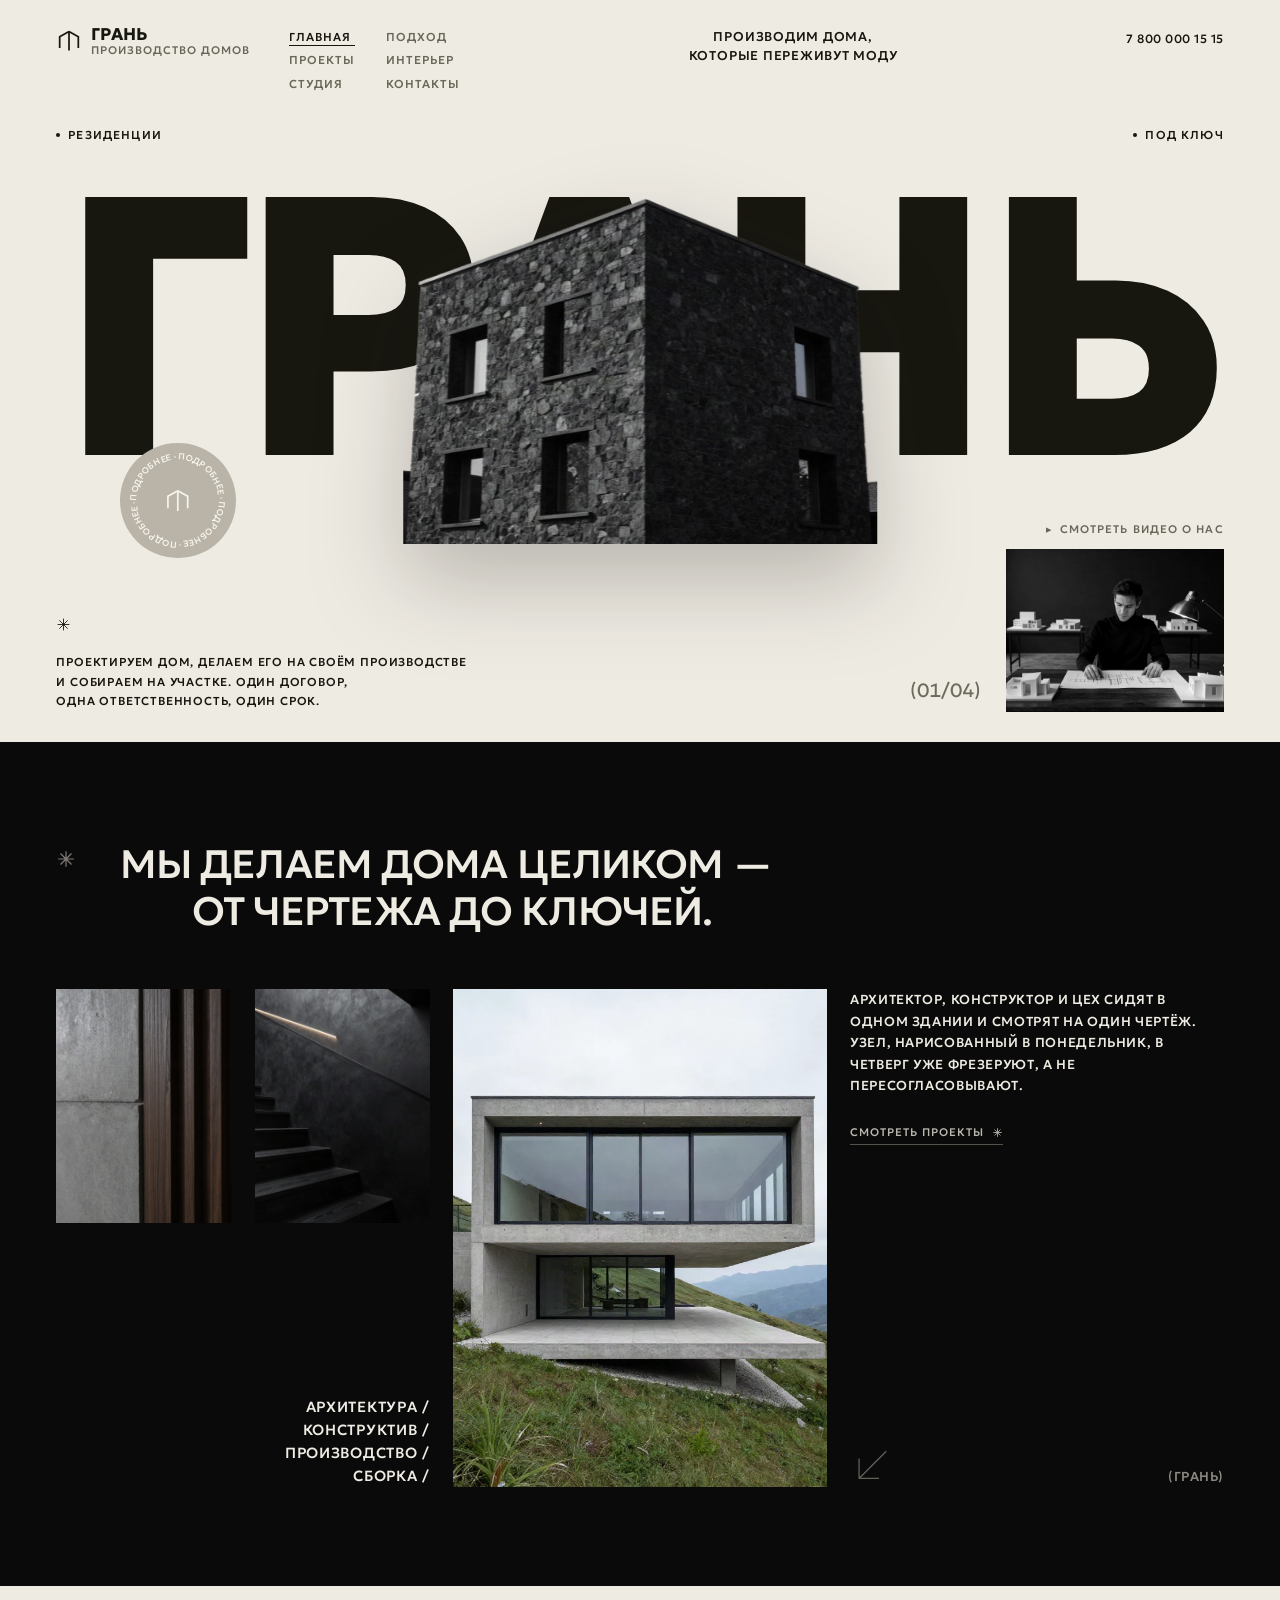
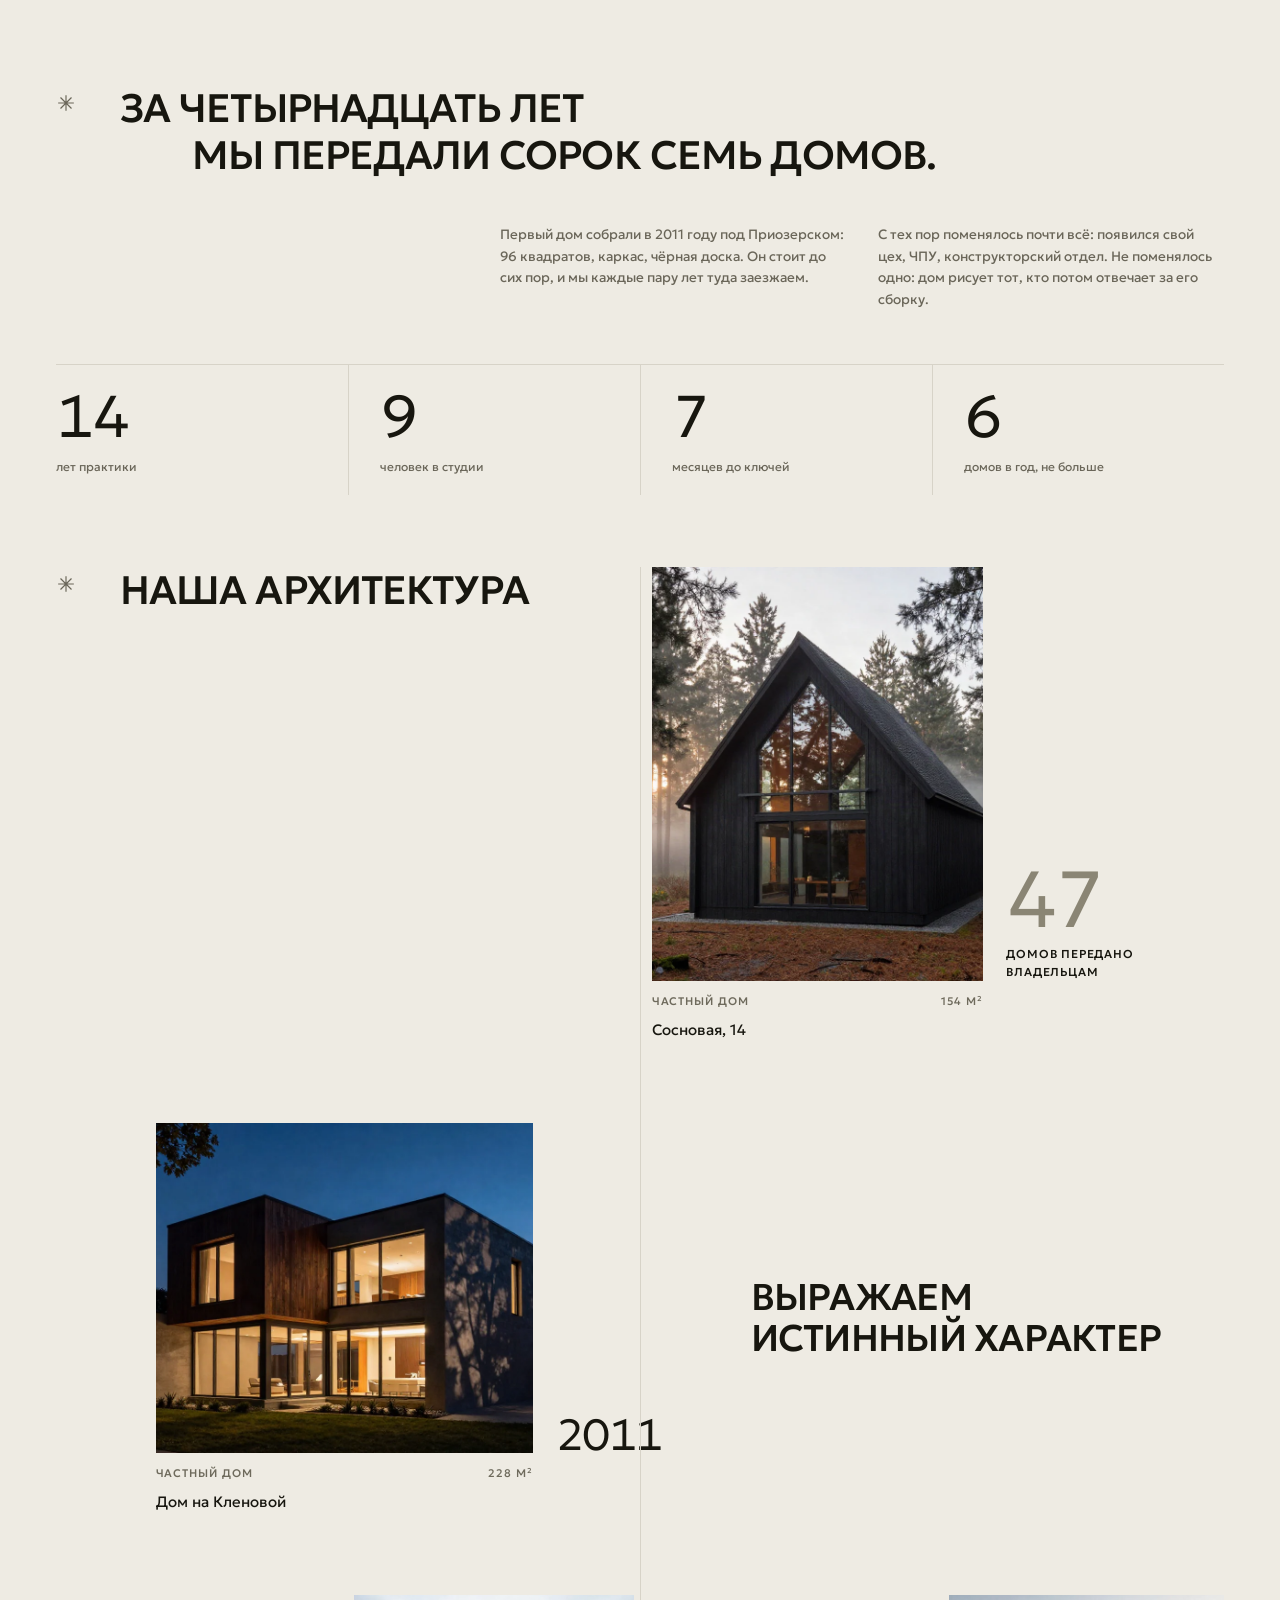
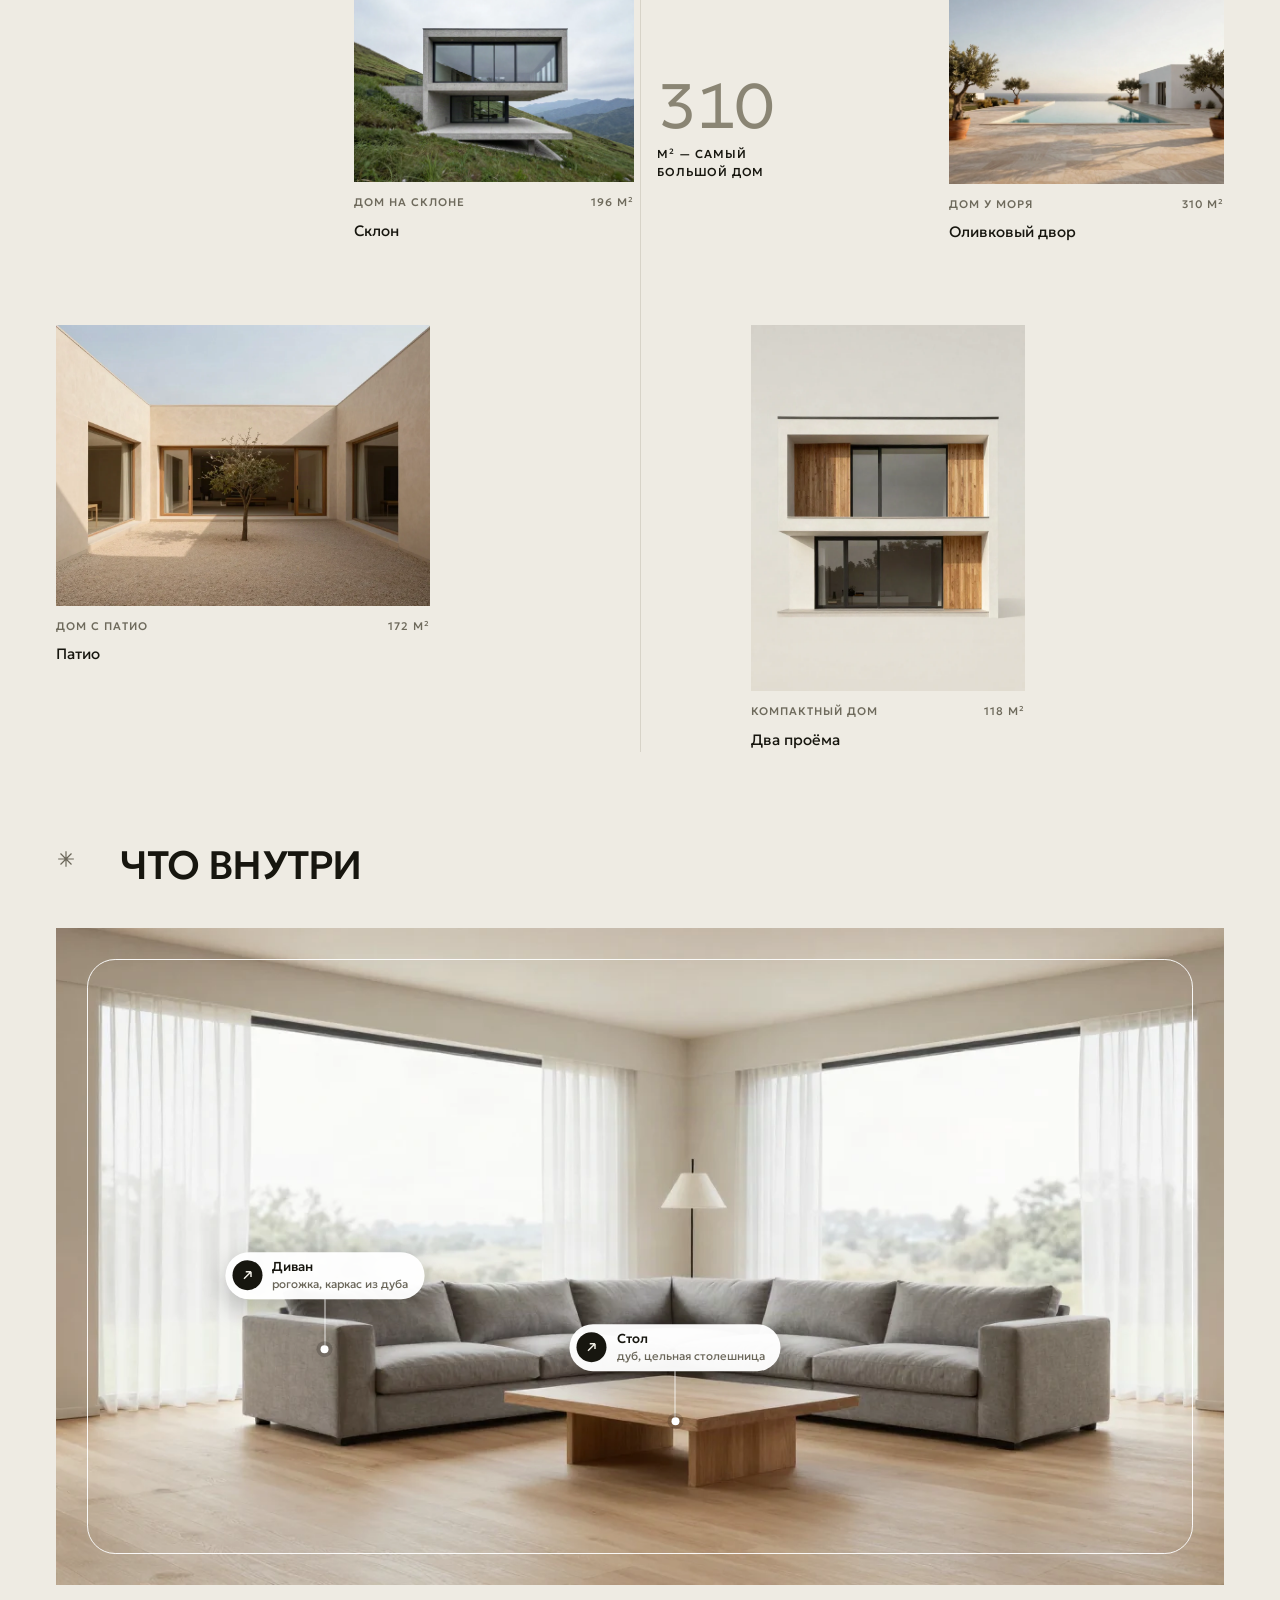
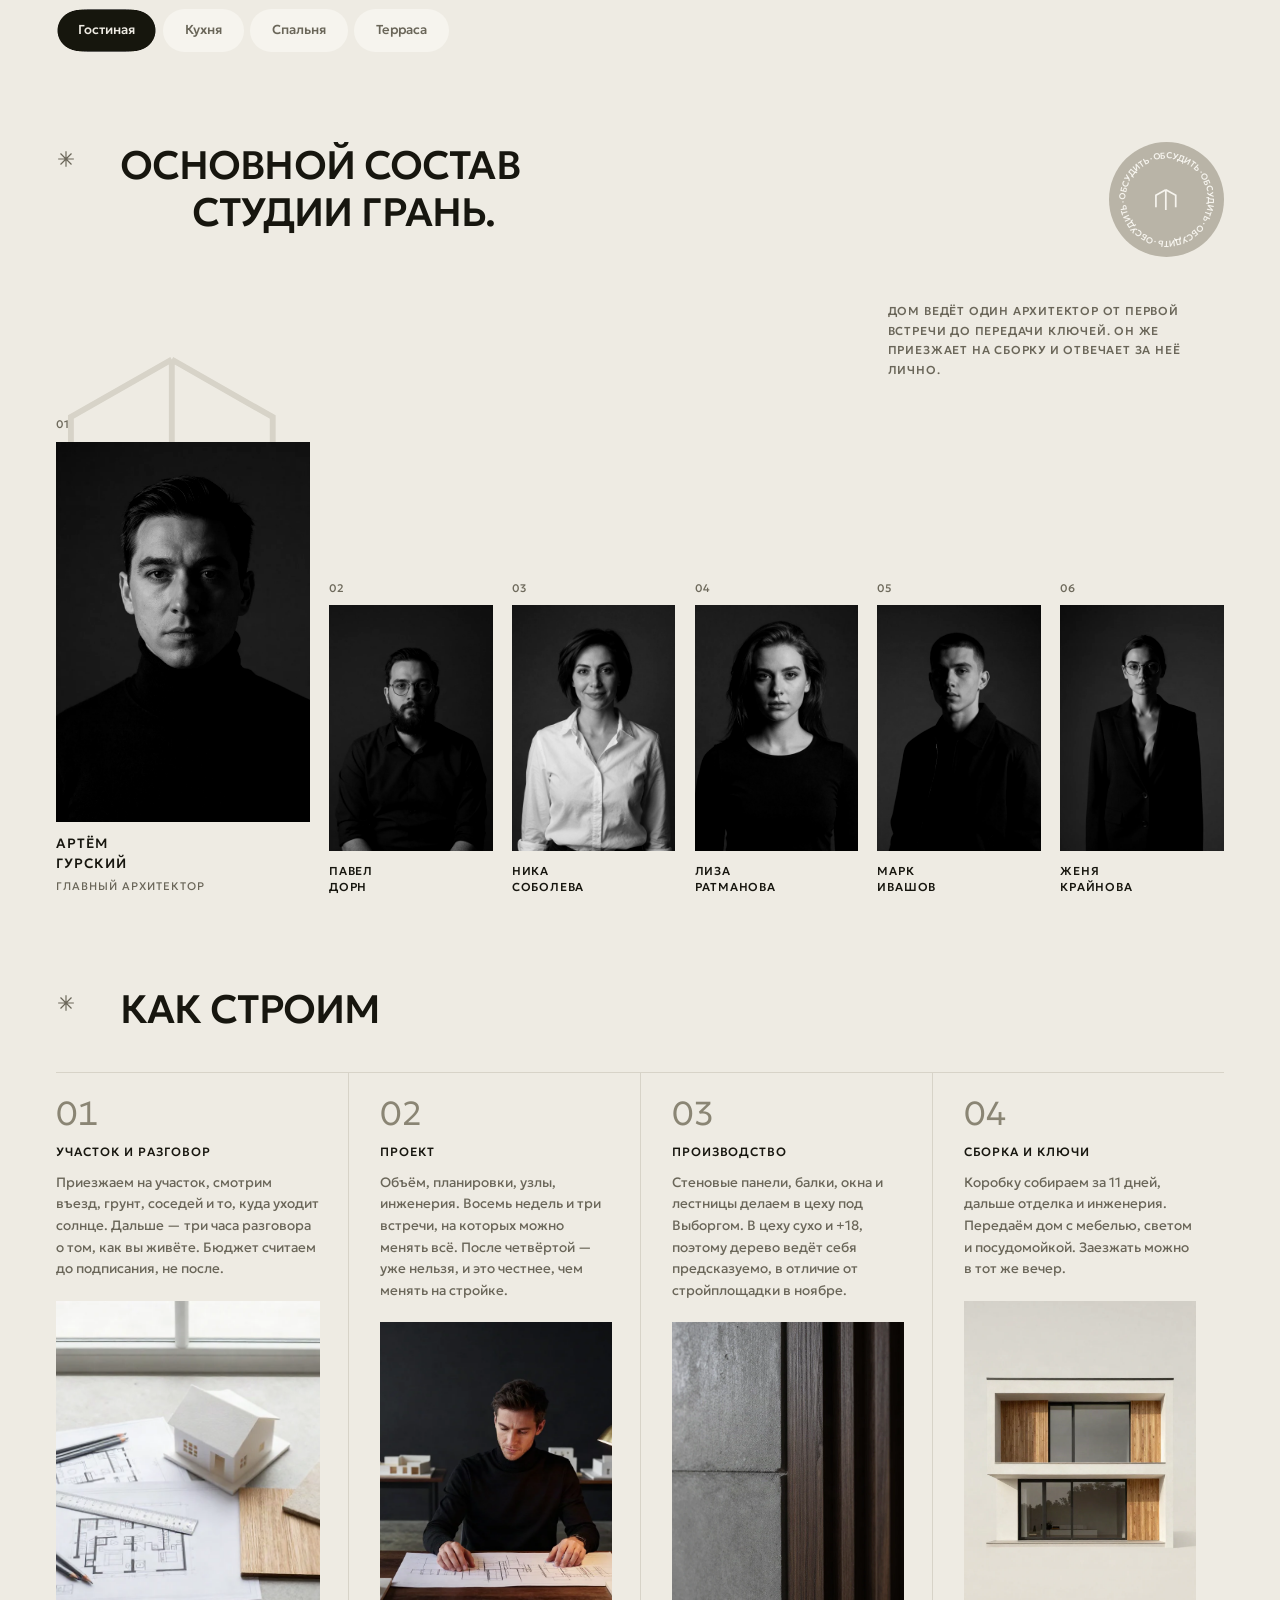
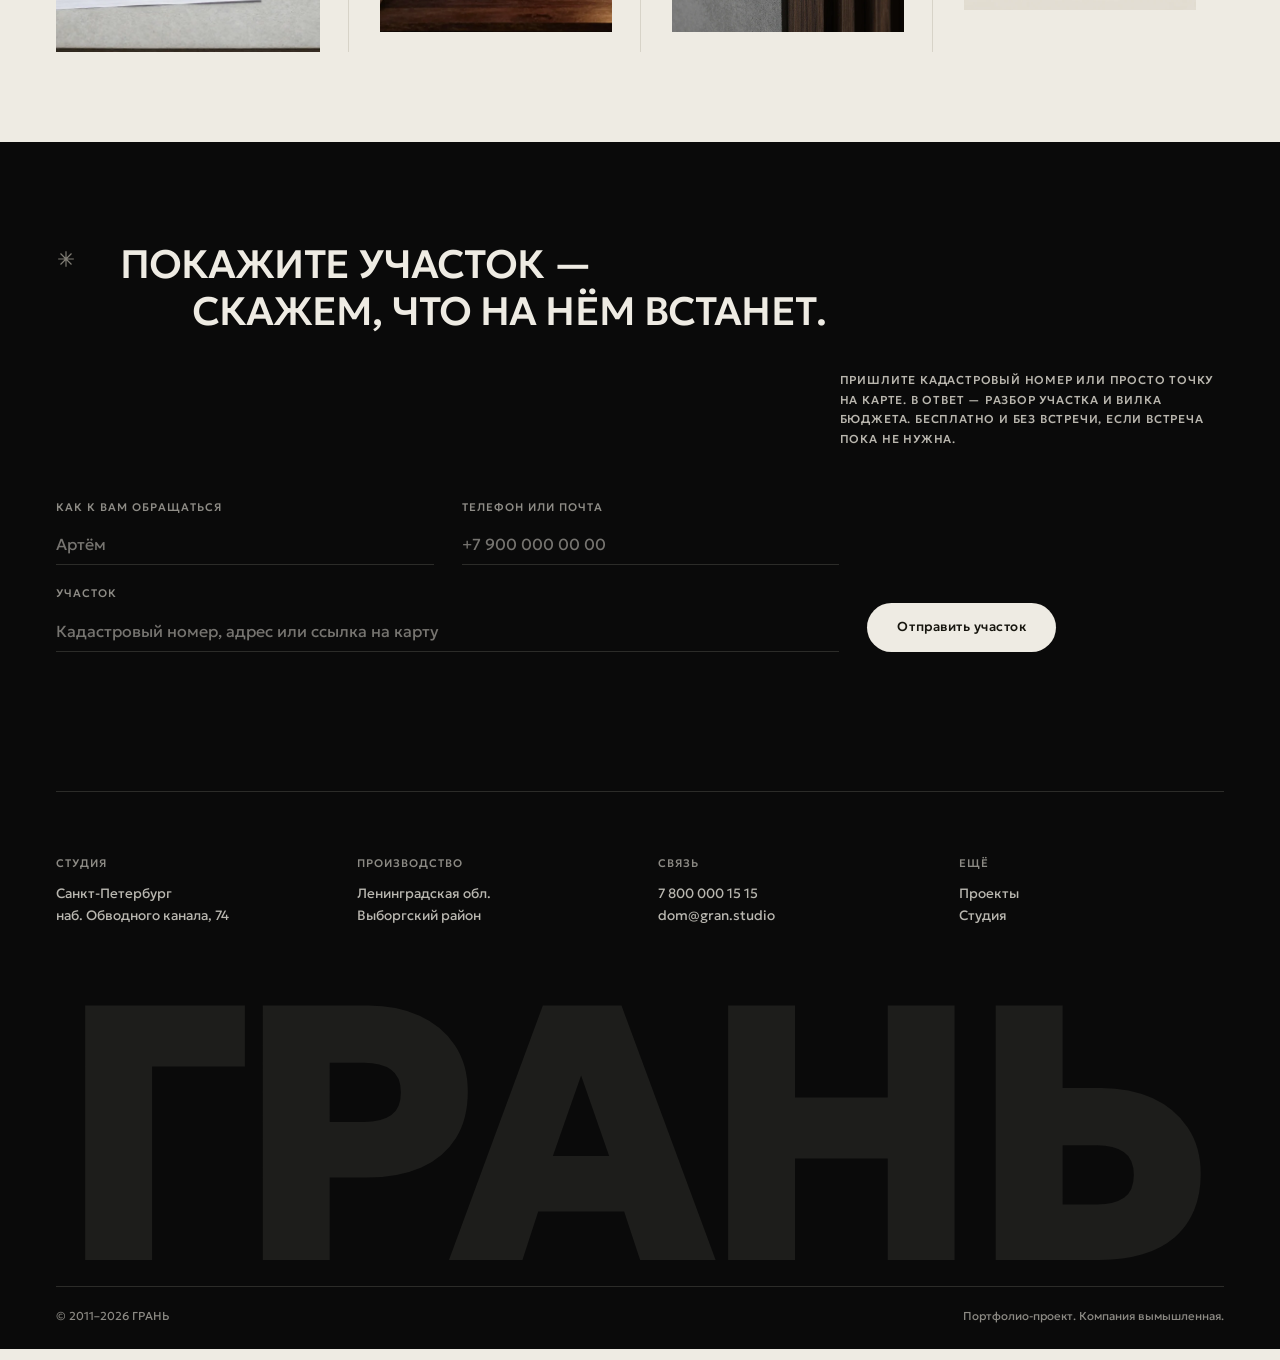
==== index.html @ 6d1b6bef "Close the seal ring, swap the expanded icon, add three design directions Two fixes from the feedback" ====
<!doctype html>
<html lang="ru">
<head>
<meta charset="utf-8">
<meta name="viewport" content="width=device-width, initial-scale=1, viewport-fit=cover">
<title>ГРАНЬ — производство частных домов</title>
<meta name="description" content="ГРАНЬ — производство частных домов полного цикла. Проектируем, изготавливаем и собираем сами: между чертежом и ключами нет подрядчика.">
<link rel="stylesheet" href="assets/fonts/geologica.css">
<link rel="stylesheet" href="styles.css">
</head>
<body>

<svg class="defs" aria-hidden="true" focusable="false">
  <defs>
    <filter id="gooey">
      <feGaussianBlur in="SourceGraphic" stdDeviation="7" result="blur"/>
      <feColorMatrix in="blur" type="matrix"
        values="1 0 0 0 0  0 1 0 0 0  0 0 1 0 0  0 0 0 22 -11" result="goo"/>
      <feComposite in="SourceGraphic" in2="goo" operator="atop"/>
    </filter>
    <symbol id="ast" viewBox="0 0 24 24">
      <path d="M12 2.6v18.8M2.6 12h18.8M5.4 5.4l13.2 13.2M18.6 5.4L5.4 18.6"/>
    </symbol>
    <symbol id="mark" viewBox="0 0 24 24">
      <path d="M12 3.2v17.6M12 3.2 3.4 8.1v10.4M12 3.2l8.6 4.9v10.4"/>
    </symbol>
  </defs>
</svg>

<a class="skip" href="#arch">К проектам</a>

<!-- ========== ШАПКА ========== -->
<header class="top">
  <a class="brand" href="#top">
    <svg class="brand__glyph" aria-hidden="true"><use href="#mark"/></svg>
    <span class="brand__name">ГРАНЬ</span>
    <span class="brand__sub">производство домов</span>
  </a>

  <nav class="nav" aria-label="Разделы">
    <a href="#top" aria-current="page">Главная</a>
    <a href="#arch">Проекты</a>
    <a href="#team">Студия</a>
    <a href="#manifest">Подход</a>
    <a href="#inside">Интерьер</a>
    <a href="#contact">Контакты</a>
  </nav>

  <p class="top__claim">Производим дома,<br>которые переживут моду</p>

  <a class="top__tel" href="tel:+78000000000">7 800 000 15 15</a>
</header>

<main id="top">

<!-- ========== 1. ПЕРВЫЙ ЭКРАН ========== -->
<section class="hero" aria-labelledby="hero-title">
  <span class="tick tick--l">Резиденции</span>
  <span class="tick tick--r">Под ключ</span>

  <div class="hero__stage">
    <h1 class="hero__title" id="hero-title">
      <span class="hero__word">ГРАНЬ</span>
      <span class="vh">— производство частных домов полного цикла</span>
    </h1>

    <img class="hero__house"
         src="8248f2a1-3ae4-41a9-bc62-8637b6d130ce-removebg-preview.png"
         alt="Дом с фасадом из тёмного колотого камня, снятый с угла"
         width="577" height="433" fetchpriority="high" decoding="async">


<div class="hero__aside">
          <a class="seal" href="#arch">
      <svg class="seal__ring" viewBox="0 0 132 132" aria-hidden="true">
        <defs><path id="sealArc" fill="none" d="M66,66 m-47,0 a47,47 0 1,1 94,0 a47,47 0 1,1 -94,0"/></defs>
        <text><textPath href="#sealArc" startOffset="0" textLength="295" lengthAdjust="spacing">Подробнее · Подробнее · Подробнее · Подробнее ·</textPath></text>
      </svg>
      <svg class="seal__core" aria-hidden="true"><use href="#mark"/></svg>
      <span class="vh">Смотреть проекты</span>
    </a>
    </div>

    <div class="hero__say">
      <svg class="ast ast--say" aria-hidden="true"><use href="#ast"/></svg>
      <p>Проектируем дом, делаем его на своём производстве<br>
         и собираем на участке. Один договор,<br>
         одна ответственность, один срок.</p>
    </div>

    <a class="film" href="#team">
      <span class="film__label">Смотреть видео о нас</span>
      <img src="e05cc2de-54f4-4d2b-ac4a-4afc1500d2d2.webp"
           alt="Архитектор студии разбирает чертёж за рабочим столом рядом с макетами домов"
           width="1152" height="864" loading="lazy" decoding="async">
    </a>

    <span class="hero__count">(01/04)</span>
  </div>
</section>

<!-- ========== 2. ТЁМНЫЙ БЛОК ========== -->
<section class="mani" id="manifest" aria-labelledby="mani-title">
  <div class="mani__in">
    <div class="head head--dark">
      <svg class="ast" aria-hidden="true"><use href="#ast"/></svg>
      <h2 id="mani-title">Мы делаем дома целиком —<span class="step">от чертежа до ключей.</span></h2>
    </div>

    <div class="mani__grid">
      <figure class="mani__a">
        <img src="3239ee6d-171e-44fc-b7ec-80def38d3c31.webp"
             alt="Стык бетонного блока и тёмной деревянной обшивки крупным планом"
             width="832" height="1248" loading="lazy" decoding="async">
      </figure>
      <figure class="mani__b">
        <img src="2a7af6f0-0494-46bf-a302-40c9118bf445.webp"
             alt="Тёмная лестница с линейной подсветкой вдоль стены"
             width="1024" height="1024" loading="lazy" decoding="async">
      </figure>
      <figure class="mani__c">
        <img src="88cfd76b-6d06-4986-982d-c74fd26f0d4c.webp"
             alt="Бетонный дом с консольным вторым этажом на зелёном склоне"
             width="1152" height="864" loading="lazy" decoding="async">
      </figure>

      <div class="mani__text">
        <p>Архитектор, конструктор и цех сидят в одном здании
           и смотрят на один чертёж. Узел, нарисованный
           в понедельник, в четверг уже фрезеруют,
           а не пересогласовывают.</p>
        <a class="mani__link" href="#arch">Смотреть проекты
          <svg class="ast ast--sm" aria-hidden="true"><use href="#ast"/></svg>
        </a>
      </div>

      <ul class="chain">
        <li>Архитектура /</li>
        <li>Конструктив /</li>
        <li>Производство /</li>
        <li>Сборка /</li>
      </ul>

      <svg class="mani__arrow" viewBox="0 0 48 48" aria-hidden="true">
        <path d="M40 8L10 38M10 38V16M10 38h22"/>
      </svg>

      <span class="mani__mark">(ГРАНЬ)</span>
    </div>
  </div>
</section>

<!-- ========== 3. СЧЁТ ========== -->
<section class="tally" aria-labelledby="tally-title">
  <div class="head">
    <svg class="ast" aria-hidden="true"><use href="#ast"/></svg>
    <h2 id="tally-title">За четырнадцать лет<span class="step">мы передали сорок семь домов.</span></h2>
  </div>

  <div class="tally__cols">
    <p>Первый дом собрали в 2011 году под Приозерском: 96 квадратов,
       каркас, чёрная доска. Он стоит до сих пор, и мы каждые пару лет
       туда заезжаем.</p>
    <p>С тех пор поменялось почти всё: появился свой цех, ЧПУ,
       конструкторский отдел. Не поменялось одно: дом рисует тот,
       кто потом отвечает за его сборку.</p>
  </div>

  <dl class="tally__row">
    <div class="cell"><dd>14</dd><dt>лет практики</dt></div>
    <div class="cell"><dd>9</dd><dt>человек в студии</dt></div>
    <div class="cell"><dd>7</dd><dt>месяцев до ключей</dt></div>
    <div class="cell"><dd>6</dd><dt>домов в год, не больше</dt></div>
  </dl>
</section>

<!-- ========== 4. НАША АРХИТЕКТУРА ========== -->
<section class="arch" id="arch" aria-labelledby="arch-title">
  <div class="arch__grid">
    <div class="head arch__head">
      <svg class="ast" aria-hidden="true"><use href="#ast"/></svg>
      <h2 id="arch-title">Наша архитектура</h2>
    </div>

    <div class="plate plate--a" style="--ph:58%">
      <button class="shot" type="button"
              data-img="4ab65cc6-c54d-48c2-94ae-1023b5bc0989.webp" data-alt="Чёрный дом с острым фронтоном и витражом в сосновом лесу в тумане"
              data-name="Сосновая, 14" data-spec="154 м² · Ленинградская обл. · 6 месяцев" data-text="Участок в сосняке, где нельзя было валить деревья. Дом встал на 14 свай между стволами, фасад — обожжённая доска, чтобы через десять лет он всё ещё был чёрным без покраски. Витраж во фронтоне поймал единственный просвет в кронах.">
        <img src="4ab65cc6-c54d-48c2-94ae-1023b5bc0989.webp" alt="Чёрный дом с острым фронтоном и витражом в сосновом лесу в тумане" width="1152" height="864" loading="lazy" decoding="async">
      </button>
      <div class="num num--xl num--grey"><span>47</span><p>домов передано<br>владельцам</p></div>
      <div class="cap">
        <span class="cap__meta"><span>Частный дом</span><span>154 м²</span></span>
        <span class="cap__name">Сосновая, 14</span>
      </div>
    </div>

    <div class="plate plate--b" style="--ph:66%">
      <button class="shot" type="button"
              data-img="b1acb6bf-656e-4416-b4d1-70b90a5d0047.webp" data-alt="Двухэтажный дом вечером: тёмное дерево, штукатурка, тёплый свет в окнах"
              data-name="Дом на Кленовой" data-spec="228 м² · Подмосковье · 9 месяцев" data-text="Два объёма со сдвигом: нижний в штукатурке, верхний в термодоске. Сдвиг дал навес над входом и террасу на втором этаже, не добавив ни метра к пятну застройки.">
        <img src="b1acb6bf-656e-4416-b4d1-70b90a5d0047.webp" alt="Двухэтажный дом вечером: тёмное дерево, штукатурка, тёплый свет в окнах" width="1280" height="720" loading="lazy" decoding="async">
      </button>
      <div class="num num--md"><span>2011</span></div>
      <div class="cap">
        <span class="cap__meta"><span>Частный дом</span><span>228 м²</span></span>
        <span class="cap__name">Дом на Кленовой</span>
      </div>
    </div>

    <div class="plate plate--c" style="--ph:49%">
      <button class="shot" type="button"
              data-img="88cfd76b-6d06-4986-982d-c74fd26f0d4c.webp" data-alt="Бетонный дом с вынесенным вторым этажом на горном склоне"
              data-name="Склон" data-spec="196 м² · Красная Поляна · 11 месяцев" data-text="Уклон участка — 24 градуса. Вместо того чтобы срезать склон, вынесли второй этаж консолью на 4,2 метра. Монолит делали на месте, всё остальное привезли готовым.">
        <img src="88cfd76b-6d06-4986-982d-c74fd26f0d4c.webp" alt="Бетонный дом с вынесенным вторым этажом на горном склоне" width="1152" height="864" loading="lazy" decoding="async">
      </button>
      <div class="num num--lg num--grey"><span>310</span><p>м² — самый<br>большой дом</p></div>
      <div class="cap">
        <span class="cap__meta"><span>Дом на склоне</span><span>196 м²</span></span>
        <span class="cap__name">Склон</span>
      </div>
    </div>

    <div class="plate plate--d" style="--ph:100%">
      <button class="shot" type="button"
              data-img="42f7aa1b-6ef0-4f06-aa07-8e6440434db0.webp" data-alt="Белый дом у моря с длинным бассейном, оливами и травертиновой террасой"
              data-name="Оливковый двор" data-spec="310 м² · Южный берег Крыма · 14 месяцев" data-text="Дом развёрнут от дороги и раскрыт к морю. Травертин на террасе тот же, что на полу внутри, поэтому граница между домом и двором почти не читается. Оливы — старые, пересаженные с участка в трёх километрах.">
        <img src="42f7aa1b-6ef0-4f06-aa07-8e6440434db0.webp" alt="Белый дом у моря с длинным бассейном, оливами и травертиновой террасой" width="1152" height="864" loading="lazy" decoding="async">
      </button>
      
      <div class="cap">
        <span class="cap__meta"><span>Дом у моря</span><span>310 м²</span></span>
        <span class="cap__name">Оливковый двор</span>
      </div>
    </div>

    <div class="plate plate--e" style="--ph:100%">
      <button class="shot" type="button"
              data-img="251d21a3-5f0c-4cb2-8467-66113b19f0b1.webp" data-alt="Внутренний двор дома: бежевая штукатурка, гравий и одинокое дерево"
              data-name="Патио" data-spec="172 м² · Калининградская обл. · 8 месяцев" data-text="Ветер с залива не даёт сидеть снаружи девять месяцев в году. Поэтому дом замкнут в каре вокруг двора: во дворе тихо при любом ветре, и все комнаты смотрят в него.">
        <img src="251d21a3-5f0c-4cb2-8467-66113b19f0b1.webp" alt="Внутренний двор дома: бежевая штукатурка, гравий и одинокое дерево" width="1152" height="864" loading="lazy" decoding="async">
      </button>
      
      <div class="cap">
        <span class="cap__meta"><span>Дом с патио</span><span>172 м²</span></span>
        <span class="cap__name">Патио</span>
      </div>
    </div>

    <div class="plate plate--f" style="--ph:100%">
      <button class="shot" type="button"
              data-img="376568d8-f988-4f9f-9f6a-bfb7e225c34b.webp" data-alt="Белый фасад с двумя глубокими проёмами и вертикальной деревянной обшивкой"
              data-name="Два проёма" data-spec="118 м² · Тверская обл. · 5 месяцев" data-text="Самый маленький и самый быстрый наш дом. Вся сложность ушла в два глубоких проёма: они держат тень летом, пускают низкое солнце зимой и заменяют собой весь декор.">
        <img src="376568d8-f988-4f9f-9f6a-bfb7e225c34b.webp" alt="Белый фасад с двумя глубокими проёмами и вертикальной деревянной обшивкой" width="832" height="1248" loading="lazy" decoding="async">
      </button>
      
      <div class="cap">
        <span class="cap__meta"><span>Компактный дом</span><span>118 м²</span></span>
        <span class="cap__name">Два проёма</span>
      </div>
    </div>

    <p class="arch__say">Выражаем<br>истинный характер</p>
  </div>
</section>

<!-- ========== 5. ИНТЕРЬЕР ========== -->
<section class="inside" id="inside" aria-labelledby="inside-title">
  <div class="head">
    <svg class="ast" aria-hidden="true"><use href="#ast"/></svg>
    <h2 id="inside-title">Что внутри</h2>
  </div>

  <div class="inside__stage">
    <div class="inside__frame" aria-hidden="true"></div>
    <div class="inside__slides">
      <figure class="slide is-on" data-room="living">
        <img src="83657b78-e860-4af3-9a89-4c7ab2702e9e.webp"
             alt="Гостиная с серым угловым диваном, дубовым столом и панорамными окнами"
             width="1280" height="720" loading="lazy" decoding="async">
      </figure>
      <figure class="slide" data-room="kitchen">
        <img src="a652e384-973f-4592-9b7b-c6516df0fa83.webp"
             alt="Кухня с бежевыми фасадами без ручек и каменным островом"
             width="1280" height="720" loading="lazy" decoding="async">
      </figure>
      <figure class="slide" data-room="bedroom">
        <img src="23b6651f-6d19-413b-b5c6-2e1a0f03b0da.webp"
             alt="Спальня с дубовым изголовьем и белым бельём"
             width="1280" height="720" loading="lazy" decoding="async">
      </figure>
      <figure class="slide" data-room="terrace">
        <img src="8beabe76-f484-43d4-b7e7-f4a444f71069.webp"
             alt="Терраса на закате с тиковыми диванами и бетонным столом"
             width="1280" height="720" loading="lazy" decoding="async">
      </figure>
    </div>

    <div class="pin" data-room="living" style="--x:23%;--y:64%">
      <button class="pin__pill" type="button" aria-expanded="false"><span class="pin__dotmark" aria-hidden="true"><svg viewBox="0 0 16 16" class="pin__arrow"><path d="M4 12L12 4M12 4H6M12 4v6"/></svg><svg viewBox="0 0 16 16" class="pin__cross"><path d="M4 4l8 8M12 4l-8 8"/></svg></span><span class="pin__t"><b>Диван</b><span class="pin__sub">рогожка, каркас из дуба</span><span class="pin__more">Чехлы снимаются целиком и стираются дома.</span></span></button>
      <span class="pin__stem" aria-hidden="true"></span><span class="pin__dot" aria-hidden="true"></span>
    </div>
    <div class="pin" data-room="living" style="--x:53%;--y:75%">
      <button class="pin__pill" type="button" aria-expanded="false"><span class="pin__dotmark" aria-hidden="true"><svg viewBox="0 0 16 16" class="pin__arrow"><path d="M4 12L12 4M12 4H6M12 4v6"/></svg><svg viewBox="0 0 16 16" class="pin__cross"><path d="M4 4l8 8M12 4l-8 8"/></svg></span><span class="pin__t"><b>Стол</b><span class="pin__sub">дуб, цельная столешница</span><span class="pin__more">Одна доска, без склейки по ширине. Масло обновляется раз в год.</span></span></button>
      <span class="pin__stem" aria-hidden="true"></span><span class="pin__dot" aria-hidden="true"></span>
    </div>
    <div class="pin" data-room="kitchen" style="--x:36%;--y:73%">
      <button class="pin__pill" type="button" aria-expanded="false"><span class="pin__dotmark" aria-hidden="true"><svg viewBox="0 0 16 16" class="pin__arrow"><path d="M4 12L12 4M12 4H6M12 4v6"/></svg><svg viewBox="0 0 16 16" class="pin__cross"><path d="M4 4l8 8M12 4l-8 8"/></svg></span><span class="pin__t"><b>Остров</b><span class="pin__sub">кварцит, 40 мм</span><span class="pin__more">Тот же камень идёт на подоконники — кухня читается как одно целое.</span></span></button>
      <span class="pin__stem" aria-hidden="true"></span><span class="pin__dot" aria-hidden="true"></span>
    </div>
    <div class="pin" data-room="kitchen" style="--x:78%;--y:52%">
      <button class="pin__pill" type="button" aria-expanded="false"><span class="pin__dotmark" aria-hidden="true"><svg viewBox="0 0 16 16" class="pin__arrow"><path d="M4 12L12 4M12 4H6M12 4v6"/></svg><svg viewBox="0 0 16 16" class="pin__cross"><path d="M4 4l8 8M12 4l-8 8"/></svg></span><span class="pin__t"><b>Техника</b><span class="pin__sub">встроенная, за фасадом</span><span class="pin__more">Ручек нет: фасады открываются нажатием.</span></span></button>
      <span class="pin__stem" aria-hidden="true"></span><span class="pin__dot" aria-hidden="true"></span>
    </div>
    <div class="pin" data-room="bedroom" style="--x:88%;--y:66%">
      <button class="pin__pill" type="button" aria-expanded="false"><span class="pin__dotmark" aria-hidden="true"><svg viewBox="0 0 16 16" class="pin__arrow"><path d="M4 12L12 4M12 4H6M12 4v6"/></svg><svg viewBox="0 0 16 16" class="pin__cross"><path d="M4 4l8 8M12 4l-8 8"/></svg></span><span class="pin__t"><b>Изголовье</b><span class="pin__sub">массив дуба, наш цех</span><span class="pin__more">Собирается на шкантах, без единого видимого крепежа.</span></span></button>
      <span class="pin__stem" aria-hidden="true"></span><span class="pin__dot" aria-hidden="true"></span>
    </div>
    <div class="pin" data-room="bedroom" style="--x:46%;--y:84%">
      <button class="pin__pill" type="button" aria-expanded="false"><span class="pin__dotmark" aria-hidden="true"><svg viewBox="0 0 16 16" class="pin__arrow"><path d="M4 12L12 4M12 4H6M12 4v6"/></svg><svg viewBox="0 0 16 16" class="pin__cross"><path d="M4 4l8 8M12 4l-8 8"/></svg></span><span class="pin__t"><b>Подиум</b><span class="pin__sub">дуб, парит над полом</span><span class="pin__more">Подсветка в нише снизу заменяет ночник.</span></span></button>
      <span class="pin__stem" aria-hidden="true"></span><span class="pin__dot" aria-hidden="true"></span>
    </div>
    <div class="pin" data-room="terrace" style="--x:12%;--y:64%">
      <button class="pin__pill" type="button" aria-expanded="false"><span class="pin__dotmark" aria-hidden="true"><svg viewBox="0 0 16 16" class="pin__arrow"><path d="M4 12L12 4M12 4H6M12 4v6"/></svg><svg viewBox="0 0 16 16" class="pin__cross"><path d="M4 4l8 8M12 4l-8 8"/></svg></span><span class="pin__t"><b>Тик</b><span class="pin__sub">без покрытия, седеет за два сезона</span><span class="pin__more">Ничем не обрабатываем: серебро — это и есть финиш.</span></span></button>
      <span class="pin__stem" aria-hidden="true"></span><span class="pin__dot" aria-hidden="true"></span>
    </div>
    <div class="pin" data-room="terrace" style="--x:49%;--y:65%">
      <button class="pin__pill" type="button" aria-expanded="false"><span class="pin__dotmark" aria-hidden="true"><svg viewBox="0 0 16 16" class="pin__arrow"><path d="M4 12L12 4M12 4H6M12 4v6"/></svg><svg viewBox="0 0 16 16" class="pin__cross"><path d="M4 4l8 8M12 4l-8 8"/></svg></span><span class="pin__t"><b>Стол</b><span class="pin__sub">литой бетон, 180 кг</span><span class="pin__more">Отливается на месте: занести такой в собранном виде нельзя.</span></span></button>
      <span class="pin__stem" aria-hidden="true"></span><span class="pin__dot" aria-hidden="true"></span>
    </div>
  </div>

  <div class="rooms" role="tablist" aria-label="Комнаты">
    <span class="rooms__goo" aria-hidden="true"><span class="rooms__blob"></span><span class="rooms__drop"></span></span>
    <button class="rooms__tab is-on" type="button" role="tab" aria-selected="true"  data-room="living">Гостиная</button>
    <button class="rooms__tab"       type="button" role="tab" aria-selected="false" data-room="kitchen">Кухня</button>
    <button class="rooms__tab"       type="button" role="tab" aria-selected="false" data-room="bedroom">Спальня</button>
    <button class="rooms__tab"       type="button" role="tab" aria-selected="false" data-room="terrace">Терраса</button>
  </div>
</section>

<!-- ========== 6. СТУДИЯ ========== -->
<section class="team" id="team" aria-labelledby="team-title">
  <svg class="team__ghost" viewBox="0 0 24 24" aria-hidden="true"><use href="#mark"/></svg>

  <div class="head">
    <svg class="ast" aria-hidden="true"><use href="#ast"/></svg>
    <h2 id="team-title">Основной состав<span class="step">студии ГРАНЬ.</span></h2>
    <a class="seal seal--team" href="#contact">
      <svg class="seal__ring" viewBox="0 0 132 132" aria-hidden="true">
        <defs><path id="teamArc" fill="none" d="M66,66 m-47,0 a47,47 0 1,1 94,0 a47,47 0 1,1 -94,0"/></defs>
        <text><textPath href="#teamArc" startOffset="0" textLength="295" lengthAdjust="spacing">Обсудить · Обсудить · Обсудить · Обсудить · Обсудить ·</textPath></text>
      </svg>
      <svg class="seal__core" aria-hidden="true"><use href="#mark"/></svg>
      <span class="vh">Обсудить участок</span>
    </a>
  </div>

  <p class="team__say">Дом ведёт один архитектор от первой встречи
     до передачи ключей. Он же приезжает на сборку
     и отвечает за неё лично.</p>

  <ol class="team__row">
    <li class="who who--lead">
      <span class="who__n">01</span>
      <img src="98030524-5a36-4abb-b6aa-a60a4db1c145.webp" alt="Портрет Артёма Гурского"
           width="832" height="1248" loading="lazy" decoding="async">
      <span class="who__name">Артём<br>Гурский</span>
      <span class="who__role">главный архитектор</span>
    </li>
    <li class="who">
      <span class="who__n">02</span>
      <img src="7a1011f7-d33b-4bc1-82e2-7b3e10a57603.webp" alt="Портрет Павла Дорна"
           width="832" height="1248" loading="lazy" decoding="async">
      <span class="who__name">Павел<br>Дорн</span>
    </li>
    <li class="who">
      <span class="who__n">03</span>
      <img src="4c51d430-c0f2-46e1-a614-63fb3851f898.webp" alt="Портрет Ники Соболевой"
           width="832" height="1248" loading="lazy" decoding="async">
      <span class="who__name">Ника<br>Соболева</span>
    </li>
    <li class="who">
      <span class="who__n">04</span>
      <img src="f0ee0b9c-a02c-42c9-aad2-5861e328c0b0.webp" alt="Портрет Лизы Ратмановой"
           width="832" height="1248" loading="lazy" decoding="async">
      <span class="who__name">Лиза<br>Ратманова</span>
    </li>
    <li class="who">
      <span class="who__n">05</span>
      <img src="24181ae5-57dd-47b8-a635-36ea2a5788fe.webp" alt="Портрет Марка Ивашова"
           width="832" height="1248" loading="lazy" decoding="async">
      <span class="who__name">Марк<br>Ивашов</span>
    </li>
    <li class="who">
      <span class="who__n">06</span>
      <img src="82d15e3d-9ccb-477f-8d09-98e1638dfe9e.webp" alt="Портрет Жени Крайновой"
           width="832" height="1248" loading="lazy" decoding="async">
      <span class="who__name">Женя<br>Крайнова</span>
    </li>
  </ol>
</section>

<!-- ========== 7. КАК СТРОИМ ========== -->
<section class="steps" id="process" aria-labelledby="steps-title">
  <div class="head">
    <svg class="ast" aria-hidden="true"><use href="#ast"/></svg>
    <h2 id="steps-title">Как строим</h2>
  </div>

  <ol class="steps__list">
    <li>
      <span class="steps__n">01</span>
      <h3>Участок и разговор</h3>
      <p>Приезжаем на участок, смотрим въезд, грунт, соседей и то, куда
         уходит солнце. Дальше — три часа разговора о том, как вы живёте.
         Бюджет считаем до подписания, не после.</p>
      <figure><img src="655bbabe-53db-4d47-9474-9f20c882a5c5.webp"
             alt="Чертежи, бумажный макет дома, линейка и образцы дерева и камня на подоконнике"
             width="1280" height="720" loading="lazy" decoding="async"></figure>
    </li>
    <li>
      <span class="steps__n">02</span>
      <h3>Проект</h3>
      <p>Объём, планировки, узлы, инженерия. Восемь недель и три встречи,
         на которых можно менять всё. После четвёртой — уже нельзя,
         и это честнее, чем менять на стройке.</p>
      <figure><img src="e05cc2de-54f4-4d2b-ac4a-4afc1500d2d2.webp"
             alt="Архитектор разбирает чертёж за столом рядом с белыми макетами домов"
             width="1152" height="864" loading="lazy" decoding="async"></figure>
    </li>
    <li>
      <span class="steps__n">03</span>
      <h3>Производство</h3>
      <p>Стеновые панели, балки, окна и лестницы делаем в цеху под Выборгом.
         В цеху сухо и +18, поэтому дерево ведёт себя предсказуемо,
         в отличие от стройплощадки в ноябре.</p>
      <figure><img src="3239ee6d-171e-44fc-b7ec-80def38d3c31.webp"
             alt="Стык бетонного блока и тёмной деревянной обшивки крупным планом"
             width="832" height="1248" loading="lazy" decoding="async"></figure>
    </li>
    <li>
      <span class="steps__n">04</span>
      <h3>Сборка и ключи</h3>
      <p>Коробку собираем за 11 дней, дальше отделка и инженерия.
         Передаём дом с мебелью, светом и посудомойкой. Заезжать можно
         в тот же вечер.</p>
      <figure><img src="376568d8-f988-4f9f-9f6a-bfb7e225c34b.webp"
             alt="Собранный дом: белый фасад с двумя глубокими проёмами"
             width="832" height="1248" loading="lazy" decoding="async"></figure>
    </li>
  </ol>
</section>

<!-- ========== 8. КОНТАКТ ========== -->
<section class="talk" id="contact" aria-labelledby="talk-title">
  <div class="talk__in">
    <div class="head head--dark">
      <svg class="ast" aria-hidden="true"><use href="#ast"/></svg>
      <h2 id="talk-title">Покажите участок —<span class="step">скажем, что на нём встанет.</span></h2>
    </div>

    <p class="talk__say">Пришлите кадастровый номер или просто точку на карте.
       В ответ — разбор участка и вилка бюджета. Бесплатно
       и без встречи, если встреча пока не нужна.</p>

    <form class="talk__form" id="lead">
      <div class="field">
        <label for="f-name">Как к вам обращаться</label>
        <input id="f-name" name="name" type="text" autocomplete="name" required placeholder="Артём">
      </div>
      <div class="field">
        <label for="f-contact">Телефон или почта</label>
        <input id="f-contact" name="contact" type="text" autocomplete="tel" required placeholder="+7 900 000 00 00">
      </div>
      <div class="field field--wide">
        <label for="f-plot">Участок</label>
        <input id="f-plot" name="plot" type="text" placeholder="Кадастровый номер, адрес или ссылка на карту">
      </div>
      <button class="send" type="submit">Отправить участок</button>
      <p class="talk__status" id="lead-status" role="status" aria-live="polite"></p>
    </form>
  </div>
</section>

</main>

<footer class="foot">
  <div class="foot__rows">
    <div><span class="foot__h">Студия</span><p>Санкт-Петербург<br>наб. Обводного канала, 74</p></div>
    <div><span class="foot__h">Производство</span><p>Ленинградская обл.<br>Выборгский район</p></div>
    <div><span class="foot__h">Связь</span><p><a href="tel:+78000000000">7 800 000 15 15</a><br><a href="mailto:dom@gran.studio">dom@gran.studio</a></p></div>
    <div><span class="foot__h">Ещё</span><p><a href="#arch">Проекты</a><br><a href="#team">Студия</a></p></div>
  </div>

  <div class="foot__mark" aria-hidden="true">ГРАНЬ</div>

  <div class="foot__base">
    <span>© 2011–2026 ГРАНЬ</span>
    <span>Портфолио-проект. Компания вымышленная.</span>
  </div>
</footer>

<dialog class="sheet" id="sheet" aria-labelledby="sheet-name">
  <button class="sheet__x" type="button" aria-label="Закрыть">
    <svg viewBox="0 0 16 16" aria-hidden="true"><path d="M3 3l10 10M13 3L3 13"/></svg>
  </button>
  <img class="sheet__img" id="sheet-img" alt=""
       src="[data-uri]">
  <div class="sheet__body">
    <h3 class="sheet__name" id="sheet-name"></h3>
    <p class="sheet__spec" id="sheet-spec"></p>
    <p class="sheet__text" id="sheet-text"></p>
    <a class="sheet__cta" href="#contact">Хочу такой же</a>
  </div>
</dialog>

<script src="main.js"></script>
</body>
</html>
---- assets/fonts/geologica.css ----
/* Geologica (OFL) — один шрифт на весь сайт.
   Переменный, 300–800: 300 идёт на крупные числа, 500 на заголовки,
   800 на логотип. Раньше здесь спорили три семейства сразу. */
@font-face {
  font-family: 'Geologica';
  src: url([data-uri]) format('woff2');
  font-weight: 300 800;
  font-display: swap;
  unicode-range: U+0301, U+0400-045F, U+0490-0491, U+04B0-04B1, U+2116;
}
@font-face {
  font-family: 'Geologica';
  src: url([data-uri]) format('woff2');
  font-weight: 300 800;
  font-display: swap;
  unicode-range: U+0000-00FF, U+0131, U+0152-0153, U+2000-206F, U+2212;
}
---- styles.css ----
/* ============================================================
   ГРАНЬ — производство частных домов
   Раскладка построена по референсу ABRA: заголовки в верхнем
   регистре с маркером-астериском и ступенькой второй строки,
   залитые серые печати, гигантские серые числа как графика.
   Цвет на странице появляется только внутри фотографий.
   ============================================================ */

:root {
  --paper:  #EEEBE3;
  --chalk:  #F6F4EE;
  --void:   #0A0A0A;
  --ink:    #17160F;
  --stone:  #6A6659;
  --hair:   #D7D3C8;
  --hair-d: #2C2C29;
  --ghost:  #8A8574;   /* крупные числа: 3.1:1, проходит для крупного текста */
  --faint:  #6E6A5C;   /* мелкие подписи: 4.6:1 */

  --gut: clamp(18px, 4.4vw, 74px);
  --band: clamp(72px, 11vh, 150px);

  --t-fast: 160ms cubic-bezier(.2,.7,.3,1);
  --t-mid:  420ms cubic-bezier(.16,.84,.28,1);
  --t-slow: 900ms cubic-bezier(.16,.84,.28,1);

  color-scheme: light;
}

*, *::before, *::after { box-sizing: border-box; }
html { -webkit-text-size-adjust: 100%; scroll-behavior: smooth; }

body {
  margin: 0;
  background: var(--paper);
  color: var(--ink);
  font-family: 'Geologica', system-ui, sans-serif;
  font-size: 16px;
  line-height: 1.6;
  -webkit-font-smoothing: antialiased;
  overflow-x: hidden;
}

img { max-width: 100%; height: auto; display: block; }
a { color: inherit; text-decoration: none; }
h1, h2, h3, p, dl, dd, dt, figure, ol, ul { margin: 0; }
ul, ol { list-style: none; padding: 0; }
button { font: inherit; color: inherit; background: none; border: 0; cursor: pointer; }

::selection { background: var(--ink); color: var(--paper); }
:focus-visible { outline: 2px solid var(--ink); outline-offset: 3px; border-radius: 1px; }
input { caret-color: var(--ink); }
html { scrollbar-color: var(--stone) var(--paper); scrollbar-width: thin; }
::-webkit-scrollbar { width: 11px; height: 11px; }
::-webkit-scrollbar-track { background: var(--paper); }
::-webkit-scrollbar-thumb { background: var(--hair); border: 3px solid var(--paper); border-radius: 99px; }
::-webkit-scrollbar-thumb:hover { background: var(--stone); }

.defs { position: absolute; width: 0; height: 0; pointer-events: none; }
.vh { position: absolute; width: 1px; height: 1px; margin: -1px; overflow: hidden; clip-path: inset(50%); white-space: nowrap; }

.skip {
  position: fixed; top: 8px; left: 8px; z-index: 99;
  padding: 10px 16px; background: var(--ink); color: var(--paper);
  font-size: 13px; transform: translateY(-160%); transition: transform var(--t-fast);
}
.skip:focus-visible { transform: none; }

/* --- общие детали референса --- */
.ast { width: 20px; height: 20px; fill: none; stroke: var(--stone); stroke-width: 1.4; flex: none; }
.ast--sm { width: 11px; height: 11px; stroke-width: 1.8; }

.tick {
  font-size: 11.5px; font-weight: 500; letter-spacing: .1em;
  text-transform: uppercase; color: var(--ink); white-space: nowrap;
}
.tick::before {
  content: ''; display: inline-block;
  width: 4px; height: 4px; border-radius: 50%;
  background: var(--ink); vertical-align: middle; margin-right: 8px; margin-bottom: 2px;
}

/* заголовок секции: маркер, капс, ступенька на второй строке */
.head {
  display: grid;
  grid-template-columns: auto minmax(0, 1fr);
  gap: clamp(16px, 3.4vw, 62px);
  align-items: start;
}
.head .ast { margin-top: .45em; }
.head h2 {
  font-family: 'Geologica', system-ui, sans-serif;
  font-size: clamp(1.35rem, 3.1vw, 2.85rem);
  font-weight: 500;
  line-height: 1.18;
  letter-spacing: -.022em;
  text-transform: uppercase;
}
.head h2 .step { display: block; padding-left: clamp(20px, 5.6vw, 118px); }
.head--dark .ast { stroke: #7F7C74; }
.head--dark h2 { color: var(--paper); }

/* залитая круглая печать */
.seal {
  position: relative;
  width: clamp(84px, 9vw, 126px); aspect-ratio: 1;
  display: grid; place-items: center;
  border-radius: 50%;
  background: #B9B4A7;
}
.seal__ring { position: absolute; inset: 0; width: 100%; height: 100%; }
.seal__ring text {
  font-family: 'Geologica', system-ui, sans-serif;
  font-size: 10px; font-weight: 500; letter-spacing: .12em;
  text-transform: uppercase; fill: var(--chalk);
}
.seal__core { position: relative; width: 24%; height: 24%; fill: none; stroke: var(--chalk); stroke-width: 1.5; }
.seal { transition: background-color var(--t-fast), transform var(--t-fast); }
a.seal:hover { background: var(--ink); transform: scale(1.03); }

/* ============================================================
   ШАПКА
   ============================================================ */
.top {
  position: relative; z-index: 6;
  display: grid;
  grid-template-columns: auto auto minmax(0, 1fr) auto;
  align-items: start;
  gap: clamp(18px, 3vw, 54px);
  padding: 26px var(--gut) 0;
}

.brand { display: grid; grid-template-columns: auto auto; column-gap: 9px; row-gap: 2px; align-items: center; }
.brand__glyph { grid-row: 1 / 3; width: 26px; height: 26px; fill: none; stroke: var(--ink); stroke-width: 1.6; }
.brand__name { font-family: 'Geologica', system-ui, sans-serif; font-size: 17px; font-weight: 700; letter-spacing: .01em; line-height: 1; }
.brand__sub { font-size: 11px; font-weight: 500; letter-spacing: .09em; text-transform: uppercase; color: var(--stone); line-height: 1; }

/* меню в две колонки, как в референсе */
.nav {
  display: grid; grid-template-columns: repeat(2, auto);
  grid-auto-flow: column; grid-template-rows: repeat(3, auto);
  gap: 5px clamp(16px, 2.4vw, 38px);
  padding-top: 2px;
}
.nav a {
  font-size: 11.5px; font-weight: 500; letter-spacing: .09em;
  text-transform: uppercase; color: var(--stone);
  background-image: linear-gradient(var(--ink), var(--ink));
  background-size: 0% 1px; background-position: 0 100%; background-repeat: no-repeat;
  transition: color var(--t-fast), background-size var(--t-fast);
}
.nav a[aria-current] { color: var(--ink); background-size: 100% 1px; }
.nav a:hover { color: var(--ink); background-size: 100% 1px; }

.top__claim {
  justify-self: center; text-align: center; padding-top: 2px;
  font-size: clamp(11.5px, 1vw, 13.5px); font-weight: 500;
  letter-spacing: .06em; text-transform: uppercase; line-height: 1.5;
}

.top__tel { font-size: 12px; font-weight: 500; letter-spacing: .04em; padding-top: 3px; white-space: nowrap; }

/* ============================================================
   1. ПЕРВЫЙ ЭКРАН
   ============================================================ */
.hero { position: relative; padding: clamp(16px, 2.6vh, 30px) var(--gut) clamp(20px, 3.4vh, 40px); }

.tick--l, .tick--r { position: absolute; top: clamp(22px, 3.6vh, 44px); }
.tick--l { left: var(--gut); }
.tick--r { right: var(--gut); }

.hero__stage {
  position: relative;
  margin-top: clamp(40px, 6.5vh, 82px);
  /* места хватает, чтобы подпись у карточки видео и печать
     не наезжали на чёрные буквы слова */
  padding-bottom: calc(14px + 15.5vw);
}

.hero__title {
  position: relative; z-index: 1;
  font-family: 'Geologica', system-ui, sans-serif;
  font-size: clamp(2.7rem, 28.8vw, 35rem);
  font-weight: 800; line-height: .82; letter-spacing: -.045em;
  white-space: nowrap; padding-bottom: .06em;
}
.hero__word { display: inline-block; will-change: transform; }

.hero__house {
  position: absolute; z-index: 2;
  left: 50%; top: clamp(8px, 1.6vh, 26px);
  width: clamp(212px, 37vw, 760px);
  transform: translateX(-50%);
  filter: drop-shadow(0 34px 46px rgba(22,21,15,.26));
  pointer-events: none; will-change: transform;
}

/* печать перекрывает слово, как в референсе она перекрывает здание:
   у неё своя заливка, поэтому она читается поверх чёрной буквы */
.hero__aside {
  position: absolute; z-index: 3;
  left: clamp(0px, 5vw, 96px);
  bottom: clamp(74px, 12vw, 190px);
}



.hero__say { position: absolute; z-index: 3; left: 0; bottom: 0; max-width: 40ch; }
.ast--say { width: 15px; height: 15px; stroke: var(--ink); margin-bottom: 14px; }
.hero__say p {
  font-size: 11.5px; font-weight: 500; letter-spacing: .07em;
  text-transform: uppercase; line-height: 1.7; color: var(--ink);
}

.film { position: absolute; z-index: 3; right: 0; bottom: 0; width: clamp(150px, 17vw, 236px); }
.film__label {
  display: block; margin-bottom: 10px;
  font-size: 11px; font-weight: 500; letter-spacing: .1em;
  text-transform: uppercase; color: var(--stone); text-align: right;
}
.film__label::before { content: '▸'; margin-right: 7px; }
.film img { width: 100%; aspect-ratio: 4 / 3; object-fit: cover; filter: grayscale(1) contrast(1.05); transition: filter var(--t-mid); }
.film:hover img { filter: grayscale(0) contrast(1); }

.hero__count {
  position: absolute; z-index: 1; right: clamp(160px, 19vw, 268px); bottom: 6px;
  font-family: 'Geologica', system-ui, sans-serif;
  font-size: clamp(15px, 1.5vw, 21px); color: var(--faint);
  font-variant-numeric: tabular-nums;
}

/* ============================================================
   2. ТЁМНЫЙ БЛОК
   ============================================================ */
.mani { background: var(--void); color: var(--paper); }
.mani__in { padding: var(--band) var(--gut); }

.mani__grid {
  display: grid;
  grid-template-columns: repeat(12, 1fr);
  gap: clamp(12px, 1.8vw, 26px);
  margin-top: clamp(38px, 6vh, 78px);
}

.mani__a { grid-column: 1 / 3;  grid-row: 1; }
.mani__b { grid-column: 3 / 5;  grid-row: 1; }
.mani__c { grid-column: 5 / 9;  grid-row: 1 / 3; }
.mani__a img, .mani__b img { width: 100%; aspect-ratio: 3 / 4;  object-fit: cover; }
.mani__c img { width: 100%; height: 100%; aspect-ratio: 3 / 4; object-fit: cover; }

.mani__text { grid-column: 9 / 13; grid-row: 1; }
.mani__text p {
  font-size: clamp(12px, 1.02vw, 14px); font-weight: 500;
  letter-spacing: .05em; text-transform: uppercase; line-height: 1.65;
  color: var(--paper);
}
.mani__link {
  display: inline-flex; align-items: center; gap: 8px;
  margin-top: clamp(20px, 3vh, 38px);
  font-size: 11px; font-weight: 500; letter-spacing: .09em; text-transform: uppercase;
  color: #B9B6AE; border-bottom: 1px solid #55524B; padding-bottom: 3px;
  transition: color var(--t-fast), border-color var(--t-fast);
}
.mani__link:hover { color: var(--paper); border-color: var(--paper); }
.mani__link .ast { stroke: currentColor; }

.chain { grid-column: 1 / 5; grid-row: 2; align-self: end; text-align: right; }
.chain li {
  font-size: clamp(12px, 1.15vw, 16px); font-weight: 500;
  letter-spacing: .05em; text-transform: uppercase; color: var(--paper); line-height: 1.55;
}

.mani__arrow {
  grid-column: 9 / 10; grid-row: 2; align-self: end;
  width: clamp(30px, 3.4vw, 50px); height: auto;
  fill: none; stroke: #63605A; stroke-width: 1.4;
}
.mani__mark {
  grid-column: 12 / 13; grid-row: 2; align-self: end; justify-self: end;
  font-family: 'Geologica', system-ui, sans-serif;
  font-size: 13px; font-weight: 500; letter-spacing: .04em; color: #8D8A82;
}

/* ============================================================
   3. СЧЁТ
   ============================================================ */
.tally { padding: var(--band) var(--gut) clamp(56px, 8vh, 100px); }

.tally__cols {
  display: grid; grid-template-columns: repeat(2, minmax(0, 1fr));
  gap: clamp(18px, 2.6vw, 44px);
  margin: clamp(30px, 5vh, 62px) 0 0 auto;
  max-width: 62%;
}
.tally__cols p { font-size: 13.5px; color: var(--stone); max-width: 40ch; }

.tally__row {
  display: grid; grid-template-columns: repeat(4, 1fr);
  margin-top: clamp(40px, 6vh, 86px);
  border-top: 1px solid var(--hair);
}
.cell { padding: 24px clamp(10px, 2vw, 28px) 18px 0; }
.cell + .cell { border-left: 1px solid var(--hair); padding-left: clamp(14px, 2.4vw, 34px); }
.cell dd {
  margin: 0;
  font-family: 'Geologica', system-ui, sans-serif;
  font-size: clamp(2.1rem, 4.6vw, 3.9rem);
  font-weight: 300; line-height: .95; letter-spacing: -.035em;
  font-variant-numeric: tabular-nums;
}
.cell dt { margin-top: 12px; font-size: 12px; color: var(--stone); }

/* ============================================================
   4. НАША АРХИТЕКТУРА
   Механика референса: фото небольшое, число стоит вплотную справа
   и выравнено нижней линией ровно по нижнему краю снимка, подпись
   идёт под фото в ширину фото. Колонки делит вертикальная линейка.
   ============================================================ */
.arch { padding: 0 var(--gut) clamp(60px, 10vh, 130px); }

.arch__grid {
  position: relative;
  display: grid;
  grid-template-columns: repeat(12, 1fr);
  column-gap: clamp(12px, 1.8vw, 26px);
  row-gap: clamp(46px, 9vh, 130px);
  align-items: start;
}
.arch__grid::before {
  content: ''; position: absolute; top: 0; bottom: 0; left: 50%;
  width: 1px; background: var(--hair);
}

.arch__head { grid-column: 1 / 7; grid-row: 1; }

/* пластина: фото + число в одной строке, подпись — во второй под фото */
.plate {
  display: grid;
  grid-template-columns: var(--ph, 60%) minmax(0, auto);
  column-gap: clamp(14px, 1.8vw, 30px);
}
.plate .shot { grid-column: 1; grid-row: 1; display: block; width: 100%; padding: 0; }
.plate .num  { grid-column: 2; grid-row: 1; align-self: end; }
.plate .cap  { grid-column: 1; grid-row: 2; margin-top: 12px; }

.shot img { width: 100%; object-fit: cover; transition: transform var(--t-slow); }
.shot:hover img { transform: scale(1.025); }

.cap { display: grid; gap: 7px; }
.cap__meta {
  display: flex; justify-content: space-between; gap: 12px;
  font-size: 11px; font-weight: 500; letter-spacing: .09em;
  text-transform: uppercase; color: var(--faint);
}
.cap__name { font-size: 15px; }
.plate:hover .cap__name { text-decoration: underline; text-underline-offset: 3px; }

.num { font-variant-numeric: tabular-nums; }
.num span {
  display: block;
  font-family: 'Geologica', system-ui, sans-serif;
  font-weight: 300; line-height: .82; letter-spacing: -.04em;
  color: var(--ink);
}
.num p {
  margin-top: 14px;
  font-size: 11.5px; font-weight: 500; letter-spacing: .07em;
  text-transform: uppercase; line-height: 1.55; color: var(--ink);
  white-space: nowrap;
}
.num--grey span { color: var(--ghost); }
.num--xl span { font-size: clamp(2.6rem, 6.2vw, 6.6rem); }
.num--lg span { font-size: clamp(2.2rem, 4.9vw, 5.2rem); }
.num--md span { font-size: clamp(1.7rem, 3.4vw, 3.6rem); }

.arch__say {
  font-family: 'Geologica', system-ui, sans-serif;
  font-size: clamp(1.3rem, 2.9vw, 2.6rem);
  font-weight: 500; line-height: 1.12; letter-spacing: -.02em;
  text-transform: uppercase;
}

/* раскладка: фото стоят с разным смещением, как в референсе */
.plate--a  { grid-column: 7 / 13; grid-row: 1; }
.plate--a .shot img { aspect-ratio: 4 / 5; }

.plate--b  { grid-column: 2 / 8;  grid-row: 2; }
.plate--b .shot img { aspect-ratio: 8 / 7; }
.arch__say { grid-column: 8 / 13; grid-row: 2; align-self: center; }

/* доля под снимок задана в разметке (--ph): он упирается в линейку, но не переходит её */
.plate--c  { grid-column: 4 / 10; grid-row: 3; }
.plate--c .shot img { aspect-ratio: 3 / 2; }

.plate--d  { grid-column: 10 / 13; grid-row: 3; }
.plate--d .shot img { aspect-ratio: 16 / 11; }

.plate--e  { grid-column: 1 / 5;  grid-row: 4; }
.plate--e .shot img { aspect-ratio: 4 / 3; }

.plate--f  { grid-column: 8 / 11; grid-row: 4; }
.plate--f .shot img { aspect-ratio: 3 / 4; }

/* ============================================================
   5. ИНТЕРЬЕР
   ============================================================ */
.inside { padding: 0 var(--gut) clamp(60px, 10vh, 130px); }

.inside__stage {
  position: relative;
  margin-top: clamp(28px, 4.4vh, 56px);
  aspect-ratio: 16 / 9;
  background: var(--ink);
  overflow: hidden;
}
.inside__slides, .slide { position: absolute; inset: 0; }
.slide { opacity: 0; transition: opacity var(--t-mid); }
.slide.is-on { opacity: 1; }
.slide img { width: 100%; height: 100%; object-fit: cover; }

.inside__frame {
  position: absolute; z-index: 3;
  inset: clamp(14px, 2.4vw, 34px);
  border: 1.5px solid rgba(255,255,255,.92);
  border-radius: clamp(14px, 2.2vw, 30px);
  pointer-events: none;
}

.pin {
  position: absolute; z-index: 4;
  left: var(--x); top: var(--y);
  transform: translate(-50%, calc(-100% + 4px));
  display: grid; justify-items: center;
  opacity: 0; visibility: hidden;
  transition: opacity var(--t-mid), visibility var(--t-mid);
}
.pin.is-on { opacity: 1; visibility: visible; }
.pin__pill {
  display: flex; align-items: center; gap: 10px;
  padding: 7px 16px 7px 7px;
  background: rgba(255,255,255,.96);
  border-radius: 999px;
  box-shadow: 0 10px 26px rgba(0,0,0,.24);
  text-align: left; max-width: min(300px, 62vw);
  transition: transform var(--t-fast), border-radius var(--t-mid);
}
.pin__pill:hover { transform: translateY(-2px); }
.pin__pill[aria-expanded="true"] { border-radius: 20px; align-items: flex-start; }
.pin__pill[aria-expanded="true"] .pin__dotmark { margin-top: 1px; }
.pin__dotmark { position: relative; }
.pin__dotmark svg { position: absolute; transition: opacity var(--t-fast); }
.pin__cross { opacity: 0; }
.pin__pill[aria-expanded="true"] .pin__arrow { opacity: 0; }
.pin__pill[aria-expanded="true"] .pin__cross { opacity: 1; }

.pin__sub { display: block; }
.pin__more { display: none; margin-top: 7px; color: var(--ink); }
.pin__pill[aria-expanded="true"] .pin__more { display: block; }
.pin__dotmark { display: grid; place-items: center; width: 30px; height: 30px; border-radius: 50%; background: var(--ink); flex: none; }
.pin__dotmark svg { width: 14px; height: 14px; fill: none; stroke: var(--paper); stroke-width: 1.7; }
.pin__t { display: grid; gap: 1px; font-size: 11.5px; color: var(--stone); line-height: 1.3; }
.pin__t b { font-size: 13px; font-weight: 500; color: var(--ink); }
.pin__stem { width: 1px; height: 46px; background: rgba(255,255,255,.8); }
.pin__dot { width: 8px; height: 8px; border-radius: 50%; background: #fff; box-shadow: 0 0 0 4px rgba(0,0,0,.18); }

.rooms { position: relative; display: flex; flex-wrap: wrap; gap: 6px; margin-top: clamp(14px, 2.2vw, 24px); width: fit-content; }
.rooms__goo { position: absolute; inset: 0; z-index: 0; filter: url(#gooey); pointer-events: none; }
.rooms__blob, .rooms__drop { position: absolute; top: 0; left: 0; height: 100%; background: var(--ink); border-radius: 999px; will-change: transform, width; }
.rooms__blob { transition: transform var(--t-mid), width var(--t-mid); }
.rooms__drop { opacity: 0; transition: transform var(--t-mid), width var(--t-mid), opacity 260ms linear 120ms; }
.rooms__drop.is-out { opacity: 1; }
.rooms__tab {
  position: relative; z-index: 1;
  padding: 11px 22px; border-radius: 999px;
  font-size: 13px; font-weight: 500; color: var(--stone); background: var(--chalk);
  transition: color var(--t-fast), background-color var(--t-fast);
}
.rooms__tab:hover { color: var(--ink); }
.rooms__tab.is-on { color: var(--paper); background: var(--ink); }
.js .rooms__tab.is-on { background: transparent; }

/* ============================================================
   6. СТУДИЯ
   ============================================================ */
.team { position: relative; padding: 0 var(--gut) clamp(60px, 10vh, 130px); overflow: hidden; }

.team__ghost {
  position: absolute; z-index: 0;
  left: calc(var(--gut) - 2vw); top: clamp(120px, 20vh, 240px);
  width: clamp(180px, 22vw, 330px); height: auto;
  fill: none; stroke: var(--hair); stroke-width: .5;
  pointer-events: none;
}

.team .head { position: relative; z-index: 1; grid-template-columns: auto minmax(0, 1fr) auto; }
.team .seal { align-self: start; }

.team__say {
  position: relative; z-index: 1;
  margin: clamp(30px, 5vh, 64px) 0 0 auto; max-width: 42ch;
  font-size: 11.5px; font-weight: 500; letter-spacing: .07em;
  text-transform: uppercase; line-height: 1.7; color: var(--stone);
}

.team__row {
  position: relative; z-index: 1;
  display: grid; grid-template-columns: 1.55fr repeat(5, 1fr);
  gap: clamp(10px, 1.5vw, 22px);
  margin-top: clamp(26px, 4vh, 52px);
  align-items: end;
}
.who { display: grid; }
.who__n { font-size: 11px; font-weight: 500; letter-spacing: .1em; color: var(--faint); margin-bottom: 8px; }
.who img { width: 100%; aspect-ratio: 2 / 3; object-fit: cover; filter: grayscale(1) contrast(1.06) brightness(.96); transition: filter var(--t-mid); }
.who:hover img { filter: grayscale(0) contrast(1) brightness(1); }
.who__name { margin-top: 12px; font-size: 11.5px; font-weight: 500; letter-spacing: .07em; text-transform: uppercase; line-height: 1.45; }
.who__role { margin-top: 5px; font-size: 11px; letter-spacing: .09em; text-transform: uppercase; color: var(--stone); }
.who--lead .who__name { font-size: 13.5px; }

/* ============================================================
   7. КАК СТРОИМ
   ============================================================ */
.steps { padding: 0 var(--gut) clamp(60px, 10vh, 130px); }
.steps__list {
  display: grid; grid-template-columns: repeat(4, 1fr);
  margin-top: clamp(28px, 4.4vh, 56px);
  border-top: 1px solid var(--hair);
}
.steps__list li {
  display: grid; align-content: start; gap: 11px;
  padding: 24px clamp(14px, 2.2vw, 34px) 0 0;
}
.steps__list li + li { border-left: 1px solid var(--hair); padding-left: clamp(16px, 2.4vw, 36px); }
.steps__n {
  font-family: 'Geologica', system-ui, sans-serif;
  font-size: clamp(1.5rem, 2.6vw, 2.2rem); font-weight: 300;
  line-height: 1; letter-spacing: -.03em; color: var(--ghost);
  font-variant-numeric: tabular-nums;
}
.steps__list h3 { font-size: 12px; font-weight: 500; letter-spacing: .08em; text-transform: uppercase; }
.steps__list p { font-size: 13.5px; color: var(--stone); }
.steps__list figure { margin-top: 10px; }
.steps__list img { width: 100%; aspect-ratio: 3 / 4; object-fit: cover; }

/* ============================================================
   8. КОНТАКТ
   ============================================================ */
.talk { background: var(--void); color: var(--paper); }
.talk__in { padding: var(--band) var(--gut); }

.talk__say {
  margin: clamp(24px, 4vh, 48px) 0 0 auto; max-width: 48ch;
  font-size: 11.5px; font-weight: 500; letter-spacing: .07em;
  text-transform: uppercase; line-height: 1.7; color: #B9B6AE;
}

.talk__form {
  display: grid; grid-template-columns: 1fr 1fr auto;
  gap: 20px clamp(16px, 2.2vw, 30px);
  margin-top: clamp(36px, 5.5vh, 70px);
  align-items: end; max-width: 1000px;
}
.field { display: grid; gap: 8px; }
.field--wide { grid-column: 1 / 3; }
.field label { font-size: 11px; font-weight: 500; letter-spacing: .09em; text-transform: uppercase; color: #8E8C86; }
.field input {
  width: 100%; padding: 10px 0;
  font-family: inherit; font-size: 16px; color: var(--paper);
  background: transparent; border: 0; border-bottom: 1px solid var(--hair-d);
  transition: border-color var(--t-fast); caret-color: var(--paper); border-radius: 0;
}
.field input::placeholder { color: #767470; }
.field input:hover { border-bottom-color: #4A4844; }
.field input:focus { outline: none; border-bottom-color: var(--paper); }
.field input:focus-visible { outline: none; }

.send {
  padding: 14px 30px; background: var(--paper); color: var(--ink);
  border-radius: 999px; font-size: 13px; font-weight: 500;
  letter-spacing: .04em; white-space: nowrap;
  transition: transform var(--t-fast), background-color var(--t-fast);
}
.send:hover { transform: translateY(-2px); background: #fff; }
.send:active { transform: none; }
.send:focus-visible { outline: 2px solid var(--paper); outline-offset: 3px; }

.talk__status { grid-column: 1 / -1; min-height: 20px; font-size: 13px; color: #B9B6AE; }
.talk__status.is-bad { color: #E8A5A5; }

/* ============================================================
   ПОДВАЛ
   ============================================================ */
.foot { background: var(--void); color: var(--paper); padding: 0 var(--gut) 24px; }
.foot__rows {
  display: grid; grid-template-columns: repeat(4, 1fr);
  gap: clamp(18px, 2.8vw, 42px);
  padding-top: clamp(46px, 7vh, 88px);
  border-top: 1px solid var(--hair-d);
}
.foot__h { display: block; font-size: 11px; font-weight: 500; letter-spacing: .09em; text-transform: uppercase; color: #8C8A84; margin-bottom: 11px; }
.foot__rows p { font-size: 13.5px; color: #B9B7B0; }
.foot__rows a {
  background-image: linear-gradient(currentColor, currentColor);
  background-size: 0% 1px; background-position: 0 100%; background-repeat: no-repeat;
  transition: color var(--t-fast), background-size var(--t-fast);
}
.foot__rows a:hover { color: var(--paper); background-size: 100% 1px; }

.foot__mark {
  font-family: 'Geologica', system-ui, sans-serif;
  font-size: clamp(2.4rem, 28.4vw, 34rem);
  font-weight: 800; line-height: .84; letter-spacing: -.045em;
  margin-top: clamp(36px, 6vh, 84px);
  color: #1D1D1B; user-select: none;
}
.foot__base {
  display: flex; flex-wrap: wrap; justify-content: space-between; gap: 10px 24px;
  padding-top: 20px; border-top: 1px solid var(--hair-d);
  font-size: 11.5px; color: #8C8A84;
}

/* ============================================================
   ОКНО ПРОЕКТА
   ============================================================ */
.sheet {
  width: min(1040px, calc(100vw - 2 * var(--gut)));
  max-height: min(88vh, 860px);
  padding: 0; border: 0; background: var(--chalk); color: var(--ink); overflow: auto;
}
.sheet::backdrop { background: rgba(10,10,6,.84); }
.sheet__img { width: 100%; aspect-ratio: 16 / 9; object-fit: cover; }
.sheet__body { padding: clamp(22px, 3.4vw, 44px); display: grid; gap: 14px; justify-items: start; }
.sheet__name {
  font-family: 'Geologica', system-ui, sans-serif;
  font-size: clamp(1.4rem, 2.8vw, 2.2rem); font-weight: 500;
  letter-spacing: -.02em; line-height: 1.08; text-transform: uppercase;
}
.sheet__spec { font-size: 11px; letter-spacing: .08em; text-transform: uppercase; color: var(--stone); }
.sheet__text { font-size: 15px; max-width: 58ch; }
.sheet__cta {
  margin-top: 8px; display: inline-flex; padding: 13px 26px;
  background: var(--ink); color: var(--paper); border-radius: 999px;
  font-size: 13px; font-weight: 500; transition: transform var(--t-fast);
}
.sheet__cta:hover { transform: translateY(-2px); }
.sheet__x {
  position: sticky; z-index: 2; top: 14px; left: calc(100% - 58px); margin-bottom: -44px;
  display: grid; place-items: center; width: 44px; height: 44px; border-radius: 50%;
  background: rgba(255,255,255,.94); box-shadow: 0 6px 20px rgba(0,0,0,.24);
  transition: transform var(--t-fast);
}
.sheet__x:hover { transform: scale(1.06); }
.sheet__x svg { width: 15px; height: 15px; fill: none; stroke: var(--ink); stroke-width: 1.7; }

@media (min-width: 861px) {
  .sheet[open] { display: grid; grid-template-columns: 1.15fr .85fr; align-items: stretch; }
  .sheet__x { grid-column: 2; grid-row: 1; z-index: 2; position: static; justify-self: end; align-self: start; margin: 14px; }
  .sheet__img { grid-column: 1; grid-row: 1; height: 100%; min-height: 0; aspect-ratio: auto; }
  .sheet__body { grid-column: 2; grid-row: 1; align-content: center; padding-top: 58px; }
}

/* ============================================================
   ОРКЕСТРОВКА ЗАГРУЗКИ — единственная непрошеная анимация
   ============================================================ */
.is-armed .hero__word { transform: translateY(104%); }
.is-armed .hero__title { overflow: hidden; }
.is-armed .hero__house { transform: translateX(-50%) translateY(26px); opacity: 0; }
.is-armed .tick,
.is-armed .hero__aside,
.is-armed .hero__say,
.is-armed .film,
.is-armed .hero__count { opacity: 0; }

.is-lit .hero__title { overflow: hidden; }
.is-lit .hero__word { transform: none; transition: transform var(--t-slow); }
.is-lit .hero__house {
  transform: translateX(-50%); opacity: 1;
  transition: transform 900ms cubic-bezier(.16,.84,.28,1) 200ms, opacity 520ms linear 200ms;
}
.is-lit .tick { opacity: 1; transition: opacity 520ms linear 600ms; }
.is-lit .hero__aside { opacity: 1; transition: opacity 520ms linear 660ms; }
.is-lit .hero__say { opacity: 1; transition: opacity 520ms linear 700ms; }
.is-lit .film { opacity: 1; transition: opacity 520ms linear 740ms; }
.is-lit .hero__count { opacity: 1; transition: opacity 520ms linear 780ms; }

/* ============================================================
   АДАПТИВ
   ============================================================ */
@media (max-width: 1180px) {
  .top { grid-template-columns: auto 1fr auto; row-gap: 16px; }
  .top__claim { grid-column: 1 / -1; grid-row: 2; justify-self: start; text-align: left; }
  .nav { justify-self: end; }
  .mani__a { grid-column: 1 / 4; }
  .mani__b { grid-column: 4 / 7; }
  .mani__c { grid-column: 7 / 13; grid-row: 1; }
  .mani__text { grid-column: 1 / 7; grid-row: 2; }
  .chain { grid-column: 8 / 13; grid-row: 2; }
  .mani__arrow { grid-column: 1 / 2; grid-row: 3; }
  .mani__mark { grid-column: 12 / 13; grid-row: 3; }
  .tally__cols { max-width: 100%; }
  .team__row { grid-template-columns: repeat(3, 1fr); }
  .team .head { grid-template-columns: auto 1fr; }
  .team .seal { display: none; }
}

@media (max-width: 860px) {
  body { font-size: 15.5px; }
  .top { grid-template-columns: 1fr auto; }
  .nav { grid-column: 1 / -1; grid-row: 3; justify-self: start; grid-template-rows: repeat(2, auto); }
  .top__claim { grid-row: 2; }

  .tick--l, .tick--r { top: 8px; }
  .hero__aside { display: none; }
  /* на узком экране дом встаёт в поток с отрицательным отступом:
     так он всё ещё перекрывает слово, а текст ниже не попадает под него */
  .hero__stage { margin-top: 44px; padding-bottom: 0; }
  .hero__title { font-size: 28vw; letter-spacing: -.04em; }
  .hero__house {
    position: relative; left: auto; top: auto; transform: none;
    width: 74%; margin: -13% 0 0 auto;
  }
  .is-armed .hero__house { transform: translateY(26px); }
  .is-lit .hero__house { transform: none; }
  .hero__say { position: static; max-width: none; margin-top: 26px; }
  .film { position: static; width: 100%; max-width: 260px; margin-top: 24px; }
  .film__label { text-align: left; }
  .hero__count { display: none; }

  .head { grid-template-columns: auto minmax(0, 1fr); }
  .head h2 .step { padding-left: 0; }

  .mani__grid { grid-template-columns: repeat(6, 1fr); }
  .mani__a { grid-column: 1 / 4; grid-row: 1; }
  .mani__b { grid-column: 4 / 7; grid-row: 1; }
  .mani__c { grid-column: 1 / 7; grid-row: 2; }
  .mani__c img { aspect-ratio: 16 / 10; }
  .mani__text { grid-column: 1 / 7; grid-row: 3; }
  .chain { grid-column: 1 / 7; grid-row: 4; text-align: left; }
  .mani__arrow { grid-column: 1 / 2; grid-row: 5; }
  .mani__mark { grid-column: 6 / 7; grid-row: 5; }

  .tally__cols { grid-template-columns: 1fr; }
  .tally__row { grid-template-columns: 1fr 1fr; }
  .cell:nth-child(3) { border-left: 0; padding-left: 0; border-top: 1px solid var(--hair); }
  .cell:nth-child(4) { border-top: 1px solid var(--hair); }

  .arch__grid { grid-template-columns: repeat(6, 1fr); row-gap: clamp(34px, 6vh, 64px); }
  .arch__grid::before { display: none; }
  .arch__head { grid-column: 1 / 7; grid-row: 1; }
  .plate--a, .plate--b, .plate--c, .plate--d, .plate--e, .plate--f { grid-column: 1 / 7; }
  .plate--a { grid-row: 2; } .plate--b { grid-row: 3; }
  .plate--c { grid-row: 5; } .plate--d { grid-row: 6; }
  .plate--e { grid-row: 7; } .plate--f { grid-row: 8; }
  .arch__say { grid-column: 1 / 7; grid-row: 4; }
  .plate { grid-template-columns: var(--ph, 60%) minmax(0, auto); }
  .num p { white-space: normal; }

  .inside__stage { aspect-ratio: 4 / 3; }

  .team__ghost { display: none; }
  .team__say { margin-left: 0; }
  .team__row { grid-template-columns: repeat(2, 1fr); }

  .steps__list { grid-template-columns: repeat(2, 1fr); }
  .steps__list li:nth-child(3) { border-left: 0; padding-left: 0; border-top: 1px solid var(--hair); }
  .steps__list li:nth-child(4) { border-top: 1px solid var(--hair); }

  .talk__say { margin-left: 0; }
  .talk__form { grid-template-columns: 1fr; }
  .field--wide { grid-column: 1; }
  .send { justify-self: start; }

  .foot__rows { grid-template-columns: 1fr 1fr; }
}

@media (max-width: 560px) {
  .team__row { grid-template-columns: repeat(2, 1fr); }
  .steps__list { grid-template-columns: 1fr; }
  .steps__list li + li { border-left: 0; padding-left: 0; border-top: 1px solid var(--hair); }
  .pin { transform: translate(-50%, calc(-100% + 4px)) scale(.84); }
  .rooms__tab { padding: 10px 16px; font-size: 12.5px; }
  .foot__rows { grid-template-columns: 1fr; }
}

@media (prefers-reduced-motion: reduce) {
  html { scroll-behavior: auto; }
  *, *::before, *::after {
    animation-duration: .01ms !important; animation-iteration-count: 1 !important;
    transition-duration: .01ms !important;
  }
  .is-armed .hero__word { transform: none; }
  .is-armed .hero__house { transform: none; opacity: 1; }
  .is-armed .tick, .is-armed .hero__aside, .is-armed .hero__say,
  .is-armed .film, .is-armed .hero__count { opacity: 1; }
}

@media print {
  .top, .rooms, .skip { display: none; }
  body { background: #fff; color: #000; }
}
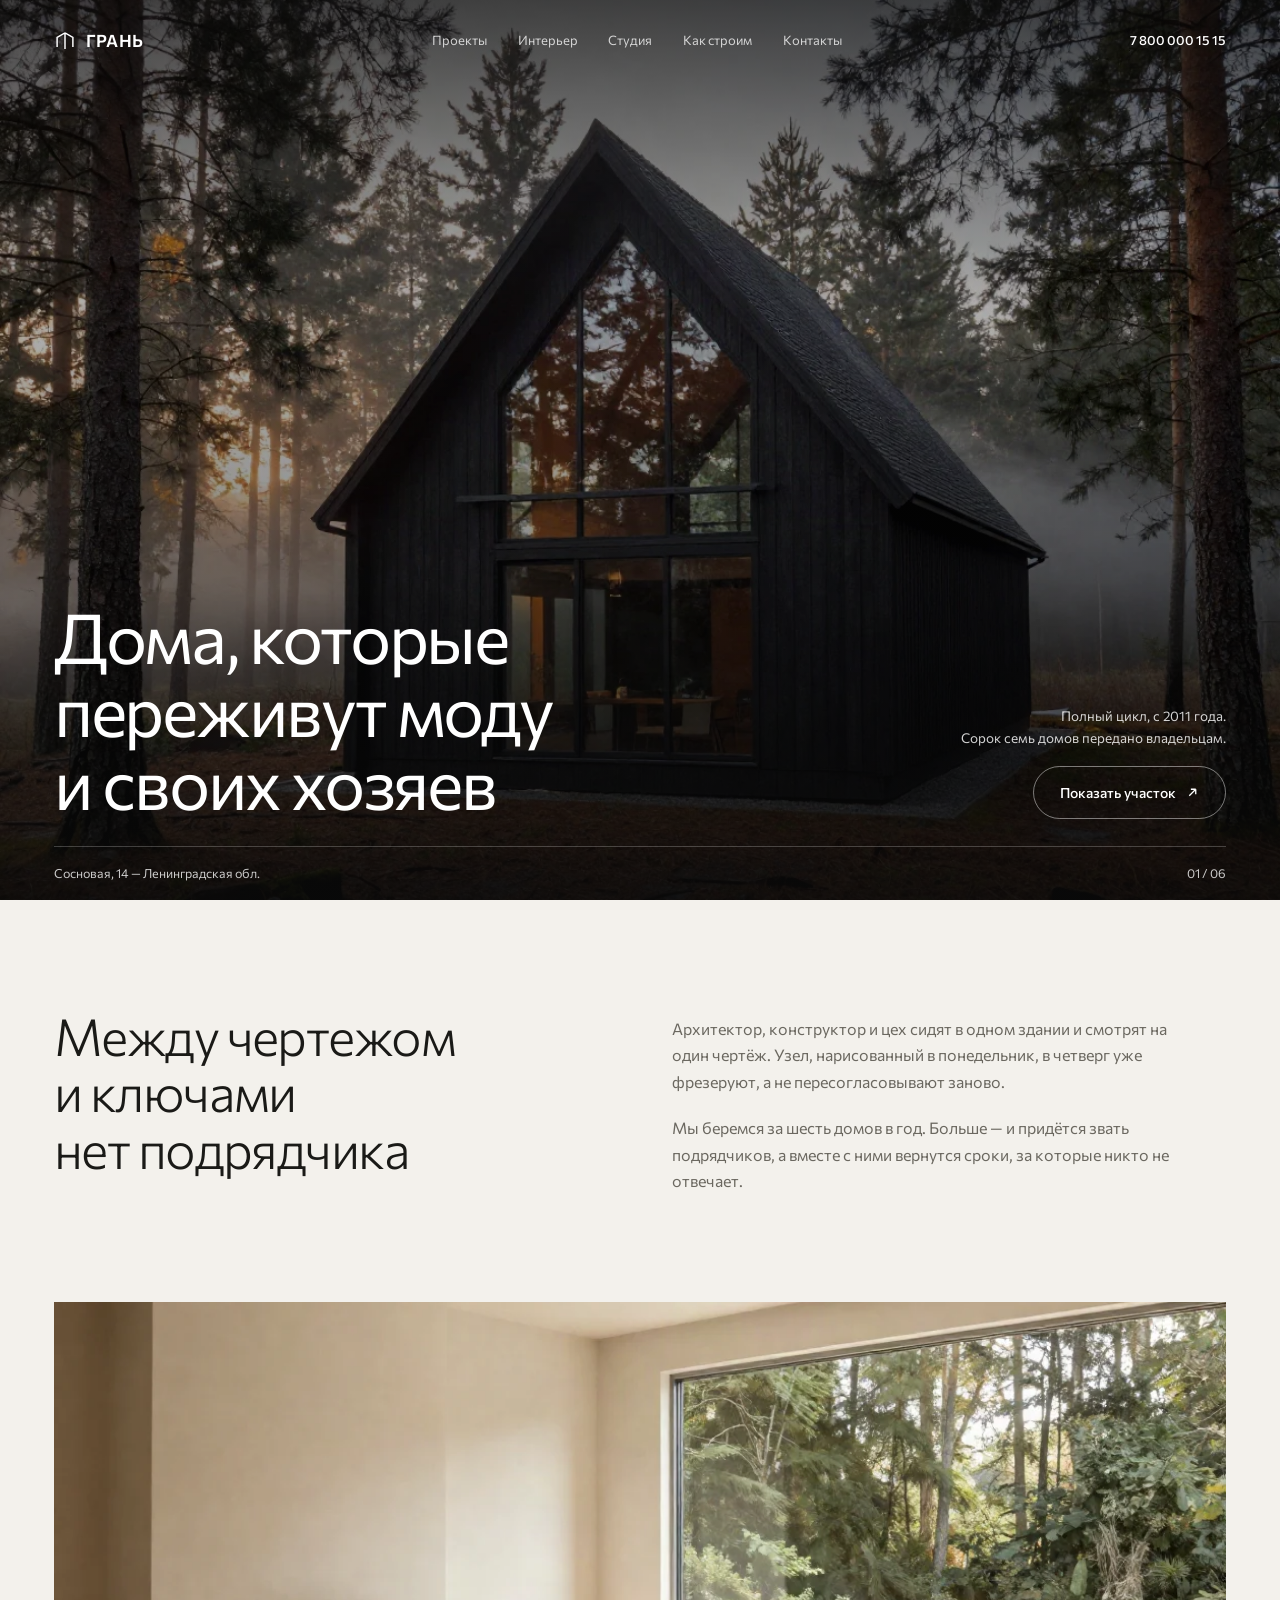
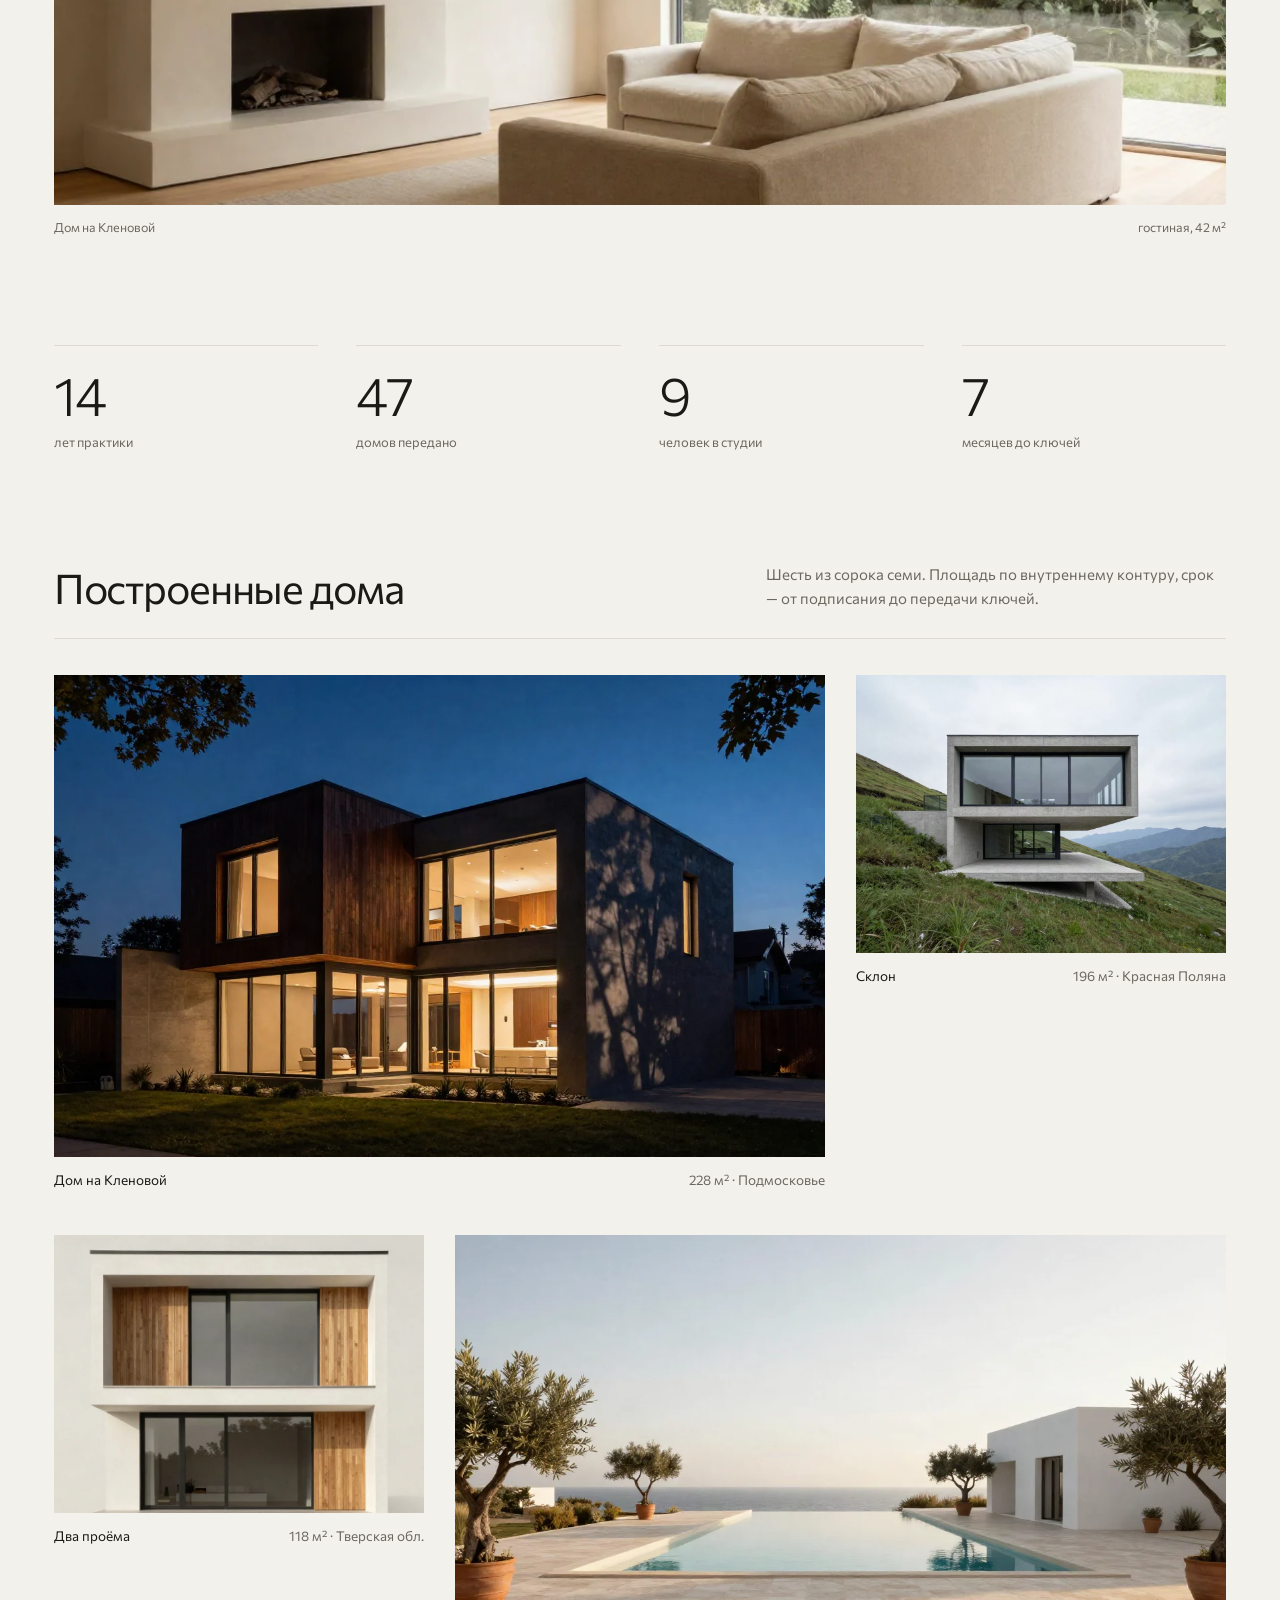
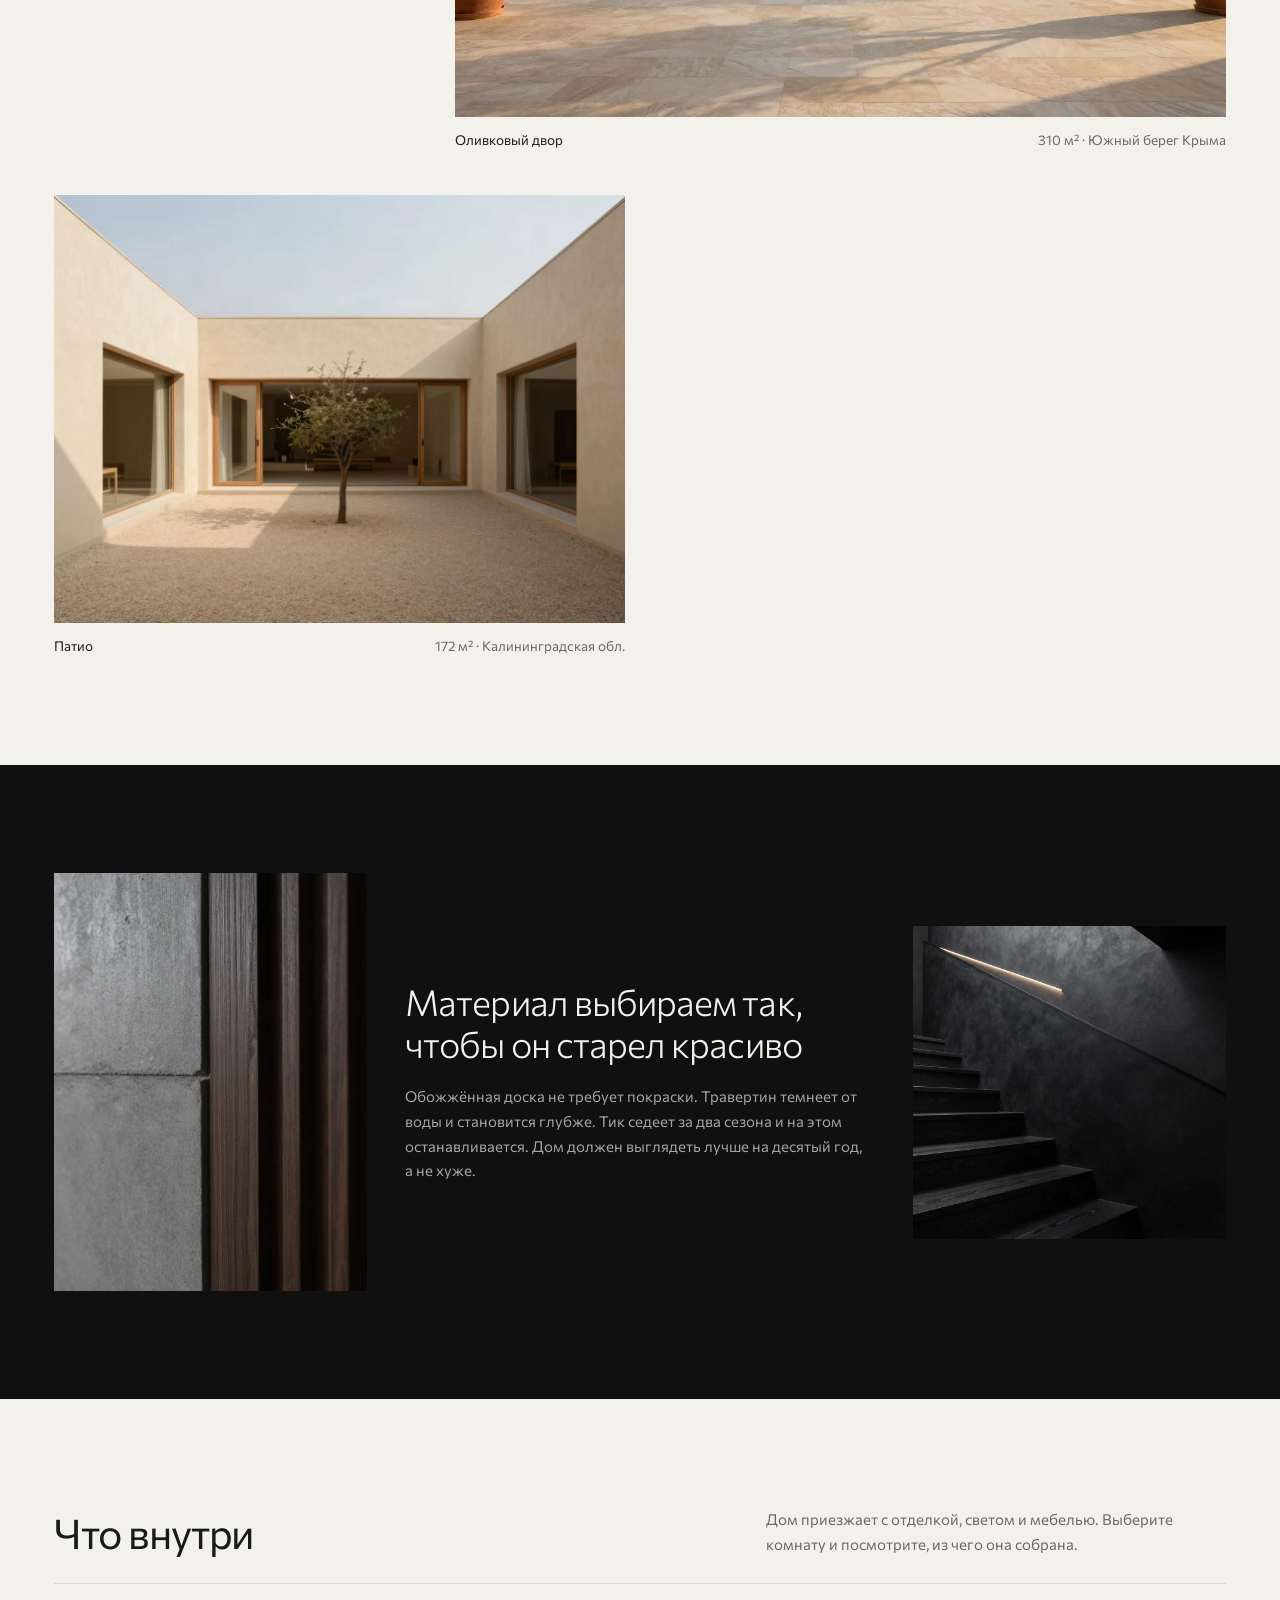
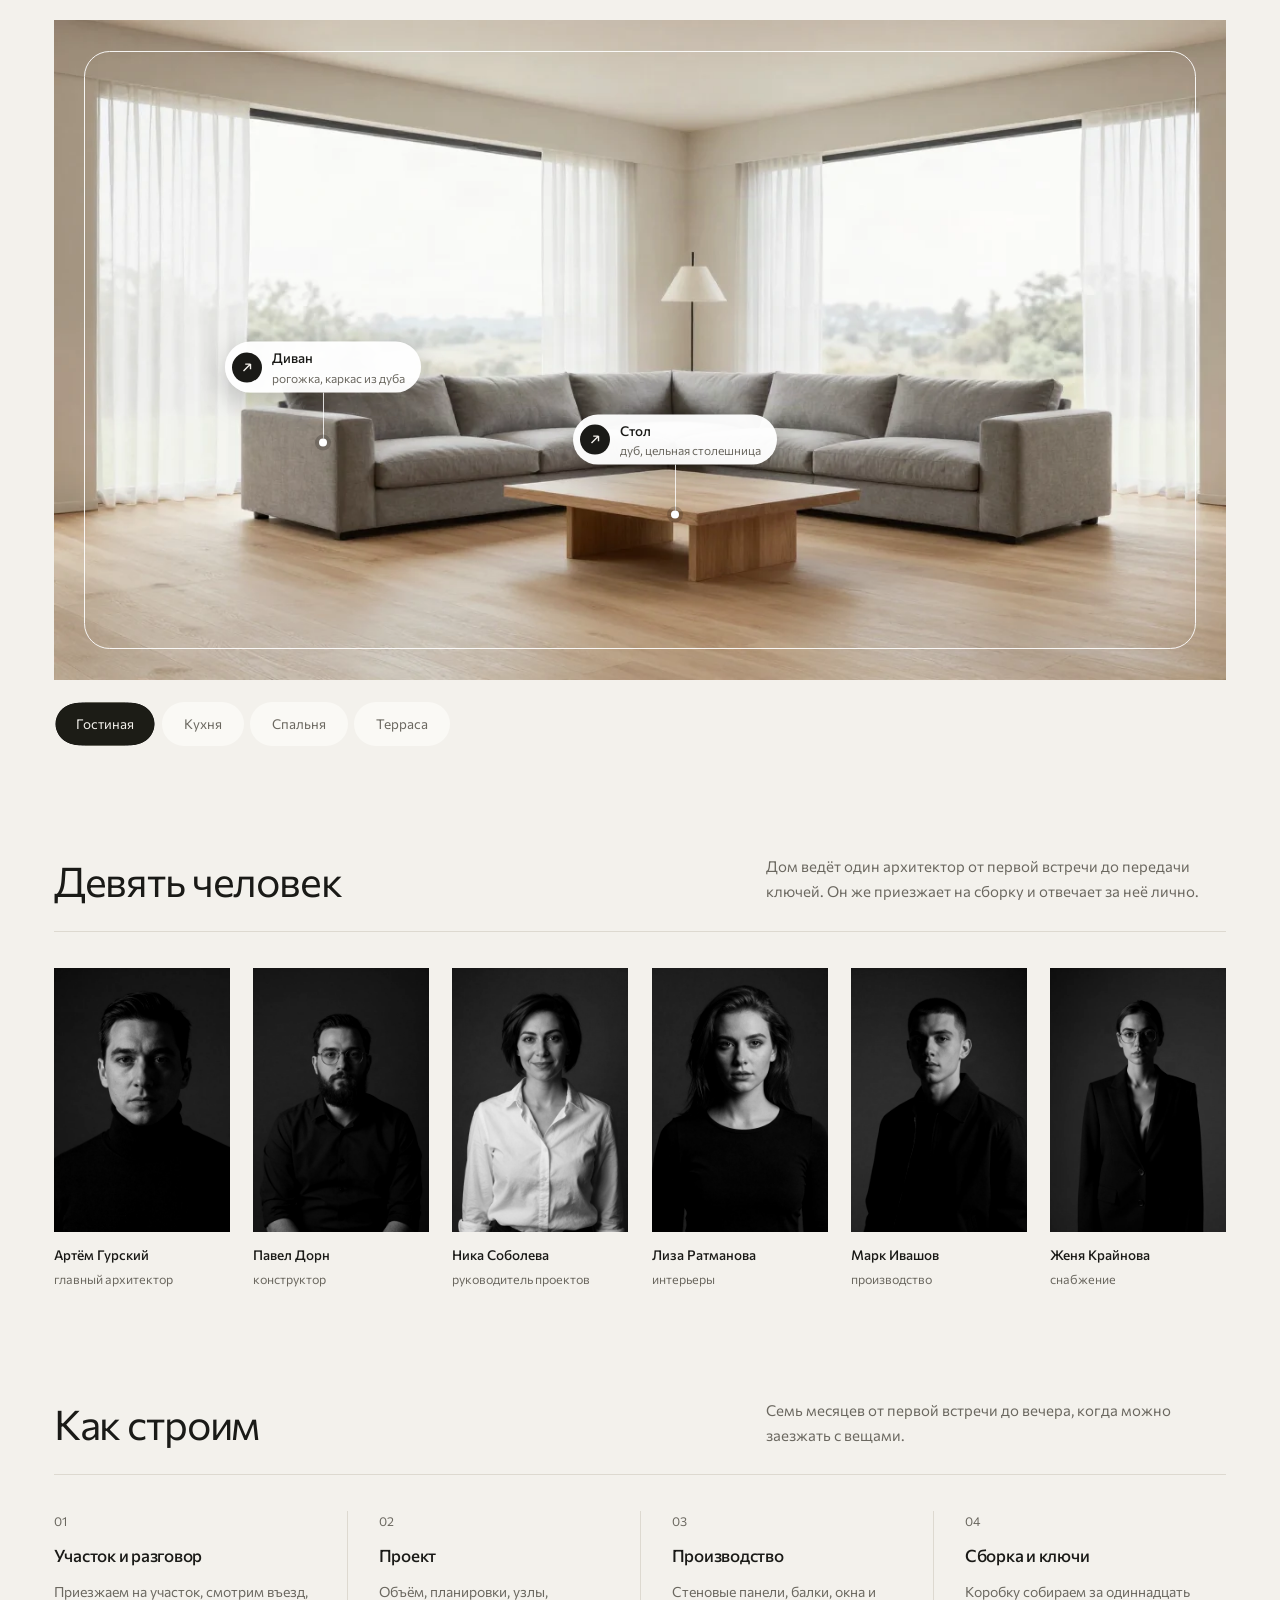
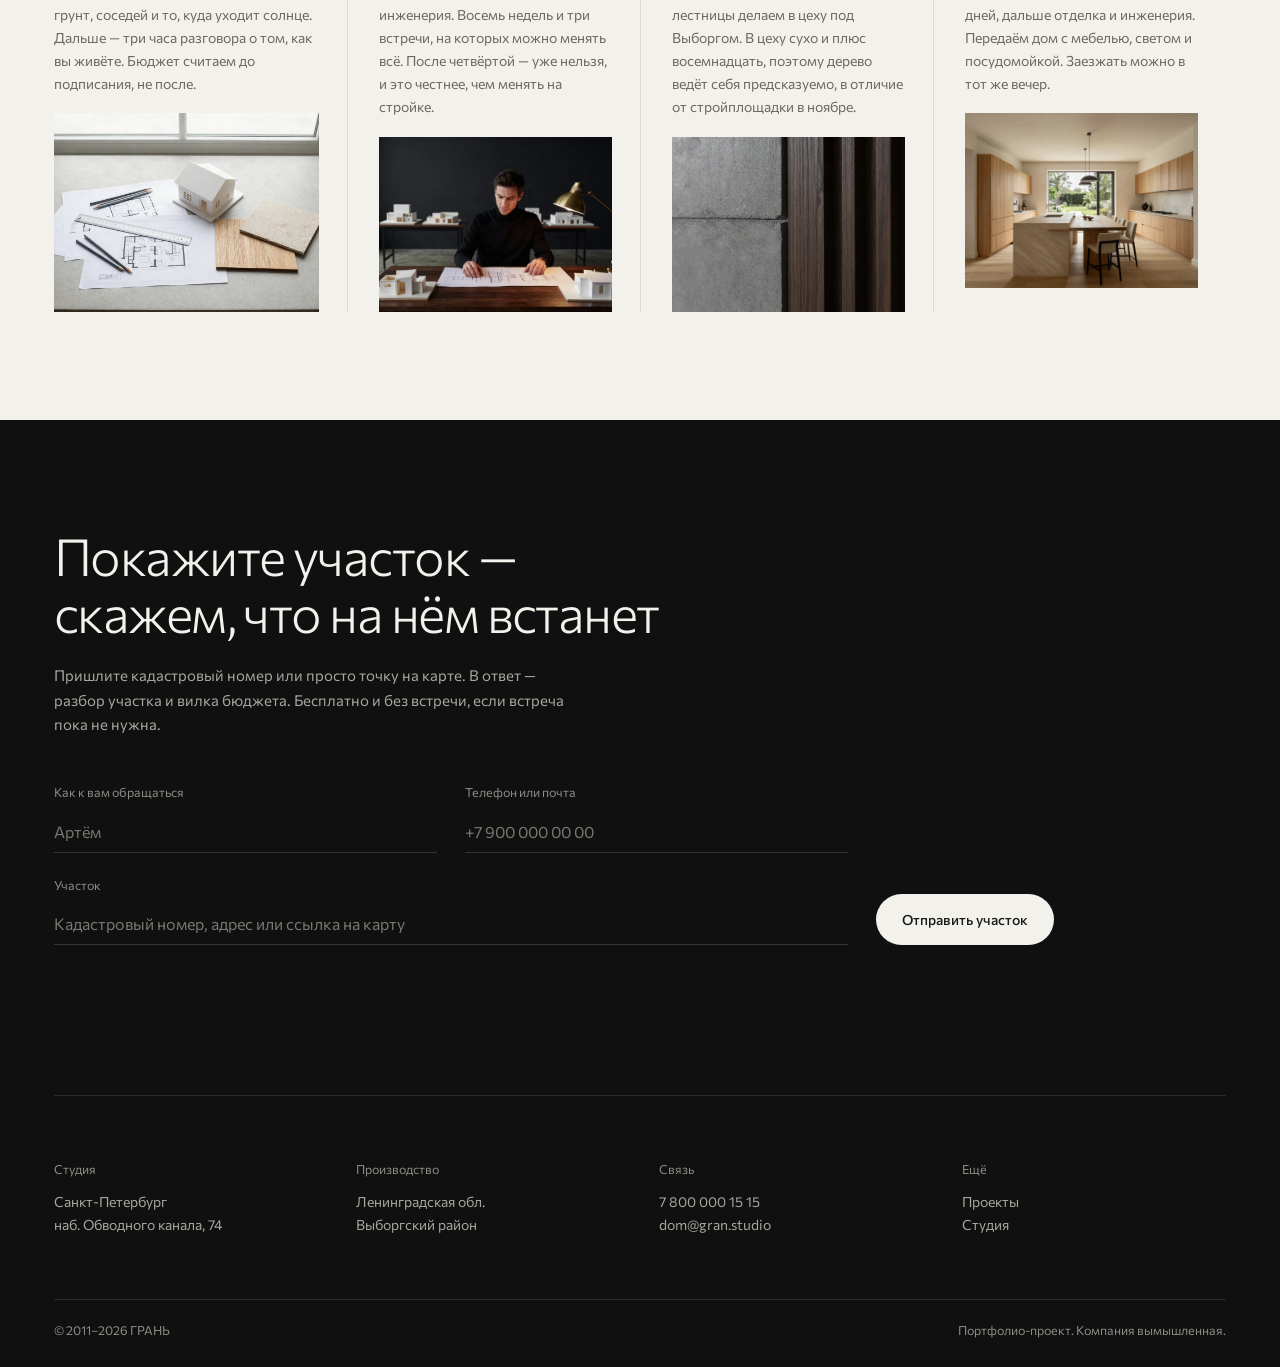
==== commit 682b5881: "Rebuild the whole site in the chosen direction B Direction B picked, so the page is rewritten end to" ====
--- a/index.html
+++ b/index.html
@@ -5,7 +5,7 @@
 <meta name="viewport" content="width=device-width, initial-scale=1, viewport-fit=cover">
 <title>ГРАНЬ — производство частных домов</title>
 <meta name="description" content="ГРАНЬ — производство частных домов полного цикла. Проектируем, изготавливаем и собираем сами: между чертежом и ключами нет подрядчика.">
-<link rel="stylesheet" href="assets/fonts/geologica.css">
+<link rel="stylesheet" href="assets/fonts/commissioner.css">
 <link rel="stylesheet" href="styles.css">
 </head>
 <body>
@@ -18,262 +18,190 @@
         values="1 0 0 0 0  0 1 0 0 0  0 0 1 0 0  0 0 0 22 -11" result="goo"/>
       <feComposite in="SourceGraphic" in2="goo" operator="atop"/>
     </filter>
-    <symbol id="ast" viewBox="0 0 24 24">
-      <path d="M12 2.6v18.8M2.6 12h18.8M5.4 5.4l13.2 13.2M18.6 5.4L5.4 18.6"/>
-    </symbol>
     <symbol id="mark" viewBox="0 0 24 24">
       <path d="M12 3.2v17.6M12 3.2 3.4 8.1v10.4M12 3.2l8.6 4.9v10.4"/>
     </symbol>
+    <symbol id="arrow" viewBox="0 0 16 16"><path d="M4 12L12 4M12 4H6M12 4v6"/></symbol>
+    <symbol id="cross" viewBox="0 0 16 16"><path d="M4 4l8 8M12 4l-8 8"/></symbol>
   </defs>
 </svg>
 
-<a class="skip" href="#arch">К проектам</a>
-
-<!-- ========== ШАПКА ========== -->
-<header class="top">
-  <a class="brand" href="#top">
-    <svg class="brand__glyph" aria-hidden="true"><use href="#mark"/></svg>
-    <span class="brand__name">ГРАНЬ</span>
-    <span class="brand__sub">производство домов</span>
-  </a>
-
-  <nav class="nav" aria-label="Разделы">
-    <a href="#top" aria-current="page">Главная</a>
-    <a href="#arch">Проекты</a>
-    <a href="#team">Студия</a>
-    <a href="#manifest">Подход</a>
-    <a href="#inside">Интерьер</a>
-    <a href="#contact">Контакты</a>
-  </nav>
-
-  <p class="top__claim">Производим дома,<br>которые переживут моду</p>
-
-  <a class="top__tel" href="tel:+78000000000">7 800 000 15 15</a>
-</header>
-
-<main id="top">
+<a class="skip" href="#work">К проектам</a>
 
 <!-- ========== 1. ПЕРВЫЙ ЭКРАН ========== -->
-<section class="hero" aria-labelledby="hero-title">
-  <span class="tick tick--l">Резиденции</span>
-  <span class="tick tick--r">Под ключ</span>
-
-  <div class="hero__stage">
-    <h1 class="hero__title" id="hero-title">
-      <span class="hero__word">ГРАНЬ</span>
-      <span class="vh">— производство частных домов полного цикла</span>
-    </h1>
-
-    <img class="hero__house"
-         src="8248f2a1-3ae4-41a9-bc62-8637b6d130ce-removebg-preview.png"
-         alt="Дом с фасадом из тёмного колотого камня, снятый с угла"
-         width="577" height="433" fetchpriority="high" decoding="async">
-
-
-<div class="hero__aside">
-          <a class="seal" href="#arch">
-      <svg class="seal__ring" viewBox="0 0 132 132" aria-hidden="true">
-        <defs><path id="sealArc" fill="none" d="M66,66 m-47,0 a47,47 0 1,1 94,0 a47,47 0 1,1 -94,0"/></defs>
-        <text><textPath href="#sealArc" startOffset="0" textLength="295" lengthAdjust="spacing">Подробнее · Подробнее · Подробнее · Подробнее ·</textPath></text>
-      </svg>
-      <svg class="seal__core" aria-hidden="true"><use href="#mark"/></svg>
-      <span class="vh">Смотреть проекты</span>
+<section class="lead" aria-labelledby="lead-title">
+  <img class="lead__ph" src="4ab65cc6-c54d-48c2-94ae-1023b5bc0989.webp"
+       alt="Чёрный дом с острым фронтоном и витражом во всю высоту в сосновом лесу в тумане"
+       width="1152" height="864" fetchpriority="high" decoding="async">
+  <span class="lead__veil" aria-hidden="true"></span>
+
+  <header class="bar">
+    <a class="bar__brand" href="#top">
+      <svg aria-hidden="true"><use href="#mark"/></svg>
+      <span>ГРАНЬ</span>
     </a>
-    </div>
-
-    <div class="hero__say">
-      <svg class="ast ast--say" aria-hidden="true"><use href="#ast"/></svg>
-      <p>Проектируем дом, делаем его на своём производстве<br>
-         и собираем на участке. Один договор,<br>
-         одна ответственность, один срок.</p>
-    </div>
-
-    <a class="film" href="#team">
-      <span class="film__label">Смотреть видео о нас</span>
-      <img src="e05cc2de-54f4-4d2b-ac4a-4afc1500d2d2.webp"
-           alt="Архитектор студии разбирает чертёж за рабочим столом рядом с макетами домов"
-           width="1152" height="864" loading="lazy" decoding="async">
-    </a>
-
-    <span class="hero__count">(01/04)</span>
-  </div>
-</section>
-
-<!-- ========== 2. ТЁМНЫЙ БЛОК ========== -->
-<section class="mani" id="manifest" aria-labelledby="mani-title">
-  <div class="mani__in">
-    <div class="head head--dark">
-      <svg class="ast" aria-hidden="true"><use href="#ast"/></svg>
-      <h2 id="mani-title">Мы делаем дома целиком —<span class="step">от чертежа до ключей.</span></h2>
-    </div>
-
-    <div class="mani__grid">
-      <figure class="mani__a">
-        <img src="3239ee6d-171e-44fc-b7ec-80def38d3c31.webp"
-             alt="Стык бетонного блока и тёмной деревянной обшивки крупным планом"
+    <nav class="bar__nav" aria-label="Разделы">
+      <a href="#work">Проекты</a>
+      <a href="#inside">Интерьер</a>
+      <a href="#studio">Студия</a>
+      <a href="#how">Как строим</a>
+      <a href="#talk">Контакты</a>
+    </nav>
+    <a class="bar__tel" href="tel:+78000000000">7 800 000 15 15</a>
+  </header>
+
+  <div class="lead__body" id="top">
+    <h1 class="lead__t" id="lead-title">Дома, которые<br>переживут моду<br>и своих хозяев</h1>
+    <div class="lead__side">
+      <p>Полный цикл, с 2011 года.<br>Сорок семь домов передано владельцам.</p>
+      <a class="btn btn--ghost" href="#talk">Показать участок<svg aria-hidden="true"><use href="#arrow"/></svg></a>
+    </div>
+  </div>
+
+  <div class="lead__foot">
+    <button class="lead__cap" type="button"
+            data-img="4ab65cc6-c54d-48c2-94ae-1023b5bc0989.webp"
+            data-alt="Чёрный дом с острым фронтоном и витражом в сосновом лесу в тумане"
+            data-name="Сосновая, 14" data-spec="154 м² · Ленинградская обл. · 6 месяцев"
+            data-text="Участок в сосняке, где нельзя было валить деревья. Дом встал на 14 свай между стволами, фасад — обожжённая доска, чтобы через десять лет он всё ещё был чёрным без покраски. Витраж во фронтоне поймал единственный просвет в кронах.">
+      Сосновая, 14 — Ленинградская обл.
+    </button>
+    <span>01 / 06</span>
+  </div>
+</section>
+
+<main>
+
+<!-- ========== 2. ПОДХОД ========== -->
+<section class="say" aria-labelledby="say-title">
+  <h2 class="say__t" id="say-title">Между чертежом и ключами нет подрядчика</h2>
+  <div class="say__c">
+    <p>Архитектор, конструктор и цех сидят в одном здании и смотрят на один
+       чертёж. Узел, нарисованный в понедельник, в четверг уже фрезеруют,
+       а не пересогласовывают заново.</p>
+    <p>Мы беремся за шесть домов в год. Больше — и придётся звать подрядчиков,
+       а вместе с ними вернутся сроки, за которые никто не отвечает.</p>
+  </div>
+</section>
+
+<figure class="wide">
+  <img src="ebb2e062-1f54-4143-8872-7576cb596163.webp"
+       alt="Гостиная с камином в нише, бежевыми стенами и панорамным окном в лес"
+       width="1152" height="864" loading="lazy" decoding="async">
+  <figcaption><span>Дом на Кленовой</span><span>гостиная, 42 м²</span></figcaption>
+</figure>
+
+<!-- ========== 3. ЦИФРЫ ========== -->
+<section class="nums" aria-label="Студия в цифрах">
+  <div><b>14</b><span>лет практики</span></div>
+  <div><b>47</b><span>домов передано</span></div>
+  <div><b>9</b><span>человек в студии</span></div>
+  <div><b>7</b><span>месяцев до ключей</span></div>
+</section>
+
+<!-- ========== 4. ПРОЕКТЫ ========== -->
+<section class="work" id="work" aria-labelledby="work-title">
+  <div class="head">
+    <h2 id="work-title">Построенные дома</h2>
+    <p>Шесть из сорока семи. Площадь по внутреннему контуру,
+       срок — от подписания до передачи ключей.</p>
+  </div>
+
+  <ul class="work__list">
+    <li class="card card--wide">
+      <button type="button"
+              data-img="b1acb6bf-656e-4416-b4d1-70b90a5d0047.webp"
+              data-alt="Двухэтажный дом вечером: тёмное дерево, штукатурка, тёплый свет в окнах"
+              data-name="Дом на Кленовой" data-spec="228 м² · Подмосковье · 9 месяцев"
+              data-text="Два объёма со сдвигом: нижний в штукатурке, верхний в термодоске. Сдвиг дал навес над входом и террасу на втором этаже, не добавив ни метра к пятну застройки.">
+        <img src="b1acb6bf-656e-4416-b4d1-70b90a5d0047.webp"
+             alt="Двухэтажный дом вечером: тёмное дерево, штукатурка, тёплый свет в окнах"
+             width="1280" height="720" loading="lazy" decoding="async">
+        <span class="card__c"><span>Дом на Кленовой</span><span>228 м² · Подмосковье</span></span>
+      </button>
+    </li>
+    <li class="card">
+      <button type="button"
+              data-img="88cfd76b-6d06-4986-982d-c74fd26f0d4c.webp"
+              data-alt="Бетонный дом с вынесенным вторым этажом на горном склоне"
+              data-name="Склон" data-spec="196 м² · Красная Поляна · 11 месяцев"
+              data-text="Уклон участка — 24 градуса. Вместо того чтобы срезать склон, вынесли второй этаж консолью на 4,2 метра. Монолит делали на месте, всё остальное привезли готовым.">
+        <img src="88cfd76b-6d06-4986-982d-c74fd26f0d4c.webp"
+             alt="Бетонный дом с вынесенным вторым этажом на горном склоне"
+             width="1152" height="864" loading="lazy" decoding="async">
+        <span class="card__c"><span>Склон</span><span>196 м² · Красная Поляна</span></span>
+      </button>
+    </li>
+    <li class="card">
+      <button type="button"
+              data-img="376568d8-f988-4f9f-9f6a-bfb7e225c34b.webp"
+              data-alt="Белый фасад с двумя глубокими проёмами и вертикальной деревянной обшивкой"
+              data-name="Два проёма" data-spec="118 м² · Тверская обл. · 5 месяцев"
+              data-text="Самый маленький и самый быстрый наш дом. Вся сложность ушла в два глубоких проёма: они держат тень летом, пускают низкое солнце зимой и заменяют собой весь декор.">
+        <img src="376568d8-f988-4f9f-9f6a-bfb7e225c34b.webp"
+             alt="Белый фасад с двумя глубокими проёмами и вертикальной деревянной обшивкой"
              width="832" height="1248" loading="lazy" decoding="async">
-      </figure>
-      <figure class="mani__b">
-        <img src="2a7af6f0-0494-46bf-a302-40c9118bf445.webp"
-             alt="Тёмная лестница с линейной подсветкой вдоль стены"
-             width="1024" height="1024" loading="lazy" decoding="async">
-      </figure>
-      <figure class="mani__c">
-        <img src="88cfd76b-6d06-4986-982d-c74fd26f0d4c.webp"
-             alt="Бетонный дом с консольным вторым этажом на зелёном склоне"
+        <span class="card__c"><span>Два проёма</span><span>118 м² · Тверская обл.</span></span>
+      </button>
+    </li>
+    <li class="card card--wide">
+      <button type="button"
+              data-img="42f7aa1b-6ef0-4f06-aa07-8e6440434db0.webp"
+              data-alt="Белый дом у моря с длинным бассейном, оливами и травертиновой террасой"
+              data-name="Оливковый двор" data-spec="310 м² · Южный берег Крыма · 14 месяцев"
+              data-text="Дом развёрнут от дороги и раскрыт к морю. Травертин на террасе тот же, что на полу внутри, поэтому граница между домом и двором почти не читается. Оливы — старые, пересаженные с участка в трёх километрах.">
+        <img src="42f7aa1b-6ef0-4f06-aa07-8e6440434db0.webp"
+             alt="Белый дом у моря с длинным бассейном, оливами и травертиновой террасой"
              width="1152" height="864" loading="lazy" decoding="async">
-      </figure>
-
-      <div class="mani__text">
-        <p>Архитектор, конструктор и цех сидят в одном здании
-           и смотрят на один чертёж. Узел, нарисованный
-           в понедельник, в четверг уже фрезеруют,
-           а не пересогласовывают.</p>
-        <a class="mani__link" href="#arch">Смотреть проекты
-          <svg class="ast ast--sm" aria-hidden="true"><use href="#ast"/></svg>
-        </a>
-      </div>
-
-      <ul class="chain">
-        <li>Архитектура /</li>
-        <li>Конструктив /</li>
-        <li>Производство /</li>
-        <li>Сборка /</li>
-      </ul>
-
-      <svg class="mani__arrow" viewBox="0 0 48 48" aria-hidden="true">
-        <path d="M40 8L10 38M10 38V16M10 38h22"/>
-      </svg>
-
-      <span class="mani__mark">(ГРАНЬ)</span>
-    </div>
-  </div>
-</section>
-
-<!-- ========== 3. СЧЁТ ========== -->
-<section class="tally" aria-labelledby="tally-title">
-  <div class="head">
-    <svg class="ast" aria-hidden="true"><use href="#ast"/></svg>
-    <h2 id="tally-title">За четырнадцать лет<span class="step">мы передали сорок семь домов.</span></h2>
-  </div>
-
-  <div class="tally__cols">
-    <p>Первый дом собрали в 2011 году под Приозерском: 96 квадратов,
-       каркас, чёрная доска. Он стоит до сих пор, и мы каждые пару лет
-       туда заезжаем.</p>
-    <p>С тех пор поменялось почти всё: появился свой цех, ЧПУ,
-       конструкторский отдел. Не поменялось одно: дом рисует тот,
-       кто потом отвечает за его сборку.</p>
-  </div>
-
-  <dl class="tally__row">
-    <div class="cell"><dd>14</dd><dt>лет практики</dt></div>
-    <div class="cell"><dd>9</dd><dt>человек в студии</dt></div>
-    <div class="cell"><dd>7</dd><dt>месяцев до ключей</dt></div>
-    <div class="cell"><dd>6</dd><dt>домов в год, не больше</dt></div>
-  </dl>
-</section>
-
-<!-- ========== 4. НАША АРХИТЕКТУРА ========== -->
-<section class="arch" id="arch" aria-labelledby="arch-title">
-  <div class="arch__grid">
-    <div class="head arch__head">
-      <svg class="ast" aria-hidden="true"><use href="#ast"/></svg>
-      <h2 id="arch-title">Наша архитектура</h2>
-    </div>
-
-    <div class="plate plate--a" style="--ph:58%">
-      <button class="shot" type="button"
-              data-img="4ab65cc6-c54d-48c2-94ae-1023b5bc0989.webp" data-alt="Чёрный дом с острым фронтоном и витражом в сосновом лесу в тумане"
-              data-name="Сосновая, 14" data-spec="154 м² · Ленинградская обл. · 6 месяцев" data-text="Участок в сосняке, где нельзя было валить деревья. Дом встал на 14 свай между стволами, фасад — обожжённая доска, чтобы через десять лет он всё ещё был чёрным без покраски. Витраж во фронтоне поймал единственный просвет в кронах.">
-        <img src="4ab65cc6-c54d-48c2-94ae-1023b5bc0989.webp" alt="Чёрный дом с острым фронтоном и витражом в сосновом лесу в тумане" width="1152" height="864" loading="lazy" decoding="async">
-      </button>
-      <div class="num num--xl num--grey"><span>47</span><p>домов передано<br>владельцам</p></div>
-      <div class="cap">
-        <span class="cap__meta"><span>Частный дом</span><span>154 м²</span></span>
-        <span class="cap__name">Сосновая, 14</span>
-      </div>
-    </div>
-
-    <div class="plate plate--b" style="--ph:66%">
-      <button class="shot" type="button"
-              data-img="b1acb6bf-656e-4416-b4d1-70b90a5d0047.webp" data-alt="Двухэтажный дом вечером: тёмное дерево, штукатурка, тёплый свет в окнах"
-              data-name="Дом на Кленовой" data-spec="228 м² · Подмосковье · 9 месяцев" data-text="Два объёма со сдвигом: нижний в штукатурке, верхний в термодоске. Сдвиг дал навес над входом и террасу на втором этаже, не добавив ни метра к пятну застройки.">
-        <img src="b1acb6bf-656e-4416-b4d1-70b90a5d0047.webp" alt="Двухэтажный дом вечером: тёмное дерево, штукатурка, тёплый свет в окнах" width="1280" height="720" loading="lazy" decoding="async">
-      </button>
-      <div class="num num--md"><span>2011</span></div>
-      <div class="cap">
-        <span class="cap__meta"><span>Частный дом</span><span>228 м²</span></span>
-        <span class="cap__name">Дом на Кленовой</span>
-      </div>
-    </div>
-
-    <div class="plate plate--c" style="--ph:49%">
-      <button class="shot" type="button"
-              data-img="88cfd76b-6d06-4986-982d-c74fd26f0d4c.webp" data-alt="Бетонный дом с вынесенным вторым этажом на горном склоне"
-              data-name="Склон" data-spec="196 м² · Красная Поляна · 11 месяцев" data-text="Уклон участка — 24 градуса. Вместо того чтобы срезать склон, вынесли второй этаж консолью на 4,2 метра. Монолит делали на месте, всё остальное привезли готовым.">
-        <img src="88cfd76b-6d06-4986-982d-c74fd26f0d4c.webp" alt="Бетонный дом с вынесенным вторым этажом на горном склоне" width="1152" height="864" loading="lazy" decoding="async">
-      </button>
-      <div class="num num--lg num--grey"><span>310</span><p>м² — самый<br>большой дом</p></div>
-      <div class="cap">
-        <span class="cap__meta"><span>Дом на склоне</span><span>196 м²</span></span>
-        <span class="cap__name">Склон</span>
-      </div>
-    </div>
-
-    <div class="plate plate--d" style="--ph:100%">
-      <button class="shot" type="button"
-              data-img="42f7aa1b-6ef0-4f06-aa07-8e6440434db0.webp" data-alt="Белый дом у моря с длинным бассейном, оливами и травертиновой террасой"
-              data-name="Оливковый двор" data-spec="310 м² · Южный берег Крыма · 14 месяцев" data-text="Дом развёрнут от дороги и раскрыт к морю. Травертин на террасе тот же, что на полу внутри, поэтому граница между домом и двором почти не читается. Оливы — старые, пересаженные с участка в трёх километрах.">
-        <img src="42f7aa1b-6ef0-4f06-aa07-8e6440434db0.webp" alt="Белый дом у моря с длинным бассейном, оливами и травертиновой террасой" width="1152" height="864" loading="lazy" decoding="async">
-      </button>
-      
-      <div class="cap">
-        <span class="cap__meta"><span>Дом у моря</span><span>310 м²</span></span>
-        <span class="cap__name">Оливковый двор</span>
-      </div>
-    </div>
-
-    <div class="plate plate--e" style="--ph:100%">
-      <button class="shot" type="button"
-              data-img="251d21a3-5f0c-4cb2-8467-66113b19f0b1.webp" data-alt="Внутренний двор дома: бежевая штукатурка, гравий и одинокое дерево"
-              data-name="Патио" data-spec="172 м² · Калининградская обл. · 8 месяцев" data-text="Ветер с залива не даёт сидеть снаружи девять месяцев в году. Поэтому дом замкнут в каре вокруг двора: во дворе тихо при любом ветре, и все комнаты смотрят в него.">
-        <img src="251d21a3-5f0c-4cb2-8467-66113b19f0b1.webp" alt="Внутренний двор дома: бежевая штукатурка, гравий и одинокое дерево" width="1152" height="864" loading="lazy" decoding="async">
-      </button>
-      
-      <div class="cap">
-        <span class="cap__meta"><span>Дом с патио</span><span>172 м²</span></span>
-        <span class="cap__name">Патио</span>
-      </div>
-    </div>
-
-    <div class="plate plate--f" style="--ph:100%">
-      <button class="shot" type="button"
-              data-img="376568d8-f988-4f9f-9f6a-bfb7e225c34b.webp" data-alt="Белый фасад с двумя глубокими проёмами и вертикальной деревянной обшивкой"
-              data-name="Два проёма" data-spec="118 м² · Тверская обл. · 5 месяцев" data-text="Самый маленький и самый быстрый наш дом. Вся сложность ушла в два глубоких проёма: они держат тень летом, пускают низкое солнце зимой и заменяют собой весь декор.">
-        <img src="376568d8-f988-4f9f-9f6a-bfb7e225c34b.webp" alt="Белый фасад с двумя глубокими проёмами и вертикальной деревянной обшивкой" width="832" height="1248" loading="lazy" decoding="async">
-      </button>
-      
-      <div class="cap">
-        <span class="cap__meta"><span>Компактный дом</span><span>118 м²</span></span>
-        <span class="cap__name">Два проёма</span>
-      </div>
-    </div>
-
-    <p class="arch__say">Выражаем<br>истинный характер</p>
-  </div>
-</section>
-
-<!-- ========== 5. ИНТЕРЬЕР ========== -->
+        <span class="card__c"><span>Оливковый двор</span><span>310 м² · Южный берег Крыма</span></span>
+      </button>
+    </li>
+    <li class="card">
+      <button type="button"
+              data-img="251d21a3-5f0c-4cb2-8467-66113b19f0b1.webp"
+              data-alt="Внутренний двор дома: бежевая штукатурка, гравий и одинокое дерево"
+              data-name="Патио" data-spec="172 м² · Калининградская обл. · 8 месяцев"
+              data-text="Ветер с залива не даёт сидеть снаружи девять месяцев в году. Поэтому дом замкнут в каре вокруг двора: во дворе тихо при любом ветре, и все комнаты смотрят в него.">
+        <img src="251d21a3-5f0c-4cb2-8467-66113b19f0b1.webp"
+             alt="Внутренний двор дома: бежевая штукатурка, гравий и одинокое дерево"
+             width="1152" height="864" loading="lazy" decoding="async">
+        <span class="card__c"><span>Патио</span><span>172 м² · Калининградская обл.</span></span>
+      </button>
+    </li>
+  </ul>
+</section>
+
+<!-- ========== 5. МАТЕРИАЛЫ ========== -->
+<section class="dark">
+  <figure class="dark__a">
+    <img src="3239ee6d-171e-44fc-b7ec-80def38d3c31.webp"
+         alt="Стык бетонного блока и тёмной деревянной обшивки крупным планом"
+         width="832" height="1248" loading="lazy" decoding="async">
+  </figure>
+  <div class="dark__t">
+    <h2>Материал выбираем так, чтобы он старел красиво</h2>
+    <p>Обожжённая доска не требует покраски. Травертин темнеет от воды и
+       становится глубже. Тик седеет за два сезона и на этом останавливается.
+       Дом должен выглядеть лучше на десятый год, а не хуже.</p>
+  </div>
+  <figure class="dark__b">
+    <img src="2a7af6f0-0494-46bf-a302-40c9118bf445.webp"
+         alt="Тёмная лестница с линейной подсветкой вдоль стены"
+         width="1024" height="1024" loading="lazy" decoding="async">
+  </figure>
+</section>
+
+<!-- ========== 6. ЧТО ВНУТРИ ========== -->
 <section class="inside" id="inside" aria-labelledby="inside-title">
   <div class="head">
-    <svg class="ast" aria-hidden="true"><use href="#ast"/></svg>
     <h2 id="inside-title">Что внутри</h2>
-  </div>
-
-  <div class="inside__stage">
-    <div class="inside__frame" aria-hidden="true"></div>
-    <div class="inside__slides">
+    <p>Дом приезжает с отделкой, светом и мебелью.
+       Выберите комнату и посмотрите, из чего она собрана.</p>
+  </div>
+
+  <div class="stage">
+    <span class="stage__frame" aria-hidden="true"></span>
+    <div class="stage__slides">
       <figure class="slide is-on" data-room="living">
         <img src="83657b78-e860-4af3-9a89-4c7ab2702e9e.webp"
              alt="Гостиная с серым угловым диваном, дубовым столом и панорамными окнами"
@@ -297,174 +225,142 @@
     </div>
 
     <div class="pin" data-room="living" style="--x:23%;--y:64%">
-      <button class="pin__pill" type="button" aria-expanded="false"><span class="pin__dotmark" aria-hidden="true"><svg viewBox="0 0 16 16" class="pin__arrow"><path d="M4 12L12 4M12 4H6M12 4v6"/></svg><svg viewBox="0 0 16 16" class="pin__cross"><path d="M4 4l8 8M12 4l-8 8"/></svg></span><span class="pin__t"><b>Диван</b><span class="pin__sub">рогожка, каркас из дуба</span><span class="pin__more">Чехлы снимаются целиком и стираются дома.</span></span></button>
-      <span class="pin__stem" aria-hidden="true"></span><span class="pin__dot" aria-hidden="true"></span>
+      <button class="pin__b" type="button" aria-expanded="false">
+        <span class="pin__i" aria-hidden="true"><svg class="pin__ar"><use href="#arrow"/></svg><svg class="pin__cr"><use href="#cross"/></svg></span>
+        <span class="pin__x"><b>Диван</b><span>рогожка, каркас из дуба</span><span class="pin__m">Чехлы снимаются целиком и стираются дома.</span></span>
+      </button>
+      <span class="pin__s" aria-hidden="true"></span><span class="pin__d" aria-hidden="true"></span>
     </div>
     <div class="pin" data-room="living" style="--x:53%;--y:75%">
-      <button class="pin__pill" type="button" aria-expanded="false"><span class="pin__dotmark" aria-hidden="true"><svg viewBox="0 0 16 16" class="pin__arrow"><path d="M4 12L12 4M12 4H6M12 4v6"/></svg><svg viewBox="0 0 16 16" class="pin__cross"><path d="M4 4l8 8M12 4l-8 8"/></svg></span><span class="pin__t"><b>Стол</b><span class="pin__sub">дуб, цельная столешница</span><span class="pin__more">Одна доска, без склейки по ширине. Масло обновляется раз в год.</span></span></button>
-      <span class="pin__stem" aria-hidden="true"></span><span class="pin__dot" aria-hidden="true"></span>
+      <button class="pin__b" type="button" aria-expanded="false">
+        <span class="pin__i" aria-hidden="true"><svg class="pin__ar"><use href="#arrow"/></svg><svg class="pin__cr"><use href="#cross"/></svg></span>
+        <span class="pin__x"><b>Стол</b><span>дуб, цельная столешница</span><span class="pin__m">Одна доска, без склейки по ширине. Масло обновляется раз в год.</span></span>
+      </button>
+      <span class="pin__s" aria-hidden="true"></span><span class="pin__d" aria-hidden="true"></span>
     </div>
     <div class="pin" data-room="kitchen" style="--x:36%;--y:73%">
-      <button class="pin__pill" type="button" aria-expanded="false"><span class="pin__dotmark" aria-hidden="true"><svg viewBox="0 0 16 16" class="pin__arrow"><path d="M4 12L12 4M12 4H6M12 4v6"/></svg><svg viewBox="0 0 16 16" class="pin__cross"><path d="M4 4l8 8M12 4l-8 8"/></svg></span><span class="pin__t"><b>Остров</b><span class="pin__sub">кварцит, 40 мм</span><span class="pin__more">Тот же камень идёт на подоконники — кухня читается как одно целое.</span></span></button>
-      <span class="pin__stem" aria-hidden="true"></span><span class="pin__dot" aria-hidden="true"></span>
+      <button class="pin__b" type="button" aria-expanded="false">
+        <span class="pin__i" aria-hidden="true"><svg class="pin__ar"><use href="#arrow"/></svg><svg class="pin__cr"><use href="#cross"/></svg></span>
+        <span class="pin__x"><b>Остров</b><span>кварцит, 40 мм</span><span class="pin__m">Тот же камень идёт на подоконники — кухня читается как одно целое.</span></span>
+      </button>
+      <span class="pin__s" aria-hidden="true"></span><span class="pin__d" aria-hidden="true"></span>
     </div>
     <div class="pin" data-room="kitchen" style="--x:78%;--y:52%">
-      <button class="pin__pill" type="button" aria-expanded="false"><span class="pin__dotmark" aria-hidden="true"><svg viewBox="0 0 16 16" class="pin__arrow"><path d="M4 12L12 4M12 4H6M12 4v6"/></svg><svg viewBox="0 0 16 16" class="pin__cross"><path d="M4 4l8 8M12 4l-8 8"/></svg></span><span class="pin__t"><b>Техника</b><span class="pin__sub">встроенная, за фасадом</span><span class="pin__more">Ручек нет: фасады открываются нажатием.</span></span></button>
-      <span class="pin__stem" aria-hidden="true"></span><span class="pin__dot" aria-hidden="true"></span>
+      <button class="pin__b" type="button" aria-expanded="false">
+        <span class="pin__i" aria-hidden="true"><svg class="pin__ar"><use href="#arrow"/></svg><svg class="pin__cr"><use href="#cross"/></svg></span>
+        <span class="pin__x"><b>Техника</b><span>встроенная, за фасадом</span><span class="pin__m">Ручек нет: фасады открываются нажатием.</span></span>
+      </button>
+      <span class="pin__s" aria-hidden="true"></span><span class="pin__d" aria-hidden="true"></span>
     </div>
     <div class="pin" data-room="bedroom" style="--x:88%;--y:66%">
-      <button class="pin__pill" type="button" aria-expanded="false"><span class="pin__dotmark" aria-hidden="true"><svg viewBox="0 0 16 16" class="pin__arrow"><path d="M4 12L12 4M12 4H6M12 4v6"/></svg><svg viewBox="0 0 16 16" class="pin__cross"><path d="M4 4l8 8M12 4l-8 8"/></svg></span><span class="pin__t"><b>Изголовье</b><span class="pin__sub">массив дуба, наш цех</span><span class="pin__more">Собирается на шкантах, без единого видимого крепежа.</span></span></button>
-      <span class="pin__stem" aria-hidden="true"></span><span class="pin__dot" aria-hidden="true"></span>
+      <button class="pin__b" type="button" aria-expanded="false">
+        <span class="pin__i" aria-hidden="true"><svg class="pin__ar"><use href="#arrow"/></svg><svg class="pin__cr"><use href="#cross"/></svg></span>
+        <span class="pin__x"><b>Изголовье</b><span>массив дуба, наш цех</span><span class="pin__m">Собирается на шкантах, без единого видимого крепежа.</span></span>
+      </button>
+      <span class="pin__s" aria-hidden="true"></span><span class="pin__d" aria-hidden="true"></span>
     </div>
     <div class="pin" data-room="bedroom" style="--x:46%;--y:84%">
-      <button class="pin__pill" type="button" aria-expanded="false"><span class="pin__dotmark" aria-hidden="true"><svg viewBox="0 0 16 16" class="pin__arrow"><path d="M4 12L12 4M12 4H6M12 4v6"/></svg><svg viewBox="0 0 16 16" class="pin__cross"><path d="M4 4l8 8M12 4l-8 8"/></svg></span><span class="pin__t"><b>Подиум</b><span class="pin__sub">дуб, парит над полом</span><span class="pin__more">Подсветка в нише снизу заменяет ночник.</span></span></button>
-      <span class="pin__stem" aria-hidden="true"></span><span class="pin__dot" aria-hidden="true"></span>
+      <button class="pin__b" type="button" aria-expanded="false">
+        <span class="pin__i" aria-hidden="true"><svg class="pin__ar"><use href="#arrow"/></svg><svg class="pin__cr"><use href="#cross"/></svg></span>
+        <span class="pin__x"><b>Подиум</b><span>дуб, парит над полом</span><span class="pin__m">Подсветка в нише снизу заменяет ночник.</span></span>
+      </button>
+      <span class="pin__s" aria-hidden="true"></span><span class="pin__d" aria-hidden="true"></span>
     </div>
     <div class="pin" data-room="terrace" style="--x:12%;--y:64%">
-      <button class="pin__pill" type="button" aria-expanded="false"><span class="pin__dotmark" aria-hidden="true"><svg viewBox="0 0 16 16" class="pin__arrow"><path d="M4 12L12 4M12 4H6M12 4v6"/></svg><svg viewBox="0 0 16 16" class="pin__cross"><path d="M4 4l8 8M12 4l-8 8"/></svg></span><span class="pin__t"><b>Тик</b><span class="pin__sub">без покрытия, седеет за два сезона</span><span class="pin__more">Ничем не обрабатываем: серебро — это и есть финиш.</span></span></button>
-      <span class="pin__stem" aria-hidden="true"></span><span class="pin__dot" aria-hidden="true"></span>
+      <button class="pin__b" type="button" aria-expanded="false">
+        <span class="pin__i" aria-hidden="true"><svg class="pin__ar"><use href="#arrow"/></svg><svg class="pin__cr"><use href="#cross"/></svg></span>
+        <span class="pin__x"><b>Тик</b><span>без покрытия</span><span class="pin__m">Ничем не обрабатываем: серебро — это и есть финиш.</span></span>
+      </button>
+      <span class="pin__s" aria-hidden="true"></span><span class="pin__d" aria-hidden="true"></span>
     </div>
     <div class="pin" data-room="terrace" style="--x:49%;--y:65%">
-      <button class="pin__pill" type="button" aria-expanded="false"><span class="pin__dotmark" aria-hidden="true"><svg viewBox="0 0 16 16" class="pin__arrow"><path d="M4 12L12 4M12 4H6M12 4v6"/></svg><svg viewBox="0 0 16 16" class="pin__cross"><path d="M4 4l8 8M12 4l-8 8"/></svg></span><span class="pin__t"><b>Стол</b><span class="pin__sub">литой бетон, 180 кг</span><span class="pin__more">Отливается на месте: занести такой в собранном виде нельзя.</span></span></button>
-      <span class="pin__stem" aria-hidden="true"></span><span class="pin__dot" aria-hidden="true"></span>
+      <button class="pin__b" type="button" aria-expanded="false">
+        <span class="pin__i" aria-hidden="true"><svg class="pin__ar"><use href="#arrow"/></svg><svg class="pin__cr"><use href="#cross"/></svg></span>
+        <span class="pin__x"><b>Стол</b><span>литой бетон, 180 кг</span><span class="pin__m">Отливается на месте: занести такой в собранном виде нельзя.</span></span>
+      </button>
+      <span class="pin__s" aria-hidden="true"></span><span class="pin__d" aria-hidden="true"></span>
     </div>
   </div>
 
   <div class="rooms" role="tablist" aria-label="Комнаты">
     <span class="rooms__goo" aria-hidden="true"><span class="rooms__blob"></span><span class="rooms__drop"></span></span>
-    <button class="rooms__tab is-on" type="button" role="tab" aria-selected="true"  data-room="living">Гостиная</button>
-    <button class="rooms__tab"       type="button" role="tab" aria-selected="false" data-room="kitchen">Кухня</button>
-    <button class="rooms__tab"       type="button" role="tab" aria-selected="false" data-room="bedroom">Спальня</button>
-    <button class="rooms__tab"       type="button" role="tab" aria-selected="false" data-room="terrace">Терраса</button>
-  </div>
-</section>
-
-<!-- ========== 6. СТУДИЯ ========== -->
-<section class="team" id="team" aria-labelledby="team-title">
-  <svg class="team__ghost" viewBox="0 0 24 24" aria-hidden="true"><use href="#mark"/></svg>
-
+    <button class="rooms__t is-on" type="button" role="tab" aria-selected="true"  data-room="living">Гостиная</button>
+    <button class="rooms__t"       type="button" role="tab" aria-selected="false" data-room="kitchen">Кухня</button>
+    <button class="rooms__t"       type="button" role="tab" aria-selected="false" data-room="bedroom">Спальня</button>
+    <button class="rooms__t"       type="button" role="tab" aria-selected="false" data-room="terrace">Терраса</button>
+  </div>
+</section>
+
+<!-- ========== 7. СТУДИЯ ========== -->
+<section class="studio" id="studio" aria-labelledby="studio-title">
   <div class="head">
-    <svg class="ast" aria-hidden="true"><use href="#ast"/></svg>
-    <h2 id="team-title">Основной состав<span class="step">студии ГРАНЬ.</span></h2>
-    <a class="seal seal--team" href="#contact">
-      <svg class="seal__ring" viewBox="0 0 132 132" aria-hidden="true">
-        <defs><path id="teamArc" fill="none" d="M66,66 m-47,0 a47,47 0 1,1 94,0 a47,47 0 1,1 -94,0"/></defs>
-        <text><textPath href="#teamArc" startOffset="0" textLength="295" lengthAdjust="spacing">Обсудить · Обсудить · Обсудить · Обсудить · Обсудить ·</textPath></text>
-      </svg>
-      <svg class="seal__core" aria-hidden="true"><use href="#mark"/></svg>
-      <span class="vh">Обсудить участок</span>
-    </a>
-  </div>
-
-  <p class="team__say">Дом ведёт один архитектор от первой встречи
-     до передачи ключей. Он же приезжает на сборку
-     и отвечает за неё лично.</p>
-
-  <ol class="team__row">
-    <li class="who who--lead">
-      <span class="who__n">01</span>
-      <img src="98030524-5a36-4abb-b6aa-a60a4db1c145.webp" alt="Портрет Артёма Гурского"
-           width="832" height="1248" loading="lazy" decoding="async">
-      <span class="who__name">Артём<br>Гурский</span>
-      <span class="who__role">главный архитектор</span>
-    </li>
-    <li class="who">
-      <span class="who__n">02</span>
-      <img src="7a1011f7-d33b-4bc1-82e2-7b3e10a57603.webp" alt="Портрет Павла Дорна"
-           width="832" height="1248" loading="lazy" decoding="async">
-      <span class="who__name">Павел<br>Дорн</span>
-    </li>
-    <li class="who">
-      <span class="who__n">03</span>
-      <img src="4c51d430-c0f2-46e1-a614-63fb3851f898.webp" alt="Портрет Ники Соболевой"
-           width="832" height="1248" loading="lazy" decoding="async">
-      <span class="who__name">Ника<br>Соболева</span>
-    </li>
-    <li class="who">
-      <span class="who__n">04</span>
-      <img src="f0ee0b9c-a02c-42c9-aad2-5861e328c0b0.webp" alt="Портрет Лизы Ратмановой"
-           width="832" height="1248" loading="lazy" decoding="async">
-      <span class="who__name">Лиза<br>Ратманова</span>
-    </li>
-    <li class="who">
-      <span class="who__n">05</span>
-      <img src="24181ae5-57dd-47b8-a635-36ea2a5788fe.webp" alt="Портрет Марка Ивашова"
-           width="832" height="1248" loading="lazy" decoding="async">
-      <span class="who__name">Марк<br>Ивашов</span>
-    </li>
-    <li class="who">
-      <span class="who__n">06</span>
-      <img src="82d15e3d-9ccb-477f-8d09-98e1638dfe9e.webp" alt="Портрет Жени Крайновой"
-           width="832" height="1248" loading="lazy" decoding="async">
-      <span class="who__name">Женя<br>Крайнова</span>
-    </li>
-  </ol>
-</section>
-
-<!-- ========== 7. КАК СТРОИМ ========== -->
-<section class="steps" id="process" aria-labelledby="steps-title">
+    <h2 id="studio-title">Девять человек</h2>
+    <p>Дом ведёт один архитектор от первой встречи до передачи ключей.
+       Он же приезжает на сборку и отвечает за неё лично.</p>
+  </div>
+
+  <ul class="studio__row">
+    <li><img src="98030524-5a36-4abb-b6aa-a60a4db1c145.webp" alt="Портрет Артёма Гурского" width="832" height="1248" loading="lazy" decoding="async"><b>Артём Гурский</b><span>главный архитектор</span></li>
+    <li><img src="7a1011f7-d33b-4bc1-82e2-7b3e10a57603.webp" alt="Портрет Павла Дорна" width="832" height="1248" loading="lazy" decoding="async"><b>Павел Дорн</b><span>конструктор</span></li>
+    <li><img src="4c51d430-c0f2-46e1-a614-63fb3851f898.webp" alt="Портрет Ники Соболевой" width="832" height="1248" loading="lazy" decoding="async"><b>Ника Соболева</b><span>руководитель проектов</span></li>
+    <li><img src="f0ee0b9c-a02c-42c9-aad2-5861e328c0b0.webp" alt="Портрет Лизы Ратмановой" width="832" height="1248" loading="lazy" decoding="async"><b>Лиза Ратманова</b><span>интерьеры</span></li>
+    <li><img src="24181ae5-57dd-47b8-a635-36ea2a5788fe.webp" alt="Портрет Марка Ивашова" width="832" height="1248" loading="lazy" decoding="async"><b>Марк Ивашов</b><span>производство</span></li>
+    <li><img src="82d15e3d-9ccb-477f-8d09-98e1638dfe9e.webp" alt="Портрет Жени Крайновой" width="832" height="1248" loading="lazy" decoding="async"><b>Женя Крайнова</b><span>снабжение</span></li>
+  </ul>
+</section>
+
+<!-- ========== 8. КАК СТРОИМ ========== -->
+<section class="how" id="how" aria-labelledby="how-title">
   <div class="head">
-    <svg class="ast" aria-hidden="true"><use href="#ast"/></svg>
-    <h2 id="steps-title">Как строим</h2>
-  </div>
-
-  <ol class="steps__list">
+    <h2 id="how-title">Как строим</h2>
+    <p>Семь месяцев от первой встречи до вечера, когда можно заезжать с вещами.</p>
+  </div>
+
+  <ol class="how__list">
     <li>
-      <span class="steps__n">01</span>
+      <span class="how__n">01</span>
       <h3>Участок и разговор</h3>
-      <p>Приезжаем на участок, смотрим въезд, грунт, соседей и то, куда
-         уходит солнце. Дальше — три часа разговора о том, как вы живёте.
-         Бюджет считаем до подписания, не после.</p>
-      <figure><img src="655bbabe-53db-4d47-9474-9f20c882a5c5.webp"
-             alt="Чертежи, бумажный макет дома, линейка и образцы дерева и камня на подоконнике"
-             width="1280" height="720" loading="lazy" decoding="async"></figure>
+      <p>Приезжаем на участок, смотрим въезд, грунт, соседей и то, куда уходит
+         солнце. Дальше — три часа разговора о том, как вы живёте. Бюджет
+         считаем до подписания, не после.</p>
+      <img src="655bbabe-53db-4d47-9474-9f20c882a5c5.webp" alt="Чертежи, бумажный макет дома, линейка и образцы дерева и камня" width="1280" height="720" loading="lazy" decoding="async">
     </li>
     <li>
-      <span class="steps__n">02</span>
+      <span class="how__n">02</span>
       <h3>Проект</h3>
       <p>Объём, планировки, узлы, инженерия. Восемь недель и три встречи,
-         на которых можно менять всё. После четвёртой — уже нельзя,
-         и это честнее, чем менять на стройке.</p>
-      <figure><img src="e05cc2de-54f4-4d2b-ac4a-4afc1500d2d2.webp"
-             alt="Архитектор разбирает чертёж за столом рядом с белыми макетами домов"
-             width="1152" height="864" loading="lazy" decoding="async"></figure>
+         на которых можно менять всё. После четвёртой — уже нельзя, и это
+         честнее, чем менять на стройке.</p>
+      <img src="e05cc2de-54f4-4d2b-ac4a-4afc1500d2d2.webp" alt="Архитектор разбирает чертёж за столом рядом с белыми макетами домов" width="1152" height="864" loading="lazy" decoding="async">
     </li>
     <li>
-      <span class="steps__n">03</span>
+      <span class="how__n">03</span>
       <h3>Производство</h3>
       <p>Стеновые панели, балки, окна и лестницы делаем в цеху под Выборгом.
-         В цеху сухо и +18, поэтому дерево ведёт себя предсказуемо,
-         в отличие от стройплощадки в ноябре.</p>
-      <figure><img src="3239ee6d-171e-44fc-b7ec-80def38d3c31.webp"
-             alt="Стык бетонного блока и тёмной деревянной обшивки крупным планом"
-             width="832" height="1248" loading="lazy" decoding="async"></figure>
+         В цеху сухо и плюс восемнадцать, поэтому дерево ведёт себя
+         предсказуемо, в отличие от стройплощадки в ноябре.</p>
+      <img src="3239ee6d-171e-44fc-b7ec-80def38d3c31.webp" alt="Стык бетонного блока и тёмной деревянной обшивки крупным планом" width="832" height="1248" loading="lazy" decoding="async">
     </li>
     <li>
-      <span class="steps__n">04</span>
+      <span class="how__n">04</span>
       <h3>Сборка и ключи</h3>
-      <p>Коробку собираем за 11 дней, дальше отделка и инженерия.
+      <p>Коробку собираем за одиннадцать дней, дальше отделка и инженерия.
          Передаём дом с мебелью, светом и посудомойкой. Заезжать можно
          в тот же вечер.</p>
-      <figure><img src="376568d8-f988-4f9f-9f6a-bfb7e225c34b.webp"
-             alt="Собранный дом: белый фасад с двумя глубокими проёмами"
-             width="832" height="1248" loading="lazy" decoding="async"></figure>
+      <img src="07889bbe-3eb3-447e-8c11-f10006eac1fd.webp" alt="Кухня с дубовыми фасадами, травертиновым островом и выходом в сад" width="1152" height="864" loading="lazy" decoding="async">
     </li>
   </ol>
 </section>
 
-<!-- ========== 8. КОНТАКТ ========== -->
-<section class="talk" id="contact" aria-labelledby="talk-title">
+<!-- ========== 9. КОНТАКТ ========== -->
+<section class="talk" id="talk" aria-labelledby="talk-title">
   <div class="talk__in">
-    <div class="head head--dark">
-      <svg class="ast" aria-hidden="true"><use href="#ast"/></svg>
-      <h2 id="talk-title">Покажите участок —<span class="step">скажем, что на нём встанет.</span></h2>
-    </div>
-
-    <p class="talk__say">Пришлите кадастровый номер или просто точку на карте.
-       В ответ — разбор участка и вилка бюджета. Бесплатно
-       и без встречи, если встреча пока не нужна.</p>
-
-    <form class="talk__form" id="lead">
+    <h2 id="talk-title">Покажите участок — скажем, что на нём встанет</h2>
+    <p class="talk__p">Пришлите кадастровый номер или просто точку на карте.
+       В ответ — разбор участка и вилка бюджета. Бесплатно и без встречи,
+       если встреча пока не нужна.</p>
+
+    <form class="form" id="lead">
       <div class="field">
         <label for="f-name">Как к вам обращаться</label>
         <input id="f-name" name="name" type="text" autocomplete="name" required placeholder="Артём">
@@ -473,12 +369,12 @@
         <label for="f-contact">Телефон или почта</label>
         <input id="f-contact" name="contact" type="text" autocomplete="tel" required placeholder="+7 900 000 00 00">
       </div>
-      <div class="field field--wide">
+      <div class="field field--w">
         <label for="f-plot">Участок</label>
         <input id="f-plot" name="plot" type="text" placeholder="Кадастровый номер, адрес или ссылка на карту">
       </div>
-      <button class="send" type="submit">Отправить участок</button>
-      <p class="talk__status" id="lead-status" role="status" aria-live="polite"></p>
+      <button class="btn btn--solid" type="submit">Отправить участок</button>
+      <p class="form__s" id="lead-status" role="status" aria-live="polite"></p>
     </form>
   </div>
 </section>
@@ -486,32 +382,27 @@
 </main>
 
 <footer class="foot">
-  <div class="foot__rows">
-    <div><span class="foot__h">Студия</span><p>Санкт-Петербург<br>наб. Обводного канала, 74</p></div>
-    <div><span class="foot__h">Производство</span><p>Ленинградская обл.<br>Выборгский район</p></div>
-    <div><span class="foot__h">Связь</span><p><a href="tel:+78000000000">7 800 000 15 15</a><br><a href="mailto:dom@gran.studio">dom@gran.studio</a></p></div>
-    <div><span class="foot__h">Ещё</span><p><a href="#arch">Проекты</a><br><a href="#team">Студия</a></p></div>
-  </div>
-
-  <div class="foot__mark" aria-hidden="true">ГРАНЬ</div>
-
-  <div class="foot__base">
+  <div class="foot__c">
+    <div><span>Студия</span><p>Санкт-Петербург<br>наб. Обводного канала, 74</p></div>
+    <div><span>Производство</span><p>Ленинградская обл.<br>Выборгский район</p></div>
+    <div><span>Связь</span><p><a href="tel:+78000000000">7 800 000 15 15</a><br><a href="mailto:dom@gran.studio">dom@gran.studio</a></p></div>
+    <div><span>Ещё</span><p><a href="#work">Проекты</a><br><a href="#studio">Студия</a></p></div>
+  </div>
+  <div class="foot__b">
     <span>© 2011–2026 ГРАНЬ</span>
     <span>Портфолио-проект. Компания вымышленная.</span>
   </div>
 </footer>
 
 <dialog class="sheet" id="sheet" aria-labelledby="sheet-name">
-  <button class="sheet__x" type="button" aria-label="Закрыть">
-    <svg viewBox="0 0 16 16" aria-hidden="true"><path d="M3 3l10 10M13 3L3 13"/></svg>
-  </button>
+  <button class="sheet__x" type="button" aria-label="Закрыть"><svg aria-hidden="true"><use href="#cross"/></svg></button>
   <img class="sheet__img" id="sheet-img" alt=""
        src="[data-uri]">
-  <div class="sheet__body">
-    <h3 class="sheet__name" id="sheet-name"></h3>
+  <div class="sheet__b">
+    <h3 id="sheet-name"></h3>
     <p class="sheet__spec" id="sheet-spec"></p>
     <p class="sheet__text" id="sheet-text"></p>
-    <a class="sheet__cta" href="#contact">Хочу такой же</a>
+    <a class="btn btn--solid" href="#talk">Хочу такой же</a>
   </div>
 </dialog>
 
--- a/assets/fonts/commissioner.css
+++ b/assets/fonts/commissioner.css
@@ -0,0 +1,15 @@
+/* Commissioner (OFL) — один шрифт на весь сайт.
+   Переменный 300–700. Гуманистический, с тихими деталями: под спокойный,
+   фотографический характер подходит лучше геометрических гротесков. */
+@font-face {
+  font-family: 'Commissioner';
+  src: url([data-uri]) format('woff2');
+  font-weight: 300 700; font-display: swap;
+  unicode-range: U+0301, U+0400-045F, U+0490-0491, U+04B0-04B1, U+2116;
+}
+@font-face {
+  font-family: 'Commissioner';
+  src: url([data-uri]) format('woff2');
+  font-weight: 300 700; font-display: swap;
+  unicode-range: U+0000-00FF, U+0131, U+0152-0153, U+2000-206F, U+2212;
+}
--- a/styles.css
+++ b/styles.css
@@ -1,28 +1,25 @@
 /* ============================================================
    ГРАНЬ — производство частных домов
-   Раскладка построена по референсу ABRA: заголовки в верхнем
-   регистре с маркером-астериском и ступенькой второй строки,
-   залитые серые печати, гигантские серые числа как графика.
-   Цвет на странице появляется только внутри фотографий.
+   Направление B: ведёт фотография, типографика её поддерживает.
+   Спокойно: обычный регистр вместо капса, лёгкие начертания,
+   много воздуха, монохром. Цвет приходит только из снимков.
    ============================================================ */
 
 :root {
-  --paper:  #EEEBE3;
-  --chalk:  #F6F4EE;
-  --void:   #0A0A0A;
-  --ink:    #17160F;
-  --stone:  #6A6659;
-  --hair:   #D7D3C8;
-  --hair-d: #2C2C29;
-  --ghost:  #8A8574;   /* крупные числа: 3.1:1, проходит для крупного текста */
-  --faint:  #6E6A5C;   /* мелкие подписи: 4.6:1 */
-
-  --gut: clamp(18px, 4.4vw, 74px);
-  --band: clamp(72px, 11vh, 150px);
-
-  --t-fast: 160ms cubic-bezier(.2,.7,.3,1);
-  --t-mid:  420ms cubic-bezier(.16,.84,.28,1);
-  --t-slow: 900ms cubic-bezier(.16,.84,.28,1);
+  --paper: #F3F1EC;
+  --chalk: #FAF9F5;
+  --ink:   #1A1A17;
+  --stone: #6B6860;
+  --hair:  #DDD9D0;
+  --void:  #101010;
+  --void-2:#2A2A27;
+
+  --gut: clamp(20px, 4.2vw, 68px);
+  --band: clamp(76px, 12vh, 168px);
+
+  --t-fast: 180ms cubic-bezier(.2,.7,.3,1);
+  --t-mid:  460ms cubic-bezier(.16,.84,.28,1);
+  --t-slow: 1200ms cubic-bezier(.16,.84,.28,1);
 
   color-scheme: light;
 }
@@ -34,22 +31,21 @@
   margin: 0;
   background: var(--paper);
   color: var(--ink);
-  font-family: 'Geologica', system-ui, sans-serif;
-  font-size: 16px;
-  line-height: 1.6;
+  font-family: 'Commissioner', system-ui, sans-serif;
+  font-size: 16px; line-height: 1.65; font-weight: 400;
   -webkit-font-smoothing: antialiased;
   overflow-x: hidden;
 }
 
 img { max-width: 100%; height: auto; display: block; }
 a { color: inherit; text-decoration: none; }
-h1, h2, h3, p, dl, dd, dt, figure, ol, ul { margin: 0; }
+h1, h2, h3, p, ul, ol, figure { margin: 0; }
 ul, ol { list-style: none; padding: 0; }
 button { font: inherit; color: inherit; background: none; border: 0; cursor: pointer; }
+svg { fill: none; stroke: currentColor; stroke-width: 1.6; }
 
 ::selection { background: var(--ink); color: var(--paper); }
-:focus-visible { outline: 2px solid var(--ink); outline-offset: 3px; border-radius: 1px; }
-input { caret-color: var(--ink); }
+:focus-visible { outline: 2px solid currentColor; outline-offset: 3px; border-radius: 2px; }
 html { scrollbar-color: var(--stone) var(--paper); scrollbar-width: thin; }
 ::-webkit-scrollbar { width: 11px; height: 11px; }
 ::-webkit-scrollbar-track { background: var(--paper); }
@@ -57,8 +53,7 @@
 ::-webkit-scrollbar-thumb:hover { background: var(--stone); }
 
 .defs { position: absolute; width: 0; height: 0; pointer-events: none; }
-.vh { position: absolute; width: 1px; height: 1px; margin: -1px; overflow: hidden; clip-path: inset(50%); white-space: nowrap; }
-
+.vh { position: absolute; width: 1px; height: 1px; margin: -1px; overflow: hidden; clip-path: inset(50%); }
 .skip {
   position: fixed; top: 8px; left: 8px; z-index: 99;
   padding: 10px 16px; background: var(--ink); color: var(--paper);
@@ -66,557 +61,343 @@
 }
 .skip:focus-visible { transform: none; }
 
-/* --- общие детали референса --- */
-.ast { width: 20px; height: 20px; fill: none; stroke: var(--stone); stroke-width: 1.4; flex: none; }
-.ast--sm { width: 11px; height: 11px; stroke-width: 1.8; }
-
-.tick {
-  font-size: 11.5px; font-weight: 500; letter-spacing: .1em;
-  text-transform: uppercase; color: var(--ink); white-space: nowrap;
-}
-.tick::before {
-  content: ''; display: inline-block;
-  width: 4px; height: 4px; border-radius: 50%;
-  background: var(--ink); vertical-align: middle; margin-right: 8px; margin-bottom: 2px;
-}
-
-/* заголовок секции: маркер, капс, ступенька на второй строке */
+/* --- общие --- */
 .head {
-  display: grid;
-  grid-template-columns: auto minmax(0, 1fr);
-  gap: clamp(16px, 3.4vw, 62px);
-  align-items: start;
-}
-.head .ast { margin-top: .45em; }
+  display: grid; grid-template-columns: minmax(0, 1fr) minmax(0, 1fr);
+  gap: clamp(20px, 4vw, 72px); align-items: end;
+  padding-bottom: clamp(20px, 3vh, 34px);
+  border-bottom: 1px solid var(--hair);
+}
 .head h2 {
-  font-family: 'Geologica', system-ui, sans-serif;
-  font-size: clamp(1.35rem, 3.1vw, 2.85rem);
-  font-weight: 500;
-  line-height: 1.18;
-  letter-spacing: -.022em;
-  text-transform: uppercase;
-}
-.head h2 .step { display: block; padding-left: clamp(20px, 5.6vw, 118px); }
-.head--dark .ast { stroke: #7F7C74; }
-.head--dark h2 { color: var(--paper); }
-
-/* залитая круглая печать */
-.seal {
-  position: relative;
-  width: clamp(84px, 9vw, 126px); aspect-ratio: 1;
-  display: grid; place-items: center;
-  border-radius: 50%;
-  background: #B9B4A7;
-}
-.seal__ring { position: absolute; inset: 0; width: 100%; height: 100%; }
-.seal__ring text {
-  font-family: 'Geologica', system-ui, sans-serif;
-  font-size: 10px; font-weight: 500; letter-spacing: .12em;
-  text-transform: uppercase; fill: var(--chalk);
-}
-.seal__core { position: relative; width: 24%; height: 24%; fill: none; stroke: var(--chalk); stroke-width: 1.5; }
-.seal { transition: background-color var(--t-fast), transform var(--t-fast); }
-a.seal:hover { background: var(--ink); transform: scale(1.03); }
-
-/* ============================================================
-   ШАПКА
-   ============================================================ */
-.top {
-  position: relative; z-index: 6;
-  display: grid;
-  grid-template-columns: auto auto minmax(0, 1fr) auto;
-  align-items: start;
-  gap: clamp(18px, 3vw, 54px);
-  padding: 26px var(--gut) 0;
-}
-
-.brand { display: grid; grid-template-columns: auto auto; column-gap: 9px; row-gap: 2px; align-items: center; }
-.brand__glyph { grid-row: 1 / 3; width: 26px; height: 26px; fill: none; stroke: var(--ink); stroke-width: 1.6; }
-.brand__name { font-family: 'Geologica', system-ui, sans-serif; font-size: 17px; font-weight: 700; letter-spacing: .01em; line-height: 1; }
-.brand__sub { font-size: 11px; font-weight: 500; letter-spacing: .09em; text-transform: uppercase; color: var(--stone); line-height: 1; }
-
-/* меню в две колонки, как в референсе */
-.nav {
-  display: grid; grid-template-columns: repeat(2, auto);
-  grid-auto-flow: column; grid-template-rows: repeat(3, auto);
-  gap: 5px clamp(16px, 2.4vw, 38px);
-  padding-top: 2px;
-}
-.nav a {
-  font-size: 11.5px; font-weight: 500; letter-spacing: .09em;
-  text-transform: uppercase; color: var(--stone);
-  background-image: linear-gradient(var(--ink), var(--ink));
+  font-size: clamp(1.5rem, 3.2vw, 2.7rem);
+  font-weight: 400; line-height: 1.12; letter-spacing: -.028em;
+  text-wrap: balance;
+}
+.head p { font-size: 15px; color: var(--stone); max-width: 46ch; justify-self: end; }
+
+.btn {
+  display: inline-flex; align-items: center; gap: 10px;
+  padding: 14px 26px; border-radius: 999px;
+  font-size: 14px; font-weight: 500; white-space: nowrap;
+  transition: transform var(--t-fast), background-color var(--t-fast), border-color var(--t-fast);
+}
+.btn svg { width: 13px; height: 13px; }
+.btn--ghost { border: 1px solid rgba(255,255,255,.45); color: #fff; }
+.btn--ghost:hover { background: rgba(255,255,255,.14); border-color: rgba(255,255,255,.75); }
+.btn--solid { background: var(--ink); color: var(--paper); }
+.btn--solid:hover { transform: translateY(-2px); }
+.btn:active { transform: none; }
+
+/* ============================================================
+   1. ПЕРВЫЙ ЭКРАН — снимок во весь экран
+   ============================================================ */
+.lead {
+  position: relative; isolation: isolate;
+  height: 100svh; min-height: 560px;
+  overflow: hidden; background: var(--void); color: #fff;
+  display: grid; grid-template-rows: auto 1fr auto;
+}
+.lead__ph {
+  position: absolute; inset: 0; z-index: -2;
+  width: 100%; height: 100%; object-fit: cover;
+  filter: brightness(.74) contrast(1.04);
+  transform: scale(1.06); transition: transform 2400ms cubic-bezier(.16,.84,.28,1);
+}
+.is-lit .lead__ph { transform: scale(1); }
+.lead__veil {
+  position: absolute; inset: 0; z-index: -1;
+  background: linear-gradient(180deg, rgba(10,10,10,.68) 0%, rgba(10,10,10,.08) 34%,
+                                       rgba(10,10,10,.30) 66%, rgba(10,10,10,.86) 100%);
+}
+
+.bar {
+  display: grid; grid-template-columns: auto 1fr auto;
+  align-items: center; gap: clamp(20px, 4vw, 48px);
+  padding: clamp(20px, 3vh, 30px) var(--gut);
+}
+.bar__brand { display: inline-flex; align-items: center; gap: 10px; font-size: 17px; font-weight: 600; letter-spacing: .02em; }
+.bar__brand svg { width: 22px; height: 22px; }
+.bar__nav { display: flex; justify-self: center; gap: clamp(16px, 2.4vw, 32px); }
+.bar__nav a {
+  font-size: 13px; color: rgba(255,255,255,.76);
+  background-image: linear-gradient(#fff, #fff);
   background-size: 0% 1px; background-position: 0 100%; background-repeat: no-repeat;
   transition: color var(--t-fast), background-size var(--t-fast);
 }
-.nav a[aria-current] { color: var(--ink); background-size: 100% 1px; }
-.nav a:hover { color: var(--ink); background-size: 100% 1px; }
-
-.top__claim {
-  justify-self: center; text-align: center; padding-top: 2px;
-  font-size: clamp(11.5px, 1vw, 13.5px); font-weight: 500;
-  letter-spacing: .06em; text-transform: uppercase; line-height: 1.5;
-}
-
-.top__tel { font-size: 12px; font-weight: 500; letter-spacing: .04em; padding-top: 3px; white-space: nowrap; }
-
-/* ============================================================
-   1. ПЕРВЫЙ ЭКРАН
-   ============================================================ */
-.hero { position: relative; padding: clamp(16px, 2.6vh, 30px) var(--gut) clamp(20px, 3.4vh, 40px); }
-
-.tick--l, .tick--r { position: absolute; top: clamp(22px, 3.6vh, 44px); }
-.tick--l { left: var(--gut); }
-.tick--r { right: var(--gut); }
-
-.hero__stage {
-  position: relative;
-  margin-top: clamp(40px, 6.5vh, 82px);
-  /* места хватает, чтобы подпись у карточки видео и печать
-     не наезжали на чёрные буквы слова */
-  padding-bottom: calc(14px + 15.5vw);
-}
-
-.hero__title {
-  position: relative; z-index: 1;
-  font-family: 'Geologica', system-ui, sans-serif;
-  font-size: clamp(2.7rem, 28.8vw, 35rem);
-  font-weight: 800; line-height: .82; letter-spacing: -.045em;
-  white-space: nowrap; padding-bottom: .06em;
-}
-.hero__word { display: inline-block; will-change: transform; }
-
-.hero__house {
-  position: absolute; z-index: 2;
-  left: 50%; top: clamp(8px, 1.6vh, 26px);
-  width: clamp(212px, 37vw, 760px);
-  transform: translateX(-50%);
-  filter: drop-shadow(0 34px 46px rgba(22,21,15,.26));
-  pointer-events: none; will-change: transform;
-}
-
-/* печать перекрывает слово, как в референсе она перекрывает здание:
-   у неё своя заливка, поэтому она читается поверх чёрной буквы */
-.hero__aside {
-  position: absolute; z-index: 3;
-  left: clamp(0px, 5vw, 96px);
-  bottom: clamp(74px, 12vw, 190px);
-}
-
-
-
-.hero__say { position: absolute; z-index: 3; left: 0; bottom: 0; max-width: 40ch; }
-.ast--say { width: 15px; height: 15px; stroke: var(--ink); margin-bottom: 14px; }
-.hero__say p {
-  font-size: 11.5px; font-weight: 500; letter-spacing: .07em;
-  text-transform: uppercase; line-height: 1.7; color: var(--ink);
-}
-
-.film { position: absolute; z-index: 3; right: 0; bottom: 0; width: clamp(150px, 17vw, 236px); }
-.film__label {
-  display: block; margin-bottom: 10px;
-  font-size: 11px; font-weight: 500; letter-spacing: .1em;
-  text-transform: uppercase; color: var(--stone); text-align: right;
-}
-.film__label::before { content: '▸'; margin-right: 7px; }
-.film img { width: 100%; aspect-ratio: 4 / 3; object-fit: cover; filter: grayscale(1) contrast(1.05); transition: filter var(--t-mid); }
-.film:hover img { filter: grayscale(0) contrast(1); }
-
-.hero__count {
-  position: absolute; z-index: 1; right: clamp(160px, 19vw, 268px); bottom: 6px;
-  font-family: 'Geologica', system-ui, sans-serif;
-  font-size: clamp(15px, 1.5vw, 21px); color: var(--faint);
+.bar__nav a:hover { color: #fff; background-size: 100% 1px; }
+.bar__tel { font-size: 13px; font-weight: 500; white-space: nowrap; }
+
+.lead__body {
+  align-self: end;
+  display: grid; grid-template-columns: minmax(0, 1fr) auto;
+  align-items: end; gap: clamp(24px, 5vw, 70px);
+  padding: 0 var(--gut) clamp(18px, 3vh, 34px);
+}
+.lead__t {
+  font-size: clamp(2.1rem, 5.4vw, 4.9rem);
+  font-weight: 400; line-height: 1.06; letter-spacing: -.032em;
+  max-width: 17ch;
+}
+.lead__side { display: grid; gap: 18px; justify-items: end; text-align: right; }
+.lead__side p { font-size: 13.5px; color: rgba(255,255,255,.82); line-height: 1.6; }
+
+.lead__foot {
+  display: flex; justify-content: space-between; align-items: center; gap: 20px;
+  margin: 0 var(--gut); padding: 16px 0;
+  border-top: 1px solid rgba(255,255,255,.22);
+  font-size: 12.5px; color: rgba(255,255,255,.78);
+}
+.lead__cap { padding: 0; text-align: left; transition: color var(--t-fast); }
+.lead__cap:hover { color: #fff; text-decoration: underline; text-underline-offset: 3px; }
+
+/* оркестровка: один спокойный выход */
+.is-armed .lead__t,
+.is-armed .lead__side,
+.is-armed .lead__foot { opacity: 0; transform: translateY(14px); }
+.is-lit .lead__t,
+.is-lit .lead__side,
+.is-lit .lead__foot { opacity: 1; transform: none; transition: opacity 900ms ease, transform var(--t-slow); }
+.is-lit .lead__side { transition-delay: 120ms; }
+.is-lit .lead__foot { transition-delay: 220ms; }
+
+/* ============================================================
+   2. ПОДХОД
+   ============================================================ */
+.say {
+  display: grid; grid-template-columns: minmax(0, 1fr) minmax(0, 1fr);
+  gap: clamp(24px, 5vw, 80px); align-items: start;
+  padding: var(--band) var(--gut);
+}
+.say__t {
+  font-size: clamp(1.7rem, 4vw, 3.4rem);
+  font-weight: 300; line-height: 1.1; letter-spacing: -.03em;
+  max-width: 15ch; text-wrap: balance;
+}
+.say__c { display: grid; gap: 20px; padding-top: 8px; }
+.say__c p { font-size: 16px; color: var(--stone); max-width: 52ch; }
+
+.wide { padding: 0 var(--gut) var(--band); }
+.wide img { width: 100%; aspect-ratio: 21 / 9; object-fit: cover; }
+.wide figcaption {
+  display: flex; justify-content: space-between; gap: 16px;
+  padding-top: 12px; font-size: 12.5px; color: var(--stone);
+}
+
+/* ============================================================
+   3. ЦИФРЫ
+   ============================================================ */
+.nums {
+  display: grid; grid-template-columns: repeat(4, 1fr);
+  gap: clamp(16px, 3vw, 44px);
+  padding: 0 var(--gut) var(--band);
+}
+.nums div { padding-top: 22px; border-top: 1px solid var(--hair); }
+.nums b {
+  display: block;
+  font-size: clamp(2rem, 4.2vw, 3.4rem);
+  font-weight: 300; line-height: 1; letter-spacing: -.035em;
   font-variant-numeric: tabular-nums;
 }
-
-/* ============================================================
-   2. ТЁМНЫЙ БЛОК
-   ============================================================ */
-.mani { background: var(--void); color: var(--paper); }
-.mani__in { padding: var(--band) var(--gut); }
-
-.mani__grid {
-  display: grid;
-  grid-template-columns: repeat(12, 1fr);
-  gap: clamp(12px, 1.8vw, 26px);
-  margin-top: clamp(38px, 6vh, 78px);
-}
-
-.mani__a { grid-column: 1 / 3;  grid-row: 1; }
-.mani__b { grid-column: 3 / 5;  grid-row: 1; }
-.mani__c { grid-column: 5 / 9;  grid-row: 1 / 3; }
-.mani__a img, .mani__b img { width: 100%; aspect-ratio: 3 / 4;  object-fit: cover; }
-.mani__c img { width: 100%; height: 100%; aspect-ratio: 3 / 4; object-fit: cover; }
-
-.mani__text { grid-column: 9 / 13; grid-row: 1; }
-.mani__text p {
-  font-size: clamp(12px, 1.02vw, 14px); font-weight: 500;
-  letter-spacing: .05em; text-transform: uppercase; line-height: 1.65;
-  color: var(--paper);
-}
-.mani__link {
-  display: inline-flex; align-items: center; gap: 8px;
-  margin-top: clamp(20px, 3vh, 38px);
-  font-size: 11px; font-weight: 500; letter-spacing: .09em; text-transform: uppercase;
-  color: #B9B6AE; border-bottom: 1px solid #55524B; padding-bottom: 3px;
-  transition: color var(--t-fast), border-color var(--t-fast);
-}
-.mani__link:hover { color: var(--paper); border-color: var(--paper); }
-.mani__link .ast { stroke: currentColor; }
-
-.chain { grid-column: 1 / 5; grid-row: 2; align-self: end; text-align: right; }
-.chain li {
-  font-size: clamp(12px, 1.15vw, 16px); font-weight: 500;
-  letter-spacing: .05em; text-transform: uppercase; color: var(--paper); line-height: 1.55;
-}
-
-.mani__arrow {
-  grid-column: 9 / 10; grid-row: 2; align-self: end;
-  width: clamp(30px, 3.4vw, 50px); height: auto;
-  fill: none; stroke: #63605A; stroke-width: 1.4;
-}
-.mani__mark {
-  grid-column: 12 / 13; grid-row: 2; align-self: end; justify-self: end;
-  font-family: 'Geologica', system-ui, sans-serif;
-  font-size: 13px; font-weight: 500; letter-spacing: .04em; color: #8D8A82;
-}
-
-/* ============================================================
-   3. СЧЁТ
-   ============================================================ */
-.tally { padding: var(--band) var(--gut) clamp(56px, 8vh, 100px); }
-
-.tally__cols {
-  display: grid; grid-template-columns: repeat(2, minmax(0, 1fr));
-  gap: clamp(18px, 2.6vw, 44px);
-  margin: clamp(30px, 5vh, 62px) 0 0 auto;
-  max-width: 62%;
-}
-.tally__cols p { font-size: 13.5px; color: var(--stone); max-width: 40ch; }
-
-.tally__row {
-  display: grid; grid-template-columns: repeat(4, 1fr);
-  margin-top: clamp(40px, 6vh, 86px);
-  border-top: 1px solid var(--hair);
-}
-.cell { padding: 24px clamp(10px, 2vw, 28px) 18px 0; }
-.cell + .cell { border-left: 1px solid var(--hair); padding-left: clamp(14px, 2.4vw, 34px); }
-.cell dd {
-  margin: 0;
-  font-family: 'Geologica', system-ui, sans-serif;
-  font-size: clamp(2.1rem, 4.6vw, 3.9rem);
-  font-weight: 300; line-height: .95; letter-spacing: -.035em;
-  font-variant-numeric: tabular-nums;
-}
-.cell dt { margin-top: 12px; font-size: 12px; color: var(--stone); }
-
-/* ============================================================
-   4. НАША АРХИТЕКТУРА
-   Механика референса: фото небольшое, число стоит вплотную справа
-   и выравнено нижней линией ровно по нижнему краю снимка, подпись
-   идёт под фото в ширину фото. Колонки делит вертикальная линейка.
-   ============================================================ */
-.arch { padding: 0 var(--gut) clamp(60px, 10vh, 130px); }
-
-.arch__grid {
-  position: relative;
-  display: grid;
-  grid-template-columns: repeat(12, 1fr);
-  column-gap: clamp(12px, 1.8vw, 26px);
-  row-gap: clamp(46px, 9vh, 130px);
-  align-items: start;
-}
-.arch__grid::before {
-  content: ''; position: absolute; top: 0; bottom: 0; left: 50%;
-  width: 1px; background: var(--hair);
-}
-
-.arch__head { grid-column: 1 / 7; grid-row: 1; }
-
-/* пластина: фото + число в одной строке, подпись — во второй под фото */
-.plate {
-  display: grid;
-  grid-template-columns: var(--ph, 60%) minmax(0, auto);
-  column-gap: clamp(14px, 1.8vw, 30px);
-}
-.plate .shot { grid-column: 1; grid-row: 1; display: block; width: 100%; padding: 0; }
-.plate .num  { grid-column: 2; grid-row: 1; align-self: end; }
-.plate .cap  { grid-column: 1; grid-row: 2; margin-top: 12px; }
-
-.shot img { width: 100%; object-fit: cover; transition: transform var(--t-slow); }
-.shot:hover img { transform: scale(1.025); }
-
-.cap { display: grid; gap: 7px; }
-.cap__meta {
-  display: flex; justify-content: space-between; gap: 12px;
-  font-size: 11px; font-weight: 500; letter-spacing: .09em;
-  text-transform: uppercase; color: var(--faint);
-}
-.cap__name { font-size: 15px; }
-.plate:hover .cap__name { text-decoration: underline; text-underline-offset: 3px; }
-
-.num { font-variant-numeric: tabular-nums; }
-.num span {
-  display: block;
-  font-family: 'Geologica', system-ui, sans-serif;
-  font-weight: 300; line-height: .82; letter-spacing: -.04em;
-  color: var(--ink);
-}
-.num p {
-  margin-top: 14px;
-  font-size: 11.5px; font-weight: 500; letter-spacing: .07em;
-  text-transform: uppercase; line-height: 1.55; color: var(--ink);
-  white-space: nowrap;
-}
-.num--grey span { color: var(--ghost); }
-.num--xl span { font-size: clamp(2.6rem, 6.2vw, 6.6rem); }
-.num--lg span { font-size: clamp(2.2rem, 4.9vw, 5.2rem); }
-.num--md span { font-size: clamp(1.7rem, 3.4vw, 3.6rem); }
-
-.arch__say {
-  font-family: 'Geologica', system-ui, sans-serif;
-  font-size: clamp(1.3rem, 2.9vw, 2.6rem);
-  font-weight: 500; line-height: 1.12; letter-spacing: -.02em;
-  text-transform: uppercase;
-}
-
-/* раскладка: фото стоят с разным смещением, как в референсе */
-.plate--a  { grid-column: 7 / 13; grid-row: 1; }
-.plate--a .shot img { aspect-ratio: 4 / 5; }
-
-.plate--b  { grid-column: 2 / 8;  grid-row: 2; }
-.plate--b .shot img { aspect-ratio: 8 / 7; }
-.arch__say { grid-column: 8 / 13; grid-row: 2; align-self: center; }
-
-/* доля под снимок задана в разметке (--ph): он упирается в линейку, но не переходит её */
-.plate--c  { grid-column: 4 / 10; grid-row: 3; }
-.plate--c .shot img { aspect-ratio: 3 / 2; }
-
-.plate--d  { grid-column: 10 / 13; grid-row: 3; }
-.plate--d .shot img { aspect-ratio: 16 / 11; }
-
-.plate--e  { grid-column: 1 / 5;  grid-row: 4; }
-.plate--e .shot img { aspect-ratio: 4 / 3; }
-
-.plate--f  { grid-column: 8 / 11; grid-row: 4; }
-.plate--f .shot img { aspect-ratio: 3 / 4; }
-
-/* ============================================================
-   5. ИНТЕРЬЕР
-   ============================================================ */
-.inside { padding: 0 var(--gut) clamp(60px, 10vh, 130px); }
-
-.inside__stage {
-  position: relative;
-  margin-top: clamp(28px, 4.4vh, 56px);
-  aspect-ratio: 16 / 9;
-  background: var(--ink);
-  overflow: hidden;
-}
-.inside__slides, .slide { position: absolute; inset: 0; }
+.nums span { display: block; margin-top: 10px; font-size: 13px; color: var(--stone); }
+
+/* ============================================================
+   4. ПРОЕКТЫ
+   ============================================================ */
+.work { padding: 0 var(--gut) var(--band); }
+.work__list {
+  display: grid; grid-template-columns: repeat(6, 1fr);
+  gap: clamp(22px, 3.4vw, 52px) clamp(16px, 2.4vw, 34px);
+  margin-top: clamp(26px, 4vh, 48px);
+}
+/* раскладка задана поимённо: ряды сходятся ровно, последний намеренно неполный */
+.card { grid-column: span 2; }
+.card--wide { grid-column: span 4; }
+.work__list > :nth-child(3) { grid-column: span 2; }
+.work__list > :nth-child(5) { grid-column: span 3; }
+.card button { display: block; width: 100%; padding: 0; text-align: left; }
+.card img { width: 100%; aspect-ratio: 4 / 3; object-fit: cover; transition: transform var(--t-slow); }
+.card--wide img { aspect-ratio: 16 / 10; }
+.card button:hover img { transform: scale(1.02); }
+.card__c { display: flex; justify-content: space-between; gap: 14px; padding-top: 12px; font-size: 13.5px; }
+.card__c span:last-child { color: var(--stone); }
+.card button:hover .card__c span:first-child { text-decoration: underline; text-underline-offset: 3px; }
+
+/* ============================================================
+   5. МАТЕРИАЛЫ — тёмная полоса
+   ============================================================ */
+.dark {
+  background: var(--void); color: var(--paper);
+  display: grid; grid-template-columns: 1fr 1.5fr 1fr;
+  gap: clamp(18px, 3vw, 48px); align-items: center;
+  padding: var(--band) var(--gut);
+}
+.dark img { width: 100%; object-fit: cover; }
+.dark__a img { aspect-ratio: 3 / 4; }
+.dark__b img { aspect-ratio: 1 / 1; }
+.dark__t { display: grid; gap: 20px; }
+.dark__t h2 {
+  font-size: clamp(1.4rem, 2.8vw, 2.3rem);
+  font-weight: 300; line-height: 1.16; letter-spacing: -.026em; text-wrap: balance;
+}
+.dark__t p { font-size: 15px; color: #A9A69E; max-width: 46ch; }
+
+/* ============================================================
+   6. ЧТО ВНУТРИ
+   ============================================================ */
+.inside { padding: var(--band) var(--gut); }
+.stage {
+  position: relative; margin-top: clamp(26px, 4vh, 48px);
+  aspect-ratio: 16 / 9; background: var(--void); overflow: hidden;
+}
+.stage__slides, .slide { position: absolute; inset: 0; }
 .slide { opacity: 0; transition: opacity var(--t-mid); }
 .slide.is-on { opacity: 1; }
 .slide img { width: 100%; height: 100%; object-fit: cover; }
-
-.inside__frame {
-  position: absolute; z-index: 3;
-  inset: clamp(14px, 2.4vw, 34px);
-  border: 1.5px solid rgba(255,255,255,.92);
-  border-radius: clamp(14px, 2.2vw, 30px);
-  pointer-events: none;
+.stage__frame {
+  position: absolute; z-index: 3; inset: clamp(14px, 2.4vw, 32px);
+  border: 1.5px solid rgba(255,255,255,.9);
+  border-radius: clamp(14px, 2vw, 26px); pointer-events: none;
 }
 
 .pin {
-  position: absolute; z-index: 4;
-  left: var(--x); top: var(--y);
+  position: absolute; z-index: 4; left: var(--x); top: var(--y);
   transform: translate(-50%, calc(-100% + 4px));
   display: grid; justify-items: center;
   opacity: 0; visibility: hidden;
   transition: opacity var(--t-mid), visibility var(--t-mid);
 }
 .pin.is-on { opacity: 1; visibility: visible; }
-.pin__pill {
+.pin__b {
   display: flex; align-items: center; gap: 10px;
-  padding: 7px 16px 7px 7px;
+  padding: 7px 16px 7px 7px; border-radius: 999px;
   background: rgba(255,255,255,.96);
-  border-radius: 999px;
-  box-shadow: 0 10px 26px rgba(0,0,0,.24);
-  text-align: left; max-width: min(300px, 62vw);
+  box-shadow: 0 10px 28px rgba(0,0,0,.22);
+  text-align: left; max-width: min(300px, 62vw); color: var(--ink);
   transition: transform var(--t-fast), border-radius var(--t-mid);
 }
-.pin__pill:hover { transform: translateY(-2px); }
-.pin__pill[aria-expanded="true"] { border-radius: 20px; align-items: flex-start; }
-.pin__pill[aria-expanded="true"] .pin__dotmark { margin-top: 1px; }
-.pin__dotmark { position: relative; }
-.pin__dotmark svg { position: absolute; transition: opacity var(--t-fast); }
-.pin__cross { opacity: 0; }
-.pin__pill[aria-expanded="true"] .pin__arrow { opacity: 0; }
-.pin__pill[aria-expanded="true"] .pin__cross { opacity: 1; }
-
-.pin__sub { display: block; }
-.pin__more { display: none; margin-top: 7px; color: var(--ink); }
-.pin__pill[aria-expanded="true"] .pin__more { display: block; }
-.pin__dotmark { display: grid; place-items: center; width: 30px; height: 30px; border-radius: 50%; background: var(--ink); flex: none; }
-.pin__dotmark svg { width: 14px; height: 14px; fill: none; stroke: var(--paper); stroke-width: 1.7; }
-.pin__t { display: grid; gap: 1px; font-size: 11.5px; color: var(--stone); line-height: 1.3; }
-.pin__t b { font-size: 13px; font-weight: 500; color: var(--ink); }
-.pin__stem { width: 1px; height: 46px; background: rgba(255,255,255,.8); }
-.pin__dot { width: 8px; height: 8px; border-radius: 50%; background: #fff; box-shadow: 0 0 0 4px rgba(0,0,0,.18); }
-
-.rooms { position: relative; display: flex; flex-wrap: wrap; gap: 6px; margin-top: clamp(14px, 2.2vw, 24px); width: fit-content; }
+.pin__b:hover { transform: translateY(-2px); }
+.pin__b[aria-expanded="true"] { border-radius: 18px; align-items: flex-start; }
+.pin__b[aria-expanded="true"] .pin__i { margin-top: 1px; }
+.pin__i {
+  position: relative; display: grid; place-items: center; flex: none;
+  width: 30px; height: 30px; border-radius: 50%; background: var(--ink);
+}
+.pin__i svg { position: absolute; width: 14px; height: 14px; stroke: var(--paper); transition: opacity var(--t-fast); }
+.pin__cr { opacity: 0; }
+.pin__b[aria-expanded="true"] .pin__ar { opacity: 0; }
+.pin__b[aria-expanded="true"] .pin__cr { opacity: 1; }
+.pin__x { display: grid; gap: 2px; font-size: 12px; color: var(--stone); line-height: 1.35; }
+.pin__x b { font-size: 13.5px; font-weight: 500; color: var(--ink); }
+.pin__m { display: none; margin-top: 7px; color: var(--ink); }
+.pin__b[aria-expanded="true"] .pin__m { display: block; }
+.pin__s { width: 1px; height: 46px; background: rgba(255,255,255,.8); }
+.pin__d { width: 8px; height: 8px; border-radius: 50%; background: #fff; box-shadow: 0 0 0 4px rgba(0,0,0,.18); }
+
+.rooms { position: relative; display: flex; flex-wrap: wrap; gap: 6px; margin-top: clamp(14px, 2vw, 22px); width: fit-content; }
 .rooms__goo { position: absolute; inset: 0; z-index: 0; filter: url(#gooey); pointer-events: none; }
 .rooms__blob, .rooms__drop { position: absolute; top: 0; left: 0; height: 100%; background: var(--ink); border-radius: 999px; will-change: transform, width; }
 .rooms__blob { transition: transform var(--t-mid), width var(--t-mid); }
 .rooms__drop { opacity: 0; transition: transform var(--t-mid), width var(--t-mid), opacity 260ms linear 120ms; }
 .rooms__drop.is-out { opacity: 1; }
-.rooms__tab {
-  position: relative; z-index: 1;
-  padding: 11px 22px; border-radius: 999px;
-  font-size: 13px; font-weight: 500; color: var(--stone); background: var(--chalk);
+.rooms__t {
+  position: relative; z-index: 1; padding: 11px 22px; border-radius: 999px;
+  font-size: 13.5px; color: var(--stone); background: var(--chalk);
   transition: color var(--t-fast), background-color var(--t-fast);
 }
-.rooms__tab:hover { color: var(--ink); }
-.rooms__tab.is-on { color: var(--paper); background: var(--ink); }
-.js .rooms__tab.is-on { background: transparent; }
-
-/* ============================================================
-   6. СТУДИЯ
-   ============================================================ */
-.team { position: relative; padding: 0 var(--gut) clamp(60px, 10vh, 130px); overflow: hidden; }
-
-.team__ghost {
-  position: absolute; z-index: 0;
-  left: calc(var(--gut) - 2vw); top: clamp(120px, 20vh, 240px);
-  width: clamp(180px, 22vw, 330px); height: auto;
-  fill: none; stroke: var(--hair); stroke-width: .5;
-  pointer-events: none;
-}
-
-.team .head { position: relative; z-index: 1; grid-template-columns: auto minmax(0, 1fr) auto; }
-.team .seal { align-self: start; }
-
-.team__say {
-  position: relative; z-index: 1;
-  margin: clamp(30px, 5vh, 64px) 0 0 auto; max-width: 42ch;
-  font-size: 11.5px; font-weight: 500; letter-spacing: .07em;
-  text-transform: uppercase; line-height: 1.7; color: var(--stone);
-}
-
-.team__row {
-  position: relative; z-index: 1;
-  display: grid; grid-template-columns: 1.55fr repeat(5, 1fr);
-  gap: clamp(10px, 1.5vw, 22px);
-  margin-top: clamp(26px, 4vh, 52px);
-  align-items: end;
-}
-.who { display: grid; }
-.who__n { font-size: 11px; font-weight: 500; letter-spacing: .1em; color: var(--faint); margin-bottom: 8px; }
-.who img { width: 100%; aspect-ratio: 2 / 3; object-fit: cover; filter: grayscale(1) contrast(1.06) brightness(.96); transition: filter var(--t-mid); }
-.who:hover img { filter: grayscale(0) contrast(1) brightness(1); }
-.who__name { margin-top: 12px; font-size: 11.5px; font-weight: 500; letter-spacing: .07em; text-transform: uppercase; line-height: 1.45; }
-.who__role { margin-top: 5px; font-size: 11px; letter-spacing: .09em; text-transform: uppercase; color: var(--stone); }
-.who--lead .who__name { font-size: 13.5px; }
-
-/* ============================================================
-   7. КАК СТРОИМ
-   ============================================================ */
-.steps { padding: 0 var(--gut) clamp(60px, 10vh, 130px); }
-.steps__list {
+.rooms__t:hover { color: var(--ink); }
+.rooms__t.is-on { color: var(--paper); background: var(--ink); }
+.js .rooms__t.is-on { background: transparent; }
+
+/* ============================================================
+   7. СТУДИЯ
+   ============================================================ */
+.studio { padding: 0 var(--gut) var(--band); }
+.studio__row {
+  display: grid; grid-template-columns: repeat(6, 1fr);
+  gap: clamp(12px, 1.8vw, 26px);
+  margin-top: clamp(26px, 4vh, 48px);
+}
+.studio__row img {
+  width: 100%; aspect-ratio: 2 / 3; object-fit: cover;
+  filter: grayscale(1) contrast(1.04) brightness(.97);
+  transition: filter var(--t-mid);
+}
+.studio__row li:hover img { filter: none; }
+.studio__row b { display: block; margin-top: 12px; font-size: 13.5px; font-weight: 500; }
+.studio__row span { display: block; margin-top: 3px; font-size: 12.5px; color: var(--stone); }
+
+/* ============================================================
+   8. КАК СТРОИМ
+   ============================================================ */
+.how { padding: 0 var(--gut) var(--band); }
+.how__list {
   display: grid; grid-template-columns: repeat(4, 1fr);
-  margin-top: clamp(28px, 4.4vh, 56px);
-  border-top: 1px solid var(--hair);
-}
-.steps__list li {
-  display: grid; align-content: start; gap: 11px;
-  padding: 24px clamp(14px, 2.2vw, 34px) 0 0;
-}
-.steps__list li + li { border-left: 1px solid var(--hair); padding-left: clamp(16px, 2.4vw, 36px); }
-.steps__n {
-  font-family: 'Geologica', system-ui, sans-serif;
-  font-size: clamp(1.5rem, 2.6vw, 2.2rem); font-weight: 300;
-  line-height: 1; letter-spacing: -.03em; color: var(--ghost);
-  font-variant-numeric: tabular-nums;
-}
-.steps__list h3 { font-size: 12px; font-weight: 500; letter-spacing: .08em; text-transform: uppercase; }
-.steps__list p { font-size: 13.5px; color: var(--stone); }
-.steps__list figure { margin-top: 10px; }
-.steps__list img { width: 100%; aspect-ratio: 3 / 4; object-fit: cover; }
-
-/* ============================================================
-   8. КОНТАКТ
+  margin-top: clamp(26px, 4vh, 48px);
+}
+.how__list li { padding: 0 clamp(14px, 2.2vw, 32px) 0 0; display: grid; align-content: start; gap: 10px; }
+.how__list li + li { border-left: 1px solid var(--hair); padding-left: clamp(16px, 2.4vw, 34px); }
+.how__n { font-size: 12.5px; color: var(--stone); font-variant-numeric: tabular-nums; }
+.how__list h3 { font-size: 17px; font-weight: 500; letter-spacing: -.015em; }
+.how__list p { font-size: 14px; color: var(--stone); }
+.how__list img { width: 100%; aspect-ratio: 4 / 3; object-fit: cover; margin-top: 8px; }
+
+/* ============================================================
+   9. КОНТАКТ
    ============================================================ */
 .talk { background: var(--void); color: var(--paper); }
 .talk__in { padding: var(--band) var(--gut); }
-
-.talk__say {
-  margin: clamp(24px, 4vh, 48px) 0 0 auto; max-width: 48ch;
-  font-size: 11.5px; font-weight: 500; letter-spacing: .07em;
-  text-transform: uppercase; line-height: 1.7; color: #B9B6AE;
-}
-
-.talk__form {
+.talk h2 {
+  font-size: clamp(1.7rem, 4vw, 3.4rem);
+  font-weight: 300; line-height: 1.1; letter-spacing: -.03em;
+  max-width: 19ch; text-wrap: balance;
+}
+.talk__p { margin-top: 22px; max-width: 52ch; font-size: 15px; color: #A9A69E; }
+
+.form {
   display: grid; grid-template-columns: 1fr 1fr auto;
-  gap: 20px clamp(16px, 2.2vw, 30px);
-  margin-top: clamp(36px, 5.5vh, 70px);
-  align-items: end; max-width: 1000px;
+  gap: 22px clamp(16px, 2.2vw, 30px);
+  margin-top: clamp(34px, 5vh, 66px); align-items: end; max-width: 1000px;
 }
 .field { display: grid; gap: 8px; }
-.field--wide { grid-column: 1 / 3; }
-.field label { font-size: 11px; font-weight: 500; letter-spacing: .09em; text-transform: uppercase; color: #8E8C86; }
+.field--w { grid-column: 1 / 3; }
+.field label { font-size: 12.5px; color: #8E8B84; }
 .field input {
-  width: 100%; padding: 10px 0;
+  width: 100%; padding: 11px 0; border: 0; border-radius: 0;
+  border-bottom: 1px solid #35342F;
   font-family: inherit; font-size: 16px; color: var(--paper);
-  background: transparent; border: 0; border-bottom: 1px solid var(--hair-d);
-  transition: border-color var(--t-fast); caret-color: var(--paper); border-radius: 0;
-}
-.field input::placeholder { color: #767470; }
-.field input:hover { border-bottom-color: #4A4844; }
+  background: transparent; caret-color: var(--paper);
+  transition: border-color var(--t-fast);
+}
+.field input::placeholder { color: #7A776F; }
+.field input:hover { border-bottom-color: #4E4C46; }
 .field input:focus { outline: none; border-bottom-color: var(--paper); }
 .field input:focus-visible { outline: none; }
-
-.send {
-  padding: 14px 30px; background: var(--paper); color: var(--ink);
-  border-radius: 999px; font-size: 13px; font-weight: 500;
-  letter-spacing: .04em; white-space: nowrap;
-  transition: transform var(--t-fast), background-color var(--t-fast);
-}
-.send:hover { transform: translateY(-2px); background: #fff; }
-.send:active { transform: none; }
-.send:focus-visible { outline: 2px solid var(--paper); outline-offset: 3px; }
-
-.talk__status { grid-column: 1 / -1; min-height: 20px; font-size: 13px; color: #B9B6AE; }
-.talk__status.is-bad { color: #E8A5A5; }
+.talk .btn--solid { background: var(--paper); color: var(--ink); }
+.form__s { grid-column: 1 / -1; min-height: 20px; font-size: 13.5px; color: #A9A69E; }
+.form__s.is-bad { color: #E8A5A5; }
 
 /* ============================================================
    ПОДВАЛ
    ============================================================ */
-.foot { background: var(--void); color: var(--paper); padding: 0 var(--gut) 24px; }
-.foot__rows {
+.foot { background: var(--void); color: var(--paper); padding: 0 var(--gut) 26px; }
+.foot__c {
   display: grid; grid-template-columns: repeat(4, 1fr);
-  gap: clamp(18px, 2.8vw, 42px);
-  padding-top: clamp(46px, 7vh, 88px);
-  border-top: 1px solid var(--hair-d);
-}
-.foot__h { display: block; font-size: 11px; font-weight: 500; letter-spacing: .09em; text-transform: uppercase; color: #8C8A84; margin-bottom: 11px; }
-.foot__rows p { font-size: 13.5px; color: #B9B7B0; }
-.foot__rows a {
+  gap: clamp(18px, 3vw, 44px);
+  padding-top: clamp(44px, 7vh, 88px);
+  border-top: 1px solid var(--void-2);
+}
+.foot__c span { display: block; font-size: 12.5px; color: #8E8B84; margin-bottom: 10px; }
+.foot__c p { font-size: 14px; color: #A9A69E; }
+.foot__c a {
   background-image: linear-gradient(currentColor, currentColor);
   background-size: 0% 1px; background-position: 0 100%; background-repeat: no-repeat;
   transition: color var(--t-fast), background-size var(--t-fast);
 }
-.foot__rows a:hover { color: var(--paper); background-size: 100% 1px; }
-
-.foot__mark {
-  font-family: 'Geologica', system-ui, sans-serif;
-  font-size: clamp(2.4rem, 28.4vw, 34rem);
-  font-weight: 800; line-height: .84; letter-spacing: -.045em;
-  margin-top: clamp(36px, 6vh, 84px);
-  color: #1D1D1B; user-select: none;
-}
-.foot__base {
+.foot__c a:hover { color: var(--paper); background-size: 100% 1px; }
+.foot__b {
   display: flex; flex-wrap: wrap; justify-content: space-between; gap: 10px 24px;
-  padding-top: 20px; border-top: 1px solid var(--hair-d);
-  font-size: 11.5px; color: #8C8A84;
+  margin-top: clamp(40px, 7vh, 84px); padding-top: 20px;
+  border-top: 1px solid var(--void-2); font-size: 12.5px; color: #8E8B84;
 }
 
 /* ============================================================
@@ -627,159 +408,72 @@
   max-height: min(88vh, 860px);
   padding: 0; border: 0; background: var(--chalk); color: var(--ink); overflow: auto;
 }
-.sheet::backdrop { background: rgba(10,10,6,.84); }
+.sheet::backdrop { background: rgba(10,10,8,.84); }
 .sheet__img { width: 100%; aspect-ratio: 16 / 9; object-fit: cover; }
-.sheet__body { padding: clamp(22px, 3.4vw, 44px); display: grid; gap: 14px; justify-items: start; }
-.sheet__name {
-  font-family: 'Geologica', system-ui, sans-serif;
-  font-size: clamp(1.4rem, 2.8vw, 2.2rem); font-weight: 500;
-  letter-spacing: -.02em; line-height: 1.08; text-transform: uppercase;
-}
-.sheet__spec { font-size: 11px; letter-spacing: .08em; text-transform: uppercase; color: var(--stone); }
-.sheet__text { font-size: 15px; max-width: 58ch; }
-.sheet__cta {
-  margin-top: 8px; display: inline-flex; padding: 13px 26px;
-  background: var(--ink); color: var(--paper); border-radius: 999px;
-  font-size: 13px; font-weight: 500; transition: transform var(--t-fast);
-}
-.sheet__cta:hover { transform: translateY(-2px); }
+.sheet__b { padding: clamp(22px, 3.4vw, 44px); display: grid; gap: 14px; justify-items: start; }
+.sheet__b h3 { font-size: clamp(1.4rem, 2.8vw, 2.1rem); font-weight: 400; letter-spacing: -.026em; line-height: 1.1; }
+.sheet__spec { font-size: 13px; color: var(--stone); }
+.sheet__text { font-size: 15px; max-width: 58ch; color: var(--stone); }
+.sheet__b .btn { margin-top: 8px; }
 .sheet__x {
   position: sticky; z-index: 2; top: 14px; left: calc(100% - 58px); margin-bottom: -44px;
   display: grid; place-items: center; width: 44px; height: 44px; border-radius: 50%;
-  background: rgba(255,255,255,.94); box-shadow: 0 6px 20px rgba(0,0,0,.24);
+  background: rgba(255,255,255,.94); box-shadow: 0 6px 20px rgba(0,0,0,.22);
   transition: transform var(--t-fast);
 }
 .sheet__x:hover { transform: scale(1.06); }
-.sheet__x svg { width: 15px; height: 15px; fill: none; stroke: var(--ink); stroke-width: 1.7; }
+.sheet__x svg { width: 15px; height: 15px; stroke: var(--ink); }
 
 @media (min-width: 861px) {
   .sheet[open] { display: grid; grid-template-columns: 1.15fr .85fr; align-items: stretch; }
   .sheet__x { grid-column: 2; grid-row: 1; z-index: 2; position: static; justify-self: end; align-self: start; margin: 14px; }
   .sheet__img { grid-column: 1; grid-row: 1; height: 100%; min-height: 0; aspect-ratio: auto; }
-  .sheet__body { grid-column: 2; grid-row: 1; align-content: center; padding-top: 58px; }
-}
-
-/* ============================================================
-   ОРКЕСТРОВКА ЗАГРУЗКИ — единственная непрошеная анимация
-   ============================================================ */
-.is-armed .hero__word { transform: translateY(104%); }
-.is-armed .hero__title { overflow: hidden; }
-.is-armed .hero__house { transform: translateX(-50%) translateY(26px); opacity: 0; }
-.is-armed .tick,
-.is-armed .hero__aside,
-.is-armed .hero__say,
-.is-armed .film,
-.is-armed .hero__count { opacity: 0; }
-
-.is-lit .hero__title { overflow: hidden; }
-.is-lit .hero__word { transform: none; transition: transform var(--t-slow); }
-.is-lit .hero__house {
-  transform: translateX(-50%); opacity: 1;
-  transition: transform 900ms cubic-bezier(.16,.84,.28,1) 200ms, opacity 520ms linear 200ms;
-}
-.is-lit .tick { opacity: 1; transition: opacity 520ms linear 600ms; }
-.is-lit .hero__aside { opacity: 1; transition: opacity 520ms linear 660ms; }
-.is-lit .hero__say { opacity: 1; transition: opacity 520ms linear 700ms; }
-.is-lit .film { opacity: 1; transition: opacity 520ms linear 740ms; }
-.is-lit .hero__count { opacity: 1; transition: opacity 520ms linear 780ms; }
+  .sheet__b { grid-column: 2; grid-row: 1; align-content: center; padding-top: 58px; }
+}
 
 /* ============================================================
    АДАПТИВ
    ============================================================ */
-@media (max-width: 1180px) {
-  .top { grid-template-columns: auto 1fr auto; row-gap: 16px; }
-  .top__claim { grid-column: 1 / -1; grid-row: 2; justify-self: start; text-align: left; }
-  .nav { justify-self: end; }
-  .mani__a { grid-column: 1 / 4; }
-  .mani__b { grid-column: 4 / 7; }
-  .mani__c { grid-column: 7 / 13; grid-row: 1; }
-  .mani__text { grid-column: 1 / 7; grid-row: 2; }
-  .chain { grid-column: 8 / 13; grid-row: 2; }
-  .mani__arrow { grid-column: 1 / 2; grid-row: 3; }
-  .mani__mark { grid-column: 12 / 13; grid-row: 3; }
-  .tally__cols { max-width: 100%; }
-  .team__row { grid-template-columns: repeat(3, 1fr); }
-  .team .head { grid-template-columns: auto 1fr; }
-  .team .seal { display: none; }
-}
-
-@media (max-width: 860px) {
+@media (max-width: 1080px) {
+  .bar { grid-template-columns: auto auto; row-gap: 14px; }
+  .bar__nav { grid-column: 1 / -1; justify-self: start; flex-wrap: wrap; }
+  .bar__tel { justify-self: end; }
+  .dark { grid-template-columns: 1fr 1fr; }
+  .dark__t { grid-column: 1 / -1; order: -1; }
+  .studio__row { grid-template-columns: repeat(3, 1fr); }
+  .how__list { grid-template-columns: repeat(2, 1fr); row-gap: 34px; }
+  .how__list li:nth-child(3) { border-left: 0; padding-left: 0; }
+}
+
+@media (max-width: 760px) {
   body { font-size: 15.5px; }
-  .top { grid-template-columns: 1fr auto; }
-  .nav { grid-column: 1 / -1; grid-row: 3; justify-self: start; grid-template-rows: repeat(2, auto); }
-  .top__claim { grid-row: 2; }
-
-  .tick--l, .tick--r { top: 8px; }
-  .hero__aside { display: none; }
-  /* на узком экране дом встаёт в поток с отрицательным отступом:
-     так он всё ещё перекрывает слово, а текст ниже не попадает под него */
-  .hero__stage { margin-top: 44px; padding-bottom: 0; }
-  .hero__title { font-size: 28vw; letter-spacing: -.04em; }
-  .hero__house {
-    position: relative; left: auto; top: auto; transform: none;
-    width: 74%; margin: -13% 0 0 auto;
-  }
-  .is-armed .hero__house { transform: translateY(26px); }
-  .is-lit .hero__house { transform: none; }
-  .hero__say { position: static; max-width: none; margin-top: 26px; }
-  .film { position: static; width: 100%; max-width: 260px; margin-top: 24px; }
-  .film__label { text-align: left; }
-  .hero__count { display: none; }
-
-  .head { grid-template-columns: auto minmax(0, 1fr); }
-  .head h2 .step { padding-left: 0; }
-
-  .mani__grid { grid-template-columns: repeat(6, 1fr); }
-  .mani__a { grid-column: 1 / 4; grid-row: 1; }
-  .mani__b { grid-column: 4 / 7; grid-row: 1; }
-  .mani__c { grid-column: 1 / 7; grid-row: 2; }
-  .mani__c img { aspect-ratio: 16 / 10; }
-  .mani__text { grid-column: 1 / 7; grid-row: 3; }
-  .chain { grid-column: 1 / 7; grid-row: 4; text-align: left; }
-  .mani__arrow { grid-column: 1 / 2; grid-row: 5; }
-  .mani__mark { grid-column: 6 / 7; grid-row: 5; }
-
-  .tally__cols { grid-template-columns: 1fr; }
-  .tally__row { grid-template-columns: 1fr 1fr; }
-  .cell:nth-child(3) { border-left: 0; padding-left: 0; border-top: 1px solid var(--hair); }
-  .cell:nth-child(4) { border-top: 1px solid var(--hair); }
-
-  .arch__grid { grid-template-columns: repeat(6, 1fr); row-gap: clamp(34px, 6vh, 64px); }
-  .arch__grid::before { display: none; }
-  .arch__head { grid-column: 1 / 7; grid-row: 1; }
-  .plate--a, .plate--b, .plate--c, .plate--d, .plate--e, .plate--f { grid-column: 1 / 7; }
-  .plate--a { grid-row: 2; } .plate--b { grid-row: 3; }
-  .plate--c { grid-row: 5; } .plate--d { grid-row: 6; }
-  .plate--e { grid-row: 7; } .plate--f { grid-row: 8; }
-  .arch__say { grid-column: 1 / 7; grid-row: 4; }
-  .plate { grid-template-columns: var(--ph, 60%) minmax(0, auto); }
-  .num p { white-space: normal; }
-
-  .inside__stage { aspect-ratio: 4 / 3; }
-
-  .team__ghost { display: none; }
-  .team__say { margin-left: 0; }
-  .team__row { grid-template-columns: repeat(2, 1fr); }
-
-  .steps__list { grid-template-columns: repeat(2, 1fr); }
-  .steps__list li:nth-child(3) { border-left: 0; padding-left: 0; border-top: 1px solid var(--hair); }
-  .steps__list li:nth-child(4) { border-top: 1px solid var(--hair); }
-
-  .talk__say { margin-left: 0; }
-  .talk__form { grid-template-columns: 1fr; }
-  .field--wide { grid-column: 1; }
-  .send { justify-self: start; }
-
-  .foot__rows { grid-template-columns: 1fr 1fr; }
-}
-
-@media (max-width: 560px) {
-  .team__row { grid-template-columns: repeat(2, 1fr); }
-  .steps__list { grid-template-columns: 1fr; }
-  .steps__list li + li { border-left: 0; padding-left: 0; border-top: 1px solid var(--hair); }
-  .pin { transform: translate(-50%, calc(-100% + 4px)) scale(.84); }
-  .rooms__tab { padding: 10px 16px; font-size: 12.5px; }
-  .foot__rows { grid-template-columns: 1fr; }
+  .head { grid-template-columns: 1fr; align-items: start; }
+  .head p { justify-self: start; }
+  .lead { height: auto; min-height: 0; }
+  .lead__body { grid-template-columns: 1fr; align-items: start; gap: 24px; padding-top: clamp(80px, 22vh, 220px); }
+  .lead__side { justify-items: start; text-align: left; }
+  .lead__foot { flex-wrap: wrap; }
+  .say { grid-template-columns: 1fr; }
+  .wide img { aspect-ratio: 4 / 3; }
+  .nums { grid-template-columns: 1fr 1fr; }
+  .work__list { grid-template-columns: 1fr; }
+  .card, .card--wide { grid-column: 1 / -1; }
+  .card img, .card--wide img { aspect-ratio: 4 / 3; }
+  .dark { grid-template-columns: 1fr; }
+  .stage { aspect-ratio: 4 / 3; }
+  .studio__row { grid-template-columns: repeat(2, 1fr); }
+  .how__list { grid-template-columns: 1fr; }
+  .how__list li + li { border-left: 0; padding-left: 0; border-top: 1px solid var(--hair); padding-top: 26px; }
+  .form { grid-template-columns: 1fr; }
+  .field--w { grid-column: 1; }
+  .talk .btn { justify-self: start; }
+  .foot__c { grid-template-columns: 1fr 1fr; }
+}
+
+@media (max-width: 520px) {
+  .pin { transform: translate(-50%, calc(-100% + 4px)) scale(.86); }
+  .rooms__t { padding: 10px 16px; font-size: 12.5px; }
+  .foot__c { grid-template-columns: 1fr; }
 }
 
 @media (prefers-reduced-motion: reduce) {
@@ -788,13 +482,11 @@
     animation-duration: .01ms !important; animation-iteration-count: 1 !important;
     transition-duration: .01ms !important;
   }
-  .is-armed .hero__word { transform: none; }
-  .is-armed .hero__house { transform: none; opacity: 1; }
-  .is-armed .tick, .is-armed .hero__aside, .is-armed .hero__say,
-  .is-armed .film, .is-armed .hero__count { opacity: 1; }
+  .lead__ph { transform: none; }
+  .is-armed .lead__t, .is-armed .lead__side, .is-armed .lead__foot { opacity: 1; transform: none; }
 }
 
 @media print {
-  .top, .rooms, .skip { display: none; }
+  .bar, .rooms, .skip { display: none; }
   body { background: #fff; color: #000; }
 }
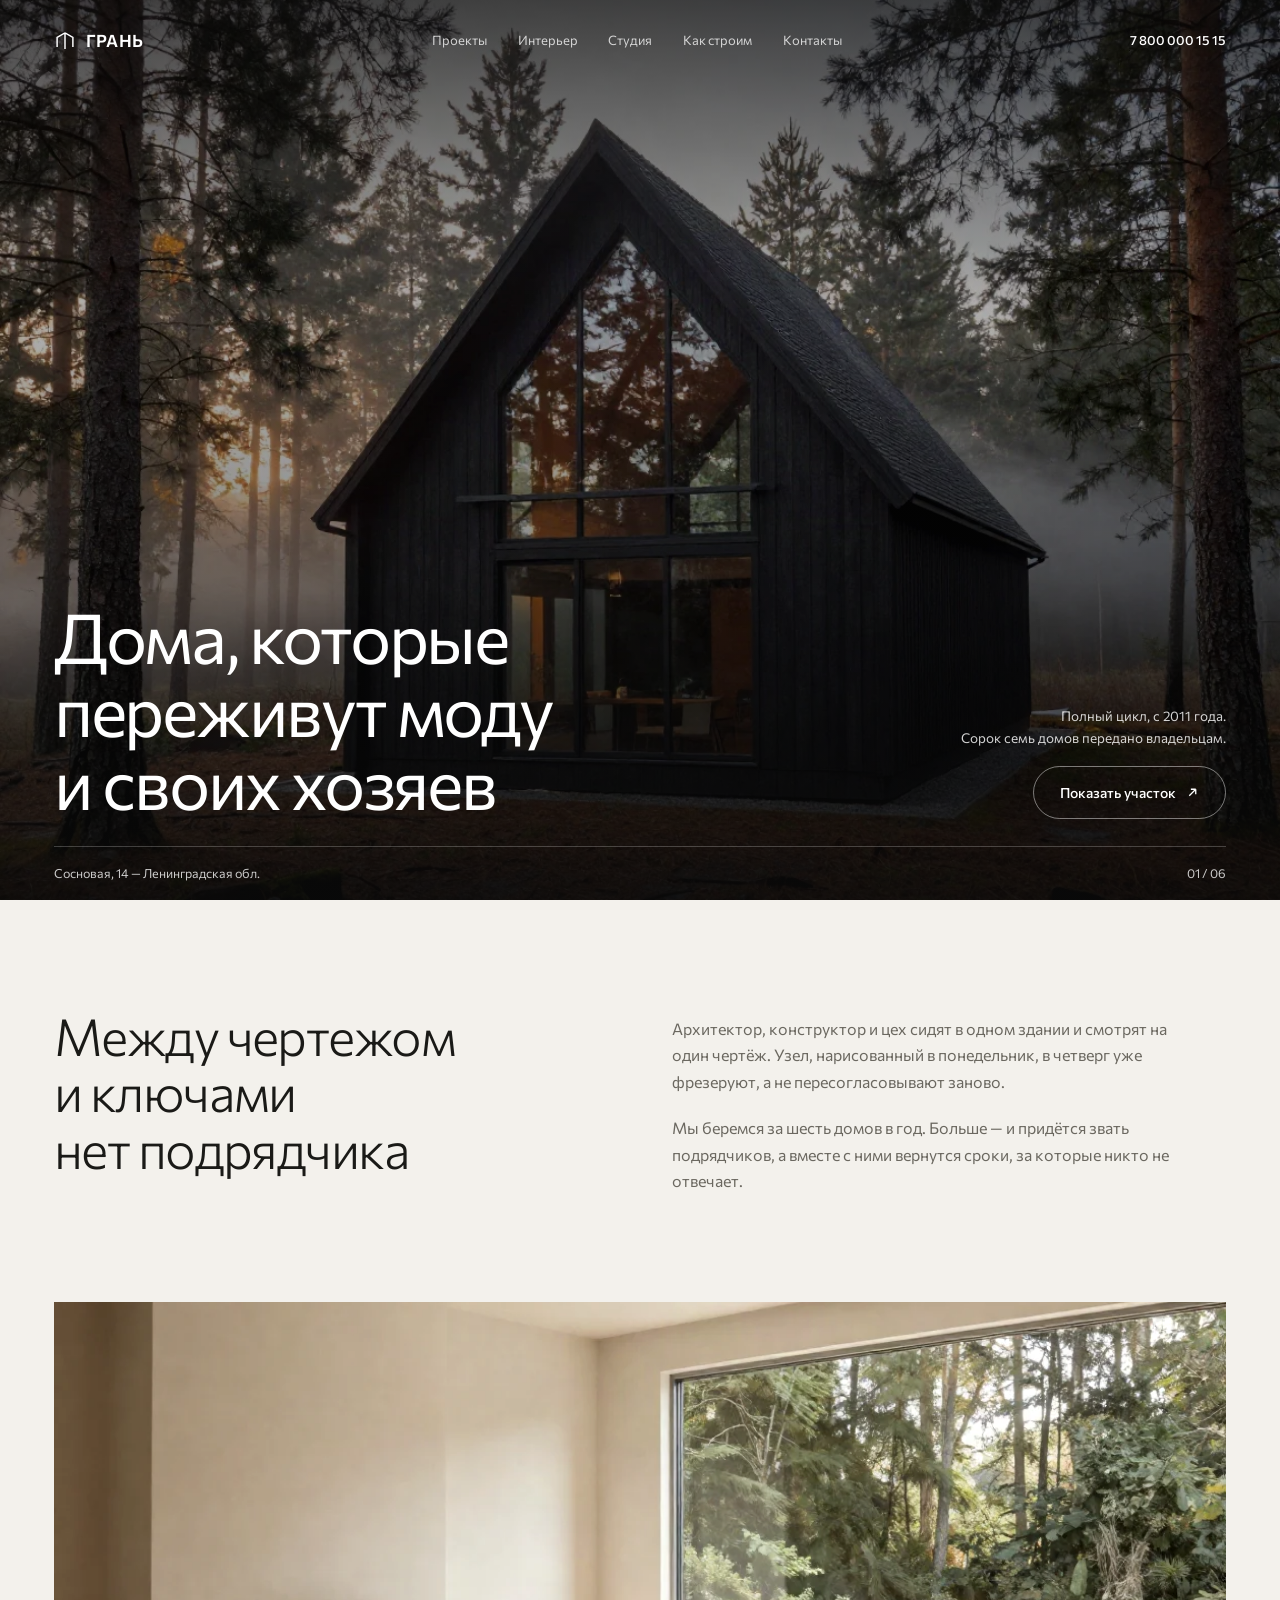
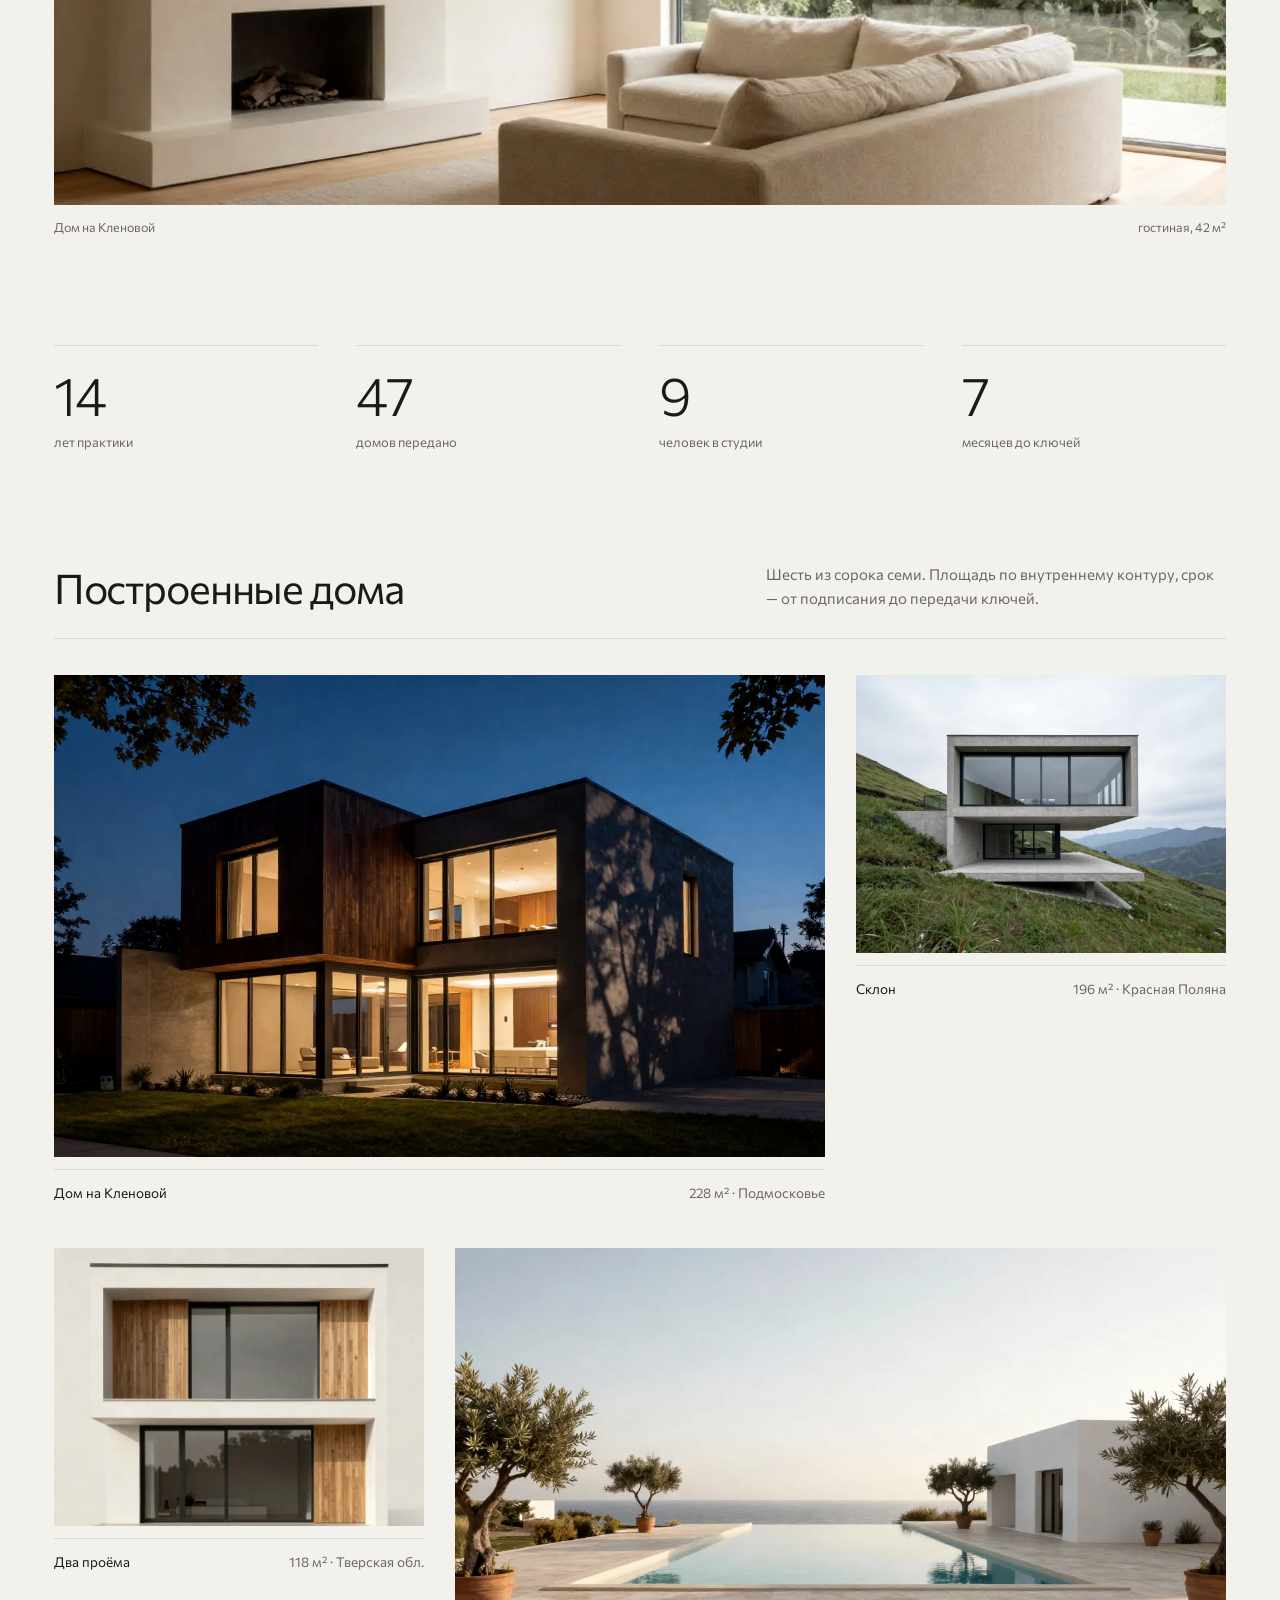
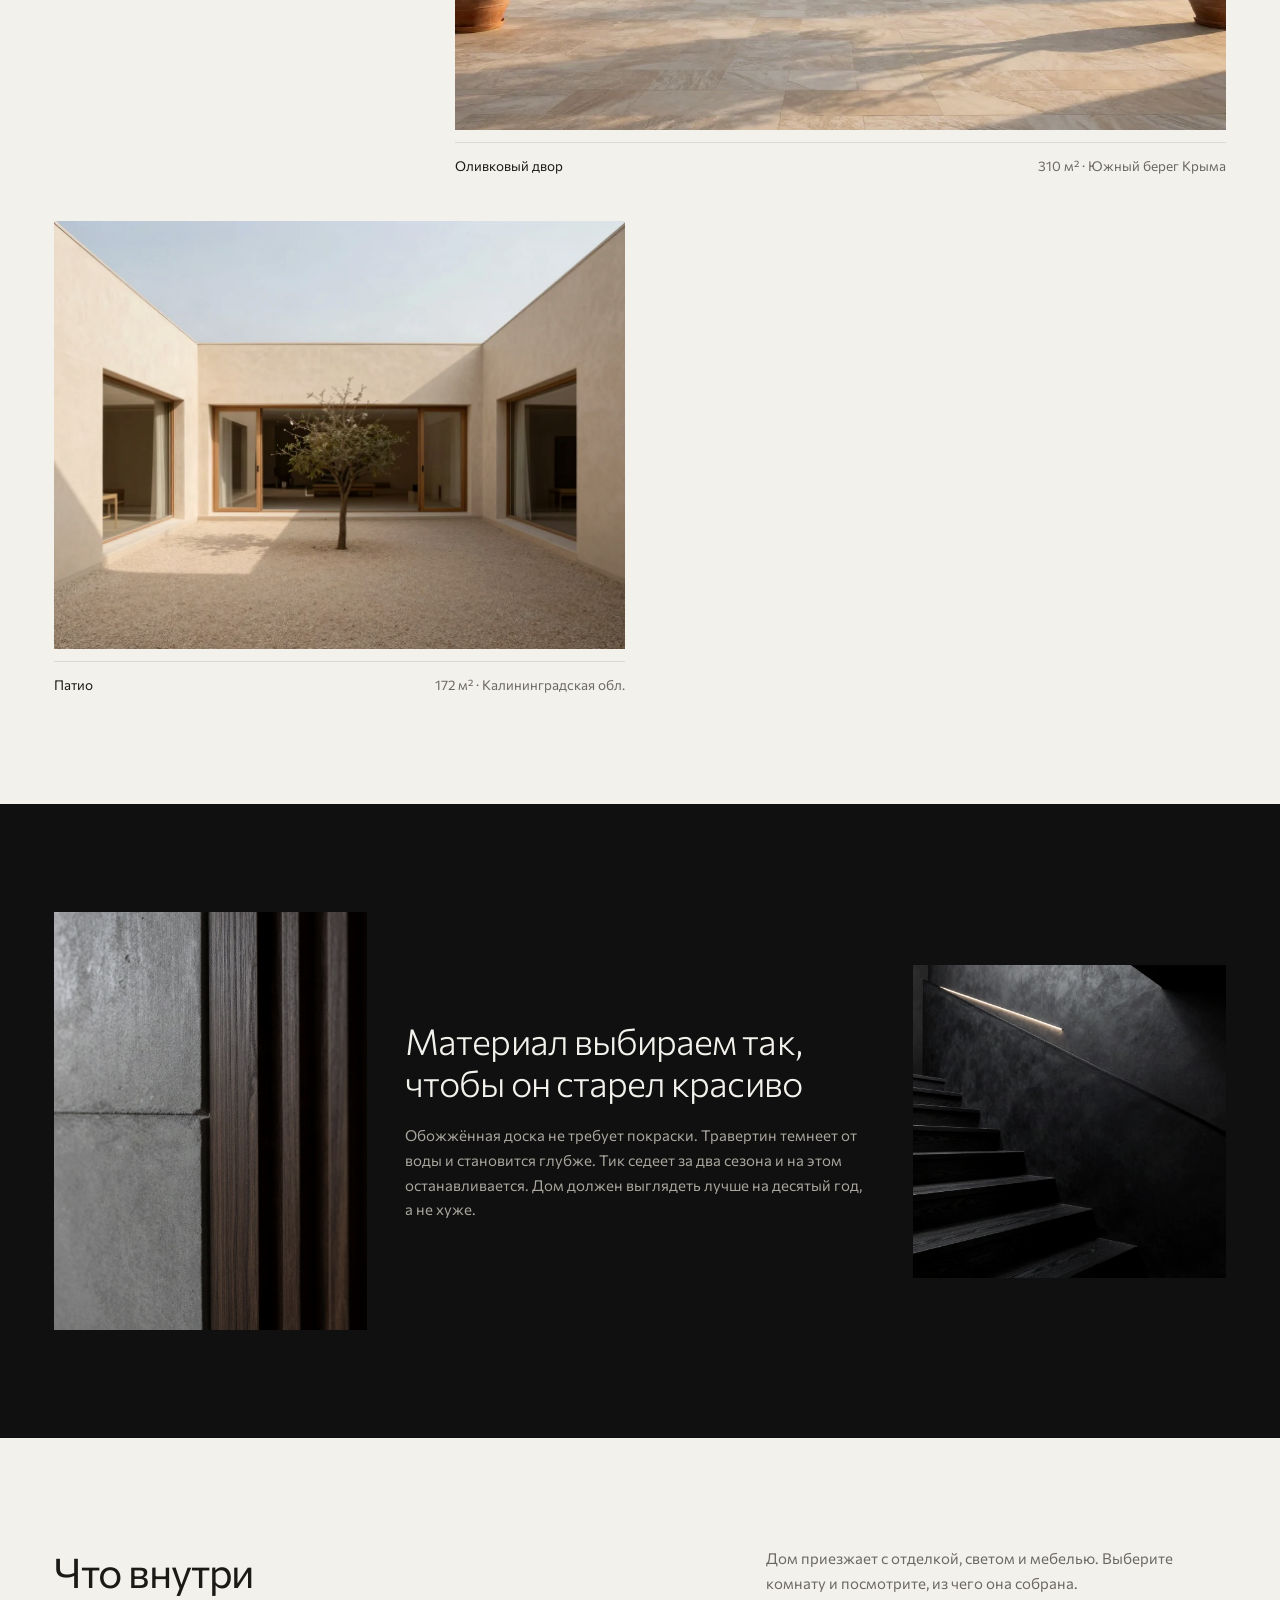
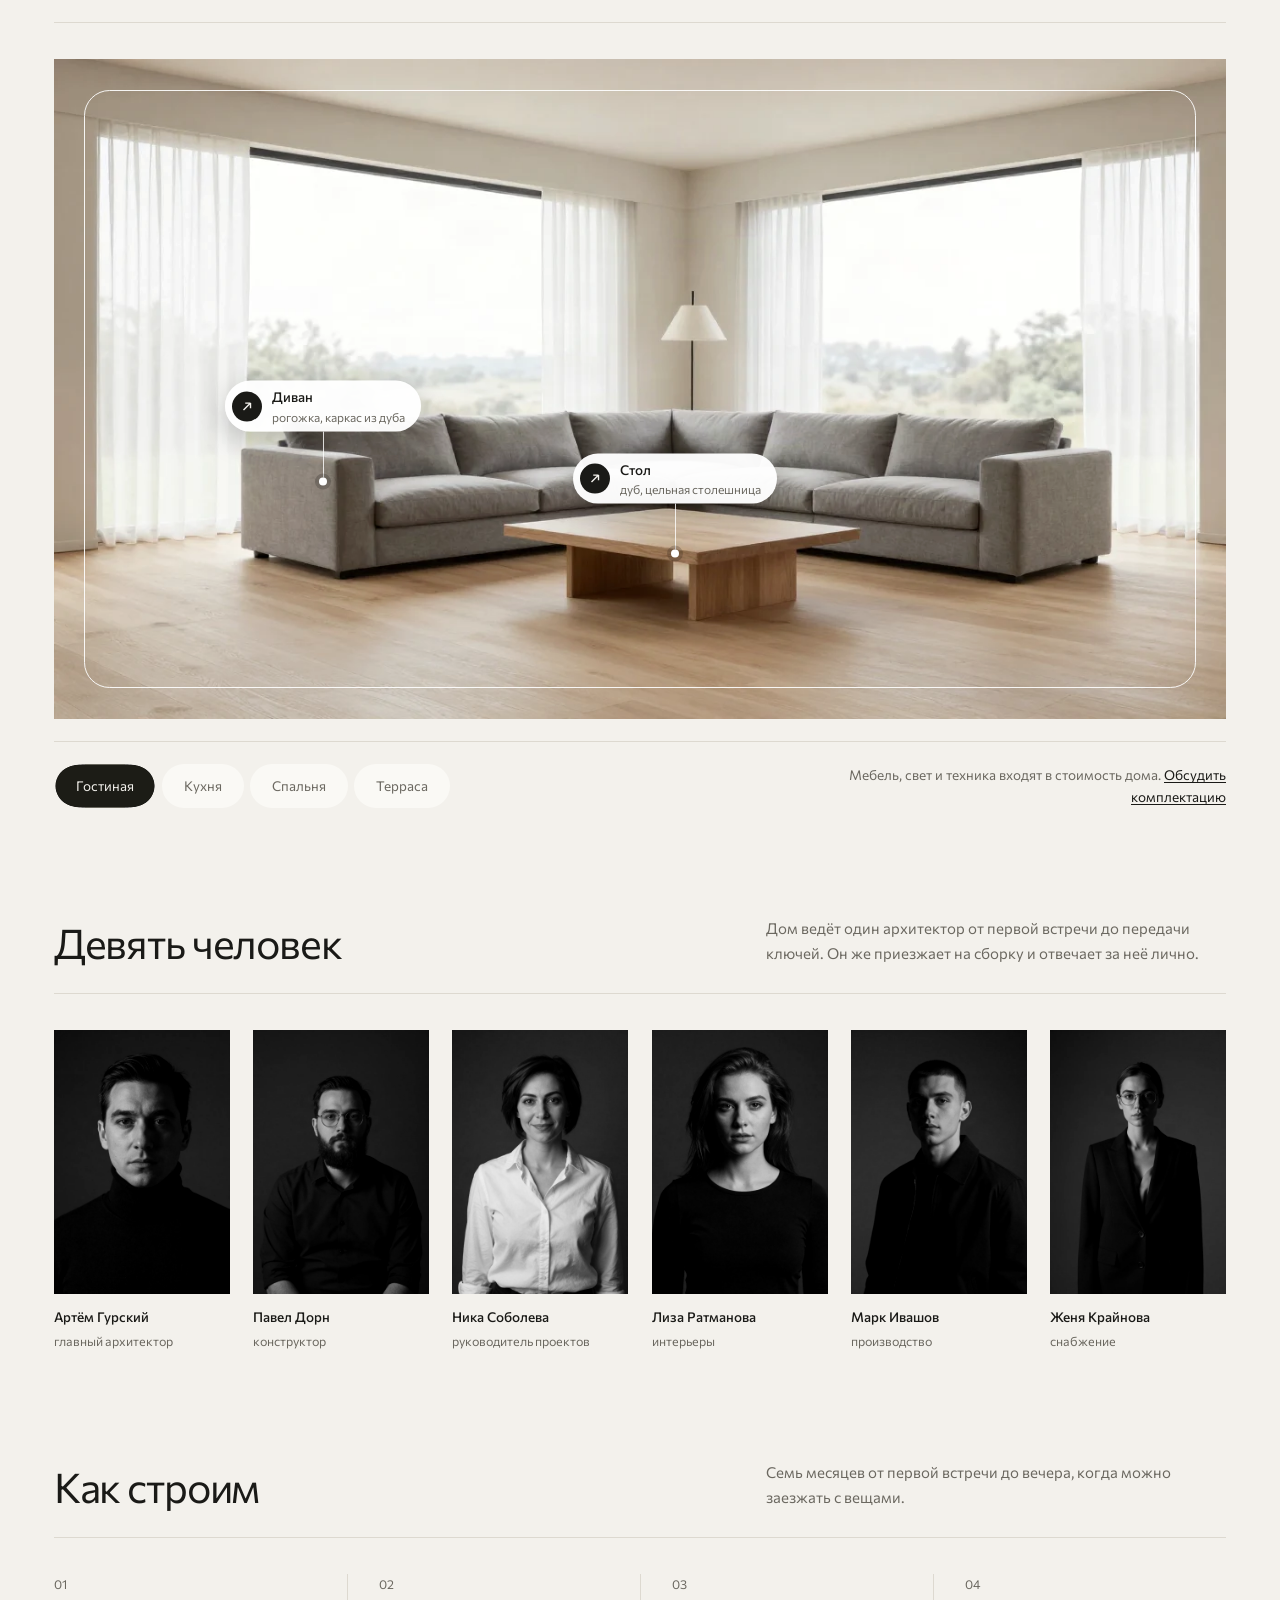
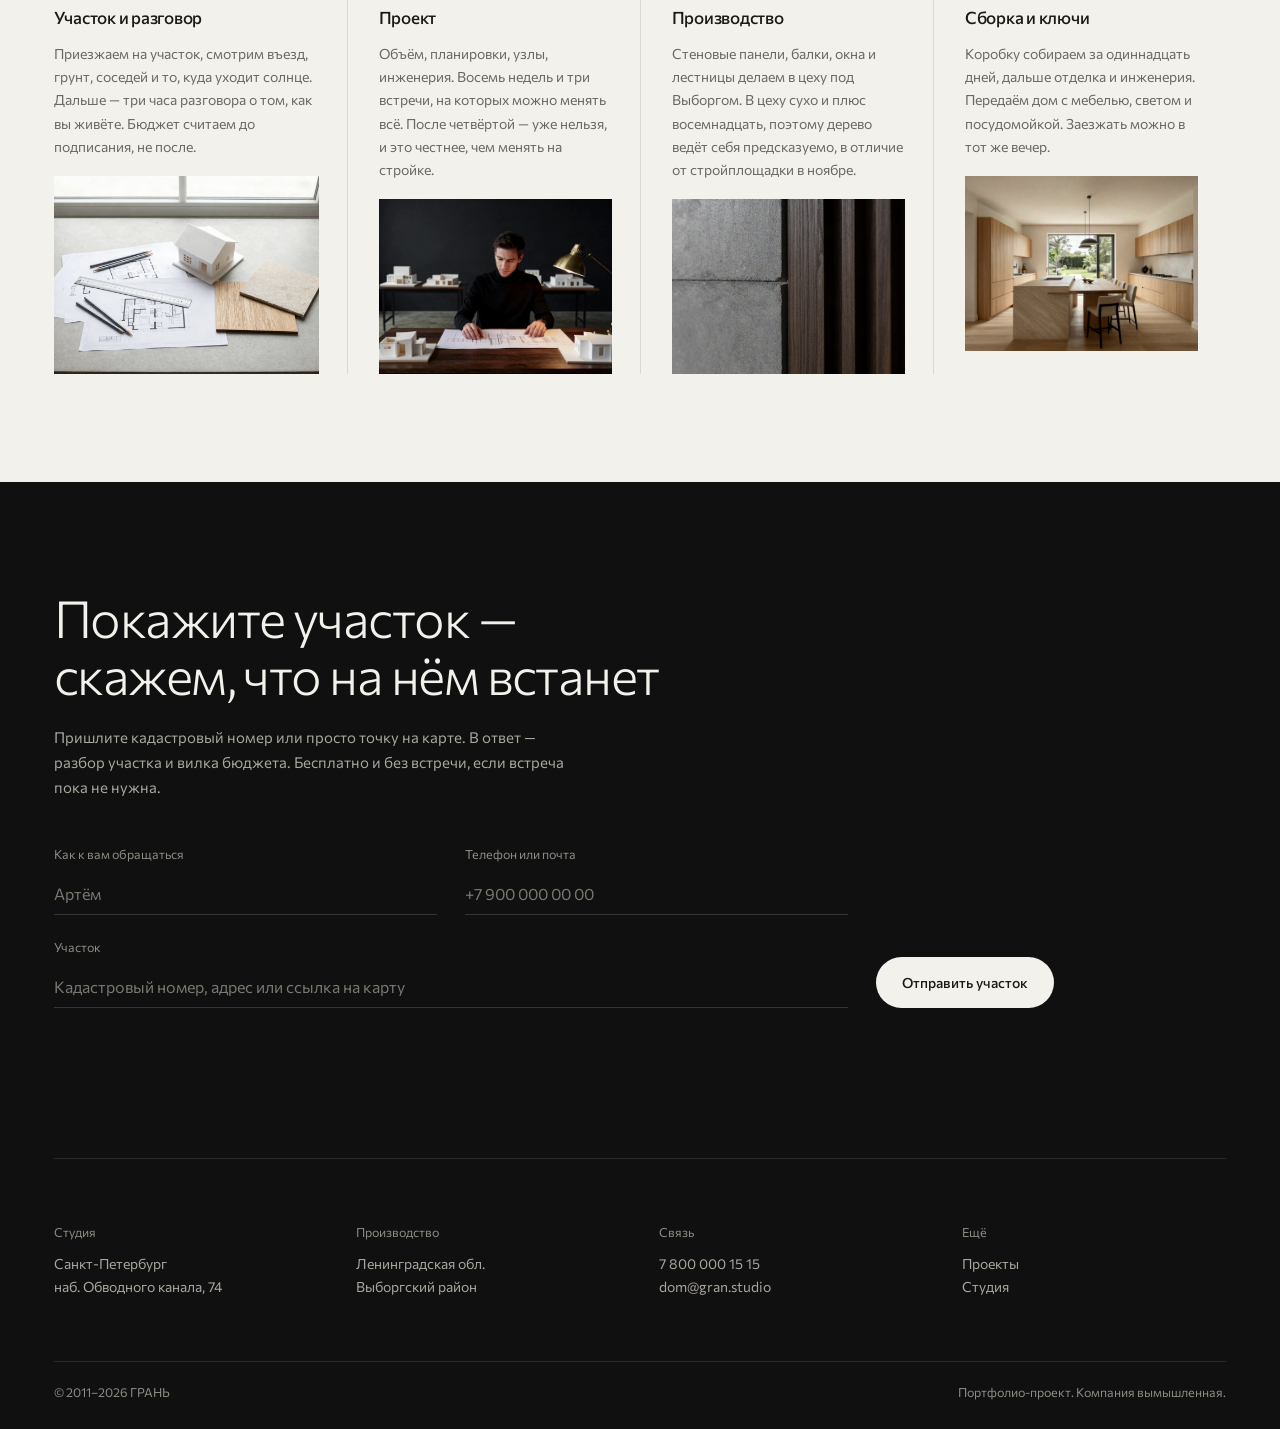
==== commit 483c6750: "Fix the missing photo, close the dead zone, grade the photography The broken image in step 04 was a " ====
--- a/index.html
+++ b/index.html
@@ -282,12 +282,17 @@
     </div>
   </div>
 
+  <div class="roomsrow">
   <div class="rooms" role="tablist" aria-label="Комнаты">
     <span class="rooms__goo" aria-hidden="true"><span class="rooms__blob"></span><span class="rooms__drop"></span></span>
     <button class="rooms__t is-on" type="button" role="tab" aria-selected="true"  data-room="living">Гостиная</button>
     <button class="rooms__t"       type="button" role="tab" aria-selected="false" data-room="kitchen">Кухня</button>
     <button class="rooms__t"       type="button" role="tab" aria-selected="false" data-room="bedroom">Спальня</button>
     <button class="rooms__t"       type="button" role="tab" aria-selected="false" data-room="terrace">Терраса</button>
+  </div>
+
+  <p class="roomsrow__n">Мебель, свет и техника входят в стоимость дома.
+     <a href="#talk">Обсудить комплектацию</a></p>
   </div>
 </section>
 
--- a/styles.css
+++ b/styles.css
@@ -177,7 +177,9 @@
 .say__c p { font-size: 16px; color: var(--stone); max-width: 52ch; }
 
 .wide { padding: 0 var(--gut) var(--band); }
-.wide img { width: 100%; aspect-ratio: 21 / 9; object-fit: cover; }
+/* один грейд на все снимки, кроме первого экрана: без него подборка
+   разъезжается по температуре и перестаёт читаться как одна съёмка */
+.wide img { width: 100%; aspect-ratio: 21 / 9; object-fit: cover; filter: saturate(.9) contrast(1.04); }
 .wide figcaption {
   display: flex; justify-content: space-between; gap: 16px;
   padding-top: 12px; font-size: 12.5px; color: var(--stone);
@@ -215,12 +217,22 @@
 .work__list > :nth-child(3) { grid-column: span 2; }
 .work__list > :nth-child(5) { grid-column: span 3; }
 .card button { display: block; width: 100%; padding: 0; text-align: left; }
-.card img { width: 100%; aspect-ratio: 4 / 3; object-fit: cover; transition: transform var(--t-slow); }
+.card img { width: 100%; aspect-ratio: 4 / 3; object-fit: cover; filter: saturate(.9) contrast(1.04); transition: transform var(--t-slow), filter var(--t-mid); }
 .card--wide img { aspect-ratio: 16 / 10; }
-.card button:hover img { transform: scale(1.02); }
-.card__c { display: flex; justify-content: space-between; gap: 14px; padding-top: 12px; font-size: 13.5px; }
+.card button:hover img { transform: scale(1.02); filter: saturate(1) contrast(1); }
+.card__c {
+  display: flex; justify-content: space-between; gap: 14px;
+  margin-top: 12px; padding-top: 12px;
+  border-top: 1px solid var(--hair);
+  font-size: 13.5px;
+}
 .card__c span:last-child { color: var(--stone); }
-.card button:hover .card__c span:first-child { text-decoration: underline; text-underline-offset: 3px; }
+.card__c span:first-child {
+  background-image: linear-gradient(var(--ink), var(--ink));
+  background-size: 0% 1px; background-position: 0 100%; background-repeat: no-repeat;
+  transition: background-size var(--t-mid);
+}
+.card button:hover .card__c span:first-child { background-size: 100% 1px; }
 
 /* ============================================================
    5. МАТЕРИАЛЫ — тёмная полоса
@@ -231,7 +243,7 @@
   gap: clamp(18px, 3vw, 48px); align-items: center;
   padding: var(--band) var(--gut);
 }
-.dark img { width: 100%; object-fit: cover; }
+.dark img { width: 100%; object-fit: cover; filter: saturate(.85) contrast(1.05); }
 .dark__a img { aspect-ratio: 3 / 4; }
 .dark__b img { aspect-ratio: 1 / 1; }
 .dark__t { display: grid; gap: 20px; }
@@ -252,7 +264,7 @@
 .stage__slides, .slide { position: absolute; inset: 0; }
 .slide { opacity: 0; transition: opacity var(--t-mid); }
 .slide.is-on { opacity: 1; }
-.slide img { width: 100%; height: 100%; object-fit: cover; }
+.slide img { width: 100%; height: 100%; object-fit: cover; filter: saturate(.92) contrast(1.03); }
 .stage__frame {
   position: absolute; z-index: 3; inset: clamp(14px, 2.4vw, 32px);
   border: 1.5px solid rgba(255,255,255,.9);
@@ -293,7 +305,25 @@
 .pin__s { width: 1px; height: 46px; background: rgba(255,255,255,.8); }
 .pin__d { width: 8px; height: 8px; border-radius: 50%; background: #fff; box-shadow: 0 0 0 4px rgba(0,0,0,.18); }
 
-.rooms { position: relative; display: flex; flex-wrap: wrap; gap: 6px; margin-top: clamp(14px, 2vw, 22px); width: fit-content; }
+/* ряд вкладок берёт всю ширину и завершает секцию: справа — что входит в дом.
+   Раньше вкладки висели одни на огромном пустом поле. */
+.roomsrow {
+  display: flex; flex-wrap: wrap; justify-content: space-between; align-items: center;
+  gap: 16px clamp(20px, 4vw, 60px);
+  margin-top: clamp(14px, 2vw, 22px);
+  padding-top: clamp(14px, 2vw, 22px);
+  border-top: 1px solid var(--hair);
+}
+.roomsrow__n { font-size: 13.5px; color: var(--stone); max-width: 42ch; text-align: right; }
+.roomsrow__n a {
+  color: var(--ink);
+  background-image: linear-gradient(var(--ink), var(--ink));
+  background-size: 100% 1px; background-position: 0 100%; background-repeat: no-repeat;
+  transition: background-size var(--t-fast);
+}
+.roomsrow__n a:hover { background-size: 0% 1px; }
+
+.rooms { position: relative; display: flex; flex-wrap: wrap; gap: 6px; width: fit-content; }
 .rooms__goo { position: absolute; inset: 0; z-index: 0; filter: url(#gooey); pointer-events: none; }
 .rooms__blob, .rooms__drop { position: absolute; top: 0; left: 0; height: 100%; background: var(--ink); border-radius: 999px; will-change: transform, width; }
 .rooms__blob { transition: transform var(--t-mid), width var(--t-mid); }
@@ -339,7 +369,7 @@
 .how__n { font-size: 12.5px; color: var(--stone); font-variant-numeric: tabular-nums; }
 .how__list h3 { font-size: 17px; font-weight: 500; letter-spacing: -.015em; }
 .how__list p { font-size: 14px; color: var(--stone); }
-.how__list img { width: 100%; aspect-ratio: 4 / 3; object-fit: cover; margin-top: 8px; }
+.how__list img { width: 100%; aspect-ratio: 4 / 3; object-fit: cover; margin-top: 8px; filter: saturate(.9) contrast(1.04); }
 
 /* ============================================================
    9. КОНТАКТ
@@ -461,6 +491,8 @@
   .card img, .card--wide img { aspect-ratio: 4 / 3; }
   .dark { grid-template-columns: 1fr; }
   .stage { aspect-ratio: 4 / 3; }
+  .roomsrow { justify-content: flex-start; }
+  .roomsrow__n { text-align: left; max-width: none; }
   .studio__row { grid-template-columns: repeat(2, 1fr); }
   .how__list { grid-template-columns: 1fr; }
   .how__list li + li { border-left: 0; padding-left: 0; border-top: 1px solid var(--hair); padding-top: 26px; }
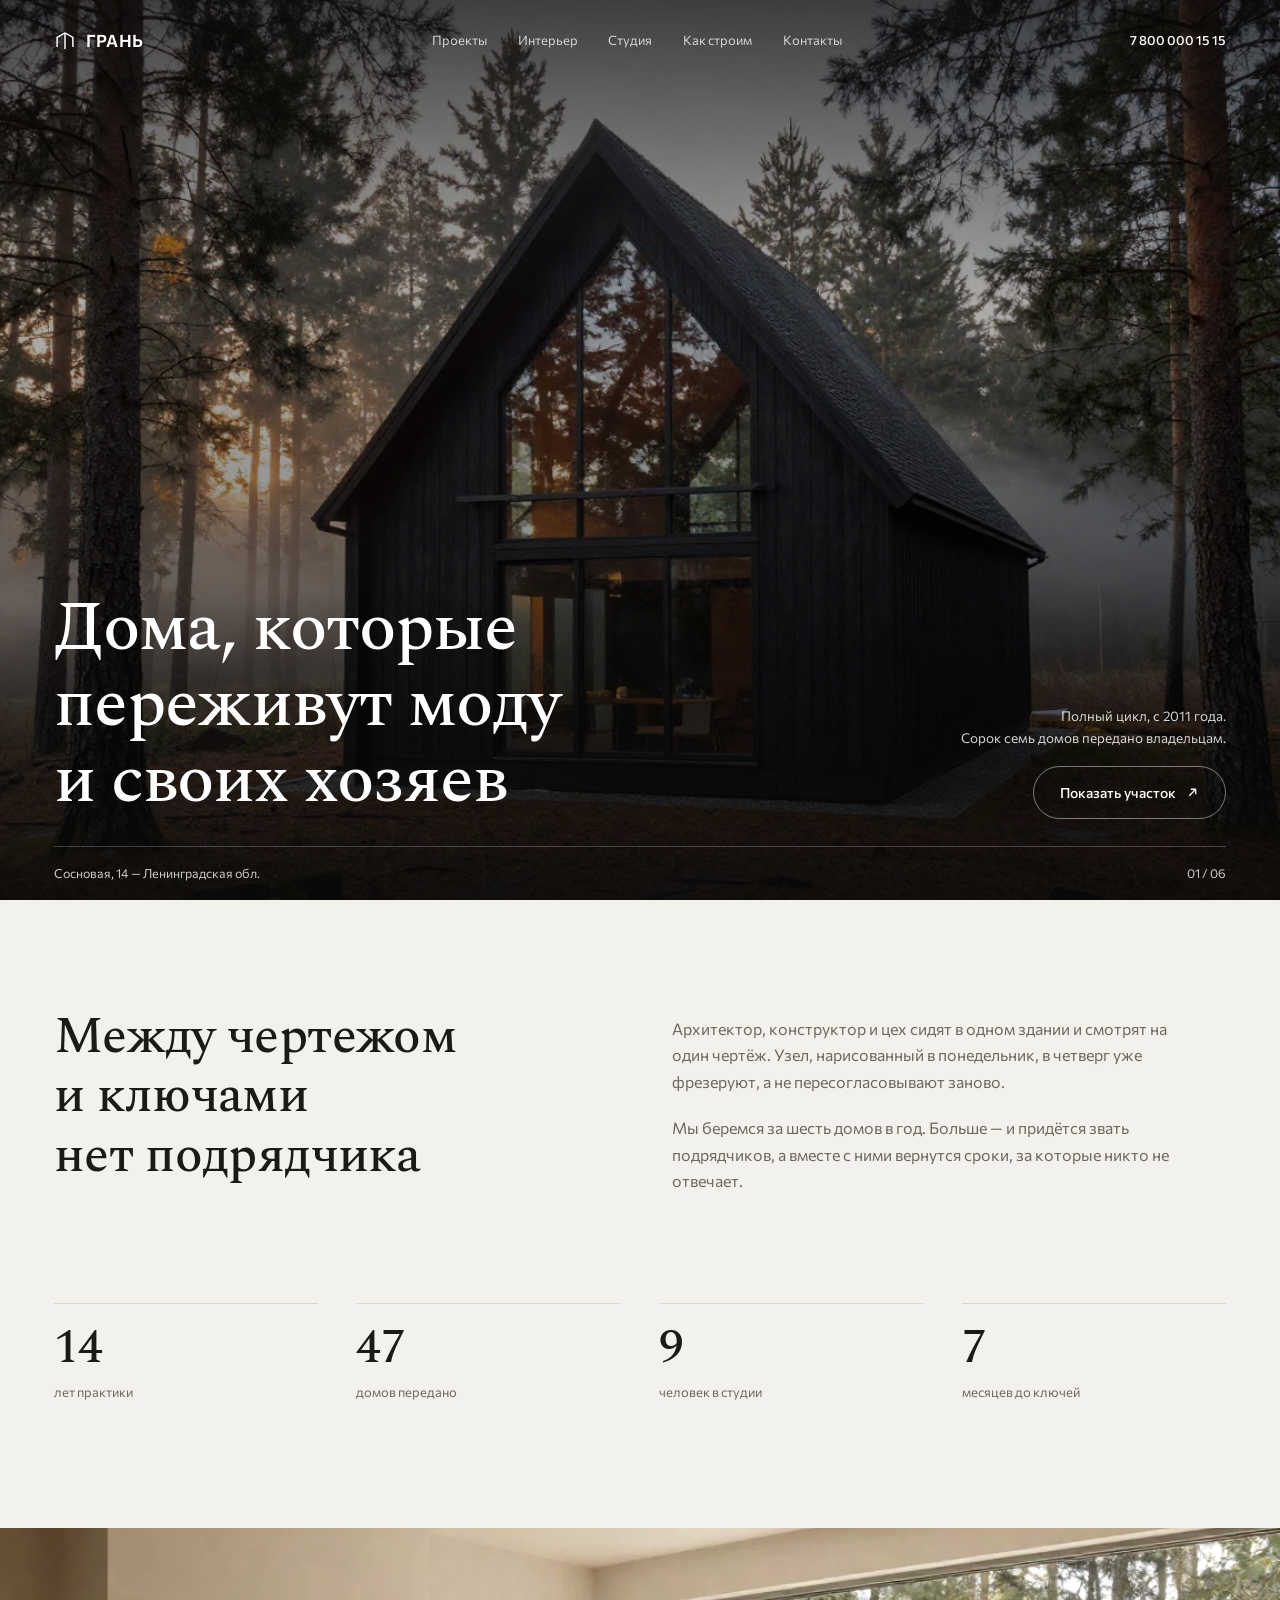
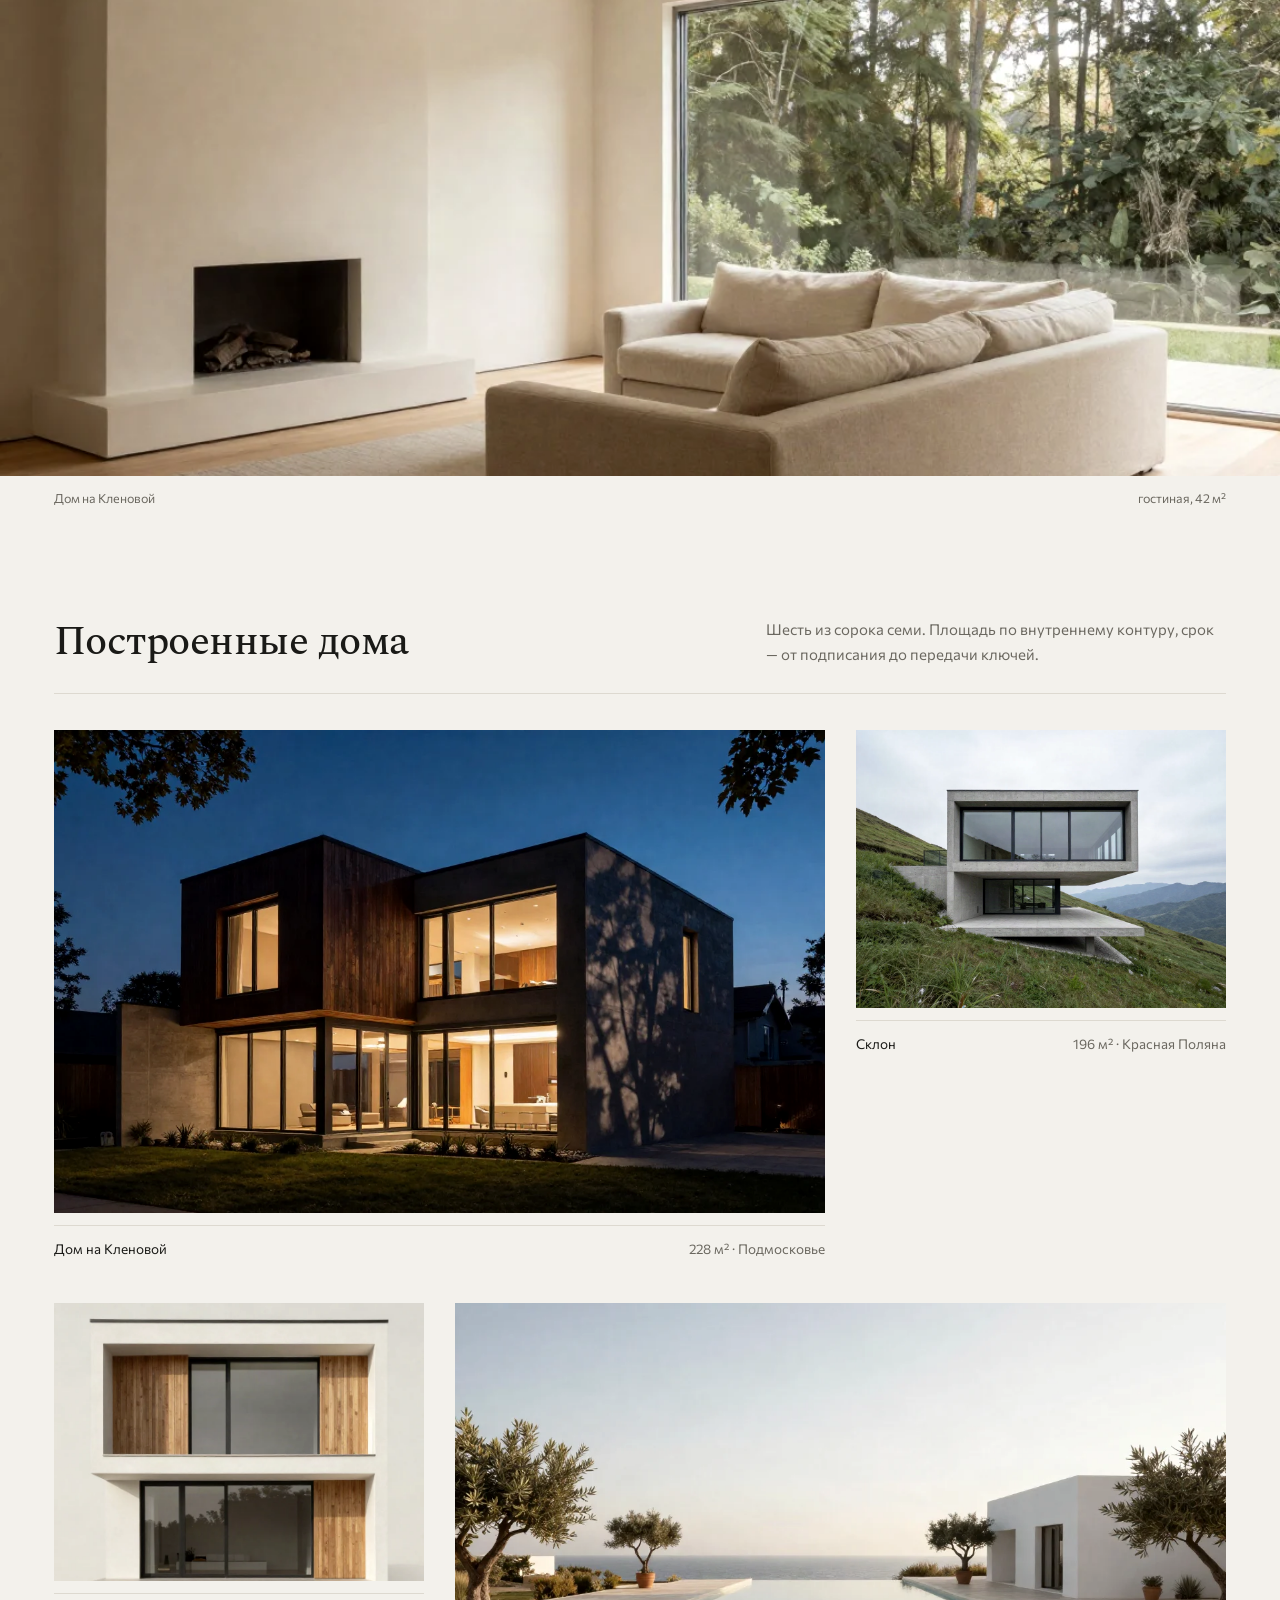
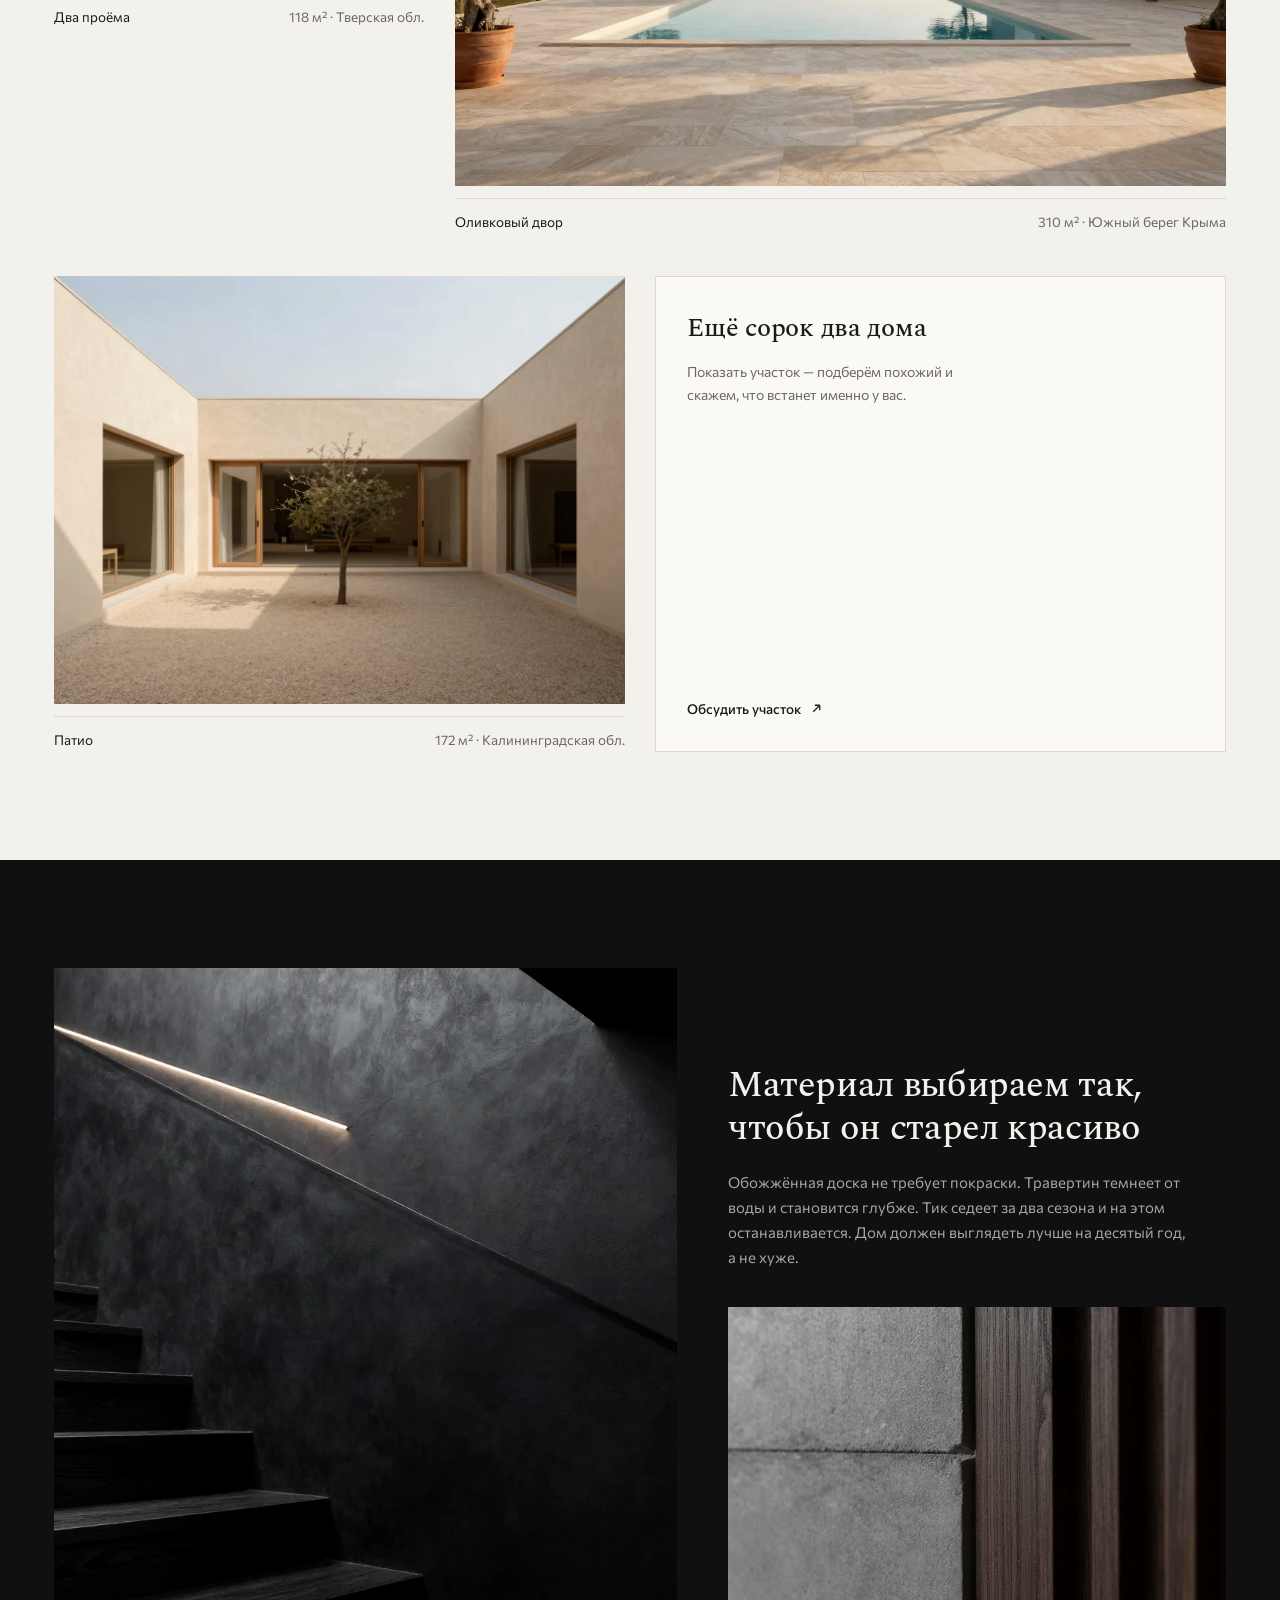
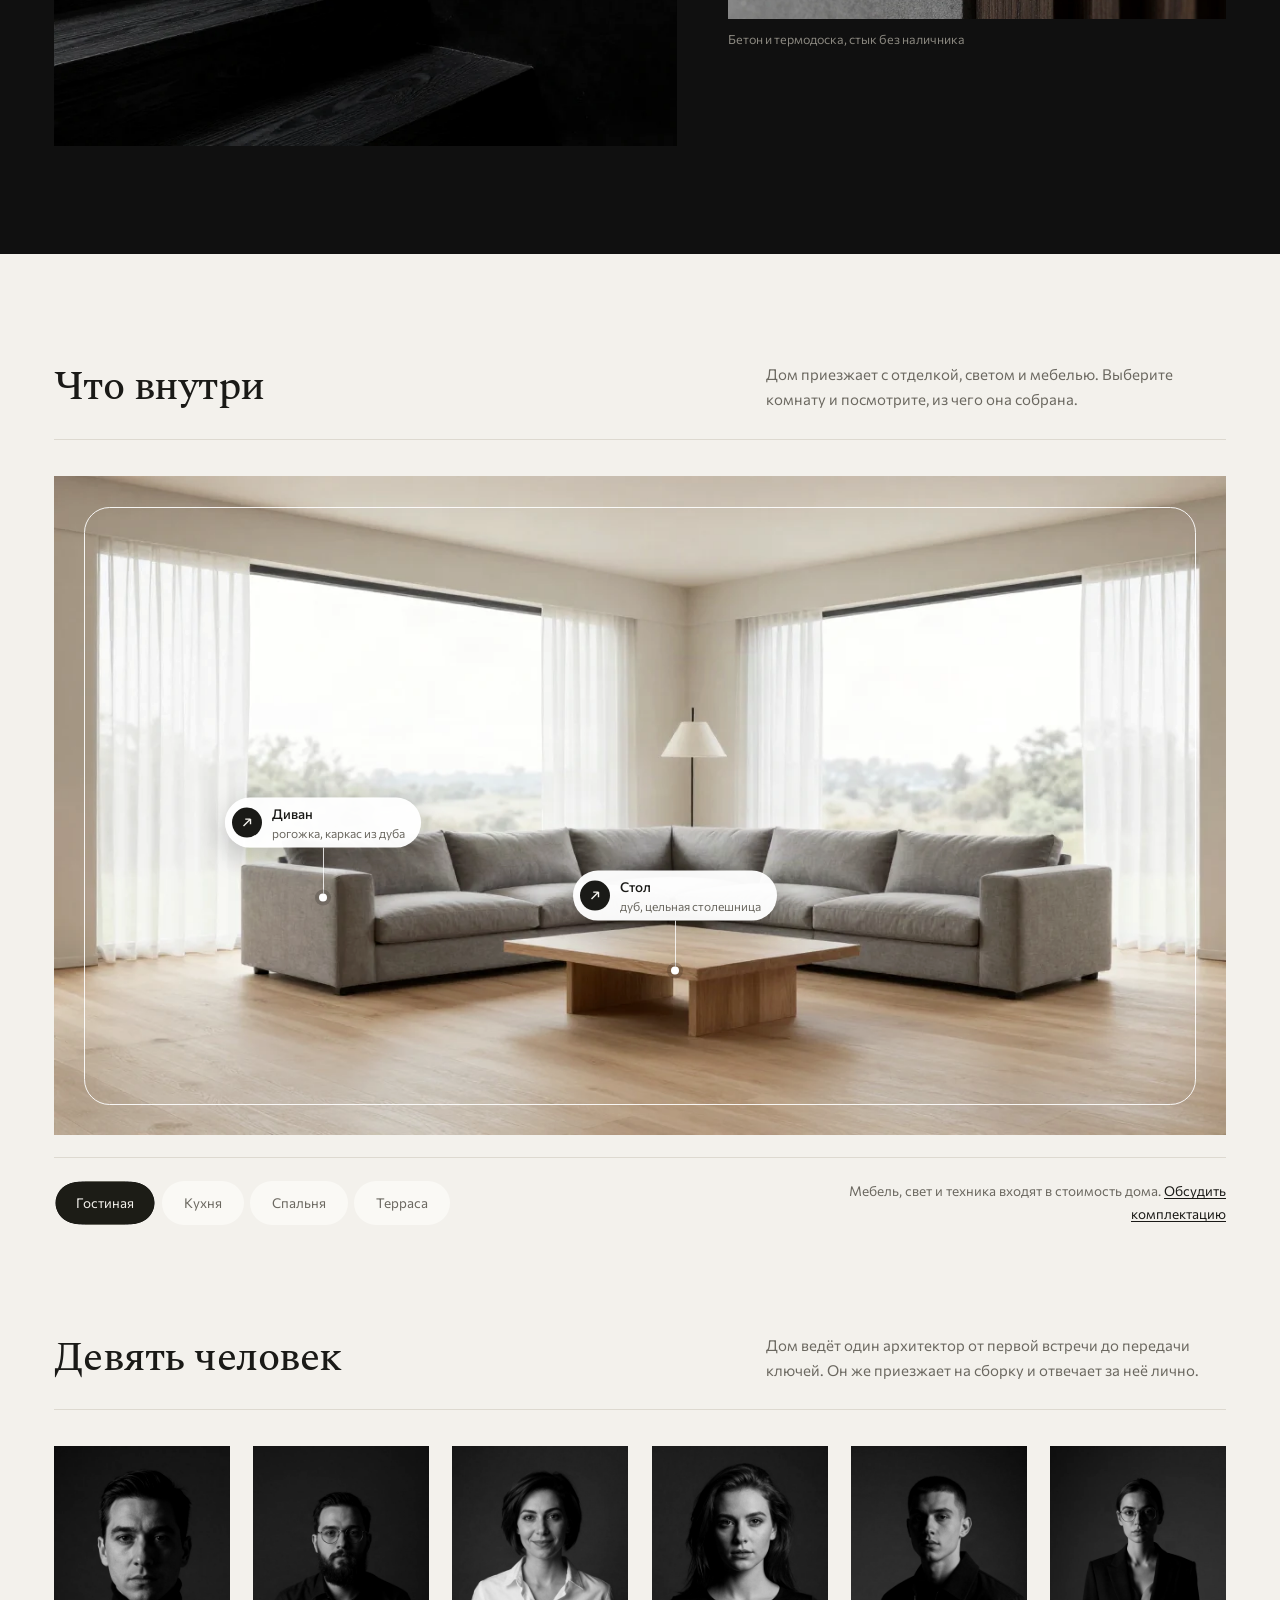
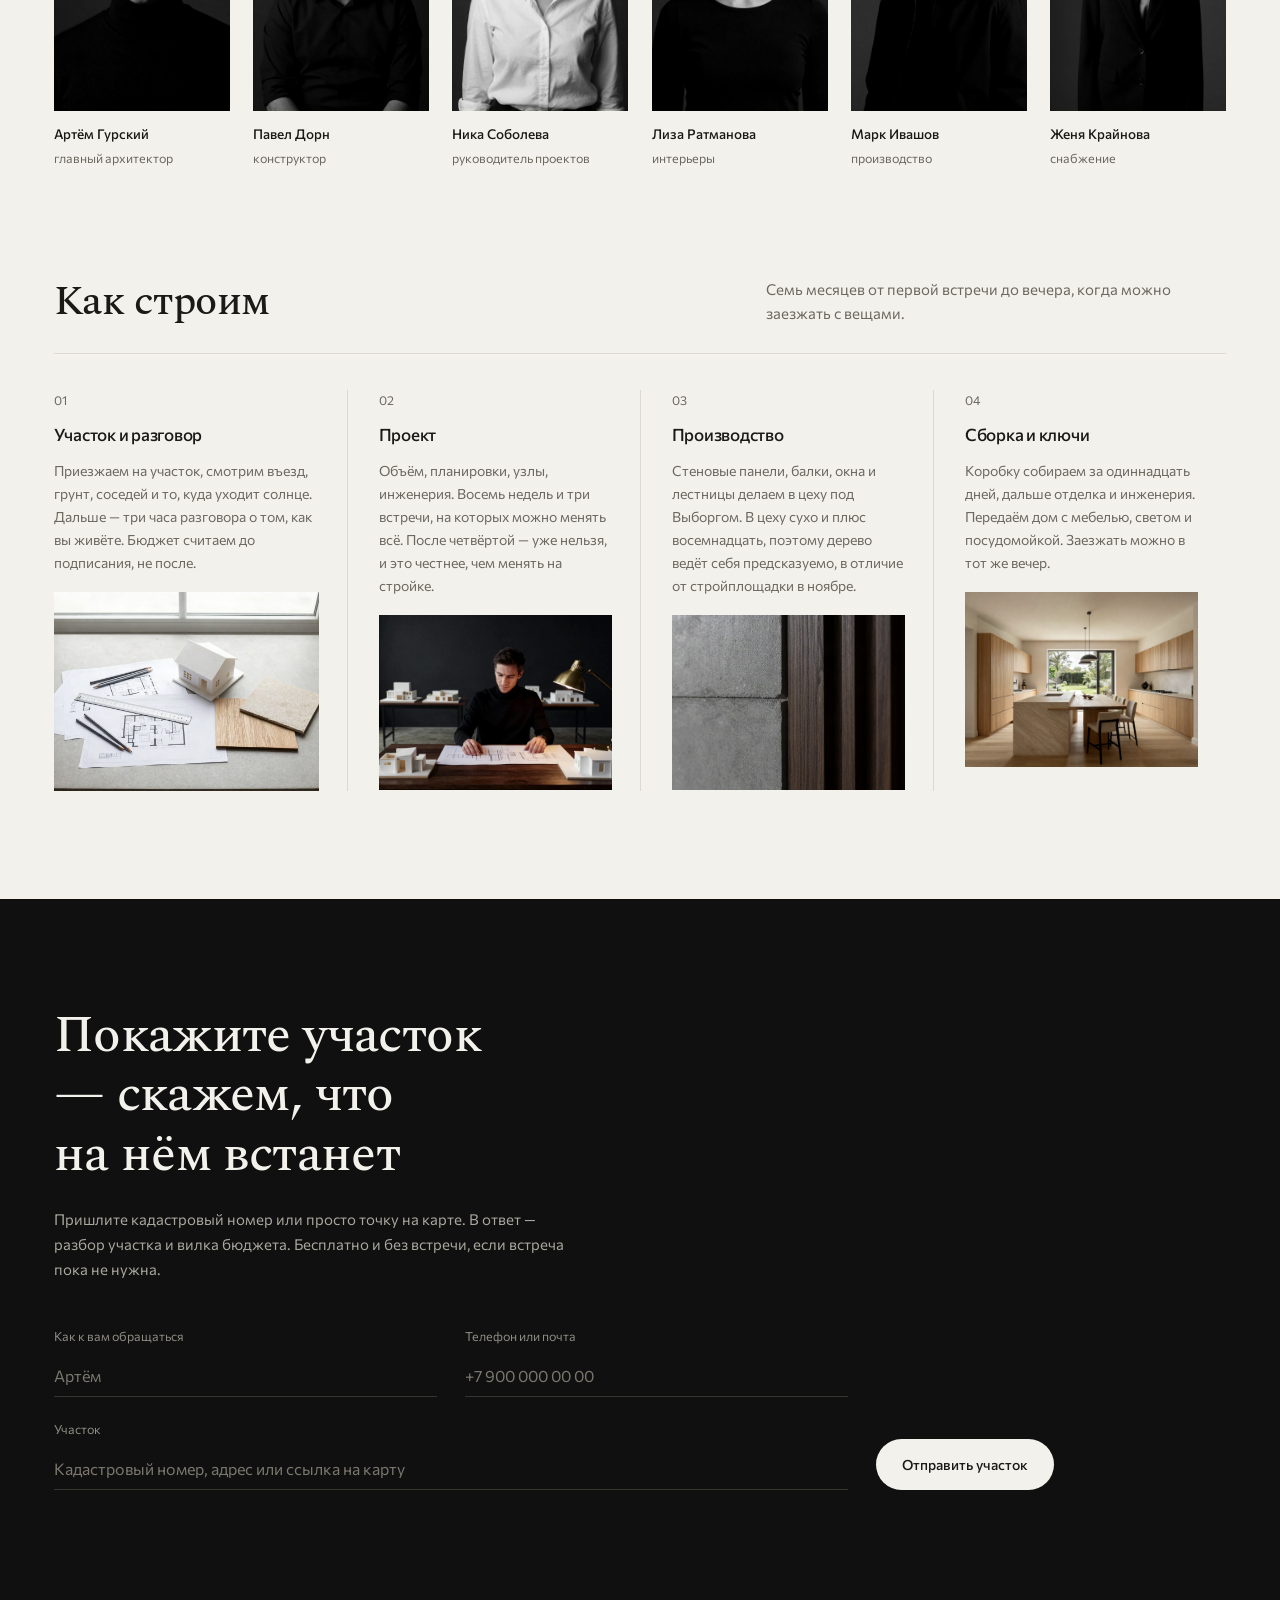
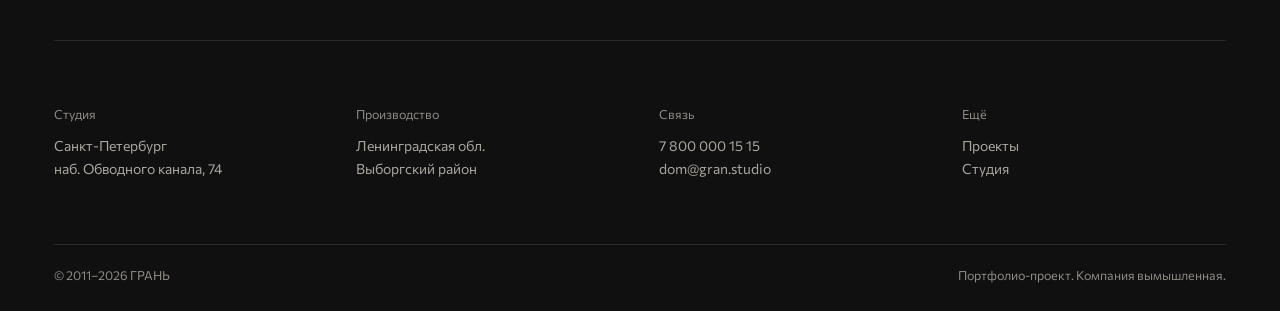
==== commit 369cf9b5: "Pair a serif with the sans and fix four weak blocks Four grotesques had been tried in a row and the " ====
--- a/index.html
+++ b/index.html
@@ -5,6 +5,7 @@
 <meta name="viewport" content="width=device-width, initial-scale=1, viewport-fit=cover">
 <title>ГРАНЬ — производство частных домов</title>
 <meta name="description" content="ГРАНЬ — производство частных домов полного цикла. Проектируем, изготавливаем и собираем сами: между чертежом и ключами нет подрядчика.">
+<link rel="stylesheet" href="assets/fonts/spectral.css">
 <link rel="stylesheet" href="assets/fonts/commissioner.css">
 <link rel="stylesheet" href="styles.css">
 </head>
@@ -82,22 +83,21 @@
     <p>Мы беремся за шесть домов в год. Больше — и придётся звать подрядчиков,
        а вместе с ними вернутся сроки, за которые никто не отвечает.</p>
   </div>
-</section>
-
-<figure class="wide">
+
+  <dl class="nums">
+    <div><dt>14</dt><dd>лет практики</dd></div>
+    <div><dt>47</dt><dd>домов передано</dd></div>
+    <div><dt>9</dt><dd>человек в студии</dd></div>
+    <div><dt>7</dt><dd>месяцев до ключей</dd></div>
+  </dl>
+</section>
+
+<figure class="bleed">
   <img src="ebb2e062-1f54-4143-8872-7576cb596163.webp"
        alt="Гостиная с камином в нише, бежевыми стенами и панорамным окном в лес"
        width="1152" height="864" loading="lazy" decoding="async">
   <figcaption><span>Дом на Кленовой</span><span>гостиная, 42 м²</span></figcaption>
 </figure>
-
-<!-- ========== 3. ЦИФРЫ ========== -->
-<section class="nums" aria-label="Студия в цифрах">
-  <div><b>14</b><span>лет практики</span></div>
-  <div><b>47</b><span>домов передано</span></div>
-  <div><b>9</b><span>человек в студии</span></div>
-  <div><b>7</b><span>месяцев до ключей</span></div>
-</section>
 
 <!-- ========== 4. ПРОЕКТЫ ========== -->
 <section class="work" id="work" aria-labelledby="work-title">
@@ -168,27 +168,39 @@
         <span class="card__c"><span>Патио</span><span>172 м² · Калининградская обл.</span></span>
       </button>
     </li>
+    <li class="card card--all">
+      <a href="#talk">
+        <span class="card__all">
+          <b>Ещё сорок два дома</b>
+          <span>Показать участок — подберём похожий и скажем, что встанет
+                именно у вас.</span>
+        </span>
+        <span class="card__go">Обсудить участок<svg aria-hidden="true"><use href="#arrow"/></svg></span>
+      </a>
+    </li>
   </ul>
 </section>
 
 <!-- ========== 5. МАТЕРИАЛЫ ========== -->
 <section class="dark">
-  <figure class="dark__a">
-    <img src="3239ee6d-171e-44fc-b7ec-80def38d3c31.webp"
-         alt="Стык бетонного блока и тёмной деревянной обшивки крупным планом"
-         width="832" height="1248" loading="lazy" decoding="async">
-  </figure>
-  <div class="dark__t">
-    <h2>Материал выбираем так, чтобы он старел красиво</h2>
-    <p>Обожжённая доска не требует покраски. Травертин темнеет от воды и
-       становится глубже. Тик седеет за два сезона и на этом останавливается.
-       Дом должен выглядеть лучше на десятый год, а не хуже.</p>
-  </div>
-  <figure class="dark__b">
+  <figure class="dark__big">
     <img src="2a7af6f0-0494-46bf-a302-40c9118bf445.webp"
          alt="Тёмная лестница с линейной подсветкой вдоль стены"
          width="1024" height="1024" loading="lazy" decoding="async">
   </figure>
+
+  <div class="dark__t">
+    <h2>Материал выбираем так, чтобы он старел красиво</h2>
+    <p>Обожжённая доска не требует покраски. Травертин темнеет от воды
+       и становится глубже. Тик седеет за два сезона и на этом
+       останавливается. Дом должен выглядеть лучше на десятый год, а не хуже.</p>
+    <figure class="dark__small">
+      <img src="3239ee6d-171e-44fc-b7ec-80def38d3c31.webp"
+           alt="Стык бетонного блока и тёмной деревянной обшивки крупным планом"
+           width="832" height="1248" loading="lazy" decoding="async">
+      <figcaption>Бетон и термодоска, стык без наличника</figcaption>
+    </figure>
+  </div>
 </section>
 
 <!-- ========== 6. ЧТО ВНУТРИ ========== -->
--- a/assets/fonts/spectral.css
+++ b/assets/fonts/spectral.css
@@ -0,0 +1,15 @@
+/* Spectral (OFL) — антиква на заголовках.
+   Пара к Commissioner: тот держит интерфейс и текст, эта — высказывания.
+   До неё на сайте были только гротески, и характер не читался. */
+@font-face {
+  font-family: 'Spectral';
+  src: url([data-uri]) format('woff2');
+  font-weight: 300 500; font-display: swap;
+  unicode-range: U+0301, U+0400-045F, U+0490-0491, U+04B0-04B1, U+2116;
+}
+@font-face {
+  font-family: 'Spectral';
+  src: url([data-uri]) format('woff2');
+  font-weight: 300 500; font-display: swap;
+  unicode-range: U+0000-00FF, U+0131, U+0152-0153, U+2000-206F, U+2212;
+}
--- a/styles.css
+++ b/styles.css
@@ -17,6 +17,9 @@
   --gut: clamp(20px, 4.2vw, 68px);
   --band: clamp(76px, 12vh, 168px);
 
+  --say: 'Spectral', Georgia, serif;   /* высказывания */
+  --ui:  'Commissioner', system-ui, sans-serif;  /* интерфейс и текст */
+
   --t-fast: 180ms cubic-bezier(.2,.7,.3,1);
   --t-mid:  460ms cubic-bezier(.16,.84,.28,1);
   --t-slow: 1200ms cubic-bezier(.16,.84,.28,1);
@@ -31,7 +34,7 @@
   margin: 0;
   background: var(--paper);
   color: var(--ink);
-  font-family: 'Commissioner', system-ui, sans-serif;
+  font-family: var(--ui);
   font-size: 16px; line-height: 1.65; font-weight: 400;
   -webkit-font-smoothing: antialiased;
   overflow-x: hidden;
@@ -69,8 +72,10 @@
   border-bottom: 1px solid var(--hair);
 }
 .head h2 {
+  font-family: var(--say);
+  font-family: var(--say);
   font-size: clamp(1.5rem, 3.2vw, 2.7rem);
-  font-weight: 400; line-height: 1.12; letter-spacing: -.028em;
+  font-weight: 300; line-height: 1.16; letter-spacing: -.012em;
   text-wrap: balance;
 }
 .head p { font-size: 15px; color: var(--stone); max-width: 46ch; justify-self: end; }
@@ -134,8 +139,10 @@
   padding: 0 var(--gut) clamp(18px, 3vh, 34px);
 }
 .lead__t {
+  font-family: var(--say);
+  font-family: var(--say);
   font-size: clamp(2.1rem, 5.4vw, 4.9rem);
-  font-weight: 400; line-height: 1.06; letter-spacing: -.032em;
+  font-weight: 300; line-height: 1.1; letter-spacing: -.014em;
   max-width: 17ch;
 }
 .lead__side { display: grid; gap: 18px; justify-items: end; text-align: right; }
@@ -169,38 +176,46 @@
   padding: var(--band) var(--gut);
 }
 .say__t {
+  font-family: var(--say);
+  font-family: var(--say);
   font-size: clamp(1.7rem, 4vw, 3.4rem);
-  font-weight: 300; line-height: 1.1; letter-spacing: -.03em;
-  max-width: 15ch; text-wrap: balance;
+  font-weight: 300; line-height: 1.16; letter-spacing: -.012em;
+  max-width: 16ch; text-wrap: balance;
 }
 .say__c { display: grid; gap: 20px; padding-top: 8px; }
 .say__c p { font-size: 16px; color: var(--stone); max-width: 52ch; }
 
 .wide { padding: 0 var(--gut) var(--band); }
 /* один грейд на все снимки, кроме первого экрана: без него подборка
-   разъезжается по температуре и перестаёт читаться как одна съёмка */
-.wide img { width: 100%; aspect-ratio: 21 / 9; object-fit: cover; filter: saturate(.9) contrast(1.04); }
-.wide figcaption {
+   разъезжается по температуре и перестаёт читаться как одна съёмка.
+   Кадр идёт от края до края — второй кинематографичный вдох посреди страницы. */
+.bleed { margin-bottom: var(--band); }
+.bleed img { width: 100%; aspect-ratio: 21 / 9; object-fit: cover; filter: saturate(.9) contrast(1.04); }
+.bleed figcaption {
   display: flex; justify-content: space-between; gap: 16px;
-  padding-top: 12px; font-size: 12.5px; color: var(--stone);
+  margin: 0 var(--gut); padding-top: 12px;
+  font-size: 12.5px; color: var(--stone);
 }
 
 /* ============================================================
    3. ЦИФРЫ
    ============================================================ */
+/* цифры стоят внутри «подхода»: рядом с обещанием они читаются как
+   доказательство, а отдельной полосой висели ни к чему */
 .nums {
+  grid-column: 1 / -1;
   display: grid; grid-template-columns: repeat(4, 1fr);
   gap: clamp(16px, 3vw, 44px);
-  padding: 0 var(--gut) var(--band);
-}
-.nums div { padding-top: 22px; border-top: 1px solid var(--hair); }
-.nums b {
-  display: block;
-  font-size: clamp(2rem, 4.2vw, 3.4rem);
-  font-weight: 300; line-height: 1; letter-spacing: -.035em;
+  margin-top: clamp(30px, 5vh, 66px);
+}
+.nums div { padding-top: 20px; border-top: 1px solid var(--hair); }
+.nums dt {
+  font-family: var(--say);
+  font-size: clamp(1.9rem, 3.8vw, 3rem);
+  font-weight: 300; line-height: 1; letter-spacing: -.012em;
   font-variant-numeric: tabular-nums;
 }
-.nums span { display: block; margin-top: 10px; font-size: 13px; color: var(--stone); }
+.nums dd { margin: 10px 0 0; font-size: 13px; color: var(--stone); }
 
 /* ============================================================
    4. ПРОЕКТЫ
@@ -211,11 +226,26 @@
   gap: clamp(22px, 3.4vw, 52px) clamp(16px, 2.4vw, 34px);
   margin-top: clamp(26px, 4vh, 48px);
 }
-/* раскладка задана поимённо: ряды сходятся ровно, последний намеренно неполный */
+/* ряды сходятся ровно; последняя ячейка — не дыра, а переход к разговору */
 .card { grid-column: span 2; }
 .card--wide { grid-column: span 4; }
 .work__list > :nth-child(3) { grid-column: span 2; }
 .work__list > :nth-child(5) { grid-column: span 3; }
+.card--all { grid-column: span 3; }
+.card--all a {
+  display: flex; flex-direction: column; justify-content: space-between; gap: 26px;
+  height: 100%; min-height: clamp(180px, 20vw, 260px);
+  padding: clamp(20px, 2.4vw, 34px);
+  background: var(--chalk); border: 1px solid var(--hair);
+  transition: background-color var(--t-mid), border-color var(--t-mid);
+}
+.card--all a:hover { background: var(--paper); border-color: var(--stone); }
+.card__all { display: grid; gap: 10px; }
+.card__all b { font-family: var(--say); font-size: clamp(1.2rem, 2vw, 1.7rem); font-weight: 300; letter-spacing: -.01em; }
+.card__all span { font-size: 14px; color: var(--stone); max-width: 34ch; }
+.card__go { display: inline-flex; align-items: center; gap: 9px; font-size: 13.5px; font-weight: 500; }
+.card__go svg { width: 13px; height: 13px; transition: transform var(--t-mid); }
+.card--all a:hover .card__go svg { transform: translate(3px, -3px); }
 .card button { display: block; width: 100%; padding: 0; text-align: left; }
 .card img { width: 100%; aspect-ratio: 4 / 3; object-fit: cover; filter: saturate(.9) contrast(1.04); transition: transform var(--t-slow), filter var(--t-mid); }
 .card--wide img { aspect-ratio: 16 / 10; }
@@ -239,17 +269,21 @@
    ============================================================ */
 .dark {
   background: var(--void); color: var(--paper);
-  display: grid; grid-template-columns: 1fr 1.5fr 1fr;
-  gap: clamp(18px, 3vw, 48px); align-items: center;
+  display: grid; grid-template-columns: 1.25fr 1fr;
+  gap: clamp(24px, 4vw, 72px); align-items: center;
   padding: var(--band) var(--gut);
 }
 .dark img { width: 100%; object-fit: cover; filter: saturate(.85) contrast(1.05); }
-.dark__a img { aspect-ratio: 3 / 4; }
-.dark__b img { aspect-ratio: 1 / 1; }
-.dark__t { display: grid; gap: 20px; }
+.dark__big img { aspect-ratio: 4 / 5; }
+.dark__small { margin-top: clamp(10px, 2vh, 20px); }
+.dark__small img { aspect-ratio: 16 / 10; }
+.dark__small figcaption { padding-top: 10px; font-size: 12.5px; color: #8A877F; }
+.dark__t { display: grid; gap: 20px; align-content: center; }
 .dark__t h2 {
+  font-family: var(--say);
+  font-family: var(--say);
   font-size: clamp(1.4rem, 2.8vw, 2.3rem);
-  font-weight: 300; line-height: 1.16; letter-spacing: -.026em; text-wrap: balance;
+  font-weight: 300; line-height: 1.2; letter-spacing: -.01em; text-wrap: balance;
 }
 .dark__t p { font-size: 15px; color: #A9A69E; max-width: 46ch; }
 
@@ -377,9 +411,11 @@
 .talk { background: var(--void); color: var(--paper); }
 .talk__in { padding: var(--band) var(--gut); }
 .talk h2 {
+  font-family: var(--say);
+  font-family: var(--say);
   font-size: clamp(1.7rem, 4vw, 3.4rem);
-  font-weight: 300; line-height: 1.1; letter-spacing: -.03em;
-  max-width: 19ch; text-wrap: balance;
+  font-weight: 300; line-height: 1.16; letter-spacing: -.012em;
+  max-width: 20ch; text-wrap: balance;
 }
 .talk__p { margin-top: 22px; max-width: 52ch; font-size: 15px; color: #A9A69E; }
 
@@ -441,7 +477,7 @@
 .sheet::backdrop { background: rgba(10,10,8,.84); }
 .sheet__img { width: 100%; aspect-ratio: 16 / 9; object-fit: cover; }
 .sheet__b { padding: clamp(22px, 3.4vw, 44px); display: grid; gap: 14px; justify-items: start; }
-.sheet__b h3 { font-size: clamp(1.4rem, 2.8vw, 2.1rem); font-weight: 400; letter-spacing: -.026em; line-height: 1.1; }
+.sheet__b h3 { font-family: var(--say); font-size: clamp(1.4rem, 2.8vw, 2.1rem); font-weight: 400; letter-spacing: -.026em; line-height: 1.1; }
 .sheet__spec { font-size: 13px; color: var(--stone); }
 .sheet__text { font-size: 15px; max-width: 58ch; color: var(--stone); }
 .sheet__b .btn { margin-top: 8px; }
@@ -468,8 +504,7 @@
   .bar { grid-template-columns: auto auto; row-gap: 14px; }
   .bar__nav { grid-column: 1 / -1; justify-self: start; flex-wrap: wrap; }
   .bar__tel { justify-self: end; }
-  .dark { grid-template-columns: 1fr 1fr; }
-  .dark__t { grid-column: 1 / -1; order: -1; }
+
   .studio__row { grid-template-columns: repeat(3, 1fr); }
   .how__list { grid-template-columns: repeat(2, 1fr); row-gap: 34px; }
   .how__list li:nth-child(3) { border-left: 0; padding-left: 0; }
@@ -484,12 +519,13 @@
   .lead__side { justify-items: start; text-align: left; }
   .lead__foot { flex-wrap: wrap; }
   .say { grid-template-columns: 1fr; }
-  .wide img { aspect-ratio: 4 / 3; }
-  .nums { grid-template-columns: 1fr 1fr; }
+  .bleed img { aspect-ratio: 4 / 3; }
+  .nums { grid-template-columns: 1fr 1fr; gap: 26px clamp(16px,3vw,40px); }
   .work__list { grid-template-columns: 1fr; }
-  .card, .card--wide { grid-column: 1 / -1; }
+  .card, .card--wide, .card--all { grid-column: 1 / -1; }
   .card img, .card--wide img { aspect-ratio: 4 / 3; }
   .dark { grid-template-columns: 1fr; }
+  .dark__big img { aspect-ratio: 16 / 10; }
   .stage { aspect-ratio: 4 / 3; }
   .roomsrow { justify-content: flex-start; }
   .roomsrow__n { text-align: left; max-width: none; }
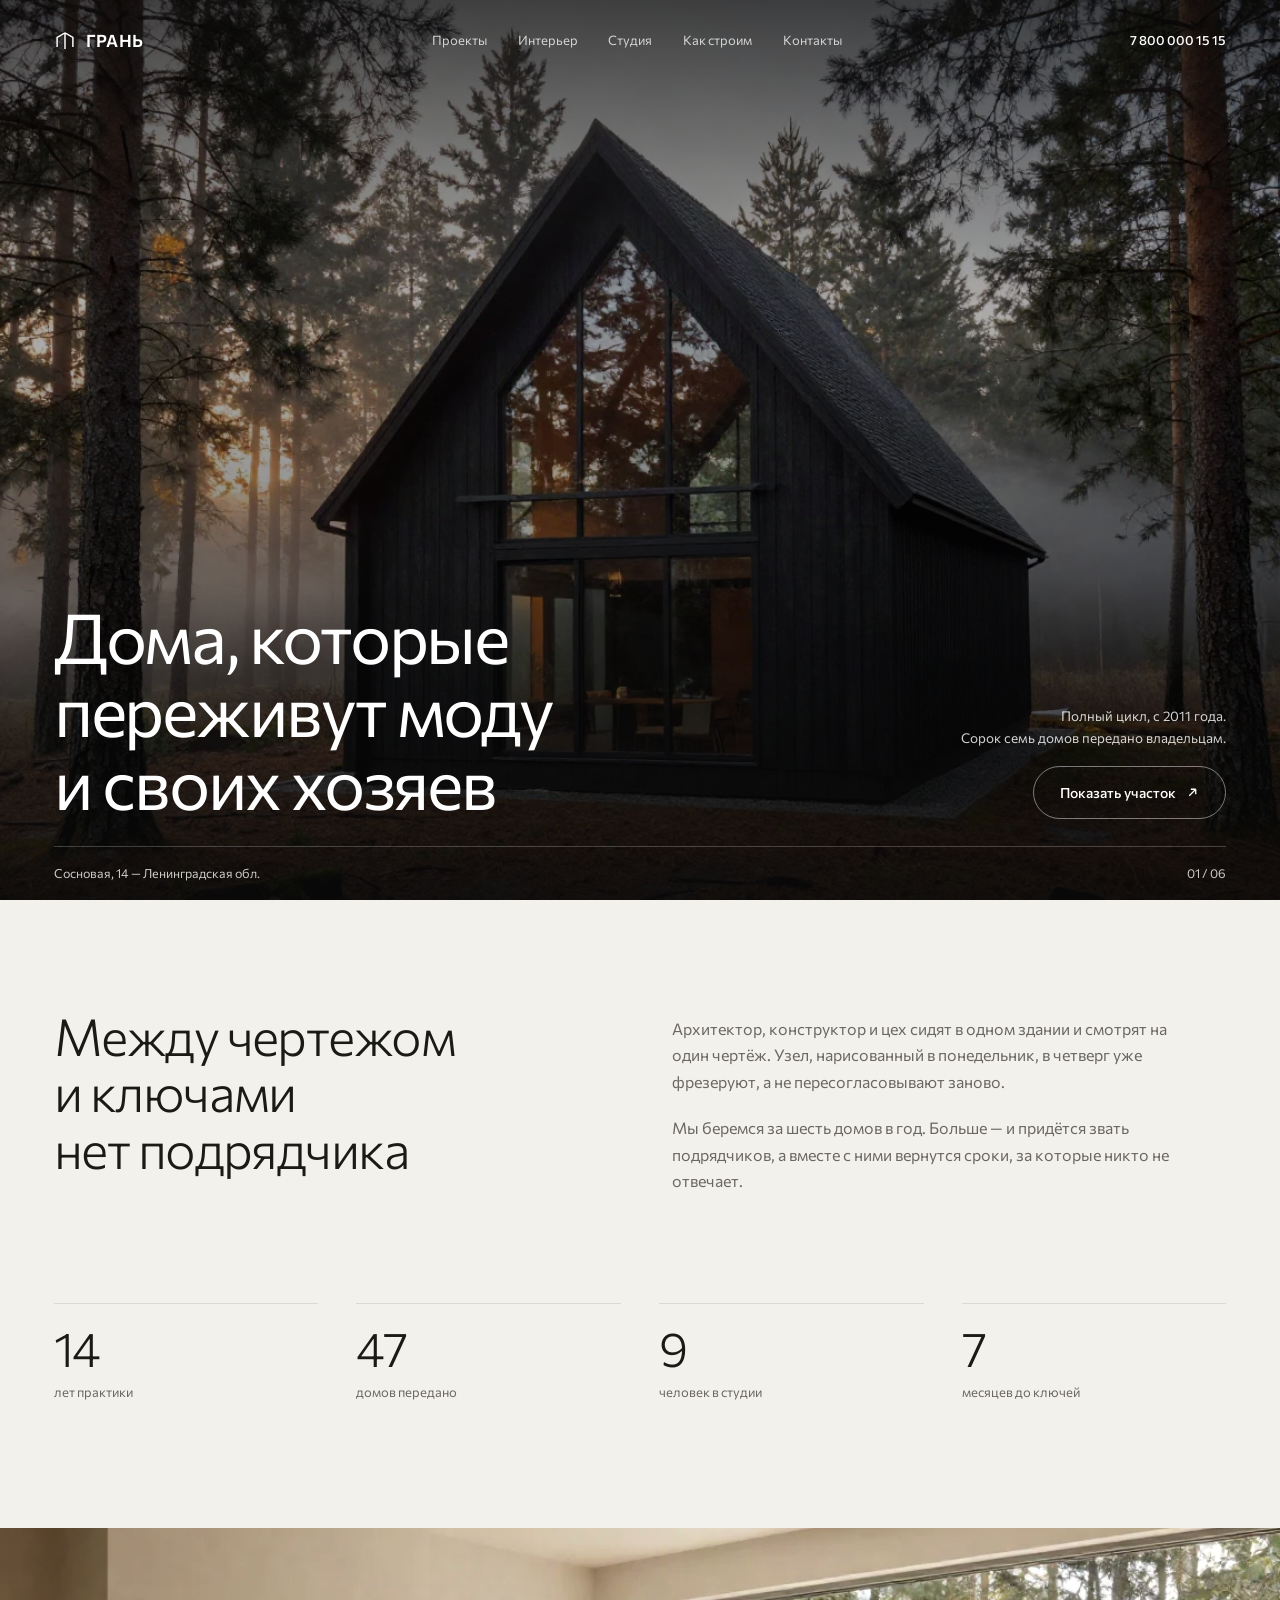
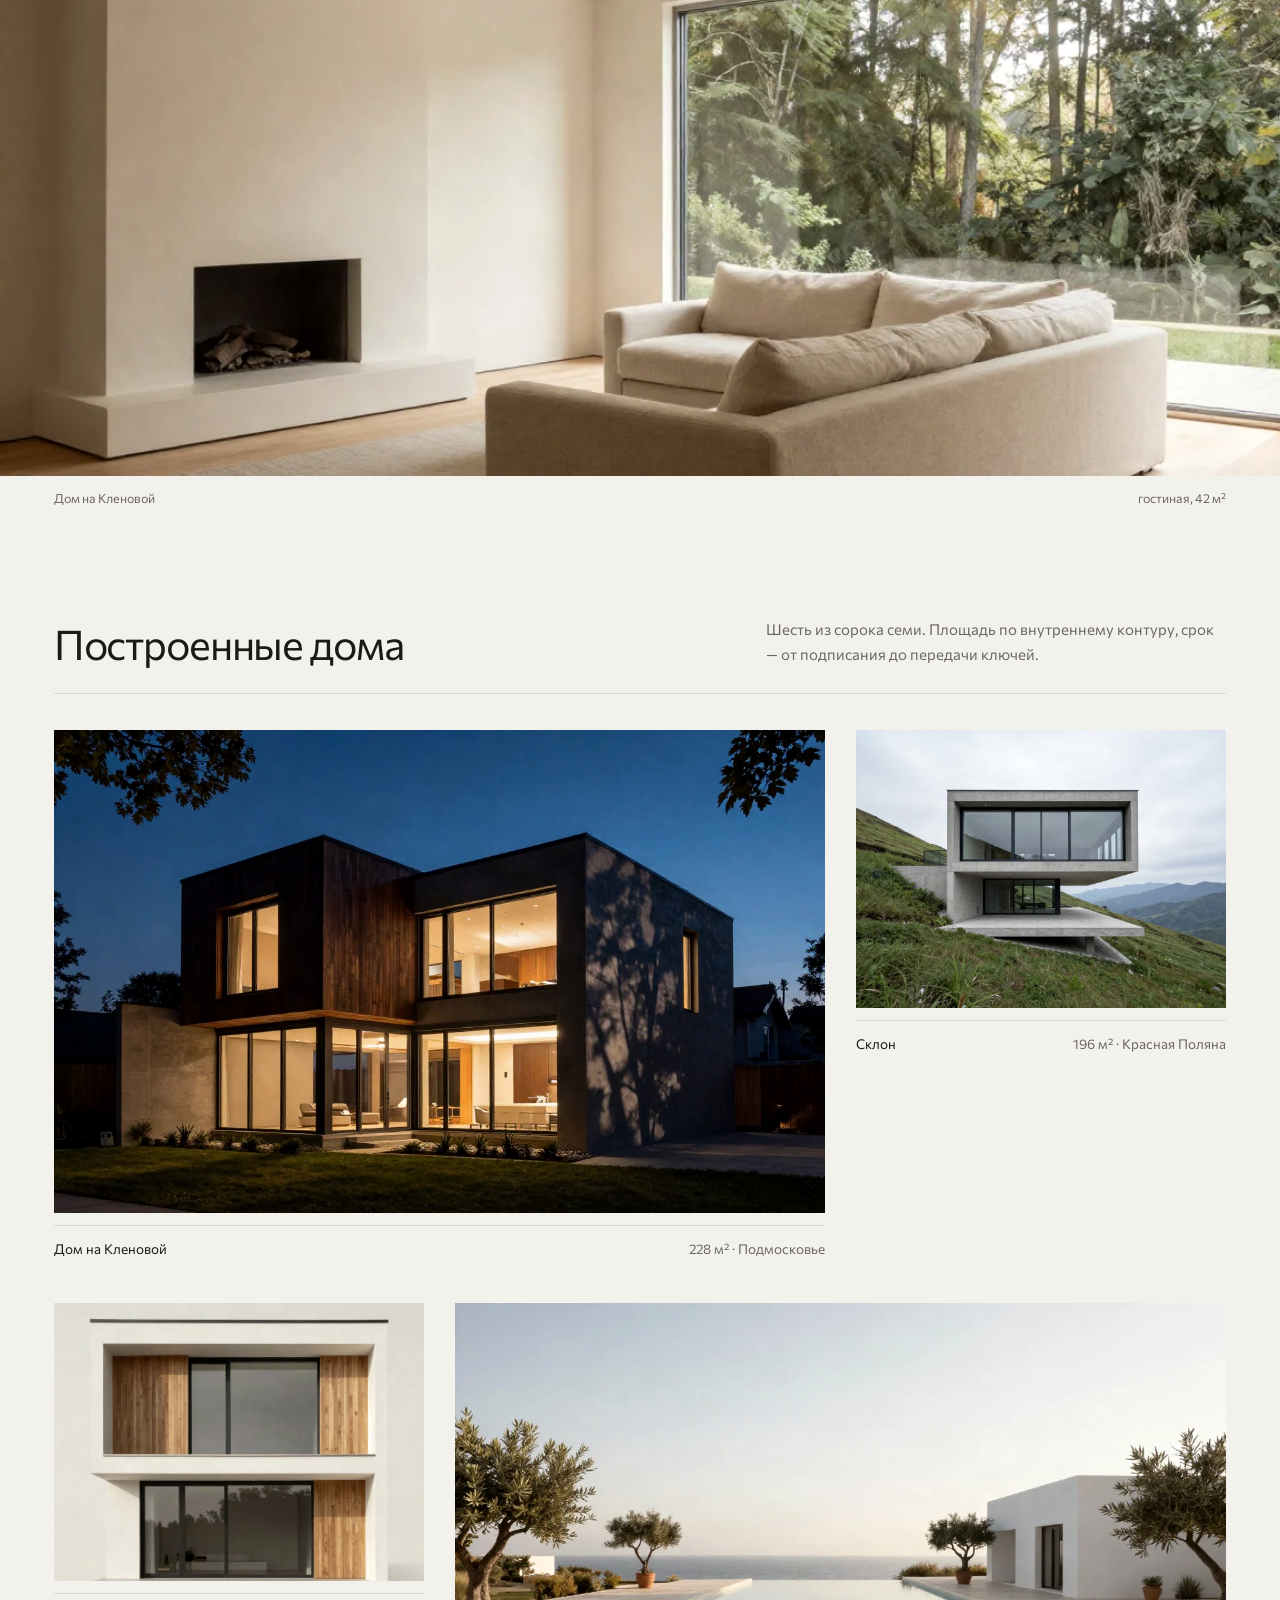
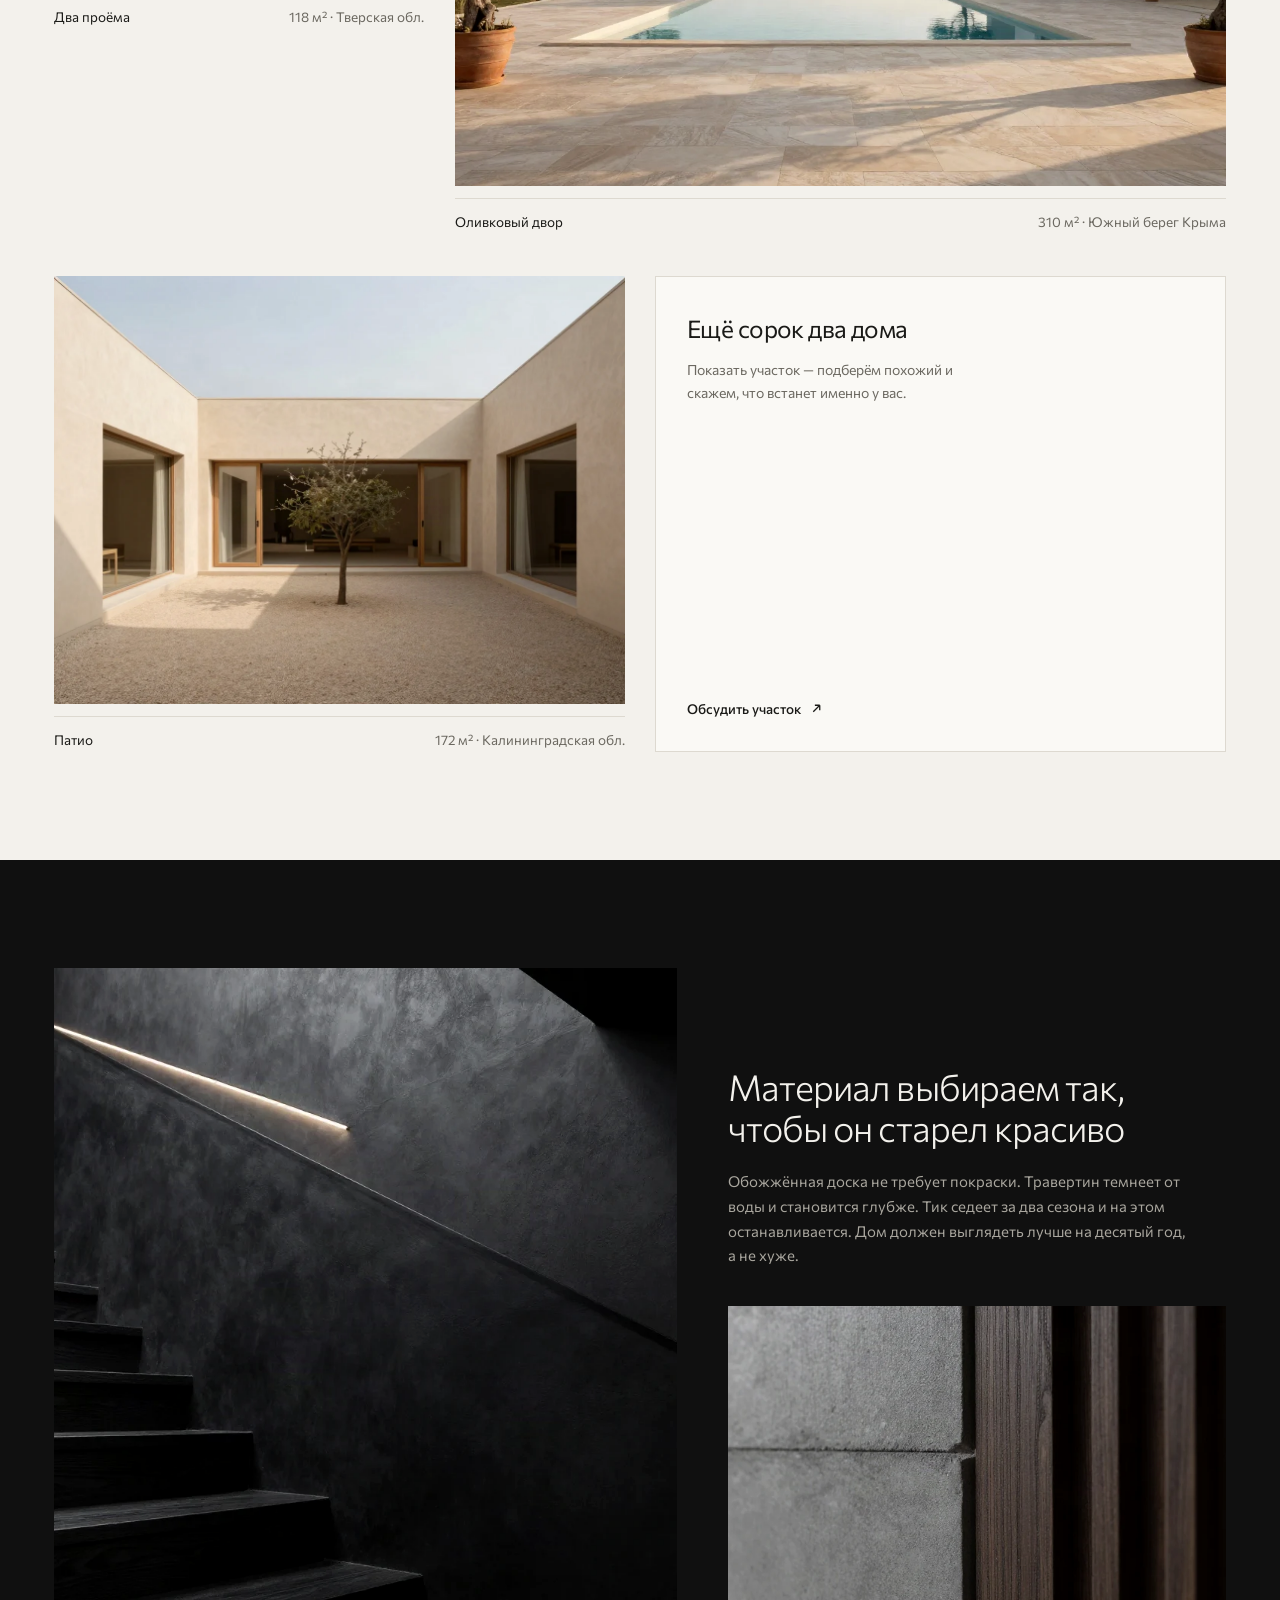
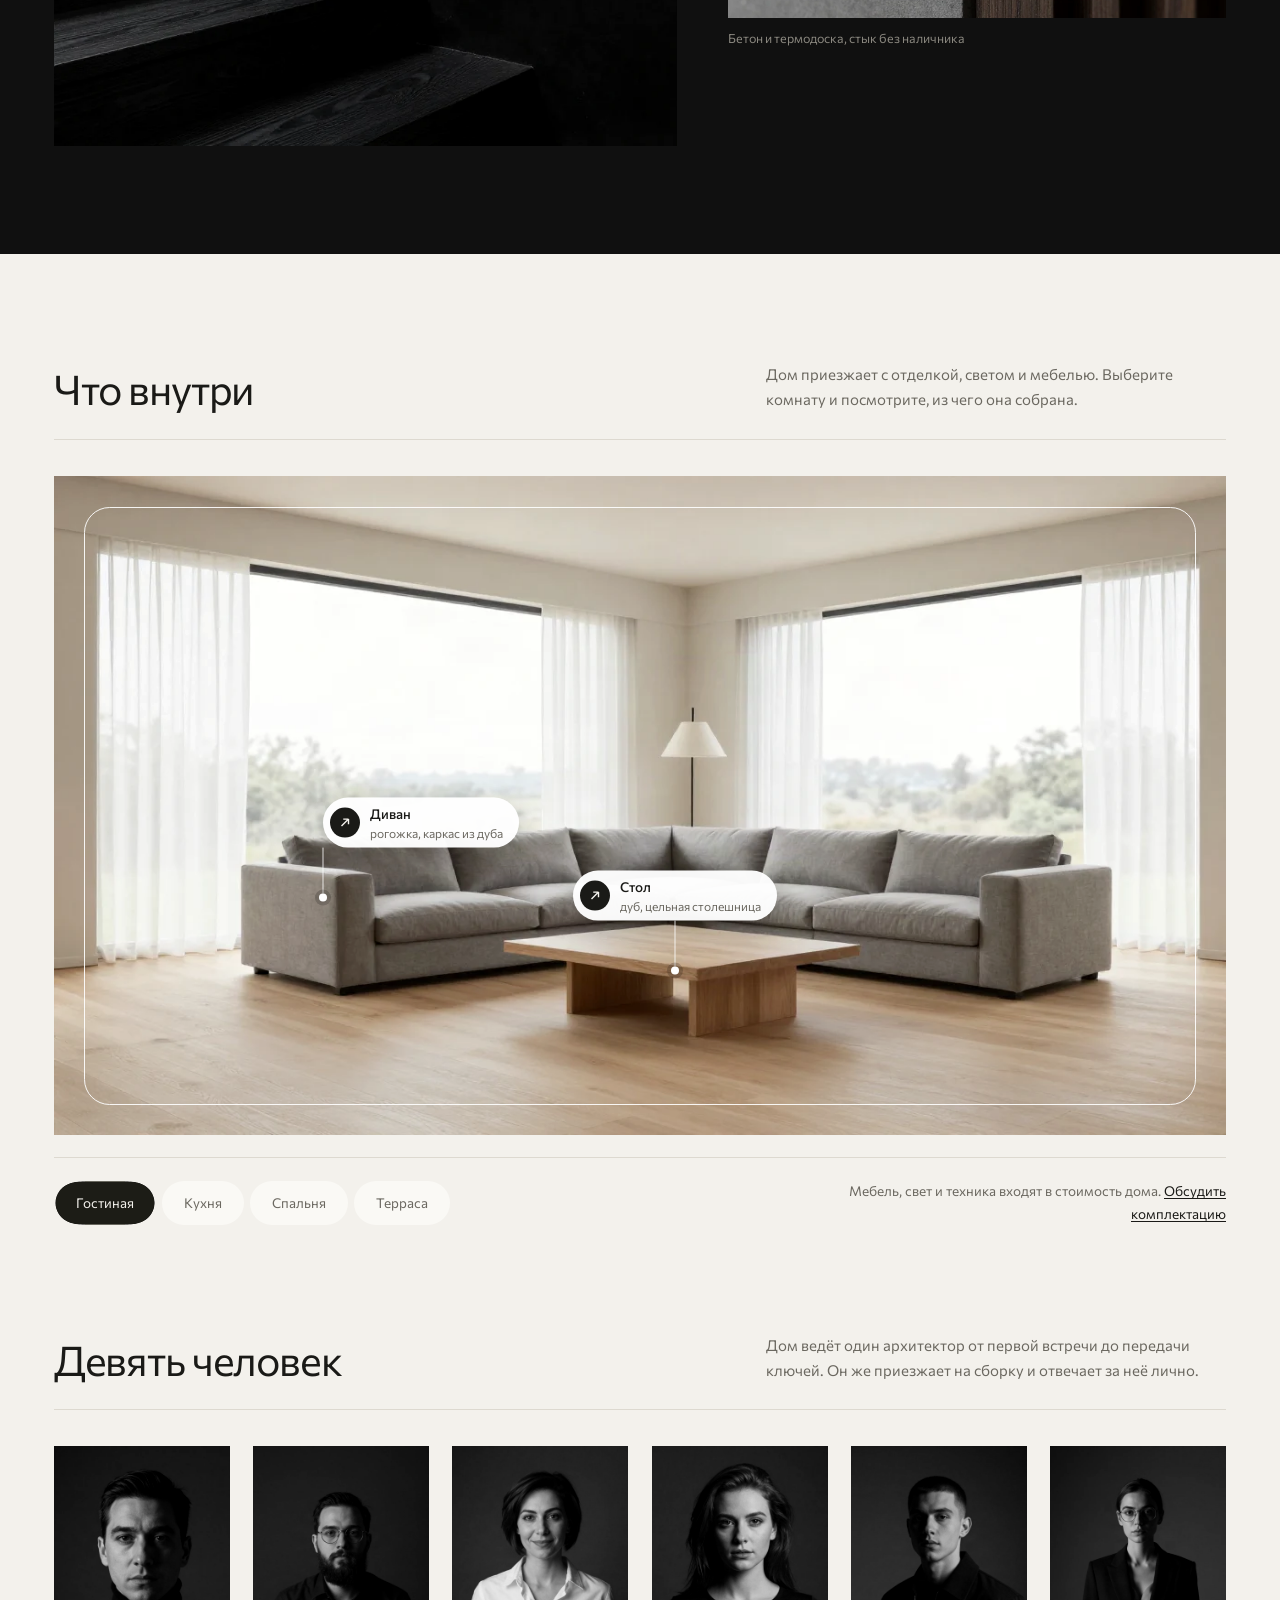
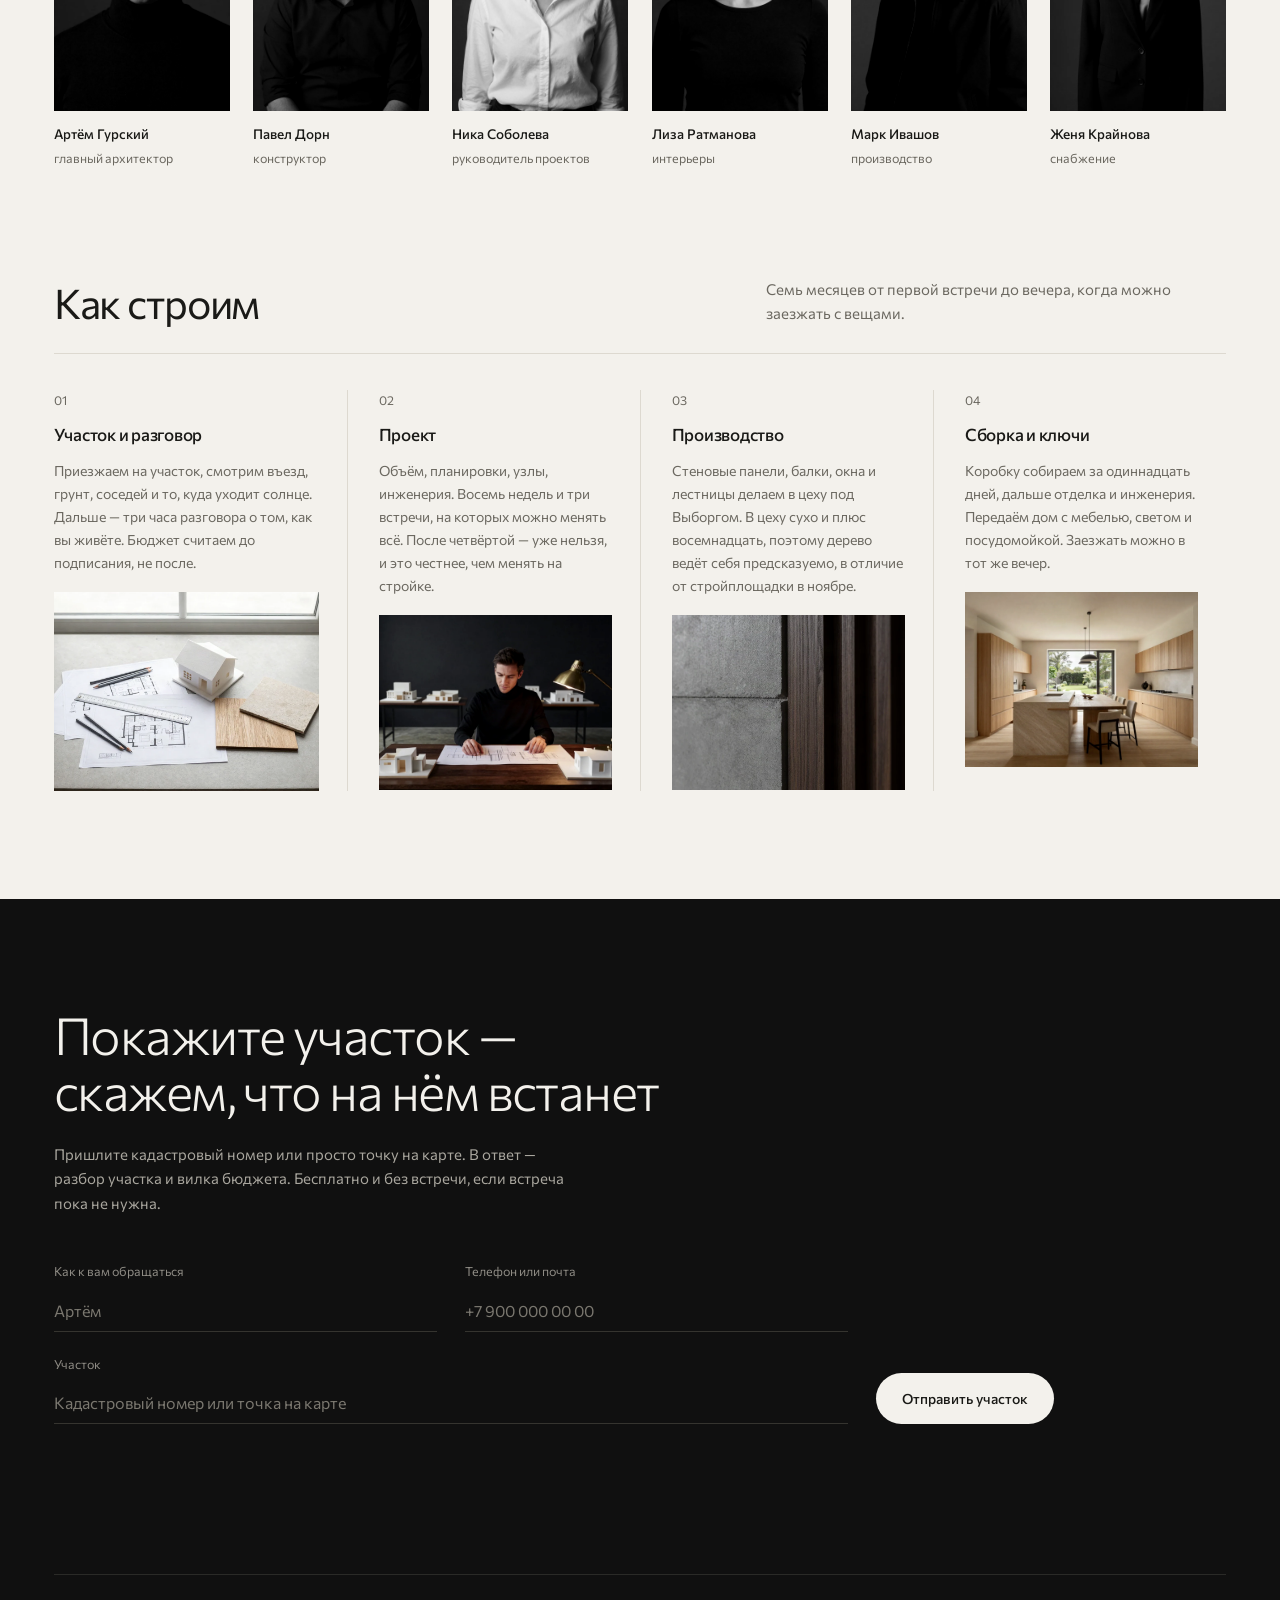
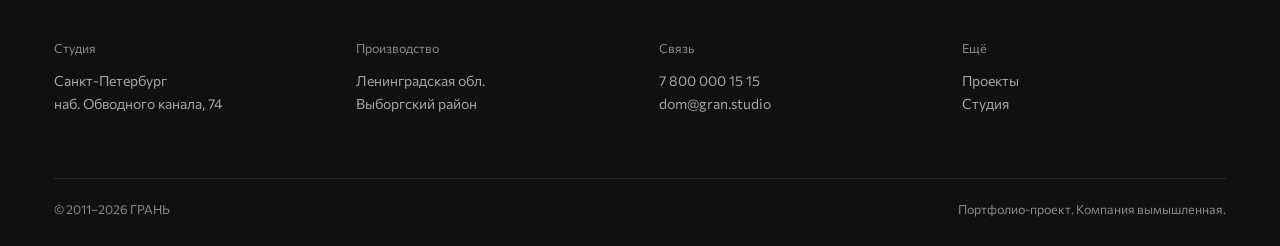
==== commit dc9356a1: "Return to one typeface and build the phone and tablet layouts Drop the serif: Commissioner carries t" ====
--- a/index.html
+++ b/index.html
@@ -5,7 +5,6 @@
 <meta name="viewport" content="width=device-width, initial-scale=1, viewport-fit=cover">
 <title>ГРАНЬ — производство частных домов</title>
 <meta name="description" content="ГРАНЬ — производство частных домов полного цикла. Проектируем, изготавливаем и собираем сами: между чертежом и ключами нет подрядчика.">
-<link rel="stylesheet" href="assets/fonts/spectral.css">
 <link rel="stylesheet" href="assets/fonts/commissioner.css">
 <link rel="stylesheet" href="styles.css">
 </head>
@@ -236,7 +235,7 @@
       </figure>
     </div>
 
-    <div class="pin" data-room="living" style="--x:23%;--y:64%">
+    <div class="pin" data-side="left" data-room="living" style="--x:23%;--y:64%">
       <button class="pin__b" type="button" aria-expanded="false">
         <span class="pin__i" aria-hidden="true"><svg class="pin__ar"><use href="#arrow"/></svg><svg class="pin__cr"><use href="#cross"/></svg></span>
         <span class="pin__x"><b>Диван</b><span>рогожка, каркас из дуба</span><span class="pin__m">Чехлы снимаются целиком и стираются дома.</span></span>
@@ -257,14 +256,14 @@
       </button>
       <span class="pin__s" aria-hidden="true"></span><span class="pin__d" aria-hidden="true"></span>
     </div>
-    <div class="pin" data-room="kitchen" style="--x:78%;--y:52%">
+    <div class="pin" data-side="right" data-room="kitchen" style="--x:78%;--y:52%">
       <button class="pin__b" type="button" aria-expanded="false">
         <span class="pin__i" aria-hidden="true"><svg class="pin__ar"><use href="#arrow"/></svg><svg class="pin__cr"><use href="#cross"/></svg></span>
         <span class="pin__x"><b>Техника</b><span>встроенная, за фасадом</span><span class="pin__m">Ручек нет: фасады открываются нажатием.</span></span>
       </button>
       <span class="pin__s" aria-hidden="true"></span><span class="pin__d" aria-hidden="true"></span>
     </div>
-    <div class="pin" data-room="bedroom" style="--x:88%;--y:66%">
+    <div class="pin" data-side="right" data-room="bedroom" style="--x:88%;--y:66%">
       <button class="pin__b" type="button" aria-expanded="false">
         <span class="pin__i" aria-hidden="true"><svg class="pin__ar"><use href="#arrow"/></svg><svg class="pin__cr"><use href="#cross"/></svg></span>
         <span class="pin__x"><b>Изголовье</b><span>массив дуба, наш цех</span><span class="pin__m">Собирается на шкантах, без единого видимого крепежа.</span></span>
@@ -278,7 +277,7 @@
       </button>
       <span class="pin__s" aria-hidden="true"></span><span class="pin__d" aria-hidden="true"></span>
     </div>
-    <div class="pin" data-room="terrace" style="--x:12%;--y:64%">
+    <div class="pin" data-side="left" data-room="terrace" style="--x:12%;--y:64%">
       <button class="pin__b" type="button" aria-expanded="false">
         <span class="pin__i" aria-hidden="true"><svg class="pin__ar"><use href="#arrow"/></svg><svg class="pin__cr"><use href="#cross"/></svg></span>
         <span class="pin__x"><b>Тик</b><span>без покрытия</span><span class="pin__m">Ничем не обрабатываем: серебро — это и есть финиш.</span></span>
@@ -388,7 +387,7 @@
       </div>
       <div class="field field--w">
         <label for="f-plot">Участок</label>
-        <input id="f-plot" name="plot" type="text" placeholder="Кадастровый номер, адрес или ссылка на карту">
+        <input id="f-plot" name="plot" type="text" placeholder="Кадастровый номер или точка на карте">
       </div>
       <button class="btn btn--solid" type="submit">Отправить участок</button>
       <p class="form__s" id="lead-status" role="status" aria-live="polite"></p>
--- a/styles.css
+++ b/styles.css
@@ -17,8 +17,8 @@
   --gut: clamp(20px, 4.2vw, 68px);
   --band: clamp(76px, 12vh, 168px);
 
-  --say: 'Spectral', Georgia, serif;   /* высказывания */
-  --ui:  'Commissioner', system-ui, sans-serif;  /* интерфейс и текст */
+  --ui:  'Commissioner', system-ui, sans-serif;
+  --say: var(--ui);   /* высказывания и интерфейс — одно семейство */
 
   --t-fast: 180ms cubic-bezier(.2,.7,.3,1);
   --t-mid:  460ms cubic-bezier(.16,.84,.28,1);
@@ -75,7 +75,7 @@
   font-family: var(--say);
   font-family: var(--say);
   font-size: clamp(1.5rem, 3.2vw, 2.7rem);
-  font-weight: 300; line-height: 1.16; letter-spacing: -.012em;
+  font-weight: 400; line-height: 1.12; letter-spacing: -.028em;
   text-wrap: balance;
 }
 .head p { font-size: 15px; color: var(--stone); max-width: 46ch; justify-self: end; }
@@ -106,8 +106,11 @@
   position: absolute; inset: 0; z-index: -2;
   width: 100%; height: 100%; object-fit: cover;
   filter: brightness(.74) contrast(1.04);
-  transform: scale(1.06); transition: transform 2400ms cubic-bezier(.16,.84,.28,1);
-}
+  transition: transform 2400ms cubic-bezier(.16,.84,.28,1);
+}
+/* приближение — исходная точка тихого выхода, и заводит его скрипт.
+   Без скрипта снимок просто стоит на месте, а не висит увеличенным навсегда. */
+.js .lead__ph { transform: scale(1.06); }
 .is-lit .lead__ph { transform: scale(1); }
 .lead__veil {
   position: absolute; inset: 0; z-index: -1;
@@ -142,7 +145,7 @@
   font-family: var(--say);
   font-family: var(--say);
   font-size: clamp(2.1rem, 5.4vw, 4.9rem);
-  font-weight: 300; line-height: 1.1; letter-spacing: -.014em;
+  font-weight: 400; line-height: 1.06; letter-spacing: -.032em;
   max-width: 17ch;
 }
 .lead__side { display: grid; gap: 18px; justify-items: end; text-align: right; }
@@ -179,8 +182,8 @@
   font-family: var(--say);
   font-family: var(--say);
   font-size: clamp(1.7rem, 4vw, 3.4rem);
-  font-weight: 300; line-height: 1.16; letter-spacing: -.012em;
-  max-width: 16ch; text-wrap: balance;
+  font-weight: 300; line-height: 1.1; letter-spacing: -.03em;
+  max-width: 15ch; text-wrap: balance;
 }
 .say__c { display: grid; gap: 20px; padding-top: 8px; }
 .say__c p { font-size: 16px; color: var(--stone); max-width: 52ch; }
@@ -212,7 +215,7 @@
 .nums dt {
   font-family: var(--say);
   font-size: clamp(1.9rem, 3.8vw, 3rem);
-  font-weight: 300; line-height: 1; letter-spacing: -.012em;
+  font-weight: 300; line-height: 1; letter-spacing: -.035em;
   font-variant-numeric: tabular-nums;
 }
 .nums dd { margin: 10px 0 0; font-size: 13px; color: var(--stone); }
@@ -241,7 +244,7 @@
 }
 .card--all a:hover { background: var(--paper); border-color: var(--stone); }
 .card__all { display: grid; gap: 10px; }
-.card__all b { font-family: var(--say); font-size: clamp(1.2rem, 2vw, 1.7rem); font-weight: 300; letter-spacing: -.01em; }
+.card__all b { font-size: clamp(1.15rem, 1.9vw, 1.6rem); font-weight: 400; letter-spacing: -.024em; }
 .card__all span { font-size: 14px; color: var(--stone); max-width: 34ch; }
 .card__go { display: inline-flex; align-items: center; gap: 9px; font-size: 13.5px; font-weight: 500; }
 .card__go svg { width: 13px; height: 13px; transition: transform var(--t-mid); }
@@ -283,7 +286,7 @@
   font-family: var(--say);
   font-family: var(--say);
   font-size: clamp(1.4rem, 2.8vw, 2.3rem);
-  font-weight: 300; line-height: 1.2; letter-spacing: -.01em; text-wrap: balance;
+  font-weight: 300; line-height: 1.16; letter-spacing: -.026em; text-wrap: balance;
 }
 .dark__t p { font-size: 15px; color: #A9A69E; max-width: 46ch; }
 
@@ -305,20 +308,28 @@
   border-radius: clamp(14px, 2vw, 26px); pointer-events: none;
 }
 
+/* Точка стоит ровно на предмете: блок нулевой ширины, а каждый элемент
+   сдвигается от него сам через `translate`. Пилюля у края кадра прижимается
+   к точке (data-side) — иначе на планшете её срезает краем снимка.
+   Сдвиг именно `translate`, а не `transform`: hover у пилюли занимает
+   transform, и одно перебивало бы другое. */
 .pin {
   position: absolute; z-index: 4; left: var(--x); top: var(--y);
-  transform: translate(-50%, calc(-100% + 4px));
-  display: grid; justify-items: center;
+  width: 0; transform: translateY(calc(-100% + 4px));
+  display: grid; justify-items: start;
   opacity: 0; visibility: hidden;
   transition: opacity var(--t-mid), visibility var(--t-mid);
 }
+.pin__b, .pin__s, .pin__d { translate: -50% 0; }
+.pin[data-side="left"]  .pin__b { translate: 0 0; }
+.pin[data-side="right"] .pin__b { translate: -100% 0; }
 .pin.is-on { opacity: 1; visibility: visible; }
 .pin__b {
   display: flex; align-items: center; gap: 10px;
   padding: 7px 16px 7px 7px; border-radius: 999px;
   background: rgba(255,255,255,.96);
   box-shadow: 0 10px 28px rgba(0,0,0,.22);
-  text-align: left; max-width: min(300px, 62vw); color: var(--ink);
+  text-align: left; width: max-content; max-width: min(300px, 62vw); color: var(--ink);
   transition: transform var(--t-fast), border-radius var(--t-mid);
 }
 .pin__b:hover { transform: translateY(-2px); }
@@ -360,8 +371,8 @@
 .rooms { position: relative; display: flex; flex-wrap: wrap; gap: 6px; width: fit-content; }
 .rooms__goo { position: absolute; inset: 0; z-index: 0; filter: url(#gooey); pointer-events: none; }
 .rooms__blob, .rooms__drop { position: absolute; top: 0; left: 0; height: 100%; background: var(--ink); border-radius: 999px; will-change: transform, width; }
-.rooms__blob { transition: transform var(--t-mid), width var(--t-mid); }
-.rooms__drop { opacity: 0; transition: transform var(--t-mid), width var(--t-mid), opacity 260ms linear 120ms; }
+.rooms__blob { transition: transform var(--t-mid), width var(--t-mid), height var(--t-mid); }
+.rooms__drop { opacity: 0; transition: transform var(--t-mid), width var(--t-mid), height var(--t-mid), opacity 260ms linear 120ms; }
 .rooms__drop.is-out { opacity: 1; }
 .rooms__t {
   position: relative; z-index: 1; padding: 11px 22px; border-radius: 999px;
@@ -414,8 +425,8 @@
   font-family: var(--say);
   font-family: var(--say);
   font-size: clamp(1.7rem, 4vw, 3.4rem);
-  font-weight: 300; line-height: 1.16; letter-spacing: -.012em;
-  max-width: 20ch; text-wrap: balance;
+  font-weight: 300; line-height: 1.1; letter-spacing: -.03em;
+  max-width: 19ch; text-wrap: balance;
 }
 .talk__p { margin-top: 22px; max-width: 52ch; font-size: 15px; color: #A9A69E; }
 
@@ -499,49 +510,118 @@
 
 /* ============================================================
    АДАПТИВ
+   Три ступени. 1080 — шапка перестраивается, сетки в две колонки.
+   900 — первый экран и тёмные блоки в одну колонку. 760 — телефон.
+   Везде, где палец, у цели не меньше 44 px по высоте.
    ============================================================ */
 @media (max-width: 1080px) {
-  .bar { grid-template-columns: auto auto; row-gap: 14px; }
-  .bar__nav { grid-column: 1 / -1; justify-self: start; flex-wrap: wrap; }
-  .bar__tel { justify-self: end; }
+  /* имя и телефон в одну строку, разделы под ними: раньше телефон
+     уезжал в середину собственной пустой строки */
+  .bar {
+    grid-template-columns: auto 1fr;
+    grid-template-areas: "brand tel" "nav nav";
+    row-gap: 2px; column-gap: 20px;
+  }
+  .bar__brand { grid-area: brand; }
+  .bar__tel   { grid-area: tel; justify-self: end; }
+  .bar__nav   { grid-area: nav; justify-self: start; flex-wrap: wrap; gap: 0 clamp(16px, 2.6vw, 30px); }
 
   .studio__row { grid-template-columns: repeat(3, 1fr); }
   .how__list { grid-template-columns: repeat(2, 1fr); row-gap: 34px; }
   .how__list li:nth-child(3) { border-left: 0; padding-left: 0; }
+
+  .pin__b { max-width: min(268px, 46vw); }
+}
+
+/* Цели под палец. Ширина — не весь критерий: планшет в альбоме бывает шире
+   1080, поэтому вторым условием идёт сам способ ввода. Подчёркивание при этом
+   остаётся у текста, а не уезжает к нижнему краю выросшей области нажатия. */
+@media (max-width: 1080px), (hover: none) {
+  .bar__brand, .bar__tel, .lead__cap { padding-block: 11px; }
+  .bar__nav a { display: inline-block; padding-block: 12px; background-position: 0 calc(100% - 12px); }
+  .foot__c p a { display: inline-block; padding-block: 10px; background-position: 0 calc(100% - 10px); }
+  .roomsrow__n a { display: inline-block; padding-block: 9px; background-position: 0 calc(100% - 9px); }
+}
+
+@media (max-width: 900px) {
+  .head { grid-template-columns: 1fr; align-items: start; }
+  .head p { justify-self: start; }
+  .roomsrow { justify-content: flex-start; }
+  .roomsrow__n { text-align: left; max-width: none; }
+
+  .lead__body { grid-template-columns: 1fr; align-items: start; gap: 26px; }
+  .lead__side { justify-items: start; text-align: left; }
+  .say { grid-template-columns: 1fr; }
+  .dark { grid-template-columns: 1fr; }
+  .dark__big img { aspect-ratio: 16 / 10; }
+  .dark__small { max-width: 440px; }
+
+  /* проекты выравниваются в ровную пару: разные пропорции в узкой сетке
+     оставляли дыру под короткой карточкой */
+  .work__list { grid-template-columns: repeat(2, 1fr); }
+  .card, .card--wide, .card--all,
+  .work__list > :nth-child(3), .work__list > :nth-child(5) { grid-column: span 1; }
+  .card--wide img { aspect-ratio: 4 / 3; }
+
+  .form { grid-template-columns: 1fr 1fr; }
+  .talk .btn { grid-column: 1 / -1; justify-self: start; }
 }
 
 @media (max-width: 760px) {
   body { font-size: 15.5px; }
-  .head { grid-template-columns: 1fr; align-items: start; }
-  .head p { justify-self: start; }
-  .lead { height: auto; min-height: 0; }
-  .lead__body { grid-template-columns: 1fr; align-items: start; gap: 24px; padding-top: clamp(80px, 22vh, 220px); }
-  .lead__side { justify-items: start; text-align: left; }
-  .lead__foot { flex-wrap: wrap; }
-  .say { grid-template-columns: 1fr; }
+
+  /* первый экран остаётся во весь экран, но может вырасти под текст */
+  .lead { height: auto; min-height: 100svh; }
+  .lead__body { padding-top: clamp(56px, 14vh, 150px); }
+  .lead__foot { flex-wrap: wrap; row-gap: 0; }
+
   .bleed img { aspect-ratio: 4 / 3; }
-  .nums { grid-template-columns: 1fr 1fr; gap: 26px clamp(16px,3vw,40px); }
+  .bleed figcaption { flex-wrap: wrap; row-gap: 2px; }
+  .nums { grid-template-columns: 1fr 1fr; gap: 26px clamp(16px, 3vw, 40px); }
+
   .work__list { grid-template-columns: 1fr; }
-  .card, .card--wide, .card--all { grid-column: 1 / -1; }
+  .card, .card--wide, .card--all,
+  .work__list > :nth-child(3), .work__list > :nth-child(5) { grid-column: 1 / -1; }
   .card img, .card--wide img { aspect-ratio: 4 / 3; }
-  .dark { grid-template-columns: 1fr; }
-  .dark__big img { aspect-ratio: 16 / 10; }
-  .stage { aspect-ratio: 4 / 3; }
-  .roomsrow { justify-content: flex-start; }
-  .roomsrow__n { text-align: left; max-width: none; }
+
+  .dark__small { max-width: none; }
+
+  /* выноски на телефоне не висят над кадром: пилюля шириной почти в экран
+     закрыла бы сам предмет. Сначала кадр, под ним — подписи списком. */
+  .stage { aspect-ratio: auto; overflow: visible; padding-bottom: 16px; }
+  .stage__frame { display: none; }
+  .stage__slides { position: relative; aspect-ratio: 4 / 3; }
+  .pin {
+    position: static; width: auto; transform: none;
+    display: none; opacity: 1; visibility: visible;
+    margin: 10px clamp(12px, 3vw, 20px) 0;
+  }
+  .pin.is-on { display: block; }
+  .pin__b { width: 100%; max-width: none; box-shadow: none; translate: none; }
+  .pin__s, .pin__d { display: none; }
+
   .studio__row { grid-template-columns: repeat(2, 1fr); }
   .how__list { grid-template-columns: 1fr; }
   .how__list li + li { border-left: 0; padding-left: 0; border-top: 1px solid var(--hair); padding-top: 26px; }
   .form { grid-template-columns: 1fr; }
   .field--w { grid-column: 1; }
-  .talk .btn { justify-self: start; }
   .foot__c { grid-template-columns: 1fr 1fr; }
 }
 
 @media (max-width: 520px) {
-  .pin { transform: translate(-50%, calc(-100% + 4px)) scale(.86); }
-  .rooms__t { padding: 10px 16px; font-size: 12.5px; }
+  /* вкладки комнат занимают строку целиком и делят её поровну:
+     четыре разные по длине пилюли рвали ряд на лохмотья */
+  .rooms { width: 100%; }
+  .rooms__t { flex: 1 1 auto; padding: 12px 14px; font-size: 12.5px; text-align: center; }
+  .lead__side .btn { justify-content: center; }
   .foot__c { grid-template-columns: 1fr; }
+}
+
+/* телефон в альбоме: низкое окно. Кадр в карточке проекта не должен
+   съедать его целиком — под ним ещё текст, ради которого её и открыли. */
+@media (max-height: 560px) and (max-width: 860px) {
+  .sheet__img { max-height: 42vh; }
+  .sheet__b { padding-block: 20px; }
 }
 
 @media (prefers-reduced-motion: reduce) {
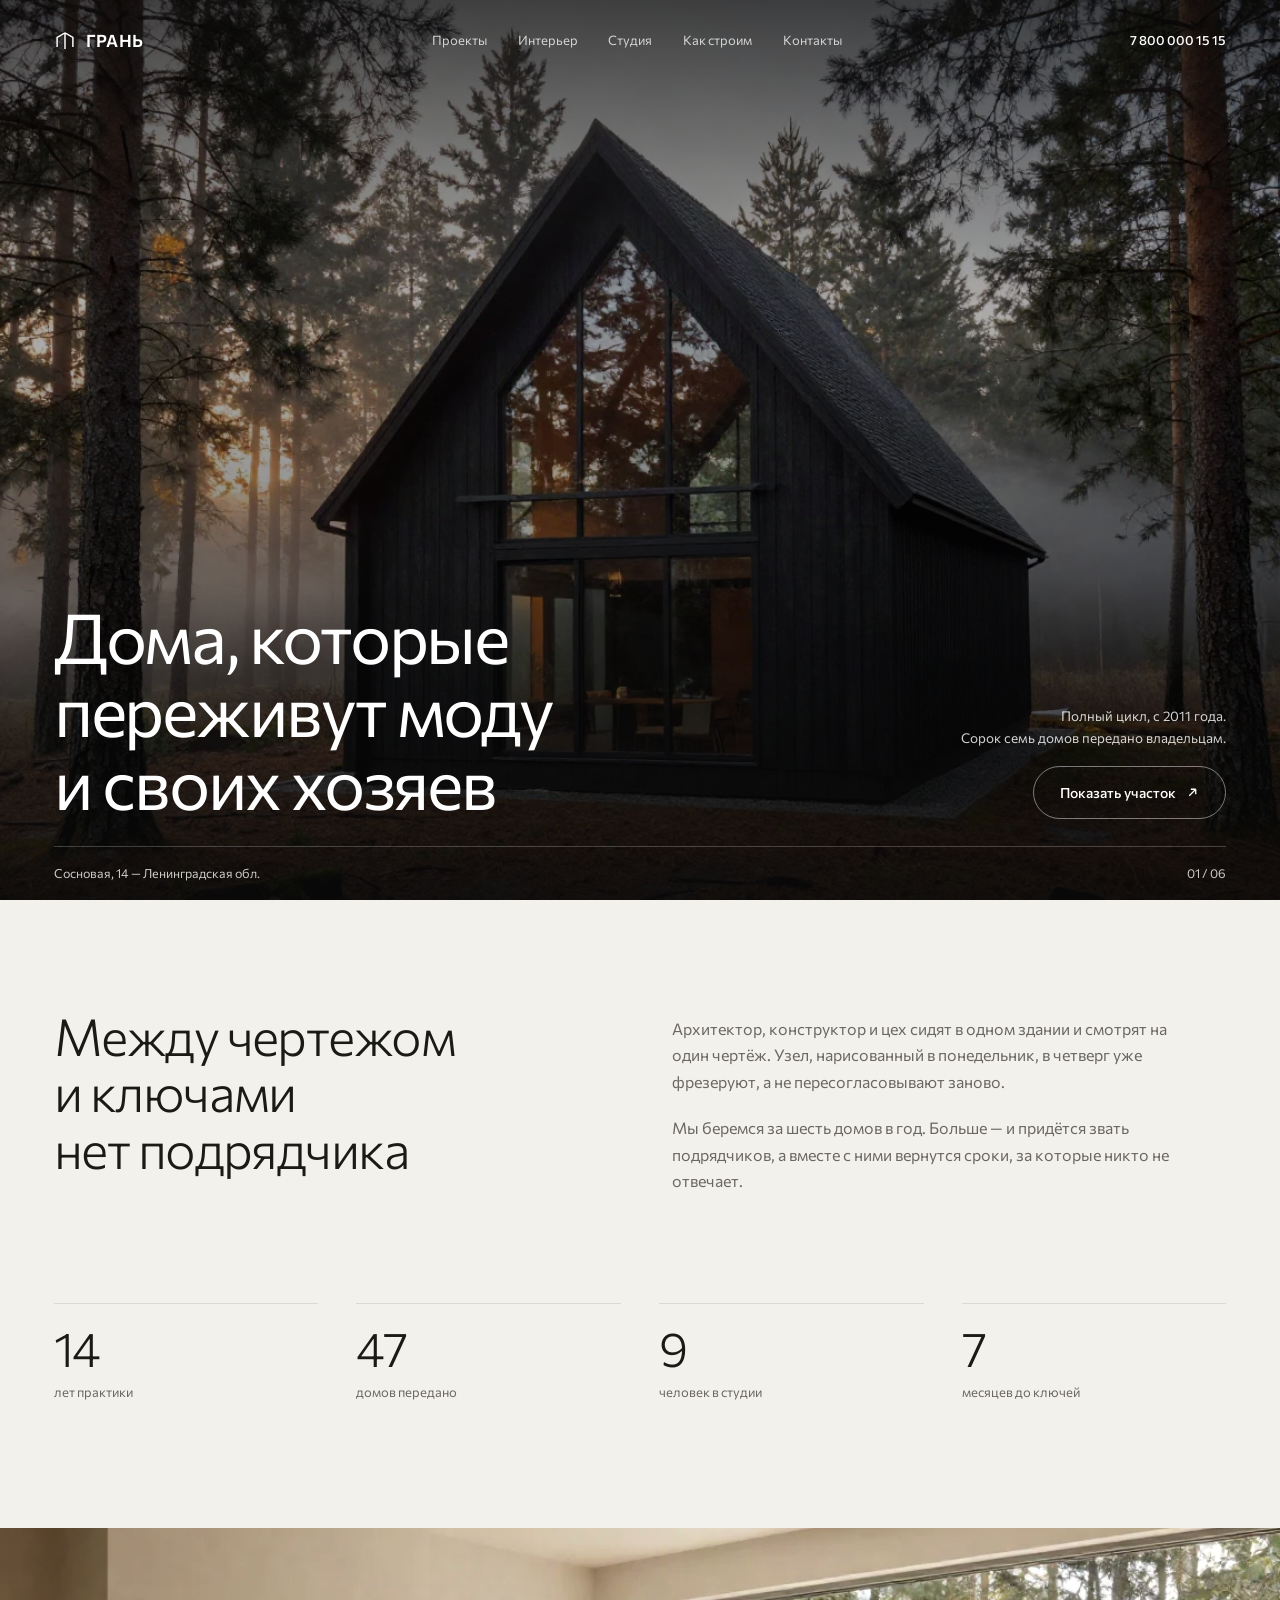
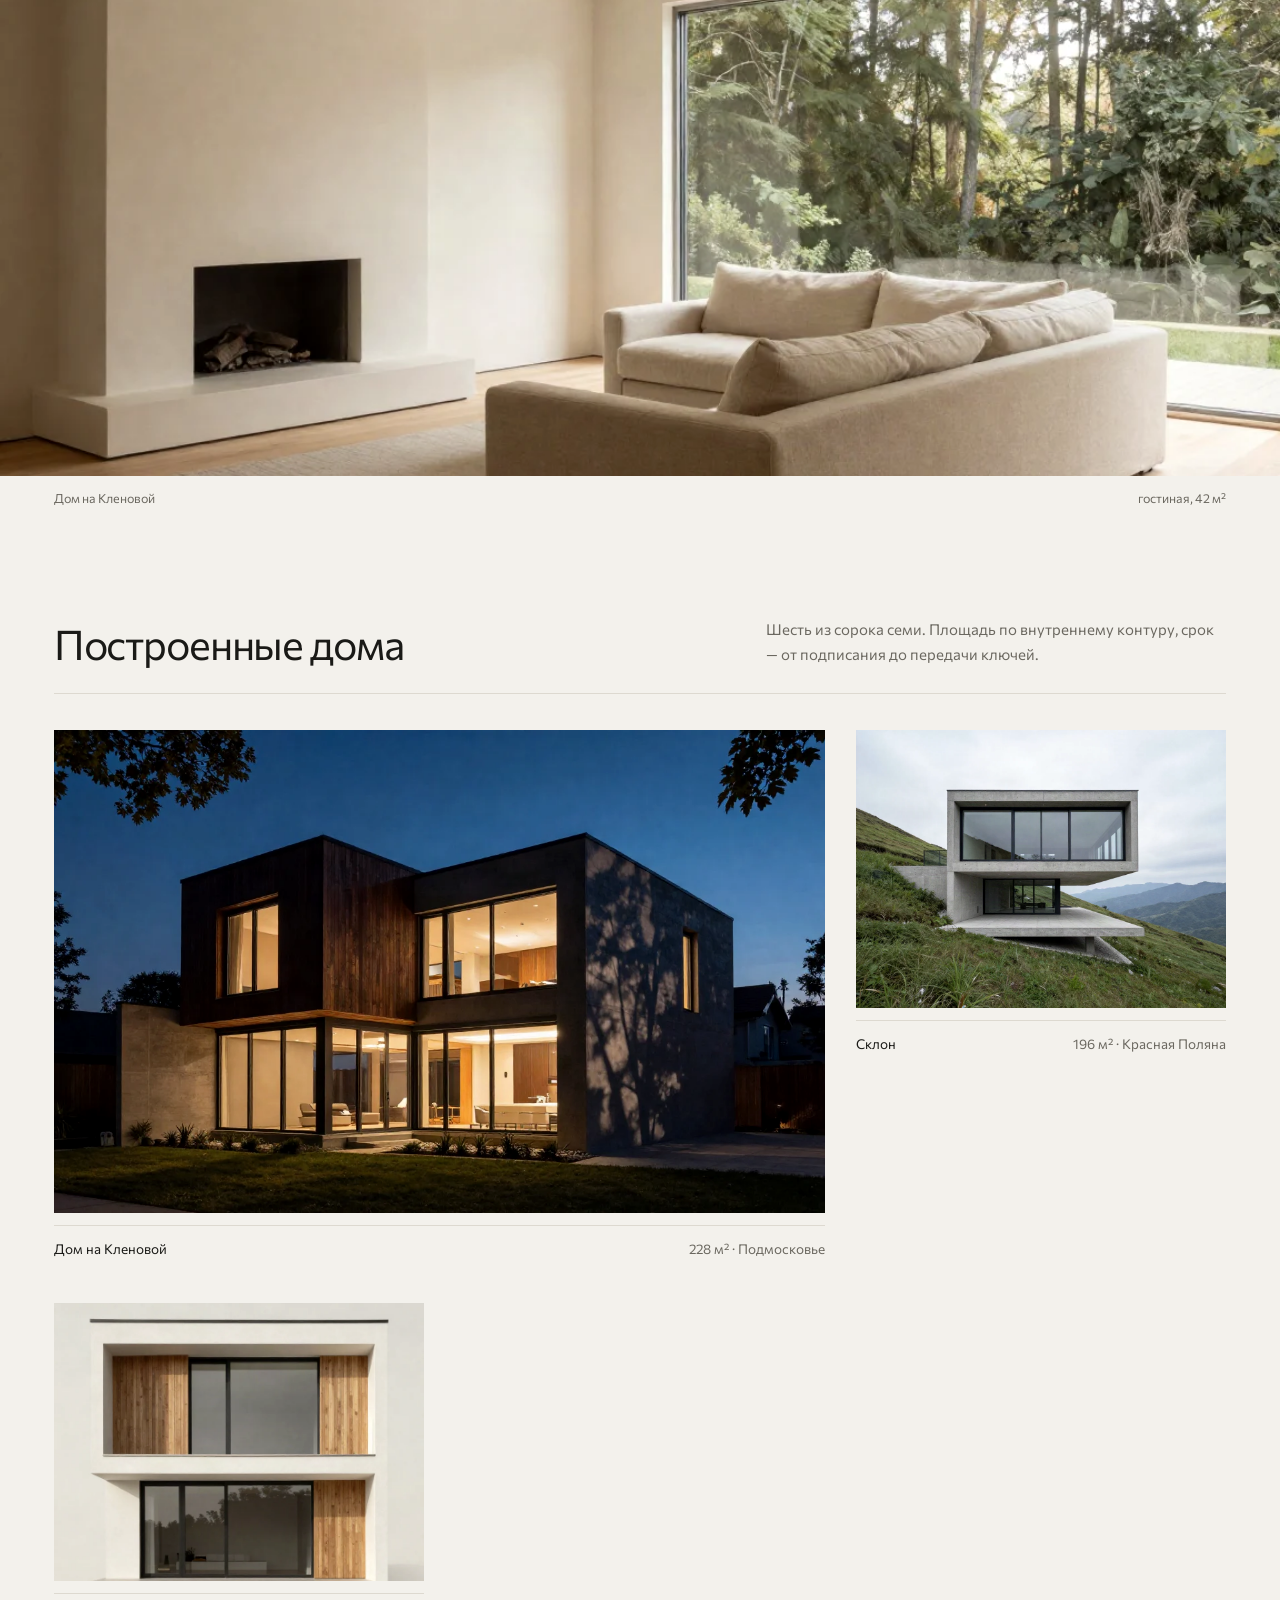
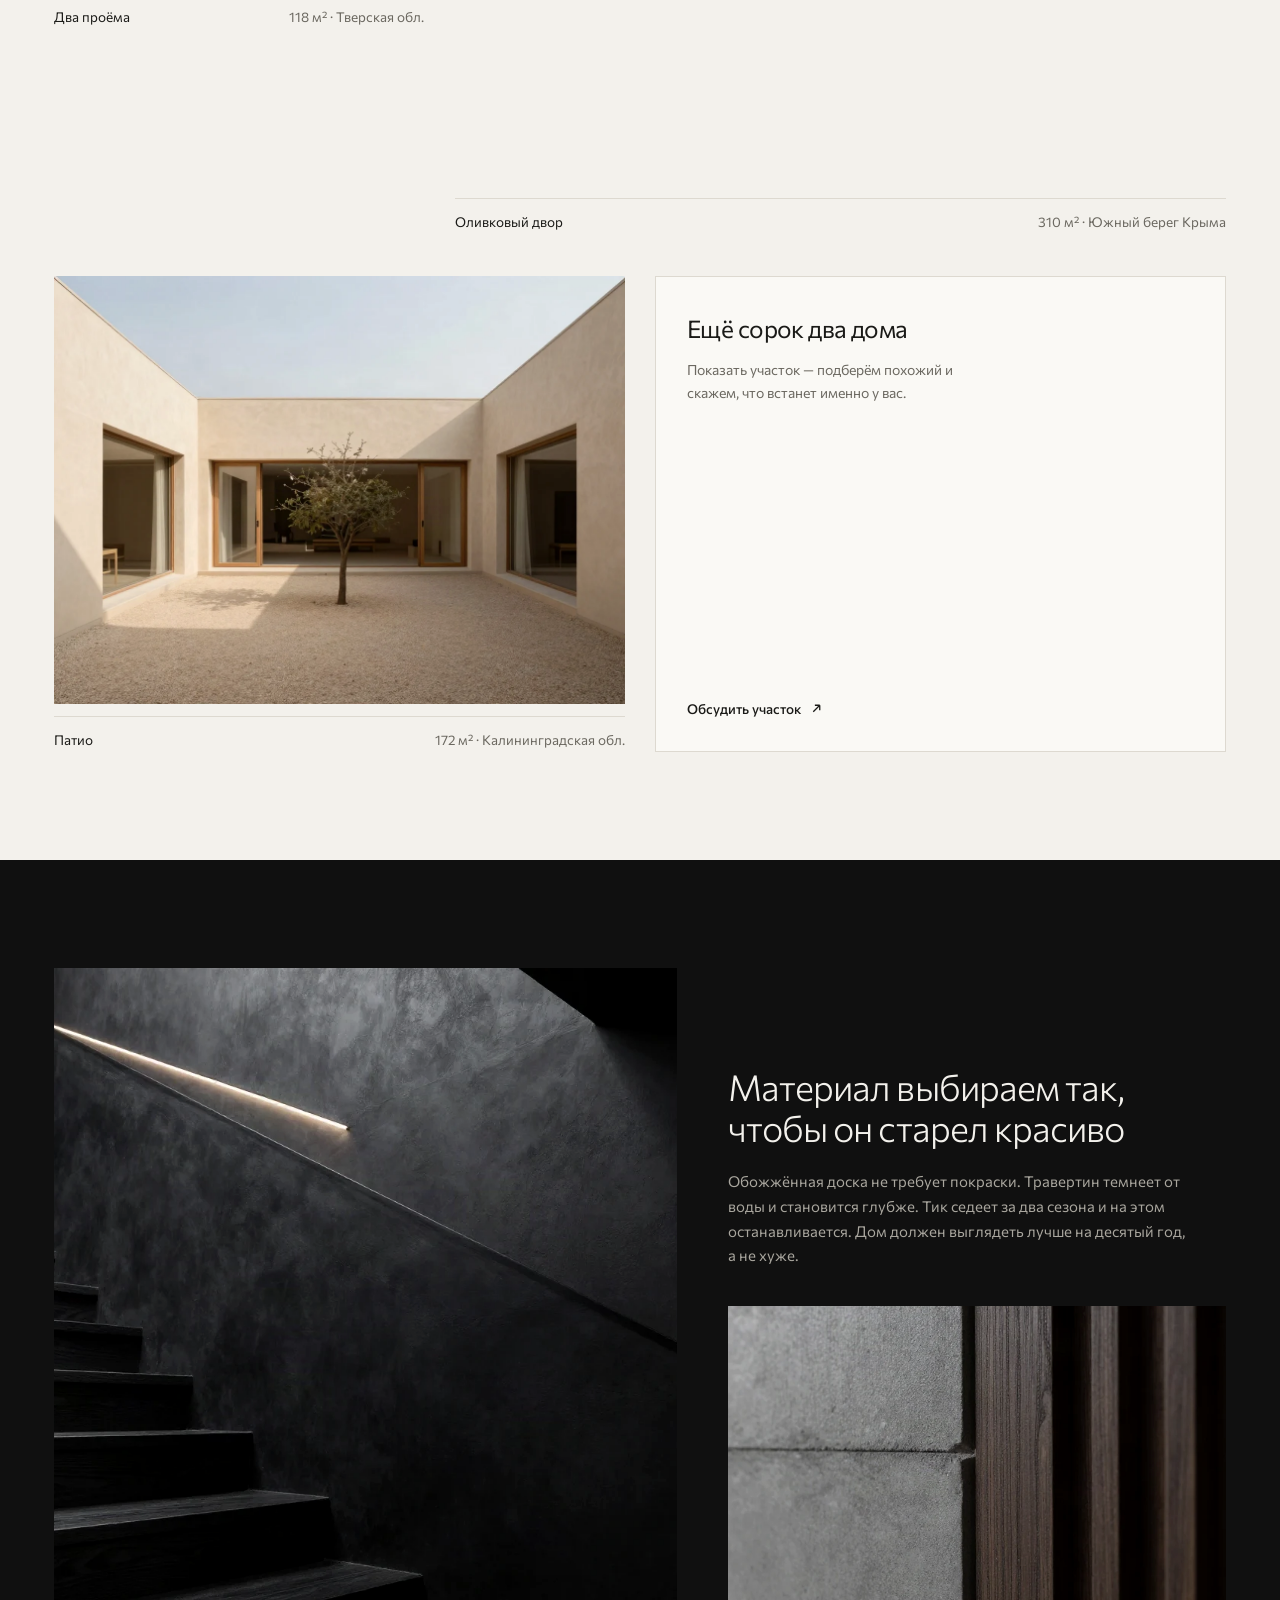
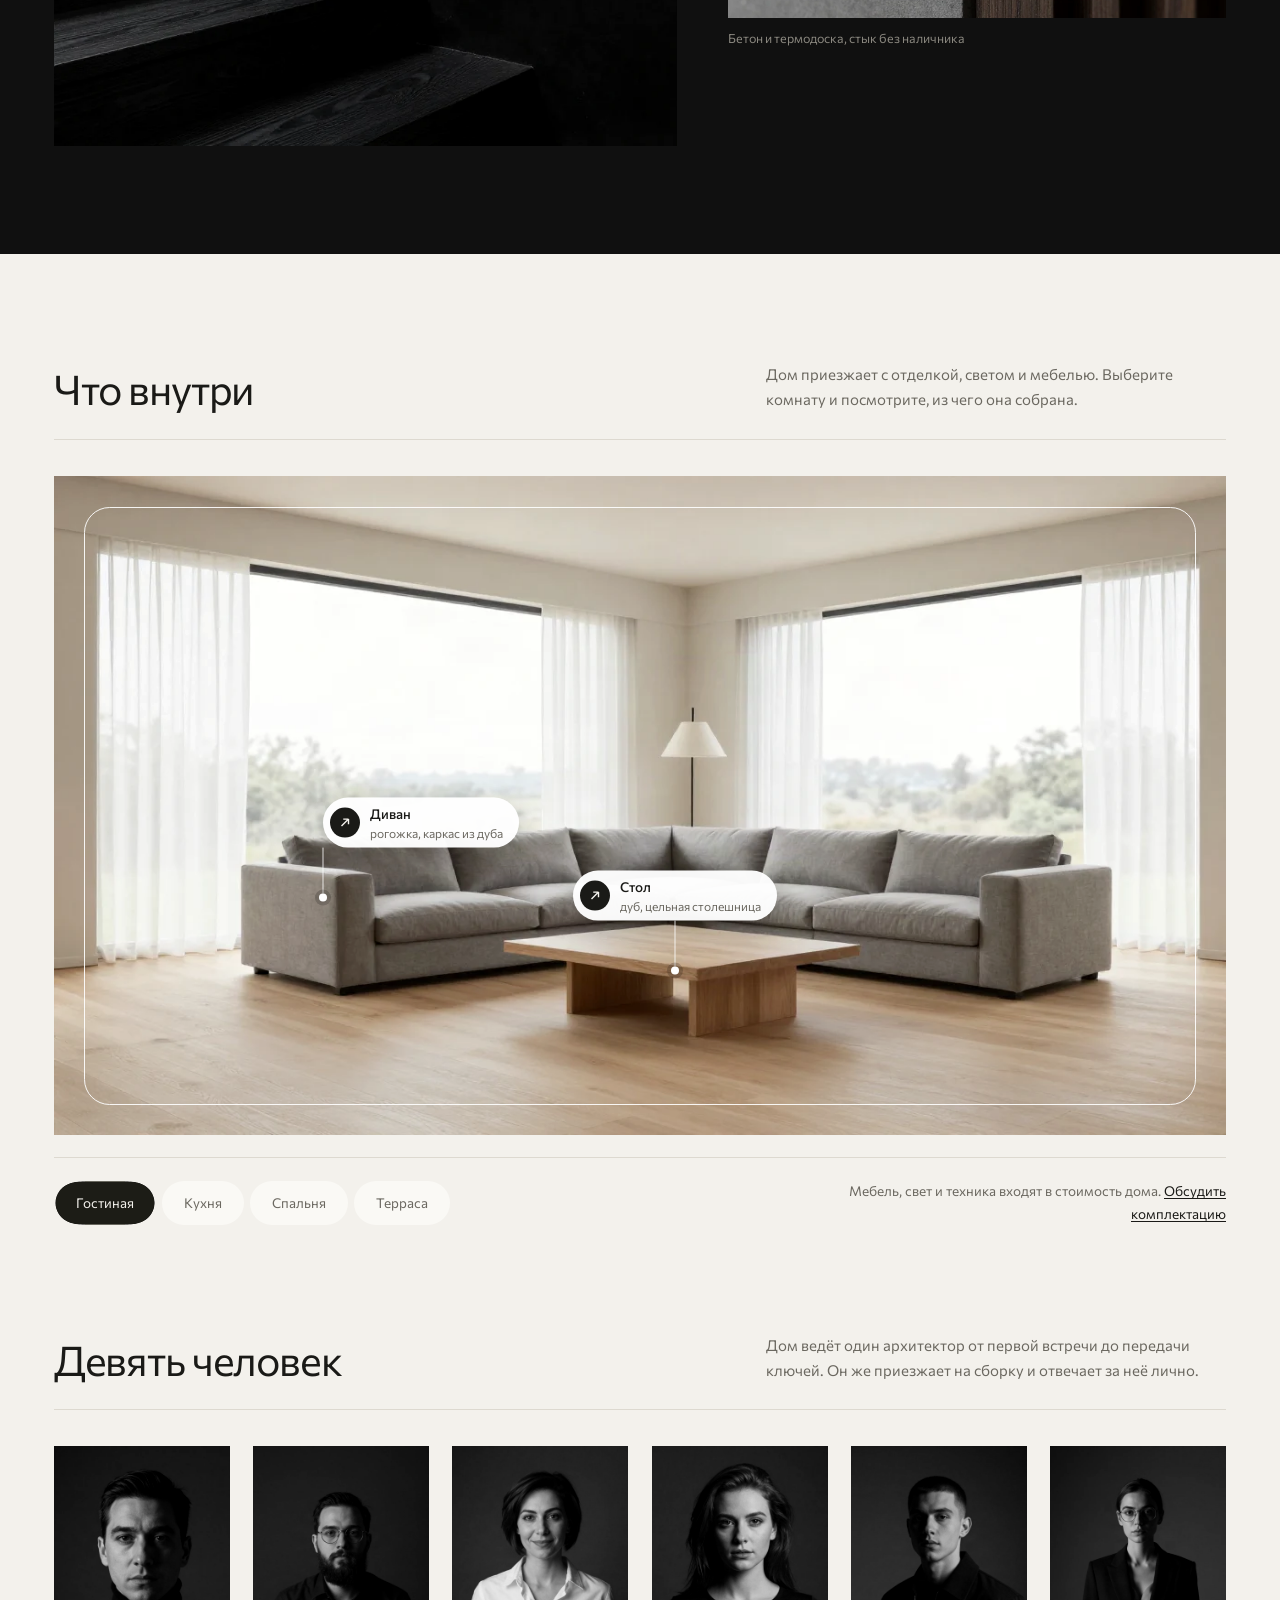
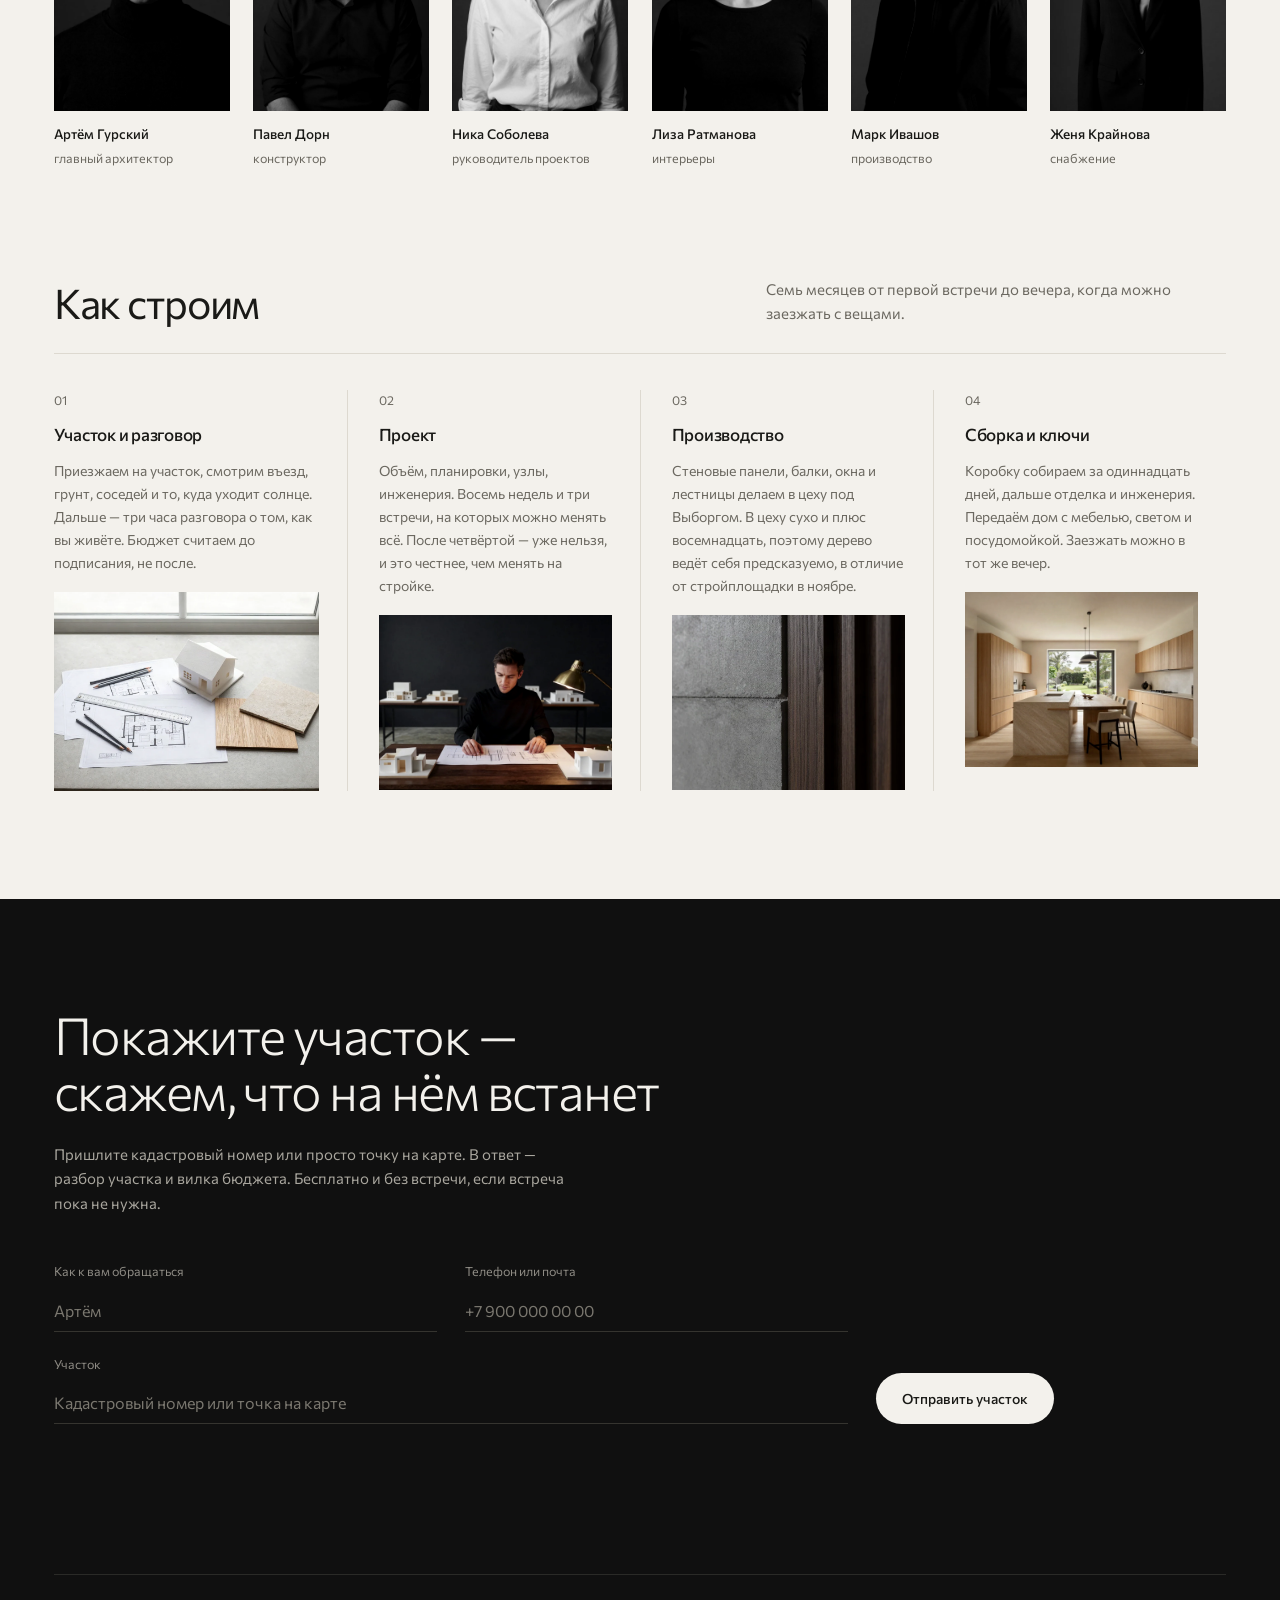
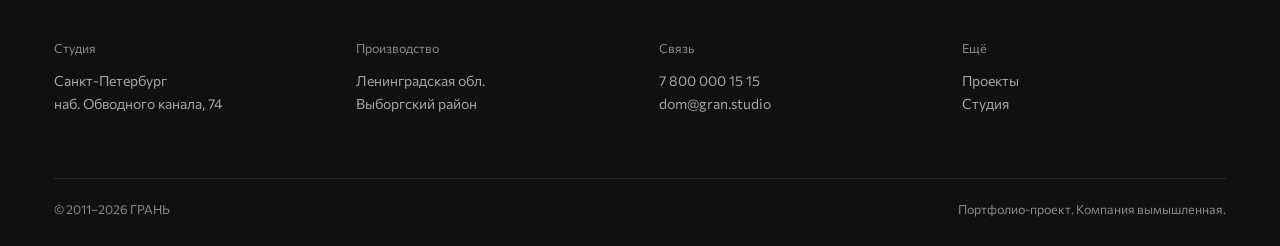
==== commit 8b432692: "Give the phone a burger menu and free the hero The phone header carried five section links wrapped o" ====
--- a/index.html
+++ b/index.html
@@ -48,6 +48,10 @@
       <a href="#talk">Контакты</a>
     </nav>
     <a class="bar__tel" href="tel:+78000000000">7 800 000 15 15</a>
+    <button class="burger" type="button" aria-haspopup="dialog" aria-expanded="false" aria-controls="menu">
+      <span class="burger__i" aria-hidden="true"><span></span><span></span><span></span></span>
+      <span class="vh">Меню</span>
+    </button>
   </header>
 
   <div class="lead__body" id="top">
@@ -410,6 +414,33 @@
   </div>
 </footer>
 
+<!-- ========== МЕНЮ НА ТЕЛЕФОНЕ ========== -->
+<dialog class="menu" id="menu" aria-label="Разделы сайта">
+  <div class="menu__bar">
+    <span class="bar__brand" aria-hidden="true">
+      <svg aria-hidden="true"><use href="#mark"/></svg>
+      <span>ГРАНЬ</span>
+    </span>
+    <button class="burger burger--x" type="button" data-close>
+      <span class="burger__i" aria-hidden="true"><span></span><span></span><span></span></span>
+      <span class="vh">Закрыть меню</span>
+    </button>
+  </div>
+
+  <nav class="menu__nav">
+    <a href="#work"><span class="menu__t">Проекты</span><span class="menu__k">47 построено</span></a>
+    <a href="#inside"><span class="menu__t">Интерьер</span><span class="menu__k">4 комнаты</span></a>
+    <a href="#studio"><span class="menu__t">Студия</span><span class="menu__k">9 человек</span></a>
+    <a href="#how"><span class="menu__t">Как строим</span><span class="menu__k">7 месяцев</span></a>
+    <a href="#talk"><span class="menu__t">Контакты</span><span class="menu__k">Санкт-Петербург</span></a>
+  </nav>
+
+  <div class="menu__foot">
+    <a class="menu__tel" href="tel:+78000000000">7 800 000 15 15</a>
+    <a class="menu__mail" href="mailto:dom@gran.studio">dom@gran.studio</a>
+  </div>
+</dialog>
+
 <dialog class="sheet" id="sheet" aria-labelledby="sheet-name">
   <button class="sheet__x" type="button" aria-label="Закрыть"><svg aria-hidden="true"><use href="#cross"/></svg></button>
   <img class="sheet__img" id="sheet-img" alt=""
--- a/styles.css
+++ b/styles.css
@@ -478,6 +478,76 @@
 }
 
 /* ============================================================
+   МЕНЮ НА ТЕЛЕФОНЕ
+   Панель опускается сверху, как штора, и приходит бумагой — той же,
+   на которой набрана вся страница. Тёмный снимок сменяется светом:
+   это единственная инверсия на сайте, и она же делает её запоминающейся.
+   Собственная верхняя строка панели повторяет знак и кнопку ровно на
+   местах шапки, поэтому шапка выглядит несдвинутой.
+   ============================================================ */
+.burger { display: none; }
+.burger__i {
+  position: relative; display: block; width: 22px; height: 15px;
+}
+.burger__i span {
+  position: absolute; left: 0; height: 1.5px; background: currentColor;
+  transition: top var(--t-fast), transform var(--t-fast), opacity var(--t-fast);
+}
+.burger__i span:nth-child(1) { top: 0; width: 22px; }
+/* средняя короче и прижата вправо — сдвиг объёмов, как у самих домов */
+.burger__i span:nth-child(2) { top: 7px; left: auto; right: 0; width: 14px; }
+.burger__i span:nth-child(3) { top: 14px; width: 22px; }
+.burger--x .burger__i span:nth-child(1) { top: 7px; transform: rotate(45deg); }
+.burger--x .burger__i span:nth-child(2) { opacity: 0; }
+.burger--x .burger__i span:nth-child(3) { top: 7px; transform: rotate(-45deg); }
+
+.menu {
+  inset: 0; width: auto; height: auto; max-width: none; max-height: none;
+  margin: 0; padding: 0; border: 0;
+  background: var(--paper); color: var(--ink);
+  overflow: auto; overscroll-behavior: contain;
+  transform: translateY(-100%); transition: transform var(--t-mid);
+}
+.menu.is-open { transform: none; }
+/* список стоит сразу под шапкой, а весь запас высоты собирается над
+   телефоном. Отцентрованный список давал два одинаковых провала и
+   разваливал панель на три несвязанные зоны. */
+.menu[open] { display: grid; grid-template-rows: auto auto 1fr; }
+.menu::backdrop { background: transparent; }
+
+.menu__bar {
+  display: flex; justify-content: space-between; align-items: center; gap: 20px;
+  padding: clamp(20px, 3vh, 30px) var(--gut);
+}
+
+.menu__nav { display: grid; padding: clamp(16px, 4.5vh, 48px) var(--gut) 0; }
+.menu__nav a {
+  display: flex; align-items: baseline; justify-content: space-between; gap: 18px;
+  padding: clamp(15px, 2.2vh, 21px) 0;
+  border-top: 1px solid var(--hair);
+  transition: color var(--t-fast);
+}
+.menu__nav a:last-child { border-bottom: 1px solid var(--hair); }
+/* нажатие отзывается мгновенно, отпускание — с обычным замедлением:
+   180 мс на отклик под пальцем уже читаются как задержка */
+.menu__nav a:active, .menu__foot a:active { color: var(--stone); transition: none; }
+/* телефон берёт ту же ступень кегля, что и разделы, но вес 400: это не
+   шестой пункт, а единственное утверждение панели. Разница в полразмера
+   читалась бы как случайный сдвиг шкалы, а не как решение. */
+.menu__t, .menu__tel { font-size: clamp(1.5rem, 7.2vw, 2.05rem); line-height: 1.1; letter-spacing: -.03em; }
+.menu__t { font-weight: 300; }
+/* справа не украшение, а то, что за дверью: настоящие числа со страницы */
+.menu__k { font-size: 12.5px; color: var(--stone); white-space: nowrap; }
+
+.menu__foot {
+  display: grid; align-content: end; justify-items: start; gap: 6px;
+  padding: 0 var(--gut) clamp(26px, 6vh, 54px);
+}
+.menu__tel { font-weight: 400; font-variant-numeric: tabular-nums; }
+.menu__mail { font-size: 13.5px; color: var(--stone); }
+.menu__foot a { transition: color var(--t-fast); }
+
+/* ============================================================
    ОКНО ПРОЕКТА
    ============================================================ */
 .sheet {
@@ -569,6 +639,19 @@
 
 @media (max-width: 760px) {
   body { font-size: 15.5px; }
+
+  /* шапка сжимается до знака и бургера: пять разделов второй строкой
+     отъедали у снимка треть экрана. Телефон уходит в панель, где он
+     набран крупно — на телефоне это главное действие. Прячем только
+     при живом скрипте: без него бургер бесполезен, и пусть остаётся
+     обычный ряд ссылок. */
+  .js .bar { grid-template-columns: auto auto; grid-template-areas: "brand burger"; row-gap: 0; }
+  .js .bar__nav, .js .bar__tel { display: none; }
+  .js .burger { display: block; grid-area: burger; justify-self: end; padding: 11px 0 11px 20px; }
+
+  /* заголовок первого экрана берёт больше кегля: снимок ведёт, и текст
+     поверх него должен звучать так же уверенно, как на большом экране */
+  .lead__t { font-size: clamp(2.4rem, 9.6vw, 3.2rem); }
 
   /* первый экран остаётся во весь экран, но может вырасти под текст */
   .lead { height: auto; min-height: 100svh; }
@@ -619,6 +702,11 @@
 
 /* телефон в альбоме: низкое окно. Кадр в карточке проекта не должен
    съедать его целиком — под ним ещё текст, ради которого её и открыли. */
+/* панель живёт только на телефоне: выше 760 разделы стоят в шапке */
+@media (min-width: 761px) {
+  .menu[open] { display: none; }
+}
+
 @media (max-height: 560px) and (max-width: 860px) {
   .sheet__img { max-height: 42vh; }
   .sheet__b { padding-block: 20px; }
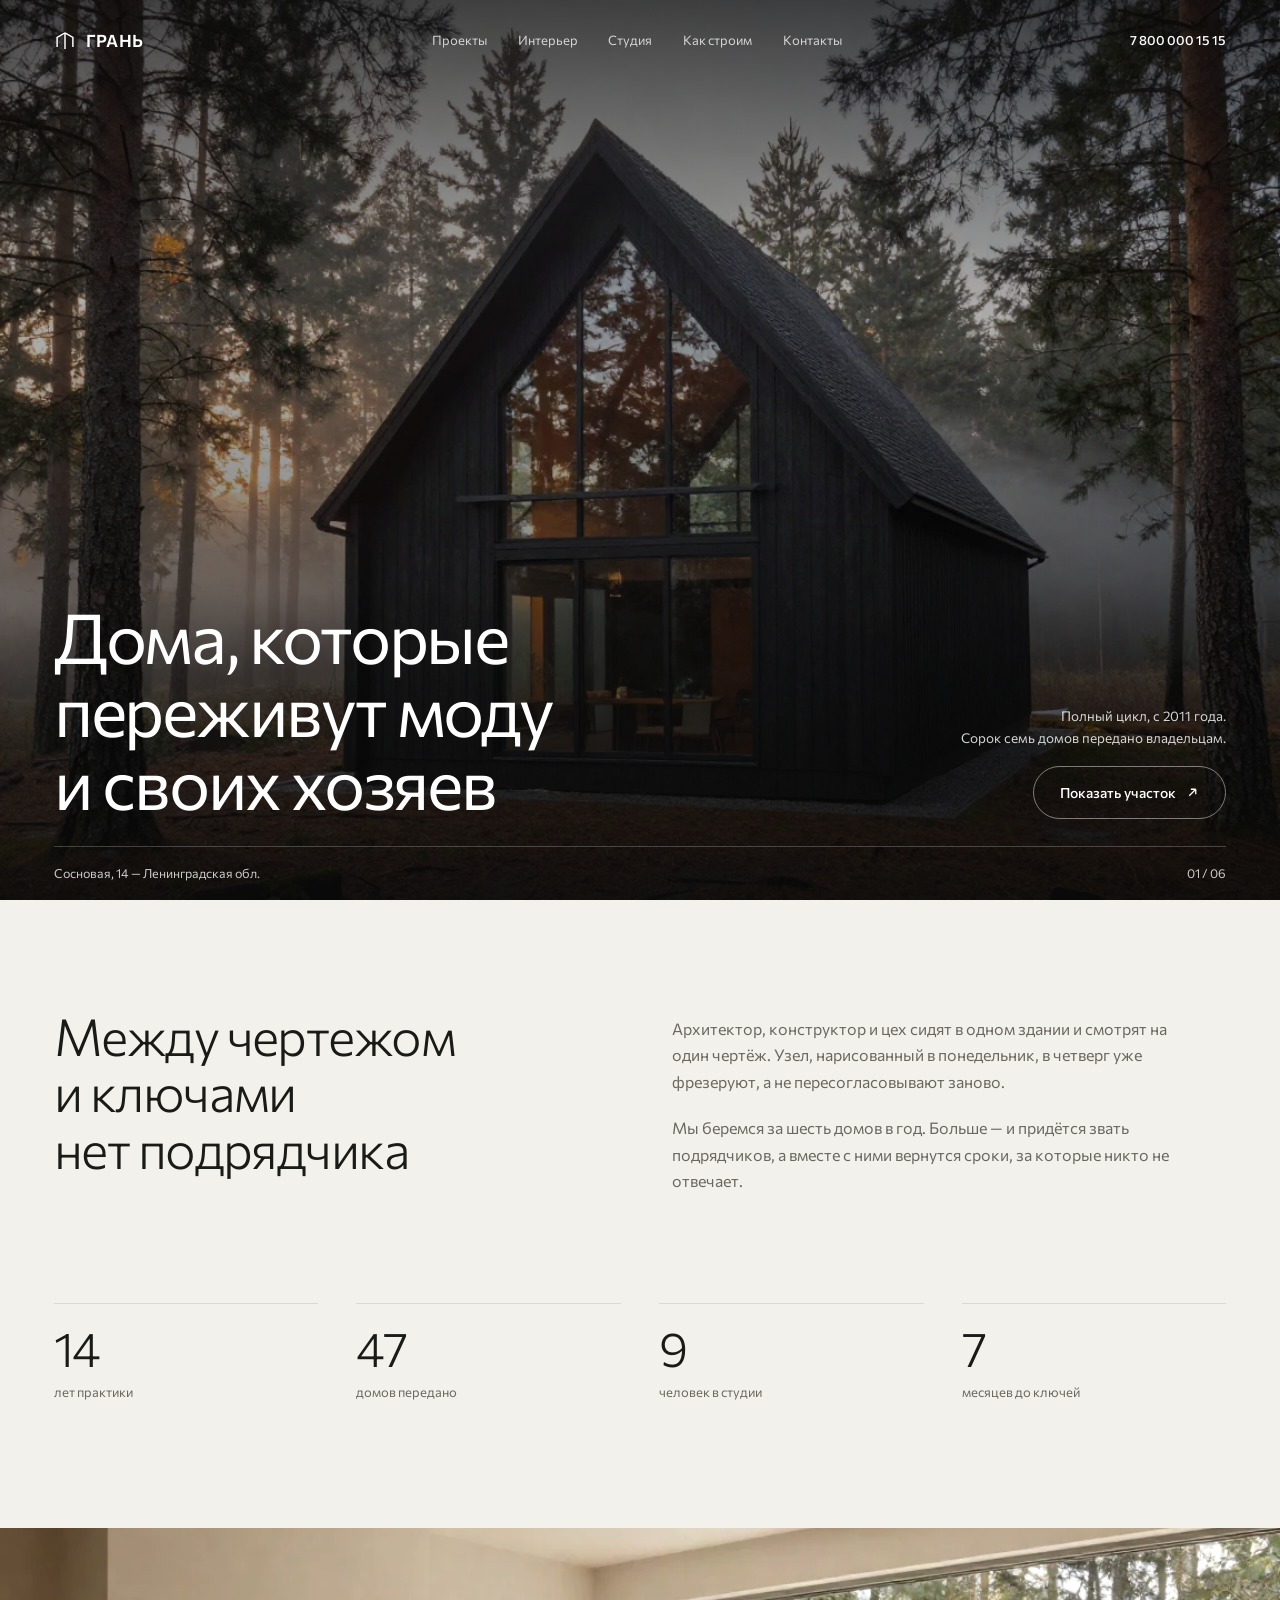
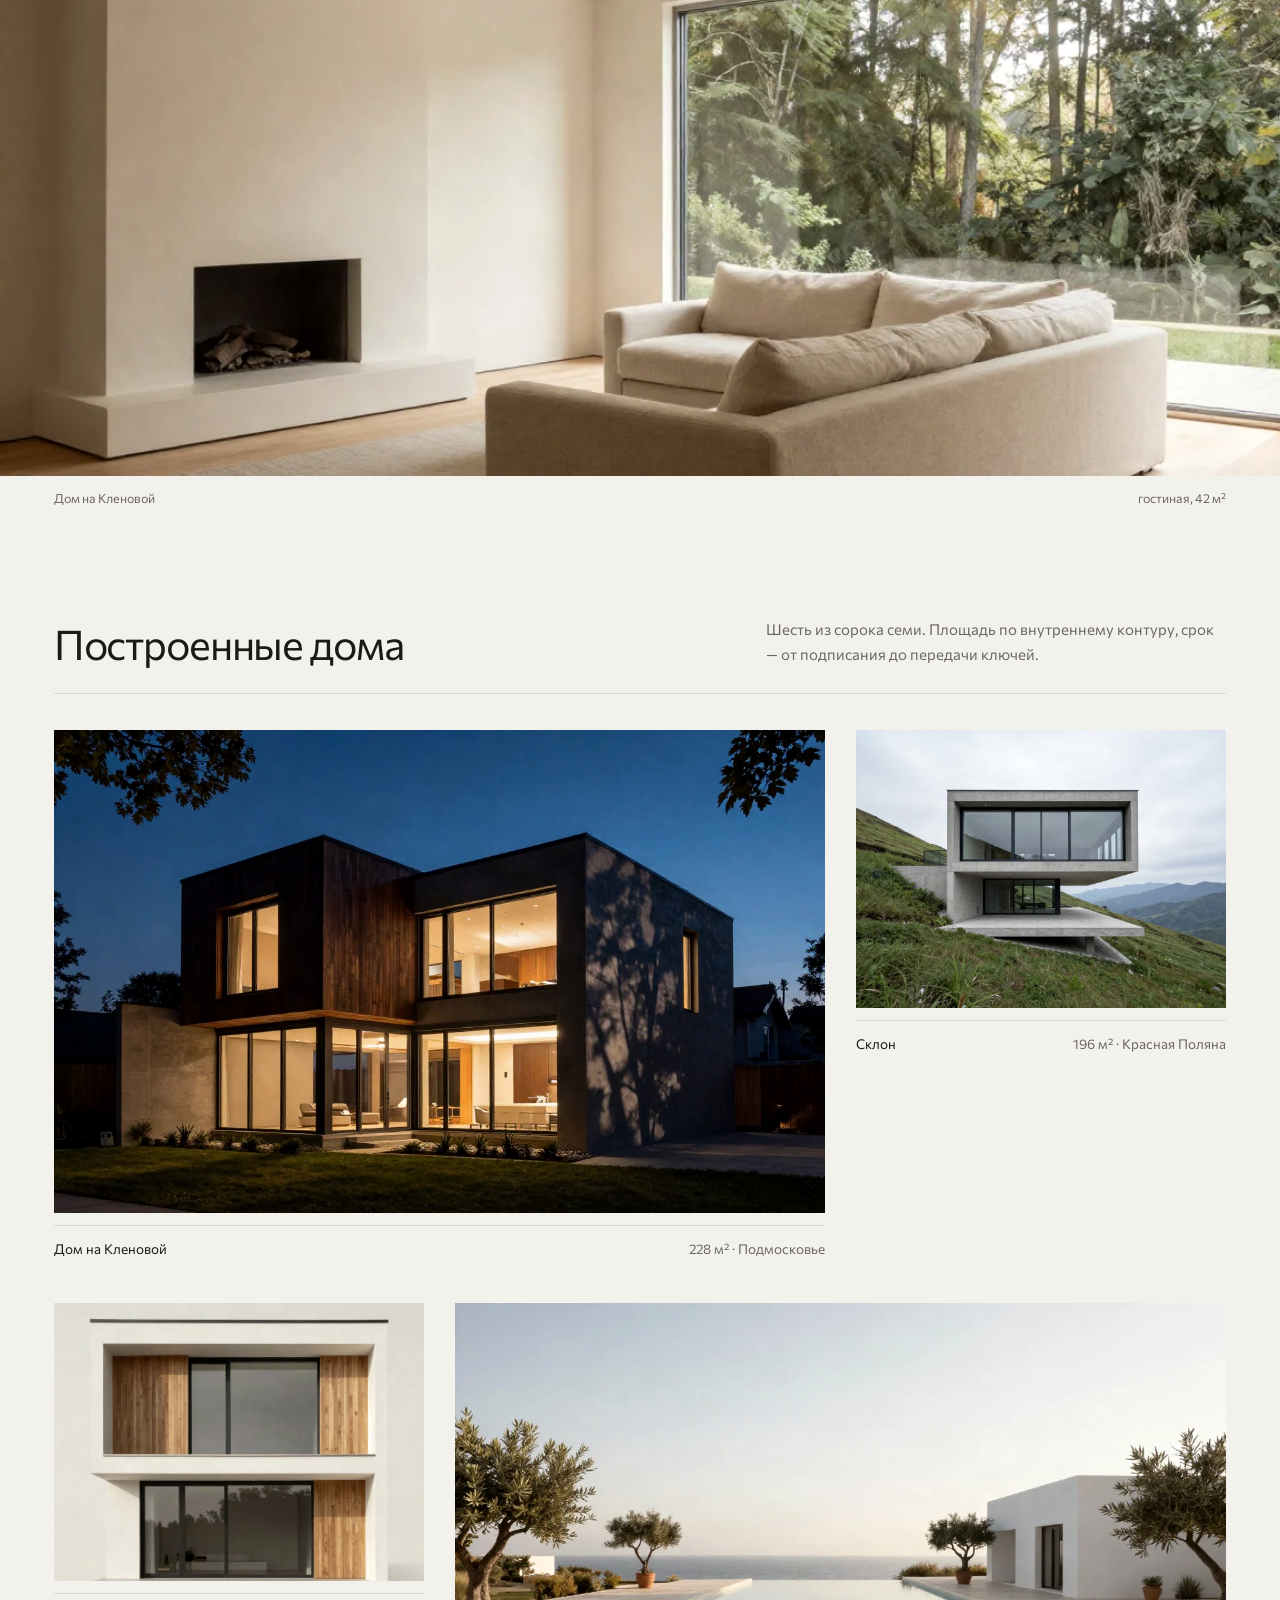
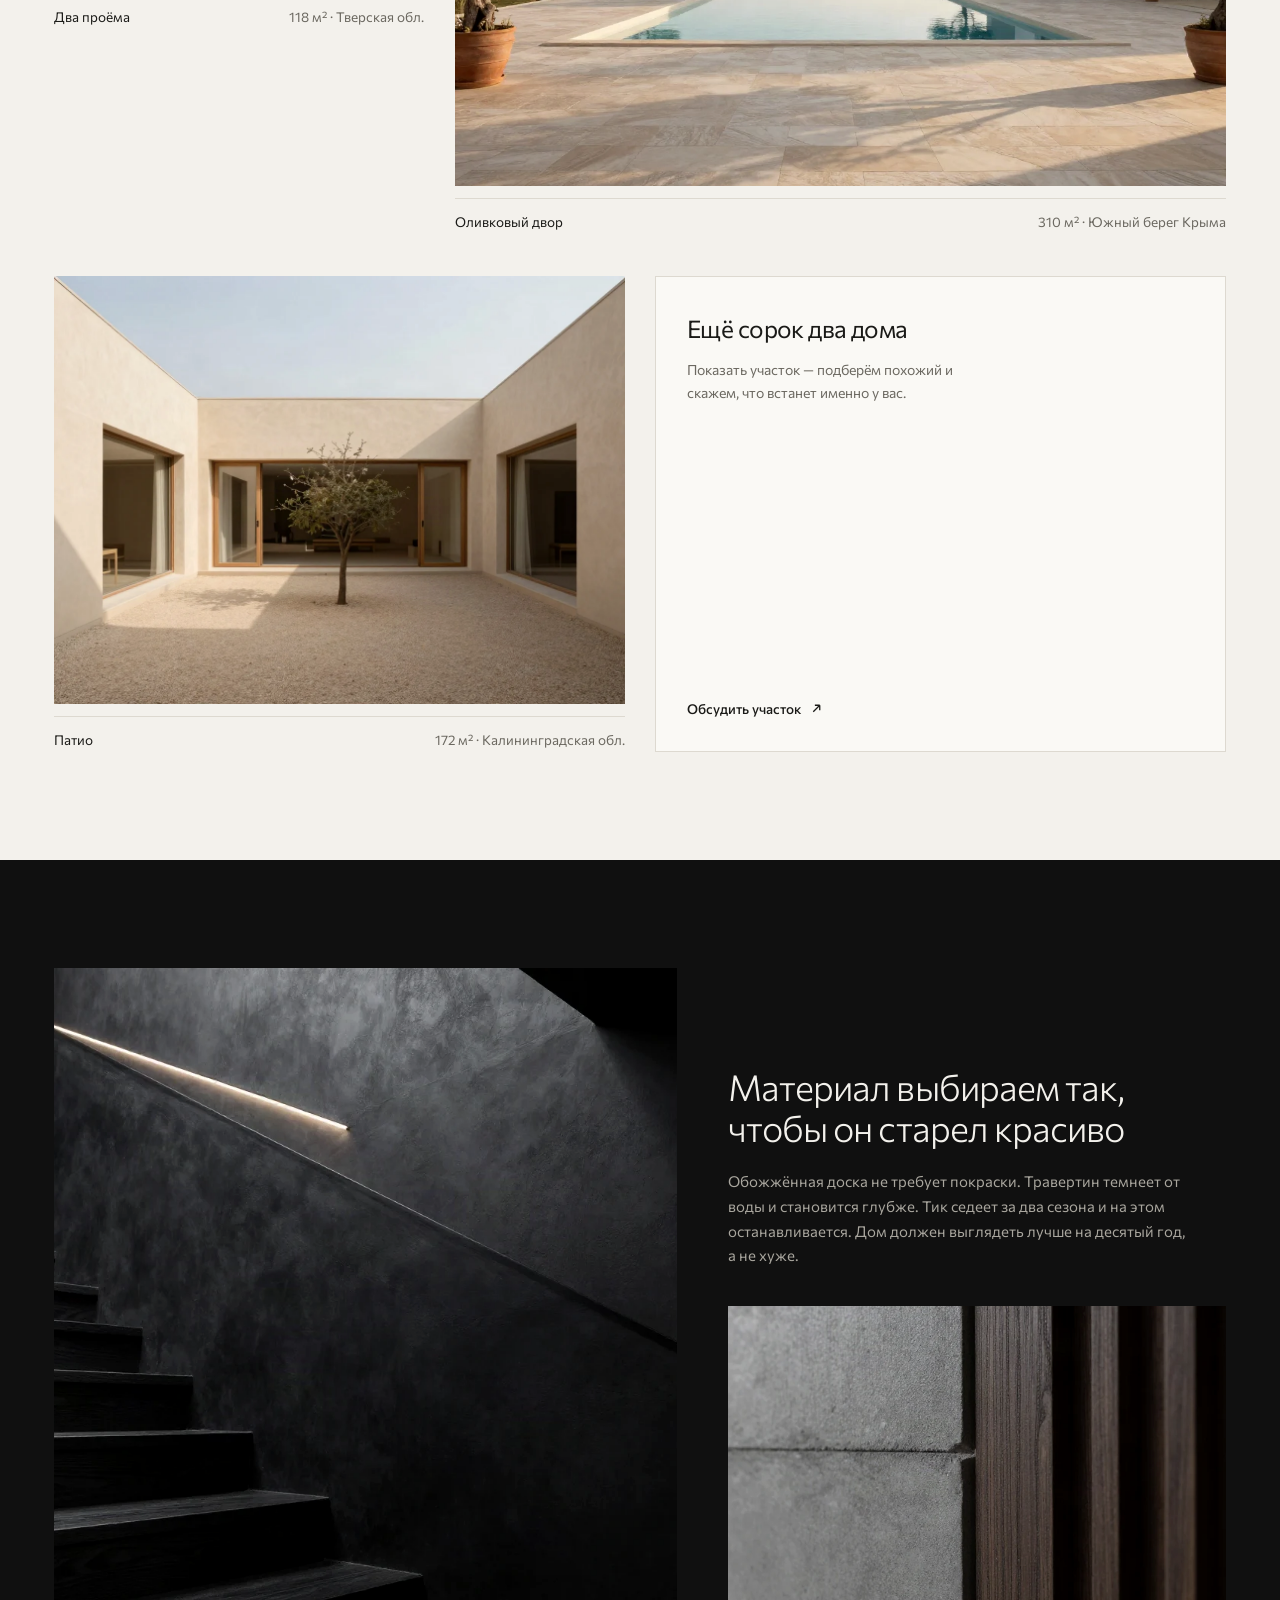
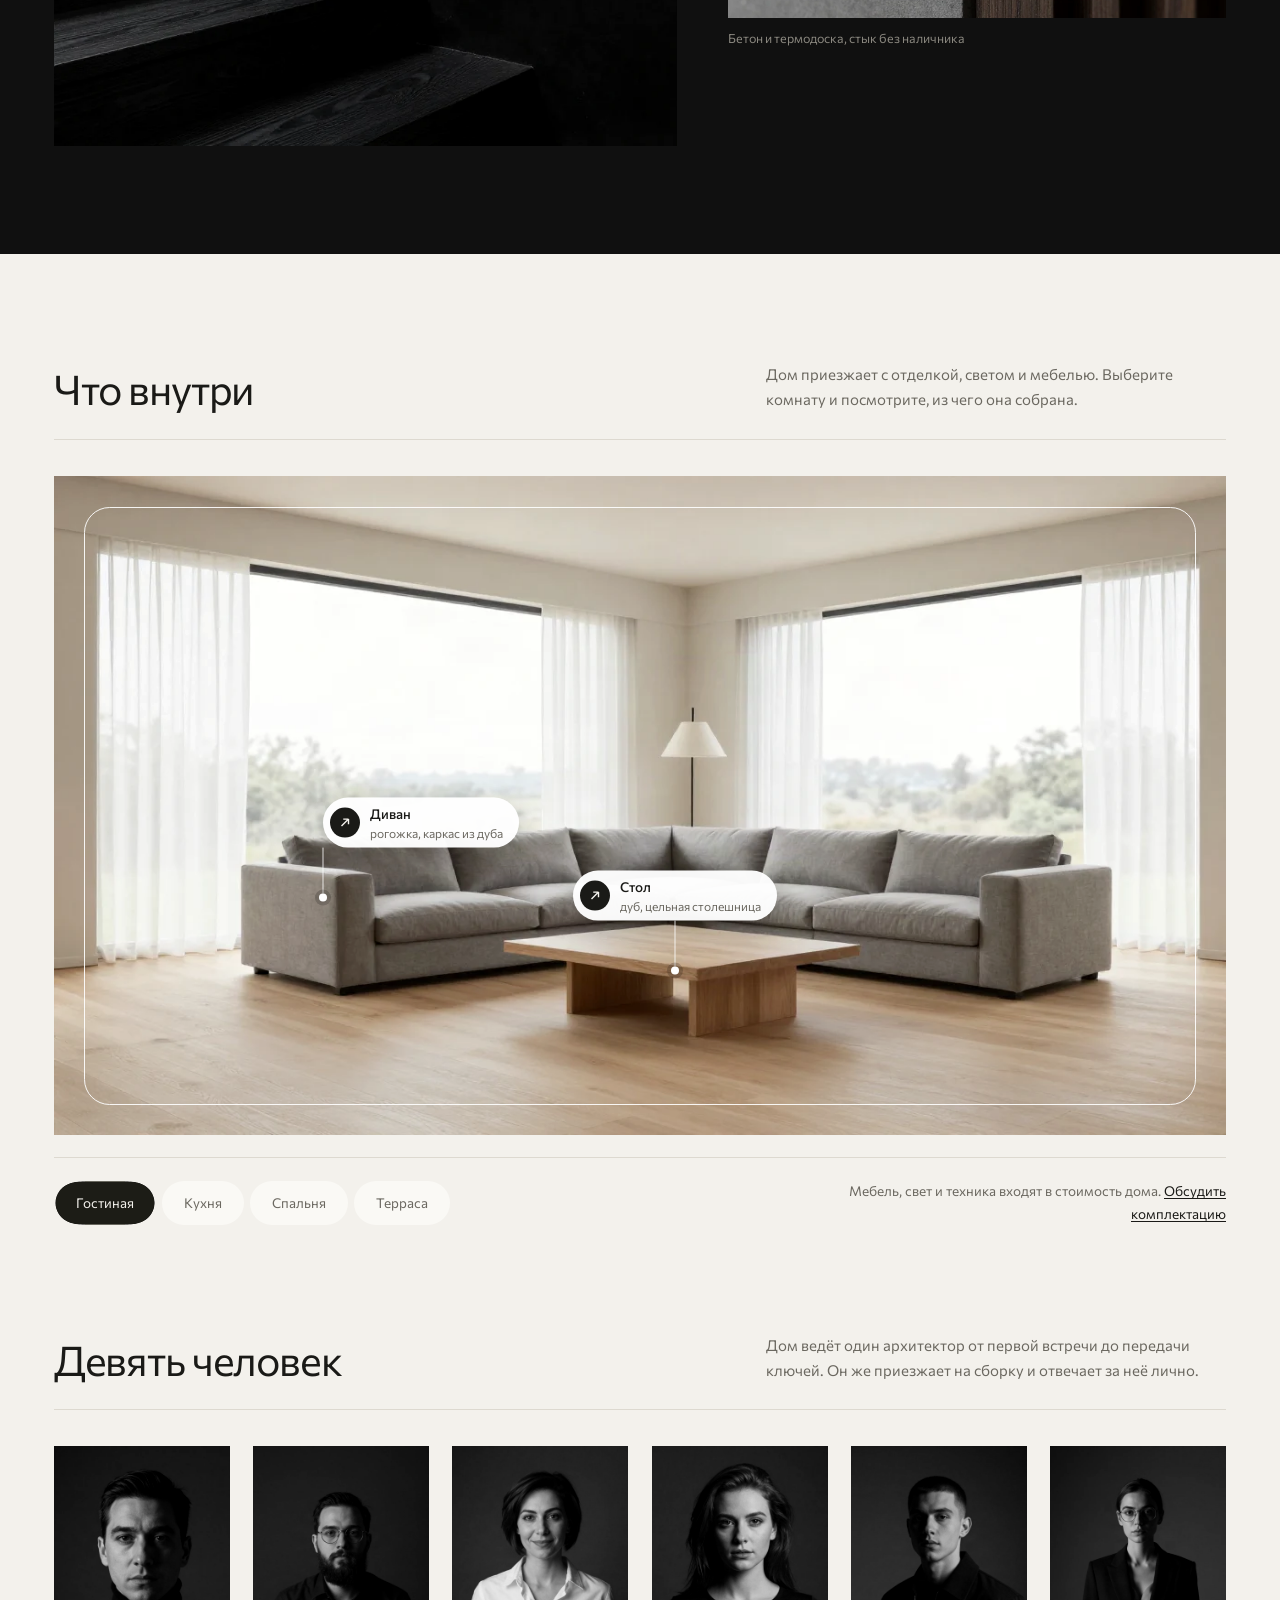
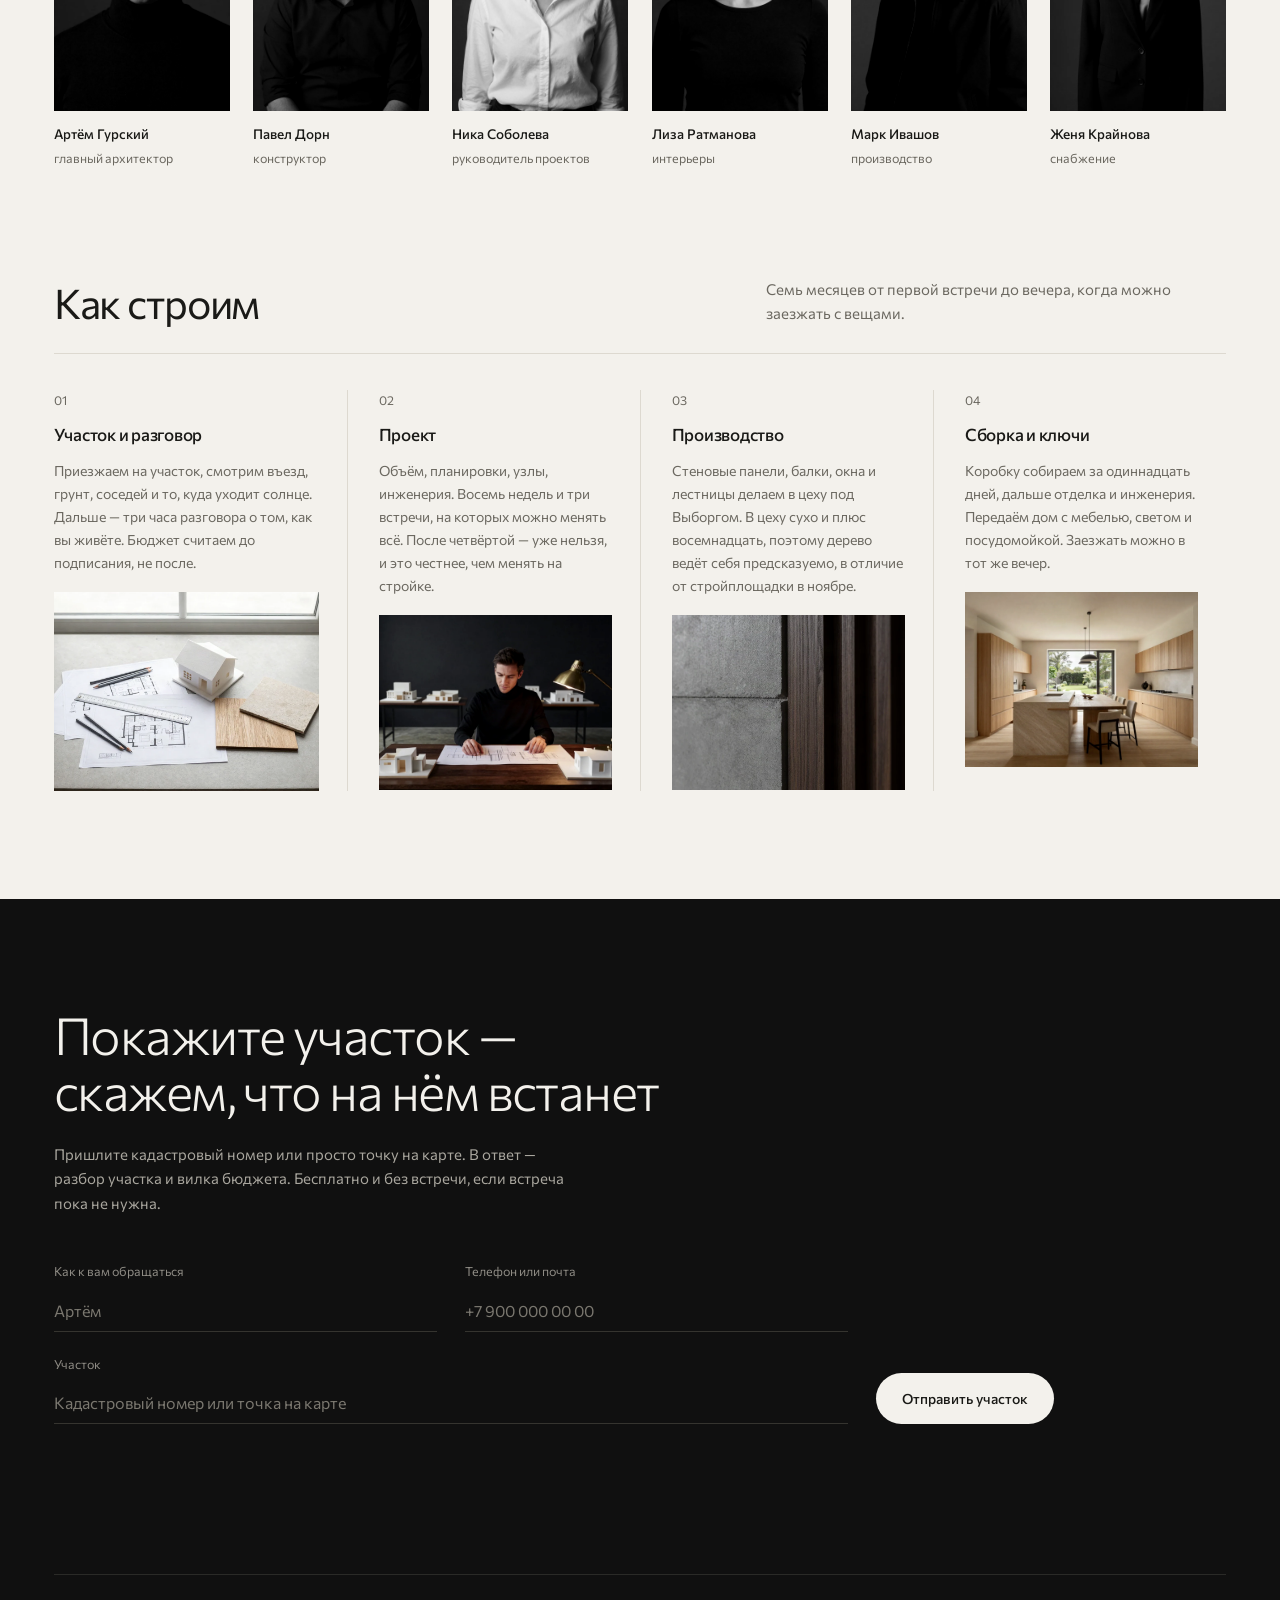
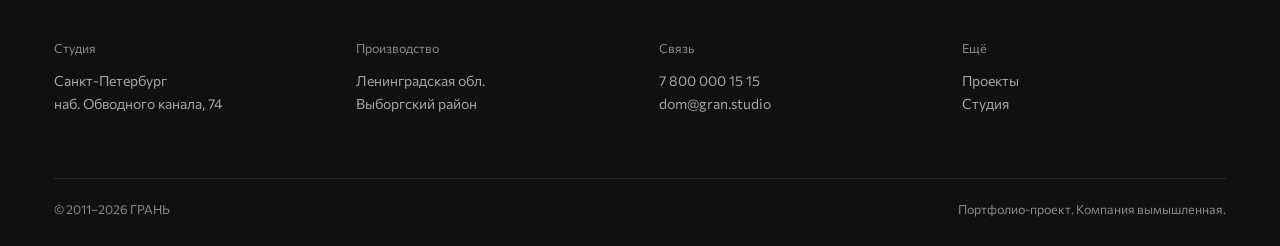
==== commit 2c2f7642: "Stop the dialogs drawing a focus ring around their close button The square outline around the menu's" ====
--- a/index.html
+++ b/index.html
@@ -415,7 +415,7 @@
 </footer>
 
 <!-- ========== МЕНЮ НА ТЕЛЕФОНЕ ========== -->
-<dialog class="menu" id="menu" aria-label="Разделы сайта">
+<dialog class="menu" id="menu" tabindex="-1" aria-label="Разделы сайта">
   <div class="menu__bar">
     <span class="bar__brand" aria-hidden="true">
       <svg aria-hidden="true"><use href="#mark"/></svg>
@@ -441,7 +441,7 @@
   </div>
 </dialog>
 
-<dialog class="sheet" id="sheet" aria-labelledby="sheet-name">
+<dialog class="sheet" id="sheet" tabindex="-1" aria-labelledby="sheet-name">
   <button class="sheet__x" type="button" aria-label="Закрыть"><svg aria-hidden="true"><use href="#cross"/></svg></button>
   <img class="sheet__img" id="sheet-img" alt=""
        src="[data-uri]">
--- a/styles.css
+++ b/styles.css
@@ -28,7 +28,10 @@
 }
 
 *, *::before, *::after { box-sizing: border-box; }
-html { -webkit-text-size-adjust: 100%; scroll-behavior: smooth; }
+/* Без scroll-behavior: smooth. Страница высотой в десять тысяч пикселей,
+   и переход из меню в «Контакты» уезжал плавным ходом через всю её высоту —
+   на телефоне это читается не как спокойствие, а как тормоза. */
+html { -webkit-text-size-adjust: 100%; }
 
 body {
   margin: 0;
@@ -37,7 +40,6 @@
   font-family: var(--ui);
   font-size: 16px; line-height: 1.65; font-weight: 400;
   -webkit-font-smoothing: antialiased;
-  overflow-x: hidden;
 }
 
 img { max-width: 100%; height: auto; display: block; }
@@ -49,6 +51,12 @@
 
 ::selection { background: var(--ink); color: var(--paper); }
 :focus-visible { outline: 2px solid currentColor; outline-offset: 3px; border-radius: 2px; }
+/* Сами окна фокус не обводим. showModal() ставит фокус на первую кнопку
+   внутри, и на телефоне вокруг крестика проступала квадратная рамка —
+   кольцо фокуса, хотя пальцем никто по клавиатуре не ходил. Фокус уводим
+   на само окно (tabindex="-1" в разметке), а у контейнера обводки нет:
+   кольцо остаётся там, где оно нужно, — на кнопках при обходе клавишей. */
+.menu:focus, .menu:focus-visible, .sheet:focus, .sheet:focus-visible { outline: none; }
 html { scrollbar-color: var(--stone) var(--paper); scrollbar-width: thin; }
 ::-webkit-scrollbar { width: 11px; height: 11px; }
 ::-webkit-scrollbar-track { background: var(--paper); }
@@ -102,10 +110,13 @@
   overflow: hidden; background: var(--void); color: #fff;
   display: grid; grid-template-rows: auto 1fr auto;
 }
+/* Затемнение ушло со снимка в вуаль. Чёрный с прозрачностью .26 поверх
+   даёт ровно то же, что brightness(.74), но это обычная заливка, а не
+   фильтр: снимок при этом ещё и едет 2,4 с, и фильтр заставлял браузер
+   перерисовывать полноэкранный слой каждый кадр вместо простого сдвига. */
 .lead__ph {
   position: absolute; inset: 0; z-index: -2;
   width: 100%; height: 100%; object-fit: cover;
-  filter: brightness(.74) contrast(1.04);
   transition: transform 2400ms cubic-bezier(.16,.84,.28,1);
 }
 /* приближение — исходная точка тихого выхода, и заводит его скрипт.
@@ -115,7 +126,8 @@
 .lead__veil {
   position: absolute; inset: 0; z-index: -1;
   background: linear-gradient(180deg, rgba(10,10,10,.68) 0%, rgba(10,10,10,.08) 34%,
-                                       rgba(10,10,10,.30) 66%, rgba(10,10,10,.86) 100%);
+                                       rgba(10,10,10,.30) 66%, rgba(10,10,10,.86) 100%),
+              linear-gradient(rgba(10,10,10,.26), rgba(10,10,10,.26));
 }
 
 .bar {
@@ -321,6 +333,11 @@
   transition: opacity var(--t-mid), visibility var(--t-mid);
 }
 .pin__b, .pin__s, .pin__d { translate: -50% 0; }
+/* Раскрытая выноска выходит на первый план, соседняя отступает вторым
+   слоем. Без этого свёрнутая пилюля накрывала раскрытую и съедала
+   её текст — какая из них сейчас открыта, было не понять. */
+.pin.is-open { z-index: 7; }
+.stage.is-telling .pin.is-on:not(.is-open) { opacity: .38; }
 .pin[data-side="left"]  .pin__b { translate: 0 0; }
 .pin[data-side="right"] .pin__b { translate: -100% 0; }
 .pin.is-on { opacity: 1; visibility: visible; }
@@ -370,7 +387,7 @@
 
 .rooms { position: relative; display: flex; flex-wrap: wrap; gap: 6px; width: fit-content; }
 .rooms__goo { position: absolute; inset: 0; z-index: 0; filter: url(#gooey); pointer-events: none; }
-.rooms__blob, .rooms__drop { position: absolute; top: 0; left: 0; height: 100%; background: var(--ink); border-radius: 999px; will-change: transform, width; }
+.rooms__blob, .rooms__drop { position: absolute; top: 0; left: 0; height: 100%; background: var(--ink); border-radius: 999px; }
 .rooms__blob { transition: transform var(--t-mid), width var(--t-mid), height var(--t-mid); }
 .rooms__drop { opacity: 0; transition: transform var(--t-mid), width var(--t-mid), height var(--t-mid), opacity 260ms linear 120ms; }
 .rooms__drop.is-out { opacity: 1; }
@@ -485,7 +502,13 @@
    Собственная верхняя строка панели повторяет знак и кнопку ровно на
    местах шапки, поэтому шапка выглядит несдвинутой.
    ============================================================ */
-.burger { display: none; }
+.burger { display: none; position: relative; touch-action: manipulation; -webkit-tap-highlight-color: transparent; }
+/* область нажатия шире рисунка: до края экрана справа и по 8 px сверху и
+   снизу. Иконка при этом остаётся ровно на поле, а палец промахнуться
+   уже не может. */
+.burger::after { content: ''; position: absolute; inset: -8px -8px -8px 0; }
+.burger:active .burger__i { opacity: .55; }
+.burger__i { transition: opacity var(--t-fast); }
 .burger__i {
   position: relative; display: block; width: 22px; height: 15px;
 }
@@ -497,27 +520,57 @@
 /* средняя короче и прижата вправо — сдвиг объёмов, как у самих домов */
 .burger__i span:nth-child(2) { top: 7px; left: auto; right: 0; width: 14px; }
 .burger__i span:nth-child(3) { top: 14px; width: 22px; }
-.burger--x .burger__i span:nth-child(1) { top: 7px; transform: rotate(45deg); }
+/* Крестик должен занимать те же 22 px, что и бургер, и упираться правым
+   краем в то же поле. Повёрнутая на 45° линия короче своей длины в корень
+   из двух, поэтому линии крестика длиннее полос: 22 × √2 = 31.11. */
+.burger--x .burger__i span:nth-child(1),
+.burger--x .burger__i span:nth-child(3) {
+  top: 50%; left: 50%; right: auto; width: 31.11px; translate: -50% -50%;
+}
+.burger--x .burger__i span:nth-child(1) { transform: rotate(45deg); }
 .burger--x .burger__i span:nth-child(2) { opacity: 0; }
-.burger--x .burger__i span:nth-child(3) { top: 7px; transform: rotate(-45deg); }
-
+.burger--x .burger__i span:nth-child(3) { transform: rotate(-45deg); }
+
+/* Уход панели анимирует сам браузер: display и overlay перечислены в
+   transition с allow-discrete, поэтому close() можно звать сразу, а не
+   ждать окончания перехода. Раньше закрытие держалось на transitionend,
+   и любой несработавший переход оставлял панель открытой навсегда —
+   вместе с заблокированной прокруткой всей страницы.
+   Где allow-discrete не поддержан, панель просто исчезает без хода:
+   некрасиво, но никогда не залипает.
+
+   Едет она на десять пикселей, а не через весь экран. Полная штора
+   на 460 мс держала крестик выше видимой области: нетерпеливый повторный
+   тап по тому же месту попадал в пустоту, и это читалось как «не
+   закрывается». Теперь крестик нажимается с первого кадра. */
 .menu {
   inset: 0; width: auto; height: auto; max-width: none; max-height: none;
   margin: 0; padding: 0; border: 0;
   background: var(--paper); color: var(--ink);
   overflow: auto; overscroll-behavior: contain;
-  transform: translateY(-100%); transition: transform var(--t-mid);
-}
-.menu.is-open { transform: none; }
+  opacity: 0; transform: translateY(-10px);
+  transition: opacity 240ms cubic-bezier(.2,.7,.3,1),
+              transform var(--t-mid),
+              overlay var(--t-mid) allow-discrete,
+              display var(--t-mid) allow-discrete;
+}
 /* список стоит сразу под шапкой, а весь запас высоты собирается над
    телефоном. Отцентрованный список давал два одинаковых провала и
    разваливал панель на три несвязанные зоны. */
-.menu[open] { display: grid; grid-template-rows: auto auto 1fr; }
+.menu[open] { display: grid; grid-template-rows: auto auto 1fr; opacity: 1; transform: none; }
+@starting-style { .menu[open] { opacity: 0; transform: translateY(-10px); } }
 .menu::backdrop { background: transparent; }
-
+.is-menu, .is-menu body { overflow: hidden; }
+
+/* Шапка панели обязана встать ровно на шапку страницы. Модальный диалог
+   лежит в верхнем слое и считается от самого экрана, а страница — от :root,
+   которому обёртка артефакта добавляет отступ под «чёлку». Без этой
+   поправки крестик уходил на высоту чёлки вверх, под статус-бар, где по
+   нему уже не попасть. Отступ не угадываем через env(), а измеряем со
+   страницы перед открытием: обёртка может задать его как угодно. */
 .menu__bar {
   display: flex; justify-content: space-between; align-items: center; gap: 20px;
-  padding: clamp(20px, 3vh, 30px) var(--gut);
+  padding: calc(clamp(20px, 3vh, 30px) + var(--safe-top, env(safe-area-inset-top, 0px))) var(--gut) clamp(20px, 3vh, 30px);
 }
 
 .menu__nav { display: grid; padding: clamp(16px, 4.5vh, 48px) var(--gut) 0; }
@@ -541,7 +594,7 @@
 
 .menu__foot {
   display: grid; align-content: end; justify-items: start; gap: 6px;
-  padding: 0 var(--gut) clamp(26px, 6vh, 54px);
+  padding: 0 var(--gut) calc(clamp(26px, 6vh, 54px) + var(--safe-bottom, env(safe-area-inset-bottom, 0px)));
 }
 .menu__tel { font-weight: 400; font-variant-numeric: tabular-nums; }
 .menu__mail { font-size: 13.5px; color: var(--stone); }
@@ -562,14 +615,23 @@
 .sheet__spec { font-size: 13px; color: var(--stone); }
 .sheet__text { font-size: 15px; max-width: 58ch; color: var(--stone); }
 .sheet__b .btn { margin-top: 8px; }
+/* Крестик взят из языка выносок: тёмный круг со светлым знаком, как
+   у кружков на снимках. Белая нашлёпка с тяжёлой тенью выбивалась из
+   страницы, где всё остальное держится на волосяных линиях, и на светлых
+   кадрах терялась. Прижат вправо через margin-left: auto, а не через
+   left у sticky-элемента: то был подгон, а не правило. */
 .sheet__x {
-  position: sticky; z-index: 2; top: 14px; left: calc(100% - 58px); margin-bottom: -44px;
+  position: sticky; z-index: 3; top: 12px;
+  margin: 12px 12px -56px auto;
   display: grid; place-items: center; width: 44px; height: 44px; border-radius: 50%;
-  background: rgba(255,255,255,.94); box-shadow: 0 6px 20px rgba(0,0,0,.22);
+  background: var(--ink); color: var(--paper);
+  box-shadow: 0 4px 16px rgba(0,0,0,.28);
+  touch-action: manipulation; -webkit-tap-highlight-color: transparent;
   transition: transform var(--t-fast);
 }
 .sheet__x:hover { transform: scale(1.06); }
-.sheet__x svg { width: 15px; height: 15px; stroke: var(--ink); }
+.sheet__x:active { transform: scale(.94); transition: none; }
+.sheet__x svg { width: 14px; height: 14px; stroke: currentColor; }
 
 @media (min-width: 861px) {
   .sheet[open] { display: grid; grid-template-columns: 1.15fr .85fr; align-items: stretch; }
@@ -642,12 +704,12 @@
 
   /* шапка сжимается до знака и бургера: пять разделов второй строкой
      отъедали у снимка треть экрана. Телефон уходит в панель, где он
-     набран крупно — на телефоне это главное действие. Прячем только
-     при живом скрипте: без него бургер бесполезен, и пусть остаётся
-     обычный ряд ссылок. */
-  .js .bar { grid-template-columns: auto auto; grid-template-areas: "brand burger"; row-gap: 0; }
-  .js .bar__nav, .js .bar__tel { display: none; }
-  .js .burger { display: block; grid-area: burger; justify-self: end; padding: 11px 0 11px 20px; }
+     набран крупно — на телефоне это главное действие. Перестраиваем только
+     если <dialog> реально работает: иначе бургер был бы мёртвой кнопкой,
+     и пусть лучше остаётся обычный ряд ссылок. */
+  .dlg .bar { grid-template-columns: auto auto; grid-template-areas: "brand burger"; row-gap: 0; }
+  .dlg .bar__nav, .dlg .bar__tel { display: none; }
+  .dlg .burger { display: block; grid-area: burger; justify-self: end; padding: 15px 0 15px 24px; }
 
   /* заголовок первого экрана берёт больше кегля: снимок ведёт, и текст
      поверх него должен звучать так же уверенно, как на большом экране */
@@ -669,19 +731,24 @@
 
   .dark__small { max-width: none; }
 
-  /* выноски на телефоне не висят над кадром: пилюля шириной почти в экран
-     закрыла бы сам предмет. Сначала кадр, под ним — подписи списком. */
-  .stage { aspect-ratio: auto; overflow: visible; padding-bottom: 16px; }
-  .stage__frame { display: none; }
-  .stage__slides { position: relative; aspect-ratio: 4 / 3; }
-  .pin {
-    position: static; width: auto; transform: none;
-    display: none; opacity: 1; visibility: visible;
-    margin: 10px clamp(12px, 3vw, 20px) 0;
-  }
-  .pin.is-on { display: block; }
-  .pin__b { width: 100%; max-width: none; box-shadow: none; translate: none; }
-  .pin__s, .pin__d { display: none; }
+  /* Кадр на телефоне квадратный, а не 16:9. Причина не в красоте: в низком
+     кадре раскрытой выноске просто некуда встать — она вылезала за верхний
+     край. Заодно интерьер занимает экран целиком и читается крупнее. */
+  .stage { aspect-ratio: 1 / 1; }
+
+  /* Выноска остаётся на снимке: подпись должна стоять на самом предмете,
+     а не уезжать под кадр. Чтобы уместиться, свёрнутая выноска показывает
+     только название — «Диван». Подробности приходят по нажатию, тогда же
+     пилюля и вырастает. Так название всегда меньше предмета, который
+     называет, и кадр остаётся видно. */
+  .pin__b { gap: 8px; padding: 5px 13px 5px 5px; max-width: min(230px, 62vw); }
+  .pin__i { width: 25px; height: 25px; }
+  .pin__i svg { width: 11px; height: 11px; }
+  .pin__x { font-size: 11.5px; gap: 1px; }
+  .pin__x b { font-size: 12.5px; }
+  .pin__x > span:not(.pin__m) { display: none; }
+  .pin__b[aria-expanded="true"] .pin__x > span { display: block; }
+  .pin__s { height: 22px; }
 
   .studio__row { grid-template-columns: repeat(2, 1fr); }
   .how__list { grid-template-columns: 1fr; }
@@ -702,6 +769,24 @@
 
 /* телефон в альбоме: низкое окно. Кадр в карточке проекта не должен
    съедать его целиком — под ним ещё текст, ради которого её и открыли. */
+/* Ховер-переходы на сенсорном экране не наступят никогда. Снимаем, чтобы
+   браузер не держал снимки готовыми к переходу, которого не будет. */
+@media (hover: none) {
+  .card img, .studio__row img { transition: none; }
+}
+
+/* Низкое окно: панель сжимается, чтобы телефон внизу оставался виден.
+   Прокручиваемое меню из пяти пунктов — признак того, что кегль не
+   подогнали под экран, а не того, что пунктов много. */
+@media (max-width: 760px) and (max-height: 620px) {
+  /* шапку панели не трогаем: она обязана совпадать с шапкой страницы,
+     а та на низком экране не сжимается. Место берём со строк и кегля. */
+  .menu__nav { padding-top: 6px; }
+  .menu__nav a { padding: 8px 0; }
+  .menu__t, .menu__tel { font-size: clamp(1.1rem, 5.2vw, 1.4rem); }
+  .menu__foot { padding-bottom: calc(14px + var(--safe-bottom, 0px)); }
+}
+
 /* панель живёт только на телефоне: выше 760 разделы стоят в шапке */
 @media (min-width: 761px) {
   .menu[open] { display: none; }
